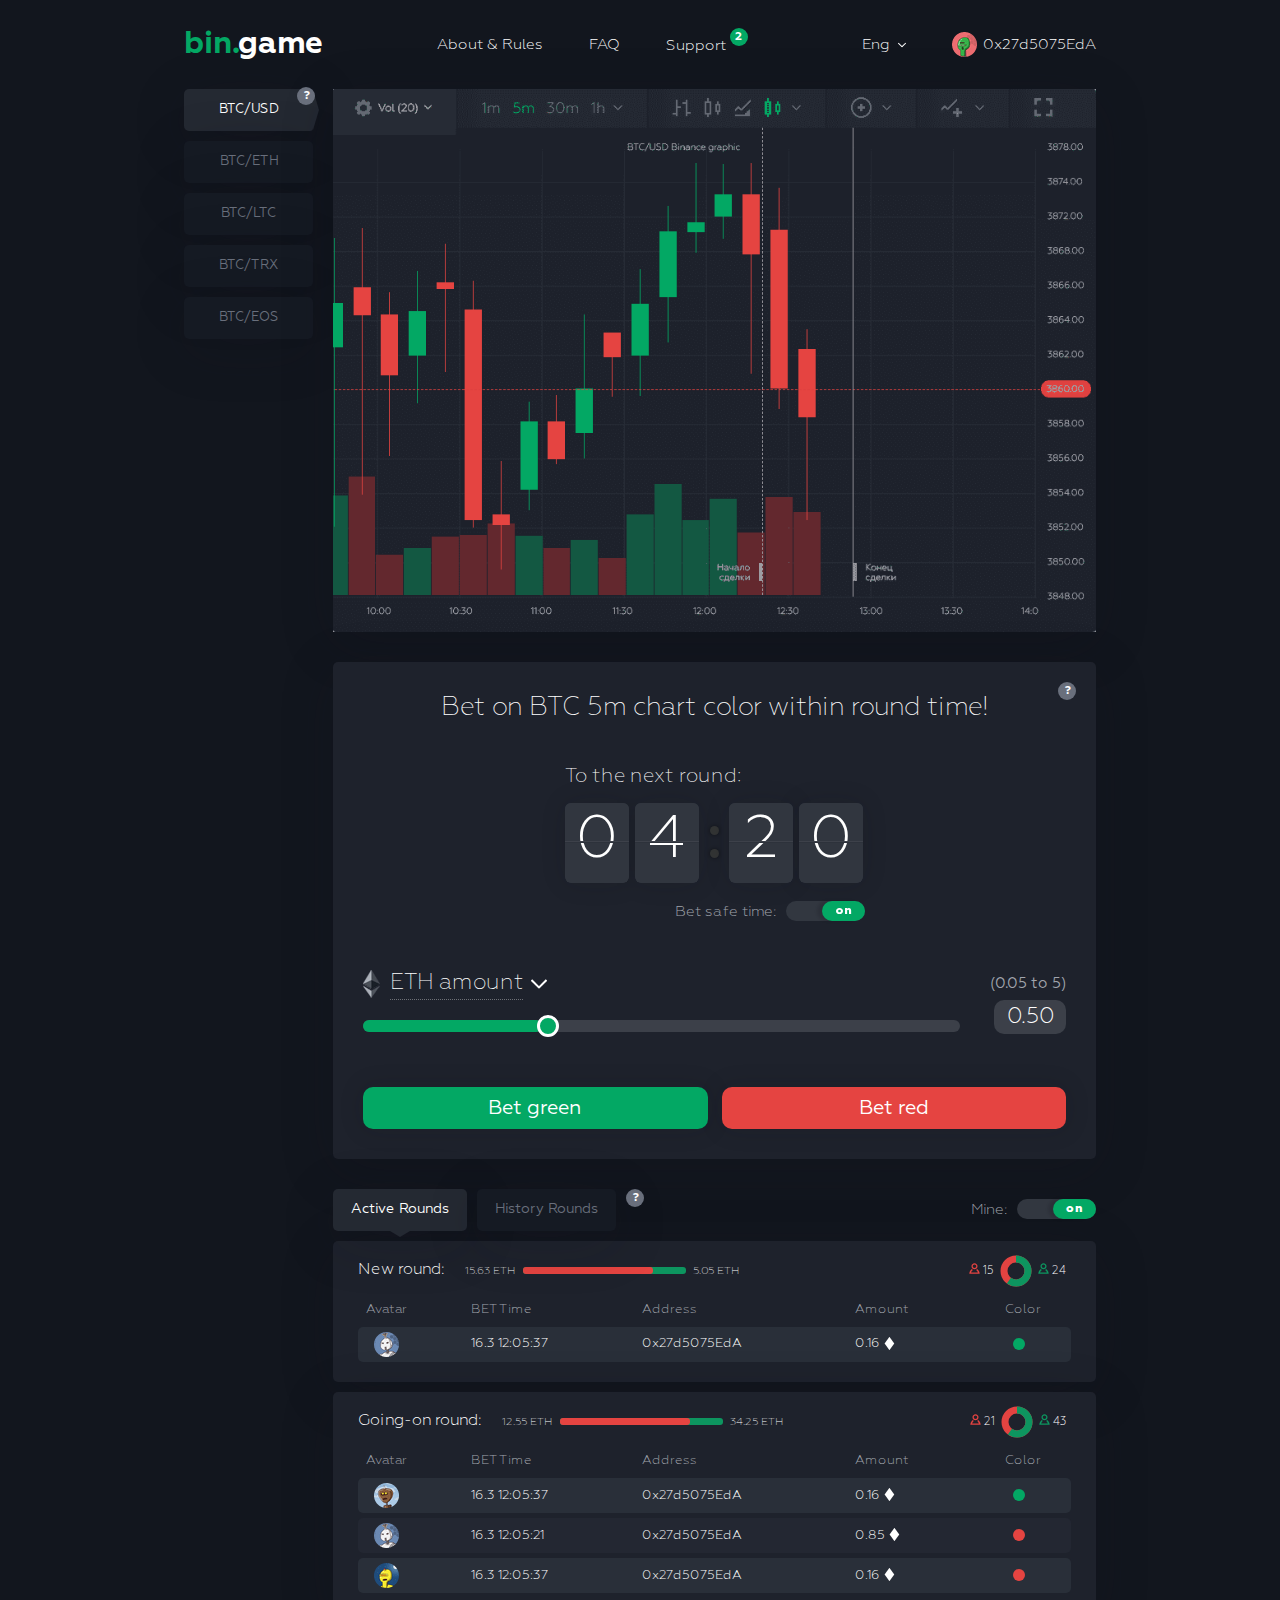
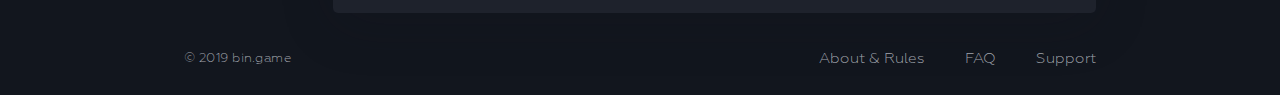
==== index.html @ 0aca0ee6 "Add files via upload" ====
<!DOCTYPE html>
<html lang="ru">
<head>
	<meta http-equiv="Content-Type" content="text/html; charset=utf-8" />
	<meta name="format-detection" content="telephone=no">
	<meta name="viewport" content="width=device-width, initial-scale=1, user-scalable=no, maximum-scale=1">
	<title>Название проекта - Главная</title>

	<link rel="stylesheet" type="text/css" href="css/style.css?ver1.0" />
</head>
<body class="loaded">


<!-- BEGIN BODY -->
<div class="main-wrapper">

	<!-- BEGIN HEADER -->
	<svg aria-hidden="true" style="position: absolute; width: 0; height: 0; overflow: hidden;" version="1.1" xmlns="http://www.w3.org/2000/svg" xmlns:xlink="http://www.w3.org/1999/xlink">
		<defs>
			<symbol id="icon-icon-arrow-down" viewBox="0 0 48 32">
			<title>icon-arrow-down</title>
			<path d="M-0.629 6.155l4.32-4.32 23.605 23.595-4.325 4.32z"></path>
			<path d="M48.624 6.155l-4.32-4.32-23.6 23.595 4.32 4.32z"></path>
			</symbol>
			<symbol id="icon-rub-white" viewBox="0 0 27 32">
			<title>rub-white</title>
			<path d="M13.333-0.416l11.883 16.416-11.883 16.416-11.883-16.416z"></path>
			</symbol>
			<symbol id="icon-user" viewBox="0 0 32 32">
			<title>user</title>
			<path d="M31.093 31.093h-30.187c0-2.72 1.701-9.555 7.056-13.421 0.624 0.632 2.669 2.035 3.275 2.411-2.933 1.867-4.427 5.101-5.003 7.405h19.509c-0.597-2.277-2.115-5.507-5.003-7.392 0.605-0.373 2.645-1.768 3.269-2.395 5.272 3.888 7.083 10.699 7.083 13.392zM24.805 9.712c0 4.863-3.942 8.805-8.805 8.805s-8.805-3.942-8.805-8.805v0c0-4.863 3.942-8.805 8.805-8.805s8.805 3.942 8.805 8.805v0zM10.968 9.712c0.006 2.776 2.256 5.025 5.032 5.029h0c2.776-0.005 5.026-2.253 5.032-5.029v-0.001c-0.005-2.777-2.255-5.027-5.032-5.032h-0c-2.777 0.005-5.027 2.255-5.032 5.032v0z"></path>
			</symbol>
		</defs>
	</svg>
	
	<header class="header">
		<div class="wrapper">
			<div class="header__wrap">
				<div class="logo">
					<a href="#">bin.<span>game</span></a>
				</div>
				<button class="navbar-toggle">
	                <span class="bar bar1"></span>
	                <span class="bar bar2"></span>
	                <span class="bar bar3"></span>
	                <span class="bar bar4"></span>
	                <span class="bar bar5"></span>
				</button>
				<nav class="navbar">
					
					<div class="box-lang dropdown">
						<div class="select-lang"><span>Eng</span> <svg class="icon icon-icon-arrow-down"><use xlink:href="#icon-icon-arrow-down"></use></svg></div>
						<ul class="list-lang dropdown-menu dropdown-menu--right">
							<li class="list-lang__item">
								<a class="list-lang__link" href="#">Рус</a>
							</li>
							<li class="list-lang__item">
								<a class="list-lang__link active" href="#">Eng</a>
							</li>
						</ul>
					</div>
					<div class="user">
						<a href="#" class="user__container">
							<img src="img/img.png" alt="" class="user__img">
							<span class="user__title">0x27d5075EdA</span>
						</a>
					</div>
					<ul class="navbar-menu">
						<li class="navbar-menu__item">
							<a href="#" class="navbar-menu__link">About & Rules</a>
						</li>
						<li class="navbar-menu__item">
							<a href="#" class="navbar-menu__link">FAQ</a>
						</li>
						<li class="navbar-menu__item">
							<a href="#" class="navbar-menu__link">Support <sup class="sup">2</sup></a>
						</li>
					</ul>
						
				</nav>
			</div>
			
	
		</div>
	</header>
	<!-- HEADER EOF   -->

	<!-- BEGIN CONTENT -->
	<main class="main">
		<div class="wrapper">
			<div class="wrap">
				<div class="nav-sidebar">
					<div class="nav-sidebar__title">
						Choice Value:
						<div class="info-block info-block--top info-block--center">
							<span class="info-block__symbol">?</span>
							<div class="info-block__dropdown">
								<div class="info-block__title">What the Actibe Rounds</div>
								<div class="info-block__text">Customer catches deliveryman sipping his milkshake on video: 'I felt really disgusted'</div>
							</div>
						</div>
					</div>
					<ul class="nav-sidebar-menu">
						<li class="nav-sidebar-menu__item ">
							<a href="#" class="nav-sidebar-menu__link active">BTC/USD</a>
							<div class="info-block info-block--top">
								<span class="info-block__symbol">?</span>
								<div class="info-block__dropdown">
									<div class="info-block__title">What the Actibe Rounds</div>
									<div class="info-block__text">Customer catches deliveryman sipping his milkshake on video: 'I felt really disgusted'</div>
								</div>
							</div>
						</li>
						<li class="nav-sidebar-menu__item">
							<a href="#" class="nav-sidebar-menu__link">BTC/ETH</a>
						</li>
						<li class="nav-sidebar-menu__item">
							<a href="#" class="nav-sidebar-menu__link">BTC/LTC</a>
						</li>
						<li class="nav-sidebar-menu__item">
							<a href="#" class="nav-sidebar-menu__link">BTC/TRX</a>
						</li>
						<li class="nav-sidebar-menu__item">
							<a href="#" class="nav-sidebar-menu__link">BTC/EOS</a>
						</li>
					</ul>
				</div>
				<div class="content">
					<div class="row">
						<div class="col box-graphic">
							<div class="graphic">
								<img src="img/graphic.png" alt="">
							</div>
						</div>
						<div class="col box-control">
							<div class="control">
								<div class="info-block info-block--right info-block--top">
									<span class="info-block__symbol">?</span>
									<div class="info-block__dropdown">
										<div class="info-block__title">What the Actibe Rounds</div>
										<div class="info-block__text">Customer catches deliveryman sipping his milkshake on video: 'I felt really disgusted'</div>
									</div>
								</div>
								<div class="control__title">Bet on BTC 5m chart color within round time!</div>

								<div class="timer">
									<div class="timer__title">To the next round:</div>
									<div class="clock" ></div>
									<div class="switch text-right">
										<label class="switch-block">
											<span class="switch-block__text">Bet safe time:</span>
											<input type="checkbox" checked="">
											<span class="switch-block__checkbox">
												<span class="switch-block__swiper">
													<span class="on">on</span>
													<span class="off">off</span>
												</span>
											</span>
										</label>
									</div>
								</div>

								<div class="bet">
									<div class="bet__left">
										<div class="bet-nav dropdown">
											<div class="bet-select">
												<img src="img/rub.png" class="bet-select__icon" alt="">
												<span class="bet-select__text">ETH amount</span>
												<svg class="icon icon-icon-arrow-down"><use xlink:href="#icon-icon-arrow-down"></use></svg>
											</div>
											<ul class="bet-nav__list dropdown-menu ">
												<li class="bet-nav__item active"><a href="#">ETH amount</a></li>
												<li class="bet-nav__item"><a href="#">ETH amount</a></li>
												<li class="bet-nav__item"><a href="#">ETH amount</a></li>
											</ul>
											
										</div>
										<div class="bet-slider slider">
											<div class="slider__range" style="width: 30%;"></div>
											<div class="slider__handler" style="left: 30%;"></div>
										</div>
									</div>
									<div class="bet__right">
										<div class="bet__count">(0.05 to 5)</div>
										<input type="text" class="slider-input" value="0.50" readonly="">
									</div>
								</div>

								<div class="buttons">
									<div class="buttons__item">
										<a href="#" class="btn btn--success btn--block">Bet green</a>
									</div>
									<div class="buttons__item">
										<a href="#" class="btn btn--danger btn--block">Bet red</a>
									</div>
								</div>
							</div>
						</div>
					</div>

					<div class="tab-wrap">
						<ul class="nav-tab-list tabs">
							<li class="nav-tab-list__item active">
								<a href="#tab_1" class="nav-tab-list__link">Active Rounds</a>
							</li>
							<li class="nav-tab-list__item">
								<a href="#tab_2" class="nav-tab-list__link">History Rounds</a>
							</li>
							<li class="nav-tab-list__item nav-tab-list__item--info">
								<div class="info-block ">
									<span class="info-block__symbol">?</span>
									<div class="info-block__dropdown">
										<div class="info-block__title">What the Actibe Rounds</div>
										<div class="info-block__text">Customer catches deliveryman sipping his milkshake on video: 'I felt really disgusted'</div>
									</div>
								</div>
							</li>
							<li class="nav-tab-list__item last">
								<div class="switch text-right">
									<label class="switch-block">
										<span class="switch-block__text">Mine:</span>
										<input type="checkbox" checked="">
										<span class="switch-block__checkbox">
											<span class="switch-block__swiper">
												<span class="on">on</span>
												<span class="off">off</span>
											</span>
										</span>
									</label>
								</div>
							</li>
						</ul>
						<div class="box-tab-cont">
							<div class="tab-cont" id="tab_1">
								<div class="row">
									<div class="col tabs-column">
										<div class="box box-table">
											<div class="box-table__head">
												<div class="box-table__title">New round:</div>
												<div class="box-progress">
													<div class="box-progress__text">15.63 ETH</div>
													<div class="progress">
														<div class="progress__bar" style="width:80%;"></div>
													</div>
													<div class="box-progress__text">5.05 ETH</div>
												</div>
												<div class="rate">
													<div class="rate__users"><svg class="icon icon-user text-danger"><use xlink:href="#icon-user"></use></svg> 15</div>
													<div class="circle">60%</div>
													<div class="rate__users"><svg class="icon icon-user text-success"><use xlink:href="#icon-user"></use></svg> 24</div>
												</div>
											</div>
											<div class="box-table__body">
												<table class="table">
													<thead>
														<tr>
															<th>
																<span class="hidden-xs">Avatar</span>
																<span class="visible-xs">Ava</span>
															</th>
															<th class="nowrap">BET Time</th>
															<th>
																<span class="hidden-xs">Address</span>
																<span class="visible-xs">Add</span>
															</th>
															<th>Amount</th>
															<th class="text-center hidden-xs">Color</th>
														</tr>
													</thead>
													<tbody>
														<tr class="t-success">					  
															<td><a href="#"><img src="img/avatar2.png" alt=""></a></td>
															<td><span class="nowrap">16.3 12:05:37</span></td>
															<td><div class="t-address">0x27d5075EdA</div></td>
															<td><span class="amount">0.16</span> <svg class="icon icon-rub-white"><use xlink:href="#icon-rub-white"></use></svg></td>
															<td class="text-center hidden-xs"><span class="marker-circle marker-circle--success"></span></td>
														</tr>
														
													</tbody>
												</table>
											</div>
										</div>
									</div>
									<div class="col tabs-column">
										<div class="box box-table">
											<div class="box-table__head">
												<div class="box-table__title">Going-on round:</div>
												<div class="box-progress">
													<div class="box-progress__text">12.55 ETH</div>
													<div class="progress">
														<div class="progress__bar" style="width: 80%;"></div>
													</div>
													<div class="box-progress__text">34.25 ETH</div>
												</div>
												<div class="rate">
													<div class="rate__users"><svg class="icon icon-user text-danger"><use xlink:href="#icon-user"></use></svg> 21</div>
													<div class="circle">60%</div>
													<div class="rate__users"><svg class="icon icon-user text-success"><use xlink:href="#icon-user"></use></svg> 43</div>
												</div>
											</div>
											<div class="box-table__body">
												<table class="table">
													<thead>
														<tr>
															<th>
																<span class="hidden-xs">Avatar</span>
																<span class="visible-xs">Ava</span>
															</th>
															<th class="nowrap">BET Time</th>
															<th>
																<span class="hidden-xs">Address</span>
																<span class="visible-xs">Add</span>
															</th>
															<th>Amount</th>
															<th class="text-center hidden-xs">Color</th>
														</tr>
													</thead>
													<tbody>
														<tr class="t-success">					  
															<td><a href="#"><img src="img/avatar.png" alt=""></a></td>
															<td><span class="nowrap">16.3 12:05:37</span></td>
															<td><div class="t-address">0x27d5075EdA</div></td>
															<td><span class="amount">0.16</span> <svg class="icon icon-rub-white"><use xlink:href="#icon-rub-white"></use></svg></td>
															<td class="text-center hidden-xs"><span class="marker-circle marker-circle--success"></span></td>
														</tr>
														<tr class="spacer">
															<td colspan="5" style="display: none;"></td>
														</tr>
														<tr class="t-danger">					  				  
															<td><a href="#"><img src="img/avatar2.png" alt=""></a></td>
															<td>16.3 12:05:21</td>
															<td><div class="t-address">0x27d5075EdA</div></td>
															<td><span class="amount">0.85</span> <svg class="icon icon-rub-white"><use xlink:href="#icon-rub-white"></use></svg></td>
															<td class="text-center hidden-xs"><span class="marker-circle marker-circle--danger"></span></td>
														</tr>
														<tr class="spacer">
															<td colspan="5" style="display: none;"></td>
														</tr>
														<tr class="t-danger">					  
															<td><a href="#"><img src="img/avatar3.png" alt=""></a></td>
															<td><span class="nowrap">16.3 12:05:37</span></td>
															<td><div class="t-address">0x27d5075EdA</div></td>
															<td><span class="amount">0.16</span> <svg class="icon icon-rub-white"><use xlink:href="#icon-rub-white"></use></svg></td>
															<td class="text-center hidden-xs"><span class="marker-circle marker-circle--danger"></span></td>
														</tr>
													</tbody>
												</table>
											</div>
										</div>
									</div>
								</div>
							</div>
							<div class="tab-cont hide" id="tab_2">
								<div class="row">
									<div class="col tabs-column">
										<div class="box box-table">
											<div class="box-table__head">
												<div class="box-table__title">New round:</div>
												<div class="box-progress">
													<div class="box-progress__text">15.63 ETH</div>
													<div class="progress">
														<div class="progress__bar" style="width:80%;"></div>
													</div>
													<div class="box-progress__text">5.05 ETH</div>
												</div>
												<div class="rate">
													<div class="rate__users"><svg class="icon icon-user text-danger"><use xlink:href="#icon-user"></use></svg> 15</div>
													<div class="circle">60%</div>
													<div class="rate__users"><svg class="icon icon-user text-success"><use xlink:href="#icon-user"></use></svg> 24</div>
												</div>
											</div>
											<div class="box-table__body">
												<table class="table">
													<thead>
														<tr>
															<th>
																<span class="hidden-xs">Avatar</span>
																<span class="visible-xs">Ava</span>
															</th>
															<th class="nowrap">BET Time</th>
															<th>
																<span class="hidden-xs">Address</span>
																<span class="visible-xs">Add</span>
															</th>
															<th>Amount</th>
															<th class="text-center hidden-xs">Color</th>
														</tr>
													</thead>
													<tbody>
														<tr class="t-success">					  
															<td><a href="#"><img src="img/avatar2.png" alt=""></a></td>
															<td><span class="nowrap">16.3 12:05:37</span></td>
															<td><div class="t-address">0x27d5075EdA</div></td>
															<td><span class="amount">0.16</span> <svg class="icon icon-rub-white"><use xlink:href="#icon-rub-white"></use></svg></td>
															<td class="text-center hidden-xs"><span class="marker-circle marker-circle--success"></span></td>
														</tr>
														
													</tbody>
												</table>
											</div>
										</div>
									</div>
									<div class="col tabs-column">
										<div class="box box-table">
											<div class="box-table__head">
												<div class="box-table__title">Going-on round:</div>
												<div class="box-progress">
													<div class="box-progress__text">12.55 ETH</div>
													<div class="progress">
														<div class="progress__bar" style="width: 80%;"></div>
													</div>
													<div class="box-progress__text">34.25 ETH</div>
												</div>
												<div class="rate">
													<div class="rate__users"><svg class="icon icon-user text-danger"><use xlink:href="#icon-user"></use></svg> 21</div>
													<div class="circle">60%</div>
													<div class="rate__users"><svg class="icon icon-user text-success"><use xlink:href="#icon-user"></use></svg> 43</div>
												</div>
											</div>
											<div class="box-table__body">
												<table class="table">
													<thead>
														<tr>
															<th>
																<span class="hidden-xs">Avatar</span>
																<span class="visible-xs">Ava</span>
															</th>
															<th class="nowrap">BET Time</th>
															<th>
																<span class="hidden-xs">Address</span>
																<span class="visible-xs">Add</span>
															</th>
															<th>Amount</th>
															<th class="text-center hidden-xs">Color</th>
														</tr>
													</thead>
													<tbody>
														<tr class="t-success">					  
															<td><a href="#"><img src="img/avatar.png" alt=""></a></td>
															<td><span class="nowrap">16.3 12:05:37</span></td>
															<td><div class="t-address">0x27d5075EdA</div></td>
															<td><span class="amount">0.16</span> <svg class="icon icon-rub-white"><use xlink:href="#icon-rub-white"></use></svg></td>
															<td class="text-center hidden-xs"><span class="marker-circle marker-circle--success"></span></td>
														</tr>
														
														<tr class="spacer">
															<td colspan="5" style="display: none;"></td>
														</tr>
														<tr class="t-danger">					  
															<td><a href="#"><img src="img/avatar3.png" alt=""></a></td>
															<td><span class="nowrap">16.3 12:05:37</span></td>
															<td><div class="t-address">0x27d5075EdA</div></td>
															<td><span class="amount">0.16</span> <svg class="icon icon-rub-white"><use xlink:href="#icon-rub-white"></use></svg></td>
															<td class="text-center hidden-xs"><span class="marker-circle marker-circle--danger"></span></td>
														</tr>
													</tbody>
												</table>
											</div>
										</div>
									</div>
								</div>
							</div>
						</div>
					</div>
				</div>
			</div>
		</div>
	</main>
	<!-- CONTENT EOF   -->


	<!-- BEGIN FOOTER -->
	<footer class="footer">
		<div class="wrapper">
			<div class="footer__wrap">
				<div class="copyright">&copy; 2019  bin.game</div>
				<ul class="footer-nav">
					<li class="footer-nav__item">
						<a href="#" class="footer-nav__link">About & Rules </a>
					</li>
					<li class="footer-nav__item">
						<a href="#" class="footer-nav__link">FAQ</a>
					</li>
					<li class="footer-nav__item">
						<a href="#" class="footer-nav__link">Support</a>
					</li>
				</ul>
			</div>
		</div>
	</footer>
	<!-- FOOTER EOF   -->

</div>
<!-- BODY EOF   -->



<div class="icon-load"></div>
<script src="js/all.js?ver1.0"></script>

<script type="text/javascript" async>
	var clock;
	
	$(document).ready(function() {

		clock = $('.clock').FlipClock(260, {
	        clockFace: 'MinuteCounter',
	        countdown: true,
	        callbacks: {
	        	stop: function() {
	        		// $('.message').html('The clock has stopped!');
	        	}
	        }
	    });

	});
	
</script>
</body>
</html>
---- css/style.css ----
.flip-clock-wrapper *{-webkit-box-sizing:border-box;-moz-box-sizing:border-box;-ms-box-sizing:border-box;-o-box-sizing:border-box;box-sizing:border-box;-webkit-backface-visibility:hidden;-moz-backface-visibility:hidden;-ms-backface-visibility:hidden;-o-backface-visibility:hidden;backface-visibility:hidden}.flip-clock-wrapper a{cursor:pointer;text-decoration:none;color:#ccc}.flip-clock-wrapper a:hover{color:#fff}.flip-clock-wrapper.clearfix:after,.flip-clock-wrapper.clearfix:before{content:" ";display:table}.flip-clock-wrapper.clearfix:after{clear:both}.flip-clock-wrapper{font:11px "Helvetica Neue",Helvetica,sans-serif;-webkit-user-select:none;text-align:center;position:relative;width:100%}.flip-clock-meridium{background:0 0!important;box-shadow:0 0 0!important;font-size:36px!important}.flip-clock-meridium a{color:#313333}.flip-clock-wrapper:after,.flip-clock-wrapper:before{content:" ";display:table}.flip-clock-wrapper:after{clear:both}.flip-clock-wrapper ul{list-style:none;position:relative;float:left;margin:3px;width:64px;height:80px;font-size:80px;font-weight:700;line-height:80px;border-radius:10px;background:#000}.flip-clock-wrapper ul li{z-index:1;position:absolute;left:0;top:0;width:100%;height:100%;line-height:75px;text-decoration:none!important}.flip-clock-wrapper ul li:first-child{z-index:2}.flip-clock-wrapper ul li a{display:block;height:100%;position:absolute;top:0;bottom:0;width:100%;-webkit-perspective:200px;-moz-perspective:200px;perspective:200px;margin:0!important;overflow:visible!important;cursor:default!important}.flip-clock-wrapper ul li a div{z-index:1;position:absolute;left:0;width:100%;height:50%;font-size:80px;overflow:hidden;outline:transparent solid 1px}.flip-clock-wrapper ul li a div .shadow{position:absolute;width:100%;height:100%;z-index:2}.flip-clock-wrapper ul li a div.up{-webkit-transform-origin:50% 100%;-moz-transform-origin:50% 100%;-ms-transform-origin:50% 100%;-o-transform-origin:50% 100%;transform-origin:50% 100%;top:0}.flip-clock-wrapper ul li a div.up:after{content:"";position:absolute;top:38px;display:block;left:0;z-index:5;width:100%;height:2px;box-sizing:border-box;background:#3d414a;border-bottom:1px solid #2d323b}.flip-clock-wrapper ul li a div.down{-webkit-transform-origin:50% 0;-moz-transform-origin:50% 0;-ms-transform-origin:50% 0;-o-transform-origin:50% 0;transform-origin:50% 0;bottom:0;border-bottom-left-radius:6px;border-bottom-right-radius:6px}.flip-clock-wrapper ul li a div div.inn{position:absolute;left:0;z-index:1;width:100%;height:200%;color:#fff;font-family:Geometria,sans-serif;text-align:center;background-color:#31363f;border-radius:6px;font-weight:300;font-size:60px}.flip-clock-wrapper ul li a div.up div.inn{top:0}.flip-clock-wrapper ul li a div.down div.inn{bottom:0}.flip-clock-wrapper ul.play li.flip-clock-before{z-index:3}.flip-clock-wrapper .flip{box-shadow:0 0 2.4rem rgba(18,22,30,.15)}.flip-clock-wrapper ul.play li.flip-clock-active{-webkit-animation:10ms linear .49s both asd;-moz-animation:10ms linear .49s both asd;animation:10ms linear .49s both asd;z-index:5}.flip-clock-divider{float:left;display:inline-block;position:relative;width:20px;margin:3px 2px;height:80px}.flip-clock-divider:first-child{width:0}.flip-clock-dot{display:block;background:#323434;width:9px;height:9px;position:absolute;border-radius:50%;box-shadow:0 0 5px rgba(0,0,0,.5);left:6px}.flip-clock-divider .flip-clock-label{position:absolute;top:-1.5em;right:-86px;color:#000;display:none;text-shadow:none}.minutes{display:none}.flip-clock-divider.minutes .flip-clock-label{right:-88px}.flip-clock-divider.seconds .flip-clock-label{right:-91px}.flip-clock-dot.top{top:23px}.flip-clock-dot.bottom{bottom:25px}@-webkit-keyframes asd{0%{z-index:2}100%{z-index:4}}@-moz-keyframes asd{0%{z-index:2}100%{z-index:4}}@-o-keyframes asd{0%{z-index:2}100%{z-index:4}}@keyframes asd{0%{z-index:2}100%{z-index:4}}.flip-clock-wrapper ul.play li.flip-clock-active .down{z-index:2;-webkit-animation:.5s linear .5s both turn;-moz-animation:.5s linear .5s both turn;animation:.5s linear .5s both turn}@-webkit-keyframes turn{0%{-webkit-transform:rotateX(90deg)}100%{-webkit-transform:rotateX(0)}}@-moz-keyframes turn{0%{-moz-transform:rotateX(90deg)}100%{-moz-transform:rotateX(0)}}@-o-keyframes turn{0%{-o-transform:rotateX(90deg)}100%{-o-transform:rotateX(0)}}@keyframes turn{0%{transform:rotateX(90deg)}100%{transform:rotateX(0)}}.flip-clock-wrapper ul.play li.flip-clock-before .up{z-index:2;-webkit-animation:.5s linear both turn2;-moz-animation:.5s linear both turn2;animation:.5s linear both turn2}@-webkit-keyframes turn2{0%{-webkit-transform:rotateX(0)}100%{-webkit-transform:rotateX(-90deg)}}@-moz-keyframes turn2{0%{-moz-transform:rotateX(0)}100%{-moz-transform:rotateX(-90deg)}}@-o-keyframes turn2{0%{-o-transform:rotateX(0)}100%{-o-transform:rotateX(-90deg)}}@keyframes turn2{0%{transform:rotateX(0)}100%{transform:rotateX(-90deg)}}.flip-clock-wrapper ul li.flip-clock-active{z-index:3}.flip-clock-wrapper ul.play li.flip-clock-before .up .shadow{background:-moz-linear-gradient(top,rgba(0,0,0,.1) 0,#000 100%);background:-webkit-gradient(linear,left top,left bottom,color-stop(0,rgba(0,0,0,.1)),color-stop(100%,#000));background:0 0,bottom,0,100% #000;background:-o-linear-gradient(top,rgba(0,0,0,.1) 0,#000 100%);background:-ms-linear-gradient(top,rgba(0,0,0,.1) 0,#000 100%);-webkit-animation:.5s linear both show;-moz-animation:.5s linear both show;animation:.5s linear both show}.flip-clock-wrapper ul.play li.flip-clock-active .up .shadow{background:-moz-linear-gradient(top,rgba(0,0,0,.1) 0,#000 100%);background:-webkit-gradient(linear,left top,left bottom,color-stop(0,rgba(0,0,0,.1)),color-stop(100%,#000));background:0 0,bottom,0,100% #000;background:-o-linear-gradient(top,rgba(0,0,0,.1) 0,#000 100%);background:-ms-linear-gradient(top,rgba(0,0,0,.1) 0,#000 100%);-webkit-animation:.5s linear .3s both hide;-moz-animation:.5s linear .3s both hide;animation:.5s linear .3s both hide}.flip-clock-wrapper ul.play li.flip-clock-before .down .shadow{background:-moz-linear-gradient(top,#000 0,rgba(0,0,0,.1) 100%);background:-webkit-gradient(linear,left top,left bottom,color-stop(0,#000),color-stop(100%,rgba(0,0,0,.1)));background:0 0,bottom,0,100% rgba(0,0,0,.1);background:-o-linear-gradient(top,#000 0,rgba(0,0,0,.1) 100%);background:-ms-linear-gradient(top,#000 0,rgba(0,0,0,.1) 100%);-webkit-animation:.5s linear both show;-moz-animation:.5s linear both show;animation:.5s linear both show}.flip-clock-wrapper ul.play li.flip-clock-active .down .shadow{background:-moz-linear-gradient(top,#000 0,rgba(0,0,0,.1) 100%);background:-webkit-gradient(linear,left top,left bottom,color-stop(0,#000),color-stop(100%,rgba(0,0,0,.1)));background:0 0,bottom,0,100% rgba(0,0,0,.1);background:-o-linear-gradient(top,#000 0,rgba(0,0,0,.1) 100%);background:-ms-linear-gradient(top,#000 0,rgba(0,0,0,.1) 100%);-webkit-animation:.5s linear .3s both hide;-moz-animation:.5s linear .3s both hide;animation:.5s linear .2s both hide}@-webkit-keyframes show{0%{opacity:0}100%{opacity:1}}@-moz-keyframes show{0%{opacity:0}100%{opacity:1}}@-o-keyframes show{0%{opacity:0}100%{opacity:1}}@keyframes show{0%{opacity:0}100%{opacity:1}}@-webkit-keyframes hide{0%{opacity:1}100%{opacity:0}}@-moz-keyframes hide{0%{opacity:1}100%{opacity:0}}@-o-keyframes hide{0%{opacity:1}100%{opacity:0}}@keyframes hide{0%{opacity:1}100%{opacity:0}}a,abbr,acronym,address,applet,article,aside,audio,b,big,blockquote,body,canvas,caption,center,cite,code,dd,del,details,dfn,div,dl,dt,em,embed,fieldset,figcaption,figure,footer,form,h1,h2,h3,h4,h5,h6,header,hgroup,html,i,iframe,img,ins,kbd,label,legend,li,main,mark,menu,nav,object,ol,output,p,pre,q,ruby,s,samp,section,small,span,strike,strong,sub,summary,sup,table,tbody,td,tfoot,th,thead,time,tr,tt,u,ul,var,video{margin:0;padding:0;border:0;font-size:100%}article,aside,details,figcaption,figure,footer,header,hgroup,main,menu,nav,section{display:block}blockquote,q{quotes:none}blockquote:after,blockquote:before,q:after,q:before{content:'';content:none}table{border-collapse:collapse;border-width:0;padding:0;margin:0}html{height:100%;-webkit-text-size-adjust:none;-ms-text-size-adjust:none;font-size:62.5%}input,textarea{color:#333;outline:0;border-radius:0;-moz-border-radius:0;-webkit-border-radius:0;-webkit-appearance:none}button,input[type=button],input[type=submit]{cursor:pointer;-webkit-appearance:none;outline:0}form,td{margin:0;padding:0}a{color:inherit;font-family:inherit;-webkit-transition:.3s linear;transition:.3s linear;text-decoration:none;outline:0;-webkit-tap-highlight-color:transparent;-webkit-tap-highlight-color:transparent}*,:after,:before{box-sizing:border-box}@font-face{font-family:Geometria;src:url(../fonts/Geometria-ExtraLight.eot);src:url(../fonts/Geometria-ExtraLight.eot?#iefix) format("embedded-opentype"),url(../fonts/Geometria-ExtraLight.woff2) format("woff2"),url(../fonts/Geometria-ExtraLight.woff?ver1.0) format("woff"),url(../fonts/Geometria-ExtraLight.ttf) format("truetype"),url(../fonts/Geometria-ExtraLight.svg#Geometria-ExtraLight) format("svg");font-style:normal;font-weight:200}@font-face{font-family:Geometria;src:url(../fonts/Geometria-Light.eot);src:url(../fonts/Geometria-Light.eot?#iefix) format("embedded-opentype"),url(../fonts/Geometria-Light.woff2) format("woff2"),url(../fonts/Geometria-Light.woff?ver1.0) format("woff"),url(../fonts/Geometria-Light.ttf) format("truetype"),url(../fonts/Geometria-Light.svg#Geometria-Light) format("svg");font-style:normal;font-weight:300}@font-face{font-family:Geometria;src:url(../fonts/Geometria.eot);src:url(../fonts/Geometria.eot?#iefix) format("embedded-opentype"),url(../fonts/Geometria.woff2) format("woff2"),url(../fonts/Geometria.woff?ver1.0) format("woff"),url(../fonts/Geometria.ttf) format("truetype"),url(../fonts/Geometria.svg#Geometria) format("svg");font-style:normal;font-weight:400}@font-face{font-family:Geometria;src:url(../fonts/Geometria-Medium.eot);src:url(../fonts/Geometria-Medium.eot?#iefix) format("embedded-opentype"),url(../fonts/Geometria-Medium.woff2) format("woff2"),url(../fonts/Geometria-Medium.woff?ver1.0) format("woff"),url(../fonts/Geometria-Medium.ttf) format("truetype"),url(../fonts/Geometria-Medium.svg#Geometria-Medium) format("svg");font-style:normal;font-weight:600}@font-face{font-family:Geometria;src:url(../fonts/Geometria-Bold.eot);src:url(../fonts/Geometria-Bold.eot?#iefix) format("embedded-opentype"),url(../fonts/Geometria-Bold.woff2) format("woff2"),url(../fonts/Geometria-Bold.woff?ver1.0) format("woff"),url(../fonts/Geometria-Bold.ttf) format("truetype"),url(../fonts/Geometria-Bold.svg#Geometria-Bold) format("svg");font-style:normal;font-weight:700}@font-face{font-family:Geometria;src:url(../fonts/Geometria-ExtraBold.eot);src:url(../fonts/Geometria-ExtraBold.eot?#iefix) format("embedded-opentype"),url(../fonts/Geometria-ExtraBold.woff2) format("woff2"),url(../fonts/Geometria-ExtraBold.woff?ver1.0) format("woff"),url(../fonts/Geometria-ExtraBold.ttf) format("truetype"),url(../fonts/Geometria-ExtraBold.svg#Geometria-ExtraBold) format("svg");font-style:normal;font-weight:900}html.b-fixed{overflow:hidden;position:relative;height:100%;margin-right:17px}html.b-fixed.ios{margin-right:0}body{margin:0;padding:0;position:relative;-webkit-font-smoothing:antialiased;-moz-osx-font-smoothing:grayscale;color:#fff;font:400 1.6rem/1.4 Geometria,Arial,sans-serif;background:#12161e;min-height:100%;display:-webkit-box;display:-webkit-flex;display:-ms-flexbox;display:flex}.main-wrapper{padding:0;min-width:32rem;position:relative;overflow-x:hidden;opacity:1;-webkit-box-flex:1;-webkit-flex:1 1 auto;-ms-flex:1 1 auto;flex:1 1 auto;display:-webkit-box;display:-webkit-flex;display:-ms-flexbox;display:flex;-webkit-box-orient:vertical;-webkit-box-direction:normal;-webkit-flex-flow:column nowrap;-ms-flex-flow:column nowrap;flex-flow:column nowrap;min-height:100vh;width:100%}.wrapper{width:100%;min-width:32rem;max-width:158rem;padding:0 4rem;margin:0 auto;position:relative}.text-left{text-align:left!important}.text-center{text-align:center!important}.text-right{text-align:right!important}.text-success{color:#0d955f!important}.text-danger{color:#e34341!important}.nowrap{white-space:nowrap}.word-break{word-break:break-all}h1{font-size:3rem;font-weight:700;margin-bottom:2rem;margin-top:0}h2{font-size:3rem;font-weight:700;margin-top:3rem;margin-bottom:2rem}h3{font-size:2.2rem;margin-top:3rem;margin-bottom:2rem;font-weight:700}h4{font-size:1.9rem}h5{font-size:1.6rem}p{margin-bottom:2rem}ol:not([class]) li,ul:not([class]) li{margin-bottom:1rem}img{display:block;max-width:100%}.loaded .main-wrapper{visibility:hidden;opacity:0;-webkit-transition:opacity .3s;transition:opacity .3s}.loaded .icon-load{display:-webkit-box;display:-webkit-flex;display:-ms-flexbox;display:flex}.icon-load{position:fixed;top:0;left:0;right:0;bottom:0;display:none;-webkit-box-pack:center;-webkit-justify-content:center;-ms-flex-pack:center;justify-content:center;-webkit-box-align:center;-webkit-align-items:center;-ms-flex-align:center;align-items:center;width:auto}.ball{width:3rem;height:3rem;border-radius:1.5rem;background:#fff;opacity:.3}.a{margin-right:1rem;-webkit-animation:.7s ease-out infinite alternate ball-a;animation:.7s ease-out infinite alternate ball-a}.b{margin-right:1rem;-webkit-animation:.7s ease-out .2s infinite alternate ball-b;animation:.7s ease-out .2s infinite alternate ball-b}.c{-webkit-animation:.7s ease-out .4s infinite alternate ball-c;animation:.7s ease-out .4s infinite alternate ball-c}@-webkit-keyframes ball-a{from{height:2rem;opacity:.3;background:#fff}to{height:7rem;opacity:1;background:green}}@keyframes ball-a{from{height:2rem;opacity:.3;background:#fff}to{height:7rem;opacity:1;background:green}}@-webkit-keyframes ball-b{from{height:2rem;opacity:.3;background:#fff}to{height:6.5rem;opacity:1;background:#ff0}}@keyframes ball-b{from{height:2rem;opacity:.3;background:#fff}to{height:6.5rem;opacity:1;background:#ff0}}@-webkit-keyframes ball-c{from{height:2rem;opacity:.3;background:#fff}to{height:6rem;opacity:1;background:red}}@keyframes ball-c{from{height:2rem;opacity:.3;background:#fff}to{height:6rem;opacity:1;background:red}}.dropdown{position:relative}.dropdown-menu{position:absolute;display:none;top:100%;left:0;margin-top:.5rem;box-shadow:1rem 1rem 1.9rem .5rem rgba(0,0,0,.05);background-color:#272c35;list-style:none;z-index:3;padding:.5rem 0;width:100%;min-width:10rem;max-width:25rem;border-radius:.5rem}.dropdown-menu--right{left:auto;right:0;text-align:right}.dropdown-menu li.active a{background:#363c46}.dropdown-menu a{display:block;color:#fff;font-size:1.3rem;font-weight:300;padding:.7rem 2.5rem}.dropdown-menu a:hover{background:#363c46}.dropdown-menu.open{display:block}.slider{height:1.2rem;border-radius:.6rem;position:relative;margin:2rem 0;background-color:#3c4049}.slider__range{height:100%;position:absolute;left:0;top:0;border-radius:.6rem;background-color:#03a864}.slider__handler{position:absolute;top:-.5rem;left:0;margin-left:-.5rem;width:2.2rem;height:2.2rem;border:.3rem solid #fff;border-radius:50%;background-color:#03a864}.slider-input{width:7.2rem;height:3.4rem;border-radius:1rem;font-size:2.2rem;display:inline-block;color:#fff;text-align:center;padding:0 .8rem;border:none;font-weight:300;font-family:Geometria;background-color:#3c4049}.row{margin-left:-1rem;margin-right:-1rem;display:-webkit-box;display:-webkit-flex;display:-ms-flexbox;display:flex;-webkit-flex-wrap:wrap;-ms-flex-wrap:wrap;flex-wrap:wrap}.row .col{padding-left:1rem;padding-right:1rem}.row .col-6{width:50%}.sup{display:inline-block;vertical-align:super;position:relative;top:-.4rem;margin-top:-.1rem;min-width:1.8rem;height:1.8rem;line-height:1.8rem;text-align:center;color:#fff;font-weight:700;border-radius:50%;font-size:1.2rem;background-color:#03a864}.info-block{display:inline-block;vertical-align:middle;position:relative;z-index:6}@media screen and (min-width:1025px){.info-block:hover .info-block__dropdown{display:block}}.info-block--right .info-block__dropdown{left:auto;right:1.4rem}.info-block--top .info-block__dropdown{bottom:auto;top:1.4rem}.info-block--center .info-block__dropdown{left:50%;-webkit-transform:translate(-50%,0);-ms-transform:translate(-50%,0);transform:translate(-50%,0);right:auto;margin-top:1rem}.info-block__symbol{width:1.8rem;height:1.8rem;position:relative;cursor:pointer;z-index:6;display:block;border-radius:50%;line-height:1.8rem;color:#fff;font-size:1.2rem;font-weight:700;text-align:center;padding-left:.1rem;background-color:#696f7c}.info-block__dropdown{position:absolute;bottom:1.4rem;left:1.4rem;box-shadow:1rem 1rem 1.9rem .5rem rgba(0,0,0,.05);border-radius:.5rem;padding:1.5rem 3rem;background-color:#363c46;min-width:30rem;display:none;z-index:5}.info-block__title{font-size:1.8rem;font-weight:300}.info-block__text{color:#b2b5bb;font-size:1.3rem;font-weight:300}.nav-tab-list{list-style:none;display:-webkit-box;display:-webkit-flex;display:-ms-flexbox;display:flex;-webkit-box-align:center;-webkit-align-items:center;-ms-flex-align:center;align-items:center}.nav-tab-list__item{margin-right:1rem;margin-bottom:1rem;position:relative}.nav-tab-list__item--info{position:relative;height:4.2rem}.nav-tab-list__item--info .info-block{position:absolute;top:0;left:0}.nav-tab-list__item.active .nav-tab-list__link{background-color:#242932;color:#fff}.nav-tab-list__item.active .nav-tab-list__link:after{content:'';display:block;top:100%;left:50%;-webkit-transform:translate(-50%,0);-ms-transform:translate(-50%,0);transform:translate(-50%,0);position:absolute;width:0;height:0;border-style:solid;border-width:.6rem 1rem 0;border-color:#242932 transparent transparent}.nav-tab-list__item.last{margin-left:auto;margin-right:0}.nav-tab-list__link{display:-webkit-box;display:-webkit-flex;display:-ms-flexbox;display:flex;-webkit-box-align:center;-webkit-align-items:center;-ms-flex-align:center;align-items:center;text-align:center;position:relative;padding:.5rem 1.8rem;font-weight:500;font-size:1.4rem;color:#696f7c;height:4.2rem;box-shadow:0 1.1rem 5.4rem rgba(18,22,30,.2);border-radius:.5rem;background-color:#151a23}.nav-tab-list__link:hover{color:#fff}.box{box-shadow:0 1.1rem 5.4rem rgba(18,22,30,.2);border-radius:.5rem;background-color:#1e222c}.marker-circle{display:inline-block;vertical-align:middle;width:1.2rem;height:1.2rem;border-radius:50%}.marker-circle--success{background-color:#03a864}.marker-circle--danger{background:#e54441}.circle{display:block;font-size:0}.svg-circle circle{fill:transparent;stroke:#e34341;stroke-width:7;stroke-dasharray:75px 75px}.svg-circle circle:nth-child(2n){fill:transparent;stroke:#0d955f;stroke-width:7;fill-rule:#1e222c}.hide{position:absolute;left:0;top:0;height:0;width:0;overflow:hidden;z-index:-1;opacity:0;visibility:hidden}.tab-cont{opacity:1;-webkit-transition:opacity .4s;transition:opacity .4s;visibility:visible}.tab-cont.hide{opacity:0}.icon{display:inline-block;width:1em;height:1em;stroke-width:0;stroke:currentColor;fill:currentColor;-webkit-transition:.3s linear;transition:.3s linear;position:relative}.btn,a.btn{position:relative;display:-webkit-inline-box;display:-webkit-inline-flex;display:-ms-inline-flexbox;display:inline-flex;-webkit-box-align:center;-webkit-align-items:center;-ms-flex-align:center;align-items:center;-webkit-box-pack:center;-webkit-justify-content:center;-ms-flex-pack:center;justify-content:center;vertical-align:middle;height:4.2rem;padding:0 2rem;color:#fff;font:2rem/1.6rem Geometria,Arial,sans-serif;text-align:center;text-decoration:none;border:none;background:0 0;border-radius:1rem;cursor:pointer;box-shadow:0 0 2.4rem rgba(18,22,30,.15);-webkit-transition:.2s linear,background .2s linear;transition:.2s linear,background .2s linear}.btn:hover,a.btn:hover{text-decoration:none;color:#fff}.btn--success,a.btn--success{background-color:#03a864}.btn--success:hover,a.btn--success:hover{background:#01854e}.btn--danger,a.btn--danger{background-color:#e54441}.btn--danger:hover,a.btn--danger:hover{background:#b43634}.btn--block,a.btn--block{display:-webkit-box;display:-webkit-flex;display:-ms-flexbox;display:flex;width:100%}button.btn,input.btn{display:inline-block}button.btn--block,input.btn--block{display:block;width:100%}.buttons{display:-webkit-box;display:-webkit-flex;display:-ms-flexbox;display:flex;-webkit-flex-wrap:wrap;-ms-flex-wrap:wrap;flex-wrap:wrap;margin:0 -.7rem}.buttons__item{min-width:12rem;-webkit-box-flex:1;-webkit-flex:1;-ms-flex:1;flex:1;padding:0 .7rem}.form-field{margin-bottom:1.5rem}.form-input{display:block;width:100%;height:4.7rem;padding:0 1.5rem;color:#fff;font:1.5rem Geometria,Arial,sans-serif;border:.1rem solid #d6d6d6;background:#fff;border-radius:.2rem}.form-input:hover{border-color:#a7a7a7}.form-input:-ms-input-placeholder{color:#7d7d7d}.form-input::-ms-input-placeholder{color:#7d7d7d}.form-input::placeholder{color:#7d7d7d}.form-input:-moz-placeholder,.form-input::-moz-placeholder{color:#7d7d7d;opacity:1}.form-input::-webkit-input-placeholder{color:#7d7d7d}input[type=search]{-webkit-appearance:none}::-ms-clear{width:0;height:0}textarea.form-input{height:auto;min-height:10rem;padding-top:1rem;resize:none;overflow:auto}label{display:block;font-weight:600;margin-bottom:.5rem}.checkbox input[type=checkbox]{display:none}.checkbox:hover .checkbox__text:before{background-image:url(../img/check.svg);background-repeat:no-repeat;background-position:center;background-size:1rem .7rem}.checkbox:active .checkbox__text:before{background:#739b41}.checkbox__text{padding-left:2.7rem;min-height:1.8rem;display:block;font-size:1.5rem;font-weight:400;line-height:1.4;position:relative}.checkbox__text:before{content:'';display:block;position:absolute;left:0;top:.2rem;width:1.8rem;height:1.8rem;border-radius:.1rem;-webkit-transition:.2s linear;transition:.2s linear}.switch-block{display:-webkit-inline-box;display:-webkit-inline-flex;display:-ms-inline-flexbox;display:inline-flex;-webkit-box-align:center;-webkit-align-items:center;-ms-flex-align:center;align-items:center;margin:0}.switch-block input{display:none}.switch-block input:checked~.switch-block__checkbox .switch-block__swiper{left:3.6rem;background-color:#03a864}.switch-block input:checked~.switch-block__checkbox .switch-block__swiper .off{display:none}.switch-block input:checked~.switch-block__checkbox .switch-block__swiper .on{display:block}.switch-block__text{color:#a1a5ad;font-size:1.5rem;margin-right:1rem;-webkit-box-flex:1;-webkit-flex:1;-ms-flex:1;flex:1;min-width:1px;font-weight:300}.switch-block__checkbox{-webkit-box-flex:0;-webkit-flex:none;-ms-flex:none;flex:none;width:7.9rem;height:2rem;border-radius:1rem;background-color:#323740;position:relative}.switch-block__swiper{position:absolute;top:0;left:0;width:4.3rem;text-align:center;color:#fff;font-size:1.2rem;font-weight:900;height:2rem;line-height:2rem;box-shadow:-.5rem 0 .3rem rgba(13,16,21,.15);border-radius:1rem;background-color:#e54441;-webkit-transition:.2s linear;transition:.2s linear}.switch-block__swiper .on{display:none}.header{width:100%;min-width:32rem;text-align:left;-webkit-flex-shrink:0;-ms-flex-negative:0;flex-shrink:0;padding:2.3rem 0}.header__wrap{display:-webkit-box;display:-webkit-flex;display:-ms-flexbox;display:flex;-webkit-box-pack:justify;-webkit-justify-content:space-between;-ms-flex-pack:justify;justify-content:space-between;-webkit-box-align:center;-webkit-align-items:center;-ms-flex-align:center;align-items:center}.navbar{display:-webkit-box;display:-webkit-flex;display:-ms-flexbox;display:flex;-webkit-box-align:center;-webkit-align-items:center;-ms-flex-align:center;align-items:center;-webkit-box-flex:1;-webkit-flex:1;-ms-flex:1;flex:1}.navbar-menu{margin:0 auto;list-style:none;display:-webkit-box;display:-webkit-flex;display:-ms-flexbox;display:flex;-webkit-box-align:center;-webkit-align-items:center;-ms-flex-align:center;align-items:center}.navbar-menu__item{margin:0 2.3rem}.navbar-menu__link{display:block;font-size:1.5rem;font-weight:300}.navbar .box-lang,.navbar .user{-webkit-box-ordinal-group:2;-webkit-order:1;-ms-flex-order:1;order:1}.navbar-toggle{display:none}.logo{-webkit-box-flex:0;-webkit-flex:none;-ms-flex:none;flex:none}.logo a{font-size:3.1rem;font-weight:700;color:#03a864}.logo a span{color:#fff}.logo a:hover{text-decoration:none}.box-lang{margin:0 2.3rem 0 0}.list-lang{display:none}.select-lang{font-size:1.5rem;font-weight:300;display:block;cursor:pointer}.select-lang .icon{font-size:.8rem;margin-left:.4rem}.user{margin:0 0 0 2.3rem}.user__container{display:-webkit-box;display:-webkit-flex;display:-ms-flexbox;display:flex;-webkit-box-align:center;-webkit-align-items:center;-ms-flex-align:center;align-items:center}.user__img{-webkit-box-flex:0;-webkit-flex:none;-ms-flex:none;flex:none;width:2.5rem}.user__title{font-size:1.5rem;font-weight:300;display:block;-webkit-box-flex:1;-webkit-flex:1;-ms-flex:1;flex:1;min-width:1px;margin-left:.6rem}.main{width:100%;min-width:32rem;text-align:left;-webkit-box-flex:1;-webkit-flex:1 1 auto;-ms-flex:1 1 auto;flex:1 1 auto}.wrap{display:-webkit-box;display:-webkit-flex;display:-ms-flexbox;display:flex;-webkit-box-align:start;-webkit-align-items:flex-start;-ms-flex-align:start;align-items:flex-start}.wrap .content{-webkit-box-flex:1;-webkit-flex:1;-ms-flex:1;flex:1;min-width:1px}.nav-sidebar{width:12.9rem;-webkit-box-flex:0;-webkit-flex:none;-ms-flex:none;flex:none;margin-right:2rem}.nav-sidebar__title{display:none}.nav-sidebar-menu{list-style:none}.nav-sidebar-menu__item{margin-bottom:1rem;position:relative}.nav-sidebar-menu__item .info-block{right:-.2rem;top:-.2rem;position:absolute}.nav-sidebar-menu__link{display:-webkit-box;display:-webkit-flex;display:-ms-flexbox;display:flex;-webkit-box-align:center;-webkit-align-items:center;-ms-flex-align:center;align-items:center;-webkit-box-pack:center;-webkit-justify-content:center;-ms-flex-pack:center;justify-content:center;text-transform:uppercase;color:#696f7c;font-size:1.3rem;box-shadow:0 1.1rem 5.4rem rgba(18,22,30,.2);border-radius:.5rem;background-color:#151a23;padding:.5rem 1.1rem;text-align:center;position:relative;height:4.2rem}.nav-sidebar-menu__link.active{background-color:#242932;color:#fff;border-radius:.5rem .3rem .3rem .5rem}.nav-sidebar-menu__link.active:after{content:'';display:block;position:absolute;left:100%;top:.1rem;width:0;height:0;border-style:solid;border-width:2rem 0 2rem .6rem;border-color:transparent transparent transparent #242932}.nav-sidebar-menu__link:hover{color:#fff}.box-graphic{-webkit-box-flex:1;-webkit-flex:1;-ms-flex:1;flex:1;min-width:1px;display:-webkit-box;display:-webkit-flex;display:-ms-flexbox;display:flex}.box-control{-webkit-box-flex:0;-webkit-flex:none;-ms-flex:none;flex:none;width:42rem;display:-webkit-box;display:-webkit-flex;display:-ms-flexbox;display:flex}.control,.graphic{box-shadow:0 1.1rem 5.4rem rgba(18,22,30,.2);border-radius:.5rem;background-color:#1e222c;width:100%;margin-bottom:3rem;position:relative}.control{padding:3rem 5rem}.control__title{font-size:3.2rem;font-weight:100;text-align:center;line-height:1.25;margin-bottom:3.7rem}.control .info-block{right:2rem;top:2rem;position:absolute}.timer{max-width:30rem;margin-left:auto;margin-right:auto}.timer__title{font-size:2.2rem;font-weight:200}.clock{width:auto;margin:1rem -.3rem 1.5rem}.bet{display:-webkit-box;display:-webkit-flex;display:-ms-flexbox;display:flex;margin:4.5rem -1.5rem 3.5rem}.bet__left{-webkit-box-flex:1;-webkit-flex:1;-ms-flex:1;flex:1;min-width:1px;padding-left:1.5rem;padding-right:1.5rem}.bet__right{-webkit-box-flex:0;-webkit-flex:none;-ms-flex:none;flex:none;padding-left:1.5rem;padding-right:1.5rem;text-align:right;padding-top:.5rem}.bet-select{display:-webkit-box;display:-webkit-flex;display:-ms-flexbox;display:flex;-webkit-box-align:center;-webkit-align-items:center;-ms-flex-align:center;align-items:center;cursor:pointer;margin-bottom:1rem}.bet-select__icon{-webkit-box-flex:0;-webkit-flex:none;-ms-flex:none;flex:none;margin-right:1rem}.bet-select .icon{margin-left:.8rem}.bet-select__text{font-size:2.2rem;font-weight:200;white-space:nowrap;line-height:1.4;border-bottom:.1rem dotted #6e7076}.bet-nav__list{display:none}.bet__count{color:#a1a5ad;font-size:1.5rem;margin-bottom:.6rem}.tabs-column{width:50%;display:-webkit-box;display:-webkit-flex;display:-ms-flexbox;display:flex;margin-bottom:1rem}.box-table{width:100%}.box-table__head{display:-webkit-box;display:-webkit-flex;display:-ms-flexbox;display:flex;-webkit-box-align:center;-webkit-align-items:center;-ms-flex-align:center;align-items:center;padding:1.3rem 3rem}.box-table__head .rate{margin-left:auto}.box-table__head+.box-table__body{padding-top:0}.box-table__title{font-size:1.8rem;font-weight:300;line-height:1.4;padding-bottom:.2rem}.box-table .box-progress{margin:0 4rem;-webkit-box-flex:1;-webkit-flex:1 0 auto;-ms-flex:1 0 auto;flex:1 0 auto}.box-table__body{padding:2rem 3rem}.box-progress{display:-webkit-box;display:-webkit-flex;display:-ms-flexbox;display:flex;-webkit-box-align:center;-webkit-align-items:center;-ms-flex-align:center;align-items:center}.box-progress__text{-webkit-box-flex:0;-webkit-flex:none;-ms-flex:none;flex:none;font-size:1.1rem;font-weight:200;text-transform:uppercase}.box-progress .progress{-webkit-box-flex:1;-webkit-flex:1;-ms-flex:1;flex:1;margin:0 .7rem}.progress{-webkit-box-flex:1;-webkit-flex:1;-ms-flex:1;flex:1;min-width:9rem;background:#0d955f;height:.7rem;max-width:16.3rem;border-radius:.3rem}.progress__bar{background-color:#e54441;height:.7rem;border-radius:.3rem}.rate{display:-webkit-box;display:-webkit-flex;display:-ms-flexbox;display:flex;-webkit-box-align:center;-webkit-align-items:center;-ms-flex-align:center;align-items:center}.rate__users{margin:0 .5rem;font-size:1.1rem;font-weight:300;white-space:nowrap}.table{width:100%}.table th{font-size:1.3rem;font-weight:300;color:#a1a5ad;padding:0 .8rem .8rem;text-align:left}.table td{font-size:1.3rem;font-weight:300;color:#fff;padding:.5rem .8rem;text-align:left;background-color:#292f39}.table td .icon{vertical-align:middle;position:relative;top:-.1rem}.table td:first-child{border-radius:.5rem 0 0 .5rem;padding-left:1.6rem}.table td:last-child{border-radius:0 .5rem .5rem 0;padding-right:1.6rem}.table tr.spacer{height:.5rem}.table tbody tr:nth-child(4n-1) td{background-color:#232732}.t-address{overflow:hidden;-ms-text-overflow:ellipsis;text-overflow:ellipsis;white-space:nowrap}.footer{width:100%;min-width:32rem;-webkit-flex-shrink:0;-ms-flex-negative:0;flex-shrink:0;padding:2.5rem 0}.footer__wrap{display:-webkit-box;display:-webkit-flex;display:-ms-flexbox;display:flex;-webkit-flex-wrap:wrap;-ms-flex-wrap:wrap;flex-wrap:wrap;-webkit-box-pack:justify;-webkit-justify-content:space-between;-ms-flex-pack:justify;justify-content:space-between;-webkit-box-align:center;-webkit-align-items:center;-ms-flex-align:center;align-items:center}.footer-nav{list-style:none;display:-webkit-box;display:-webkit-flex;display:-ms-flexbox;display:flex;-webkit-box-align:center;-webkit-align-items:center;-ms-flex-align:center;align-items:center;-webkit-flex-wrap:wrap;-ms-flex-wrap:wrap;flex-wrap:wrap}.footer-nav__item{margin-right:4rem}.footer-nav__item:last-child{margin-right:0}.footer-nav__link{color:#a1a5ad;font-weight:300;font-size:1.5rem}.footer-nav__link:hover{color:#fff}.copyright{color:#a1a5ad;font-weight:300;font-size:1.3rem}@media screen and (max-width:1599px){.wrapper{max-width:1380px}.box-table__body,.box-table__head{padding-left:2.5rem;padding-right:2.5rem}.box-table__title{font-size:1.6rem}.box-table .box-progress{margin:0 2rem}}@media screen and (max-width:1399px){.wrapper{max-width:1180px;max-width:992px}.box-control{width:38rem}.control{padding:3rem}.control__title{font-size:2.6rem}.timer__title{font-size:2rem}.tabs-column{width:100%}.wrapper .box-control,.wrapper .box-graphic{width:100%}}@media screen and (max-width:1024px){.info-block.open .info-block__dropdown{display:block}.wrapper{padding-left:2rem;padding-right:2rem}.list-lang{right:auto!important;left:0!important;text-align:left}.navbar{padding:9rem 3rem 6rem;display:none;position:fixed;top:0;left:0;width:100%;bottom:-4rem;overflow:hidden;overflow-y:auto;text-align:center;z-index:99;background-color:#141922}.navbar .box-lang,.navbar .user{display:inline-block;vertical-align:middle;margin-bottom:4rem}.navbar.open{display:block}.navbar-menu{margin-left:0;margin-right:0;width:100%;-webkit-box-ordinal-group:2;-webkit-order:1;-ms-flex-order:1;order:1;display:block}.navbar-menu__item{margin:0 0 2rem}.navbar-menu__link{font-size:2.6rem}.navbar-toggle{position:relative;display:block;height:2.1rem;width:2.7rem;background-color:transparent;border:none;padding:0;z-index:100}.navbar-toggle .bar{padding:0;width:2.7rem;height:.3rem;background-color:#fff;display:block;border-radius:.2rem;-webkit-transition:.4s ease-in-out,-webkit-transform .4s ease-in-out .4s;transition:.4s ease-in-out,transform .4s ease-in-out .4s,-webkit-transform .4s ease-in-out .4s;position:absolute}.navbar-toggle .bar1{top:.1rem}.navbar-toggle .bar4{top:.9rem}.navbar-toggle .bar5{bottom:.1rem}.navbar-toggle .bar2{width:.1rem;-webkit-transform:rotate(90deg);-ms-transform:rotate(90deg);transform:rotate(90deg);left:1.3rem}.navbar-toggle .bar2,.navbar-toggle .bar3{top:.9rem}.navbar-toggle .bar3{width:.1rem;left:1.3rem;right:0}.navbar-toggle.active .bar1{top:.13rem;background-color:transparent}.navbar-toggle.active .bar2{left:0;width:2.3rem;-webkit-transform:rotate(45deg);-ms-transform:rotate(45deg);transform:rotate(45deg)}.navbar-toggle.active .bar3{left:0;width:2.3rem;-webkit-transform:rotate(-45deg);-ms-transform:rotate(-45deg);transform:rotate(-45deg)}.navbar-toggle.active .bar4{background-color:transparent}.navbar-toggle.active .bar5{bottom:1.3rem;background-color:transparent}}@media screen and (max-width:767px){.wrap{display:block}.nav-sidebar{width:auto;margin-right:0}.nav-sidebar__title{display:-webkit-box;display:-webkit-flex;display:-ms-flexbox;display:flex;-webkit-box-align:center;-webkit-align-items:center;-ms-flex-align:center;align-items:center;-webkit-flex-wrap:wrap;-ms-flex-wrap:wrap;flex-wrap:wrap;margin-bottom:1.5rem;font-size:1.8rem;font-weight:300}.nav-sidebar__title .info-block{margin-left:1rem}.nav-sidebar-menu{display:-webkit-box;display:-webkit-flex;display:-ms-flexbox;display:flex;-webkit-flex-wrap:wrap;-ms-flex-wrap:wrap;flex-wrap:wrap}.nav-sidebar-menu__item{margin:0 .8rem .8rem 0}.nav-sidebar-menu__item .info-block{display:none}.nav-sidebar-menu__link:after{display:none!important}}@media screen and (max-width:680px){.btn,a.btn{font-size:1.6rem;height:3.5rem;padding-bottom:.2rem}.buttons__item .btn{padding-left:1rem;padding-right:1rem}.box-table__head{-webkit-flex-wrap:wrap;-ms-flex-wrap:wrap;flex-wrap:wrap}.box-table__head .box-progress{margin-left:0;margin-right:0;width:100%;-webkit-box-ordinal-group:2;-webkit-order:1;-ms-flex-order:1;order:1;margin-top:1rem}.box-table__head .box-progress .progress{max-width:100%}.control{padding:3rem 2rem}.control__title{font-size:2.4rem}.control .info-block{right:1rem;top:1rem}.info-block__dropdown{min-width:20rem;max-width:25rem;padding:1.5rem}.timer{max-width:24rem}.flip-clock-wrapper ul{width:5.2rem;height:6.5rem}.flip-clock-wrapper ul li{line-height:6.2rem}.flip-clock-divider{width:10px;margin-left:.1rem;margin-right:.1rem;height:6.5rem}.flip-clock-dot{left:.1rem}.flip-clock-dot.top{top:1.9rem}.flip-clock-dot.bottom{bottom:1.5rem}.switch-block__text{font-size:1.2rem}.bet-select__text{font-size:1.8rem}.bet{margin-left:-.8rem;margin-right:-.8rem}.bet__left,.bet__right{padding-left:.8rem;padding-right:.8rem}.bet__count{font-size:1.2rem}.slider-input{width:5.9rem;font-size:1.8rem;height:2.8rem}.slider{margin:1.2rem 0;height:1.1rem}.nav-tab-list__link{font-size:1.4rem;padding-left:1.3rem;padding-right:1.3rem}.nav-tab-list__item--info,.nav-tab-list__item.last{display:none}.box-table__body,.box-table__head{padding-left:1.7rem;padding-right:1.7rem}.footer{text-align:center}.footer .copyright{-webkit-box-ordinal-group:2;-webkit-order:1;-ms-flex-order:1;order:1;width:100%;color:#4b515c}.footer-nav{width:100%;-webkit-box-pack:center;-webkit-justify-content:center;-ms-flex-pack:center;justify-content:center}.footer-nav__item{margin-bottom:.8rem}}@media screen and (min-width:481px){.visible-xs{display:none!important}}@media screen and (max-width:480px){.hidden-xs{display:none!important}.table td,.table th{padding-left:.4rem;padding-right:.4rem;font-size:1.2rem}.table td:first-child,.table th:first-child{padding-left:.8rem}.table td:last-child,.table th:last-child{padding-right:.8rem}.t-address{max-width:6rem;width:100%}.t-success .amount{color:#04b66f}.t-danger .amount{color:#ff4845}}
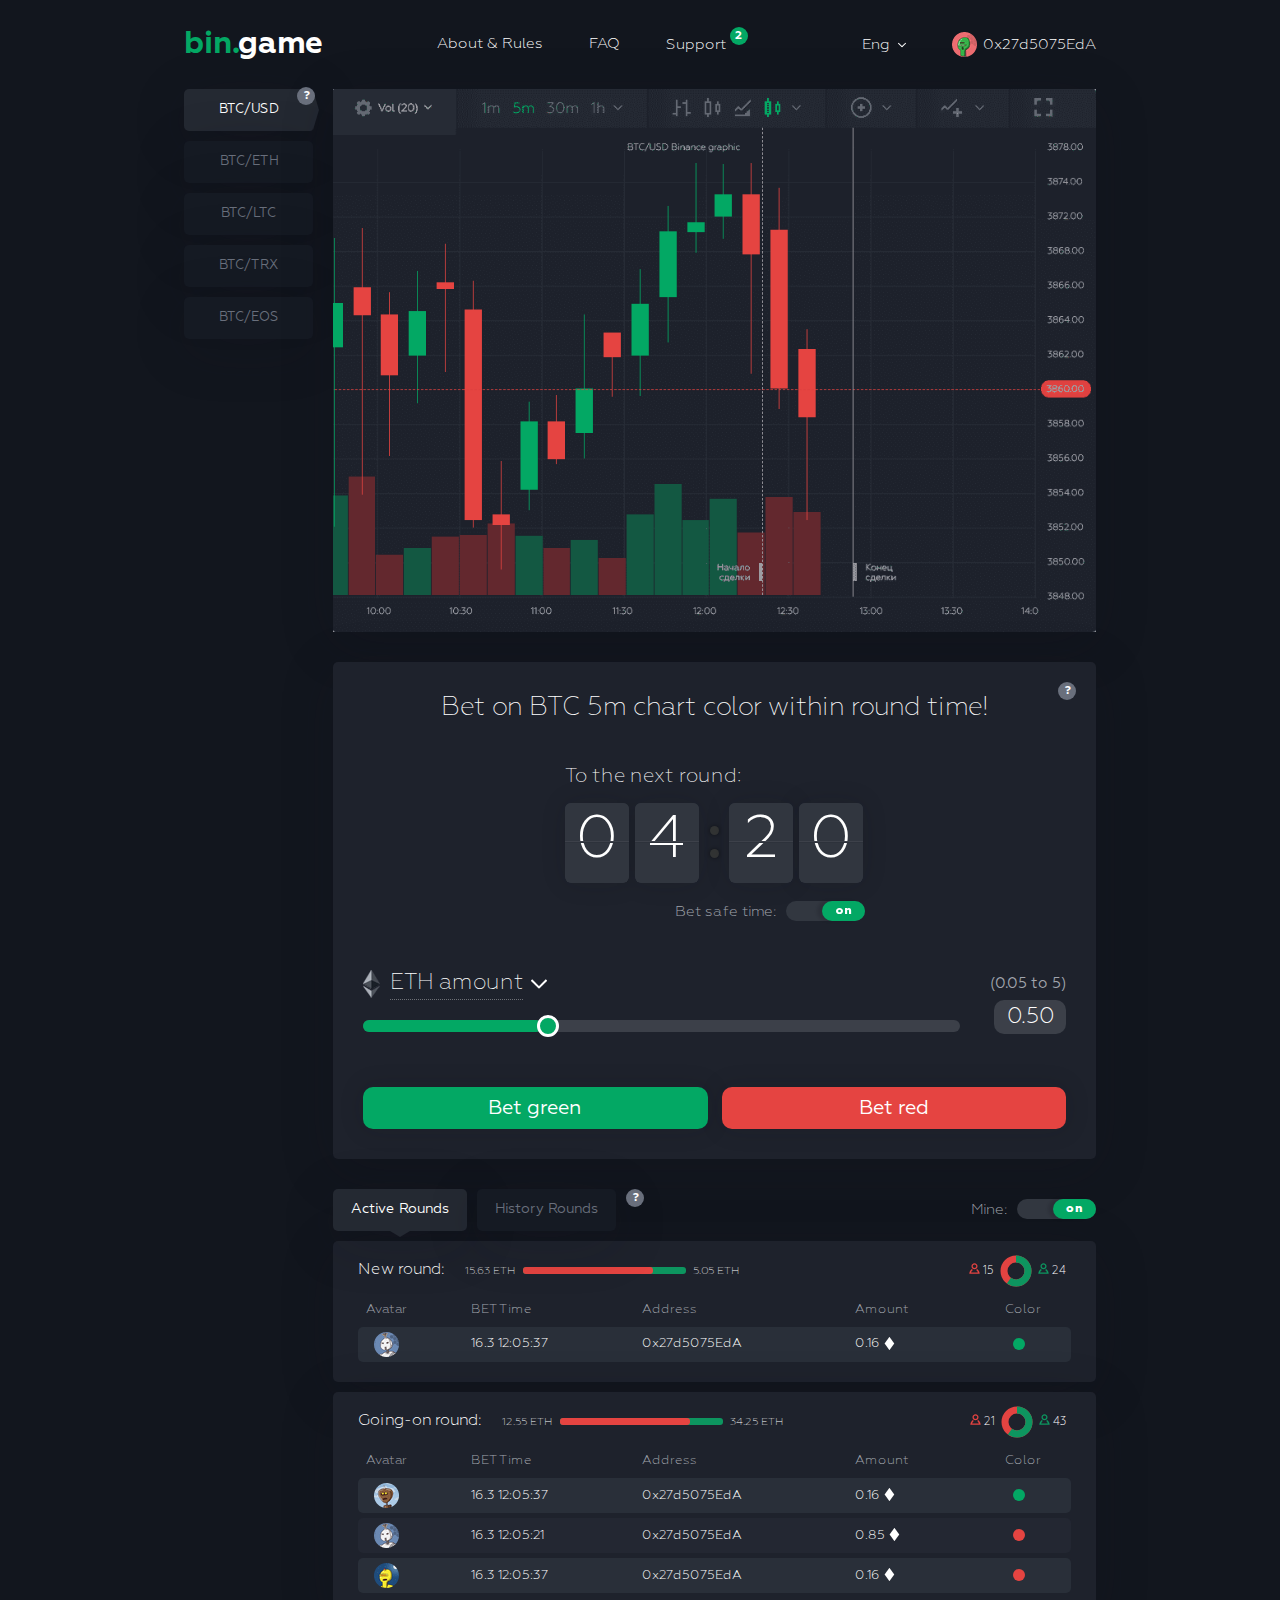
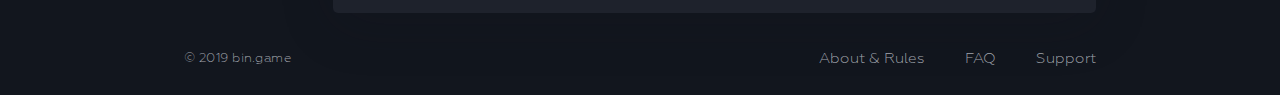
==== commit 5d4a97d4: "Add files via upload" ====
--- a/index.html
+++ b/index.html
@@ -50,7 +50,7 @@
 					
 					<div class="box-lang dropdown">
 						<div class="select-lang"><span>Eng</span> <svg class="icon icon-icon-arrow-down"><use xlink:href="#icon-icon-arrow-down"></use></svg></div>
-						<ul class="list-lang dropdown-menu dropdown-menu--right">
+						<ul class="list-lang dropdown-menu ">
 							<li class="list-lang__item">
 								<a class="list-lang__link" href="#">Рус</a>
 							</li>
@@ -67,13 +67,13 @@
 					</div>
 					<ul class="navbar-menu">
 						<li class="navbar-menu__item">
-							<a href="#" class="navbar-menu__link">About & Rules</a>
+							<a href="#" class="navbar-menu__link"><span>About & Rules</span></a>
 						</li>
 						<li class="navbar-menu__item">
-							<a href="#" class="navbar-menu__link">FAQ</a>
+							<a href="#" class="navbar-menu__link"><span>FAQ</span></a>
 						</li>
 						<li class="navbar-menu__item">
-							<a href="#" class="navbar-menu__link">Support <sup class="sup">2</sup></a>
+							<a href="#" class="navbar-menu__link"><span>Support</span> <sup class="sup">2</sup></a>
 						</li>
 					</ul>
 						
@@ -85,10 +85,12 @@
 	</header>
 	<!-- HEADER EOF   -->
 
-	<!-- BEGIN CONTENT -->
+	<!-- BEGIN MAIN -->
 	<main class="main">
 		<div class="wrapper">
+			<!-- BEGIN WRAP -->
 			<div class="wrap">
+				<!-- BEGIN NAV SIDEBAR -->
 				<div class="nav-sidebar">
 					<div class="nav-sidebar__title">
 						Choice Value:
@@ -125,13 +127,20 @@
 						</li>
 					</ul>
 				</div>
+				<!-- NAV SIDEBAR EOF   -->
+
+				<!-- BEGIN CONTENT -->
 				<div class="content">
 					<div class="row">
+						<!-- BEGIN GRAPHIC -->
 						<div class="col box-graphic">
 							<div class="graphic">
 								<img src="img/graphic.png" alt="">
 							</div>
 						</div>
+						<!-- GRAPHIC EOF -->
+
+						<!-- BEGIN CONTROL -->
 						<div class="col box-control">
 							<div class="control">
 								<div class="info-block info-block--right info-block--top">
@@ -182,7 +191,7 @@
 									</div>
 									<div class="bet__right">
 										<div class="bet__count">(0.05 to 5)</div>
-										<input type="text" class="slider-input" value="0.50" readonly="">
+										<input type="text" class="slider-input" value="0.50" >
 									</div>
 								</div>
 
@@ -196,8 +205,10 @@
 								</div>
 							</div>
 						</div>
+						<!-- CONTROL EOF -->
 					</div>
-
+					
+					<!-- BEGIN TABS -->
 					<div class="tab-wrap">
 						<ul class="nav-tab-list tabs">
 							<li class="nav-tab-list__item active">
@@ -462,11 +473,16 @@
 							</div>
 						</div>
 					</div>
+					<!-- TABS EOF -->
+
 				</div>
+				<!-- CONTENT EOF   -->
+
 			</div>
+			<!-- WRAP EOF   -->
 		</div>
 	</main>
-	<!-- CONTENT EOF   -->
+	<!-- MAIN EOF   -->
 
 
 	<!-- BEGIN FOOTER -->
@@ -498,7 +514,7 @@
 <div class="icon-load"></div>
 <script src="js/all.js?ver1.0"></script>
 
-<script type="text/javascript" async>
+<script type="text/javascript" >
 	var clock;
 	
 	$(document).ready(function() {
--- a/css/style.css
+++ b/css/style.css
@@ -1 +1 @@
-.flip-clock-wrapper *{-webkit-box-sizing:border-box;-moz-box-sizing:border-box;-ms-box-sizing:border-box;-o-box-sizing:border-box;box-sizing:border-box;-webkit-backface-visibility:hidden;-moz-backface-visibility:hidden;-ms-backface-visibility:hidden;-o-backface-visibility:hidden;backface-visibility:hidden}.flip-clock-wrapper a{cursor:pointer;text-decoration:none;color:#ccc}.flip-clock-wrapper a:hover{color:#fff}.flip-clock-wrapper.clearfix:after,.flip-clock-wrapper.clearfix:before{content:" ";display:table}.flip-clock-wrapper.clearfix:after{clear:both}.flip-clock-wrapper{font:11px "Helvetica Neue",Helvetica,sans-serif;-webkit-user-select:none;text-align:center;position:relative;width:100%}.flip-clock-meridium{background:0 0!important;box-shadow:0 0 0!important;font-size:36px!important}.flip-clock-meridium a{color:#313333}.flip-clock-wrapper:after,.flip-clock-wrapper:before{content:" ";display:table}.flip-clock-wrapper:after{clear:both}.flip-clock-wrapper ul{list-style:none;position:relative;float:left;margin:3px;width:64px;height:80px;font-size:80px;font-weight:700;line-height:80px;border-radius:10px;background:#000}.flip-clock-wrapper ul li{z-index:1;position:absolute;left:0;top:0;width:100%;height:100%;line-height:75px;text-decoration:none!important}.flip-clock-wrapper ul li:first-child{z-index:2}.flip-clock-wrapper ul li a{display:block;height:100%;position:absolute;top:0;bottom:0;width:100%;-webkit-perspective:200px;-moz-perspective:200px;perspective:200px;margin:0!important;overflow:visible!important;cursor:default!important}.flip-clock-wrapper ul li a div{z-index:1;position:absolute;left:0;width:100%;height:50%;font-size:80px;overflow:hidden;outline:transparent solid 1px}.flip-clock-wrapper ul li a div .shadow{position:absolute;width:100%;height:100%;z-index:2}.flip-clock-wrapper ul li a div.up{-webkit-transform-origin:50% 100%;-moz-transform-origin:50% 100%;-ms-transform-origin:50% 100%;-o-transform-origin:50% 100%;transform-origin:50% 100%;top:0}.flip-clock-wrapper ul li a div.up:after{content:"";position:absolute;top:38px;display:block;left:0;z-index:5;width:100%;height:2px;box-sizing:border-box;background:#3d414a;border-bottom:1px solid #2d323b}.flip-clock-wrapper ul li a div.down{-webkit-transform-origin:50% 0;-moz-transform-origin:50% 0;-ms-transform-origin:50% 0;-o-transform-origin:50% 0;transform-origin:50% 0;bottom:0;border-bottom-left-radius:6px;border-bottom-right-radius:6px}.flip-clock-wrapper ul li a div div.inn{position:absolute;left:0;z-index:1;width:100%;height:200%;color:#fff;font-family:Geometria,sans-serif;text-align:center;background-color:#31363f;border-radius:6px;font-weight:300;font-size:60px}.flip-clock-wrapper ul li a div.up div.inn{top:0}.flip-clock-wrapper ul li a div.down div.inn{bottom:0}.flip-clock-wrapper ul.play li.flip-clock-before{z-index:3}.flip-clock-wrapper .flip{box-shadow:0 0 2.4rem rgba(18,22,30,.15)}.flip-clock-wrapper ul.play li.flip-clock-active{-webkit-animation:10ms linear .49s both asd;-moz-animation:10ms linear .49s both asd;animation:10ms linear .49s both asd;z-index:5}.flip-clock-divider{float:left;display:inline-block;position:relative;width:20px;margin:3px 2px;height:80px}.flip-clock-divider:first-child{width:0}.flip-clock-dot{display:block;background:#323434;width:9px;height:9px;position:absolute;border-radius:50%;box-shadow:0 0 5px rgba(0,0,0,.5);left:6px}.flip-clock-divider .flip-clock-label{position:absolute;top:-1.5em;right:-86px;color:#000;display:none;text-shadow:none}.minutes{display:none}.flip-clock-divider.minutes .flip-clock-label{right:-88px}.flip-clock-divider.seconds .flip-clock-label{right:-91px}.flip-clock-dot.top{top:23px}.flip-clock-dot.bottom{bottom:25px}@-webkit-keyframes asd{0%{z-index:2}100%{z-index:4}}@-moz-keyframes asd{0%{z-index:2}100%{z-index:4}}@-o-keyframes asd{0%{z-index:2}100%{z-index:4}}@keyframes asd{0%{z-index:2}100%{z-index:4}}.flip-clock-wrapper ul.play li.flip-clock-active .down{z-index:2;-webkit-animation:.5s linear .5s both turn;-moz-animation:.5s linear .5s both turn;animation:.5s linear .5s both turn}@-webkit-keyframes turn{0%{-webkit-transform:rotateX(90deg)}100%{-webkit-transform:rotateX(0)}}@-moz-keyframes turn{0%{-moz-transform:rotateX(90deg)}100%{-moz-transform:rotateX(0)}}@-o-keyframes turn{0%{-o-transform:rotateX(90deg)}100%{-o-transform:rotateX(0)}}@keyframes turn{0%{transform:rotateX(90deg)}100%{transform:rotateX(0)}}.flip-clock-wrapper ul.play li.flip-clock-before .up{z-index:2;-webkit-animation:.5s linear both turn2;-moz-animation:.5s linear both turn2;animation:.5s linear both turn2}@-webkit-keyframes turn2{0%{-webkit-transform:rotateX(0)}100%{-webkit-transform:rotateX(-90deg)}}@-moz-keyframes turn2{0%{-moz-transform:rotateX(0)}100%{-moz-transform:rotateX(-90deg)}}@-o-keyframes turn2{0%{-o-transform:rotateX(0)}100%{-o-transform:rotateX(-90deg)}}@keyframes turn2{0%{transform:rotateX(0)}100%{transform:rotateX(-90deg)}}.flip-clock-wrapper ul li.flip-clock-active{z-index:3}.flip-clock-wrapper ul.play li.flip-clock-before .up .shadow{background:-moz-linear-gradient(top,rgba(0,0,0,.1) 0,#000 100%);background:-webkit-gradient(linear,left top,left bottom,color-stop(0,rgba(0,0,0,.1)),color-stop(100%,#000));background:0 0,bottom,0,100% #000;background:-o-linear-gradient(top,rgba(0,0,0,.1) 0,#000 100%);background:-ms-linear-gradient(top,rgba(0,0,0,.1) 0,#000 100%);-webkit-animation:.5s linear both show;-moz-animation:.5s linear both show;animation:.5s linear both show}.flip-clock-wrapper ul.play li.flip-clock-active .up .shadow{background:-moz-linear-gradient(top,rgba(0,0,0,.1) 0,#000 100%);background:-webkit-gradient(linear,left top,left bottom,color-stop(0,rgba(0,0,0,.1)),color-stop(100%,#000));background:0 0,bottom,0,100% #000;background:-o-linear-gradient(top,rgba(0,0,0,.1) 0,#000 100%);background:-ms-linear-gradient(top,rgba(0,0,0,.1) 0,#000 100%);-webkit-animation:.5s linear .3s both hide;-moz-animation:.5s linear .3s both hide;animation:.5s linear .3s both hide}.flip-clock-wrapper ul.play li.flip-clock-before .down .shadow{background:-moz-linear-gradient(top,#000 0,rgba(0,0,0,.1) 100%);background:-webkit-gradient(linear,left top,left bottom,color-stop(0,#000),color-stop(100%,rgba(0,0,0,.1)));background:0 0,bottom,0,100% rgba(0,0,0,.1);background:-o-linear-gradient(top,#000 0,rgba(0,0,0,.1) 100%);background:-ms-linear-gradient(top,#000 0,rgba(0,0,0,.1) 100%);-webkit-animation:.5s linear both show;-moz-animation:.5s linear both show;animation:.5s linear both show}.flip-clock-wrapper ul.play li.flip-clock-active .down .shadow{background:-moz-linear-gradient(top,#000 0,rgba(0,0,0,.1) 100%);background:-webkit-gradient(linear,left top,left bottom,color-stop(0,#000),color-stop(100%,rgba(0,0,0,.1)));background:0 0,bottom,0,100% rgba(0,0,0,.1);background:-o-linear-gradient(top,#000 0,rgba(0,0,0,.1) 100%);background:-ms-linear-gradient(top,#000 0,rgba(0,0,0,.1) 100%);-webkit-animation:.5s linear .3s both hide;-moz-animation:.5s linear .3s both hide;animation:.5s linear .2s both hide}@-webkit-keyframes show{0%{opacity:0}100%{opacity:1}}@-moz-keyframes show{0%{opacity:0}100%{opacity:1}}@-o-keyframes show{0%{opacity:0}100%{opacity:1}}@keyframes show{0%{opacity:0}100%{opacity:1}}@-webkit-keyframes hide{0%{opacity:1}100%{opacity:0}}@-moz-keyframes hide{0%{opacity:1}100%{opacity:0}}@-o-keyframes hide{0%{opacity:1}100%{opacity:0}}@keyframes hide{0%{opacity:1}100%{opacity:0}}a,abbr,acronym,address,applet,article,aside,audio,b,big,blockquote,body,canvas,caption,center,cite,code,dd,del,details,dfn,div,dl,dt,em,embed,fieldset,figcaption,figure,footer,form,h1,h2,h3,h4,h5,h6,header,hgroup,html,i,iframe,img,ins,kbd,label,legend,li,main,mark,menu,nav,object,ol,output,p,pre,q,ruby,s,samp,section,small,span,strike,strong,sub,summary,sup,table,tbody,td,tfoot,th,thead,time,tr,tt,u,ul,var,video{margin:0;padding:0;border:0;font-size:100%}article,aside,details,figcaption,figure,footer,header,hgroup,main,menu,nav,section{display:block}blockquote,q{quotes:none}blockquote:after,blockquote:before,q:after,q:before{content:'';content:none}table{border-collapse:collapse;border-width:0;padding:0;margin:0}html{height:100%;-webkit-text-size-adjust:none;-ms-text-size-adjust:none;font-size:62.5%}input,textarea{color:#333;outline:0;border-radius:0;-moz-border-radius:0;-webkit-border-radius:0;-webkit-appearance:none}button,input[type=button],input[type=submit]{cursor:pointer;-webkit-appearance:none;outline:0}form,td{margin:0;padding:0}a{color:inherit;font-family:inherit;-webkit-transition:.3s linear;transition:.3s linear;text-decoration:none;outline:0;-webkit-tap-highlight-color:transparent;-webkit-tap-highlight-color:transparent}*,:after,:before{box-sizing:border-box}@font-face{font-family:Geometria;src:url(../fonts/Geometria-ExtraLight.eot);src:url(../fonts/Geometria-ExtraLight.eot?#iefix) format("embedded-opentype"),url(../fonts/Geometria-ExtraLight.woff2) format("woff2"),url(../fonts/Geometria-ExtraLight.woff?ver1.0) format("woff"),url(../fonts/Geometria-ExtraLight.ttf) format("truetype"),url(../fonts/Geometria-ExtraLight.svg#Geometria-ExtraLight) format("svg");font-style:normal;font-weight:200}@font-face{font-family:Geometria;src:url(../fonts/Geometria-Light.eot);src:url(../fonts/Geometria-Light.eot?#iefix) format("embedded-opentype"),url(../fonts/Geometria-Light.woff2) format("woff2"),url(../fonts/Geometria-Light.woff?ver1.0) format("woff"),url(../fonts/Geometria-Light.ttf) format("truetype"),url(../fonts/Geometria-Light.svg#Geometria-Light) format("svg");font-style:normal;font-weight:300}@font-face{font-family:Geometria;src:url(../fonts/Geometria.eot);src:url(../fonts/Geometria.eot?#iefix) format("embedded-opentype"),url(../fonts/Geometria.woff2) format("woff2"),url(../fonts/Geometria.woff?ver1.0) format("woff"),url(../fonts/Geometria.ttf) format("truetype"),url(../fonts/Geometria.svg#Geometria) format("svg");font-style:normal;font-weight:400}@font-face{font-family:Geometria;src:url(../fonts/Geometria-Medium.eot);src:url(../fonts/Geometria-Medium.eot?#iefix) format("embedded-opentype"),url(../fonts/Geometria-Medium.woff2) format("woff2"),url(../fonts/Geometria-Medium.woff?ver1.0) format("woff"),url(../fonts/Geometria-Medium.ttf) format("truetype"),url(../fonts/Geometria-Medium.svg#Geometria-Medium) format("svg");font-style:normal;font-weight:600}@font-face{font-family:Geometria;src:url(../fonts/Geometria-Bold.eot);src:url(../fonts/Geometria-Bold.eot?#iefix) format("embedded-opentype"),url(../fonts/Geometria-Bold.woff2) format("woff2"),url(../fonts/Geometria-Bold.woff?ver1.0) format("woff"),url(../fonts/Geometria-Bold.ttf) format("truetype"),url(../fonts/Geometria-Bold.svg#Geometria-Bold) format("svg");font-style:normal;font-weight:700}@font-face{font-family:Geometria;src:url(../fonts/Geometria-ExtraBold.eot);src:url(../fonts/Geometria-ExtraBold.eot?#iefix) format("embedded-opentype"),url(../fonts/Geometria-ExtraBold.woff2) format("woff2"),url(../fonts/Geometria-ExtraBold.woff?ver1.0) format("woff"),url(../fonts/Geometria-ExtraBold.ttf) format("truetype"),url(../fonts/Geometria-ExtraBold.svg#Geometria-ExtraBold) format("svg");font-style:normal;font-weight:900}html.b-fixed{overflow:hidden;position:relative;height:100%;margin-right:17px}html.b-fixed.ios{margin-right:0}body{margin:0;padding:0;position:relative;-webkit-font-smoothing:antialiased;-moz-osx-font-smoothing:grayscale;color:#fff;font:400 1.6rem/1.4 Geometria,Arial,sans-serif;background:#12161e;min-height:100%;display:-webkit-box;display:-webkit-flex;display:-ms-flexbox;display:flex}.main-wrapper{padding:0;min-width:32rem;position:relative;overflow-x:hidden;opacity:1;-webkit-box-flex:1;-webkit-flex:1 1 auto;-ms-flex:1 1 auto;flex:1 1 auto;display:-webkit-box;display:-webkit-flex;display:-ms-flexbox;display:flex;-webkit-box-orient:vertical;-webkit-box-direction:normal;-webkit-flex-flow:column nowrap;-ms-flex-flow:column nowrap;flex-flow:column nowrap;min-height:100vh;width:100%}.wrapper{width:100%;min-width:32rem;max-width:158rem;padding:0 4rem;margin:0 auto;position:relative}.text-left{text-align:left!important}.text-center{text-align:center!important}.text-right{text-align:right!important}.text-success{color:#0d955f!important}.text-danger{color:#e34341!important}.nowrap{white-space:nowrap}.word-break{word-break:break-all}h1{font-size:3rem;font-weight:700;margin-bottom:2rem;margin-top:0}h2{font-size:3rem;font-weight:700;margin-top:3rem;margin-bottom:2rem}h3{font-size:2.2rem;margin-top:3rem;margin-bottom:2rem;font-weight:700}h4{font-size:1.9rem}h5{font-size:1.6rem}p{margin-bottom:2rem}ol:not([class]) li,ul:not([class]) li{margin-bottom:1rem}img{display:block;max-width:100%}.loaded .main-wrapper{visibility:hidden;opacity:0;-webkit-transition:opacity .3s;transition:opacity .3s}.loaded .icon-load{display:-webkit-box;display:-webkit-flex;display:-ms-flexbox;display:flex}.icon-load{position:fixed;top:0;left:0;right:0;bottom:0;display:none;-webkit-box-pack:center;-webkit-justify-content:center;-ms-flex-pack:center;justify-content:center;-webkit-box-align:center;-webkit-align-items:center;-ms-flex-align:center;align-items:center;width:auto}.ball{width:3rem;height:3rem;border-radius:1.5rem;background:#fff;opacity:.3}.a{margin-right:1rem;-webkit-animation:.7s ease-out infinite alternate ball-a;animation:.7s ease-out infinite alternate ball-a}.b{margin-right:1rem;-webkit-animation:.7s ease-out .2s infinite alternate ball-b;animation:.7s ease-out .2s infinite alternate ball-b}.c{-webkit-animation:.7s ease-out .4s infinite alternate ball-c;animation:.7s ease-out .4s infinite alternate ball-c}@-webkit-keyframes ball-a{from{height:2rem;opacity:.3;background:#fff}to{height:7rem;opacity:1;background:green}}@keyframes ball-a{from{height:2rem;opacity:.3;background:#fff}to{height:7rem;opacity:1;background:green}}@-webkit-keyframes ball-b{from{height:2rem;opacity:.3;background:#fff}to{height:6.5rem;opacity:1;background:#ff0}}@keyframes ball-b{from{height:2rem;opacity:.3;background:#fff}to{height:6.5rem;opacity:1;background:#ff0}}@-webkit-keyframes ball-c{from{height:2rem;opacity:.3;background:#fff}to{height:6rem;opacity:1;background:red}}@keyframes ball-c{from{height:2rem;opacity:.3;background:#fff}to{height:6rem;opacity:1;background:red}}.dropdown{position:relative}.dropdown-menu{position:absolute;display:none;top:100%;left:0;margin-top:.5rem;box-shadow:1rem 1rem 1.9rem .5rem rgba(0,0,0,.05);background-color:#272c35;list-style:none;z-index:3;padding:.5rem 0;width:100%;min-width:10rem;max-width:25rem;border-radius:.5rem}.dropdown-menu--right{left:auto;right:0;text-align:right}.dropdown-menu li.active a{background:#363c46}.dropdown-menu a{display:block;color:#fff;font-size:1.3rem;font-weight:300;padding:.7rem 2.5rem}.dropdown-menu a:hover{background:#363c46}.dropdown-menu.open{display:block}.slider{height:1.2rem;border-radius:.6rem;position:relative;margin:2rem 0;background-color:#3c4049}.slider__range{height:100%;position:absolute;left:0;top:0;border-radius:.6rem;background-color:#03a864}.slider__handler{position:absolute;top:-.5rem;left:0;margin-left:-.5rem;width:2.2rem;height:2.2rem;border:.3rem solid #fff;border-radius:50%;background-color:#03a864}.slider-input{width:7.2rem;height:3.4rem;border-radius:1rem;font-size:2.2rem;display:inline-block;color:#fff;text-align:center;padding:0 .8rem;border:none;font-weight:300;font-family:Geometria;background-color:#3c4049}.row{margin-left:-1rem;margin-right:-1rem;display:-webkit-box;display:-webkit-flex;display:-ms-flexbox;display:flex;-webkit-flex-wrap:wrap;-ms-flex-wrap:wrap;flex-wrap:wrap}.row .col{padding-left:1rem;padding-right:1rem}.row .col-6{width:50%}.sup{display:inline-block;vertical-align:super;position:relative;top:-.4rem;margin-top:-.1rem;min-width:1.8rem;height:1.8rem;line-height:1.8rem;text-align:center;color:#fff;font-weight:700;border-radius:50%;font-size:1.2rem;background-color:#03a864}.info-block{display:inline-block;vertical-align:middle;position:relative;z-index:6}@media screen and (min-width:1025px){.info-block:hover .info-block__dropdown{display:block}}.info-block--right .info-block__dropdown{left:auto;right:1.4rem}.info-block--top .info-block__dropdown{bottom:auto;top:1.4rem}.info-block--center .info-block__dropdown{left:50%;-webkit-transform:translate(-50%,0);-ms-transform:translate(-50%,0);transform:translate(-50%,0);right:auto;margin-top:1rem}.info-block__symbol{width:1.8rem;height:1.8rem;position:relative;cursor:pointer;z-index:6;display:block;border-radius:50%;line-height:1.8rem;color:#fff;font-size:1.2rem;font-weight:700;text-align:center;padding-left:.1rem;background-color:#696f7c}.info-block__dropdown{position:absolute;bottom:1.4rem;left:1.4rem;box-shadow:1rem 1rem 1.9rem .5rem rgba(0,0,0,.05);border-radius:.5rem;padding:1.5rem 3rem;background-color:#363c46;min-width:30rem;display:none;z-index:5}.info-block__title{font-size:1.8rem;font-weight:300}.info-block__text{color:#b2b5bb;font-size:1.3rem;font-weight:300}.nav-tab-list{list-style:none;display:-webkit-box;display:-webkit-flex;display:-ms-flexbox;display:flex;-webkit-box-align:center;-webkit-align-items:center;-ms-flex-align:center;align-items:center}.nav-tab-list__item{margin-right:1rem;margin-bottom:1rem;position:relative}.nav-tab-list__item--info{position:relative;height:4.2rem}.nav-tab-list__item--info .info-block{position:absolute;top:0;left:0}.nav-tab-list__item.active .nav-tab-list__link{background-color:#242932;color:#fff}.nav-tab-list__item.active .nav-tab-list__link:after{content:'';display:block;top:100%;left:50%;-webkit-transform:translate(-50%,0);-ms-transform:translate(-50%,0);transform:translate(-50%,0);position:absolute;width:0;height:0;border-style:solid;border-width:.6rem 1rem 0;border-color:#242932 transparent transparent}.nav-tab-list__item.last{margin-left:auto;margin-right:0}.nav-tab-list__link{display:-webkit-box;display:-webkit-flex;display:-ms-flexbox;display:flex;-webkit-box-align:center;-webkit-align-items:center;-ms-flex-align:center;align-items:center;text-align:center;position:relative;padding:.5rem 1.8rem;font-weight:500;font-size:1.4rem;color:#696f7c;height:4.2rem;box-shadow:0 1.1rem 5.4rem rgba(18,22,30,.2);border-radius:.5rem;background-color:#151a23}.nav-tab-list__link:hover{color:#fff}.box{box-shadow:0 1.1rem 5.4rem rgba(18,22,30,.2);border-radius:.5rem;background-color:#1e222c}.marker-circle{display:inline-block;vertical-align:middle;width:1.2rem;height:1.2rem;border-radius:50%}.marker-circle--success{background-color:#03a864}.marker-circle--danger{background:#e54441}.circle{display:block;font-size:0}.svg-circle circle{fill:transparent;stroke:#e34341;stroke-width:7;stroke-dasharray:75px 75px}.svg-circle circle:nth-child(2n){fill:transparent;stroke:#0d955f;stroke-width:7;fill-rule:#1e222c}.hide{position:absolute;left:0;top:0;height:0;width:0;overflow:hidden;z-index:-1;opacity:0;visibility:hidden}.tab-cont{opacity:1;-webkit-transition:opacity .4s;transition:opacity .4s;visibility:visible}.tab-cont.hide{opacity:0}.icon{display:inline-block;width:1em;height:1em;stroke-width:0;stroke:currentColor;fill:currentColor;-webkit-transition:.3s linear;transition:.3s linear;position:relative}.btn,a.btn{position:relative;display:-webkit-inline-box;display:-webkit-inline-flex;display:-ms-inline-flexbox;display:inline-flex;-webkit-box-align:center;-webkit-align-items:center;-ms-flex-align:center;align-items:center;-webkit-box-pack:center;-webkit-justify-content:center;-ms-flex-pack:center;justify-content:center;vertical-align:middle;height:4.2rem;padding:0 2rem;color:#fff;font:2rem/1.6rem Geometria,Arial,sans-serif;text-align:center;text-decoration:none;border:none;background:0 0;border-radius:1rem;cursor:pointer;box-shadow:0 0 2.4rem rgba(18,22,30,.15);-webkit-transition:.2s linear,background .2s linear;transition:.2s linear,background .2s linear}.btn:hover,a.btn:hover{text-decoration:none;color:#fff}.btn--success,a.btn--success{background-color:#03a864}.btn--success:hover,a.btn--success:hover{background:#01854e}.btn--danger,a.btn--danger{background-color:#e54441}.btn--danger:hover,a.btn--danger:hover{background:#b43634}.btn--block,a.btn--block{display:-webkit-box;display:-webkit-flex;display:-ms-flexbox;display:flex;width:100%}button.btn,input.btn{display:inline-block}button.btn--block,input.btn--block{display:block;width:100%}.buttons{display:-webkit-box;display:-webkit-flex;display:-ms-flexbox;display:flex;-webkit-flex-wrap:wrap;-ms-flex-wrap:wrap;flex-wrap:wrap;margin:0 -.7rem}.buttons__item{min-width:12rem;-webkit-box-flex:1;-webkit-flex:1;-ms-flex:1;flex:1;padding:0 .7rem}.form-field{margin-bottom:1.5rem}.form-input{display:block;width:100%;height:4.7rem;padding:0 1.5rem;color:#fff;font:1.5rem Geometria,Arial,sans-serif;border:.1rem solid #d6d6d6;background:#fff;border-radius:.2rem}.form-input:hover{border-color:#a7a7a7}.form-input:-ms-input-placeholder{color:#7d7d7d}.form-input::-ms-input-placeholder{color:#7d7d7d}.form-input::placeholder{color:#7d7d7d}.form-input:-moz-placeholder,.form-input::-moz-placeholder{color:#7d7d7d;opacity:1}.form-input::-webkit-input-placeholder{color:#7d7d7d}input[type=search]{-webkit-appearance:none}::-ms-clear{width:0;height:0}textarea.form-input{height:auto;min-height:10rem;padding-top:1rem;resize:none;overflow:auto}label{display:block;font-weight:600;margin-bottom:.5rem}.checkbox input[type=checkbox]{display:none}.checkbox:hover .checkbox__text:before{background-image:url(../img/check.svg);background-repeat:no-repeat;background-position:center;background-size:1rem .7rem}.checkbox:active .checkbox__text:before{background:#739b41}.checkbox__text{padding-left:2.7rem;min-height:1.8rem;display:block;font-size:1.5rem;font-weight:400;line-height:1.4;position:relative}.checkbox__text:before{content:'';display:block;position:absolute;left:0;top:.2rem;width:1.8rem;height:1.8rem;border-radius:.1rem;-webkit-transition:.2s linear;transition:.2s linear}.switch-block{display:-webkit-inline-box;display:-webkit-inline-flex;display:-ms-inline-flexbox;display:inline-flex;-webkit-box-align:center;-webkit-align-items:center;-ms-flex-align:center;align-items:center;margin:0}.switch-block input{display:none}.switch-block input:checked~.switch-block__checkbox .switch-block__swiper{left:3.6rem;background-color:#03a864}.switch-block input:checked~.switch-block__checkbox .switch-block__swiper .off{display:none}.switch-block input:checked~.switch-block__checkbox .switch-block__swiper .on{display:block}.switch-block__text{color:#a1a5ad;font-size:1.5rem;margin-right:1rem;-webkit-box-flex:1;-webkit-flex:1;-ms-flex:1;flex:1;min-width:1px;font-weight:300}.switch-block__checkbox{-webkit-box-flex:0;-webkit-flex:none;-ms-flex:none;flex:none;width:7.9rem;height:2rem;border-radius:1rem;background-color:#323740;position:relative}.switch-block__swiper{position:absolute;top:0;left:0;width:4.3rem;text-align:center;color:#fff;font-size:1.2rem;font-weight:900;height:2rem;line-height:2rem;box-shadow:-.5rem 0 .3rem rgba(13,16,21,.15);border-radius:1rem;background-color:#e54441;-webkit-transition:.2s linear;transition:.2s linear}.switch-block__swiper .on{display:none}.header{width:100%;min-width:32rem;text-align:left;-webkit-flex-shrink:0;-ms-flex-negative:0;flex-shrink:0;padding:2.3rem 0}.header__wrap{display:-webkit-box;display:-webkit-flex;display:-ms-flexbox;display:flex;-webkit-box-pack:justify;-webkit-justify-content:space-between;-ms-flex-pack:justify;justify-content:space-between;-webkit-box-align:center;-webkit-align-items:center;-ms-flex-align:center;align-items:center}.navbar{display:-webkit-box;display:-webkit-flex;display:-ms-flexbox;display:flex;-webkit-box-align:center;-webkit-align-items:center;-ms-flex-align:center;align-items:center;-webkit-box-flex:1;-webkit-flex:1;-ms-flex:1;flex:1}.navbar-menu{margin:0 auto;list-style:none;display:-webkit-box;display:-webkit-flex;display:-ms-flexbox;display:flex;-webkit-box-align:center;-webkit-align-items:center;-ms-flex-align:center;align-items:center}.navbar-menu__item{margin:0 2.3rem}.navbar-menu__link{display:block;font-size:1.5rem;font-weight:300}.navbar .box-lang,.navbar .user{-webkit-box-ordinal-group:2;-webkit-order:1;-ms-flex-order:1;order:1}.navbar-toggle{display:none}.logo{-webkit-box-flex:0;-webkit-flex:none;-ms-flex:none;flex:none}.logo a{font-size:3.1rem;font-weight:700;color:#03a864}.logo a span{color:#fff}.logo a:hover{text-decoration:none}.box-lang{margin:0 2.3rem 0 0}.list-lang{display:none}.select-lang{font-size:1.5rem;font-weight:300;display:block;cursor:pointer}.select-lang .icon{font-size:.8rem;margin-left:.4rem}.user{margin:0 0 0 2.3rem}.user__container{display:-webkit-box;display:-webkit-flex;display:-ms-flexbox;display:flex;-webkit-box-align:center;-webkit-align-items:center;-ms-flex-align:center;align-items:center}.user__img{-webkit-box-flex:0;-webkit-flex:none;-ms-flex:none;flex:none;width:2.5rem}.user__title{font-size:1.5rem;font-weight:300;display:block;-webkit-box-flex:1;-webkit-flex:1;-ms-flex:1;flex:1;min-width:1px;margin-left:.6rem}.main{width:100%;min-width:32rem;text-align:left;-webkit-box-flex:1;-webkit-flex:1 1 auto;-ms-flex:1 1 auto;flex:1 1 auto}.wrap{display:-webkit-box;display:-webkit-flex;display:-ms-flexbox;display:flex;-webkit-box-align:start;-webkit-align-items:flex-start;-ms-flex-align:start;align-items:flex-start}.wrap .content{-webkit-box-flex:1;-webkit-flex:1;-ms-flex:1;flex:1;min-width:1px}.nav-sidebar{width:12.9rem;-webkit-box-flex:0;-webkit-flex:none;-ms-flex:none;flex:none;margin-right:2rem}.nav-sidebar__title{display:none}.nav-sidebar-menu{list-style:none}.nav-sidebar-menu__item{margin-bottom:1rem;position:relative}.nav-sidebar-menu__item .info-block{right:-.2rem;top:-.2rem;position:absolute}.nav-sidebar-menu__link{display:-webkit-box;display:-webkit-flex;display:-ms-flexbox;display:flex;-webkit-box-align:center;-webkit-align-items:center;-ms-flex-align:center;align-items:center;-webkit-box-pack:center;-webkit-justify-content:center;-ms-flex-pack:center;justify-content:center;text-transform:uppercase;color:#696f7c;font-size:1.3rem;box-shadow:0 1.1rem 5.4rem rgba(18,22,30,.2);border-radius:.5rem;background-color:#151a23;padding:.5rem 1.1rem;text-align:center;position:relative;height:4.2rem}.nav-sidebar-menu__link.active{background-color:#242932;color:#fff;border-radius:.5rem .3rem .3rem .5rem}.nav-sidebar-menu__link.active:after{content:'';display:block;position:absolute;left:100%;top:.1rem;width:0;height:0;border-style:solid;border-width:2rem 0 2rem .6rem;border-color:transparent transparent transparent #242932}.nav-sidebar-menu__link:hover{color:#fff}.box-graphic{-webkit-box-flex:1;-webkit-flex:1;-ms-flex:1;flex:1;min-width:1px;display:-webkit-box;display:-webkit-flex;display:-ms-flexbox;display:flex}.box-control{-webkit-box-flex:0;-webkit-flex:none;-ms-flex:none;flex:none;width:42rem;display:-webkit-box;display:-webkit-flex;display:-ms-flexbox;display:flex}.control,.graphic{box-shadow:0 1.1rem 5.4rem rgba(18,22,30,.2);border-radius:.5rem;background-color:#1e222c;width:100%;margin-bottom:3rem;position:relative}.control{padding:3rem 5rem}.control__title{font-size:3.2rem;font-weight:100;text-align:center;line-height:1.25;margin-bottom:3.7rem}.control .info-block{right:2rem;top:2rem;position:absolute}.timer{max-width:30rem;margin-left:auto;margin-right:auto}.timer__title{font-size:2.2rem;font-weight:200}.clock{width:auto;margin:1rem -.3rem 1.5rem}.bet{display:-webkit-box;display:-webkit-flex;display:-ms-flexbox;display:flex;margin:4.5rem -1.5rem 3.5rem}.bet__left{-webkit-box-flex:1;-webkit-flex:1;-ms-flex:1;flex:1;min-width:1px;padding-left:1.5rem;padding-right:1.5rem}.bet__right{-webkit-box-flex:0;-webkit-flex:none;-ms-flex:none;flex:none;padding-left:1.5rem;padding-right:1.5rem;text-align:right;padding-top:.5rem}.bet-select{display:-webkit-box;display:-webkit-flex;display:-ms-flexbox;display:flex;-webkit-box-align:center;-webkit-align-items:center;-ms-flex-align:center;align-items:center;cursor:pointer;margin-bottom:1rem}.bet-select__icon{-webkit-box-flex:0;-webkit-flex:none;-ms-flex:none;flex:none;margin-right:1rem}.bet-select .icon{margin-left:.8rem}.bet-select__text{font-size:2.2rem;font-weight:200;white-space:nowrap;line-height:1.4;border-bottom:.1rem dotted #6e7076}.bet-nav__list{display:none}.bet__count{color:#a1a5ad;font-size:1.5rem;margin-bottom:.6rem}.tabs-column{width:50%;display:-webkit-box;display:-webkit-flex;display:-ms-flexbox;display:flex;margin-bottom:1rem}.box-table{width:100%}.box-table__head{display:-webkit-box;display:-webkit-flex;display:-ms-flexbox;display:flex;-webkit-box-align:center;-webkit-align-items:center;-ms-flex-align:center;align-items:center;padding:1.3rem 3rem}.box-table__head .rate{margin-left:auto}.box-table__head+.box-table__body{padding-top:0}.box-table__title{font-size:1.8rem;font-weight:300;line-height:1.4;padding-bottom:.2rem}.box-table .box-progress{margin:0 4rem;-webkit-box-flex:1;-webkit-flex:1 0 auto;-ms-flex:1 0 auto;flex:1 0 auto}.box-table__body{padding:2rem 3rem}.box-progress{display:-webkit-box;display:-webkit-flex;display:-ms-flexbox;display:flex;-webkit-box-align:center;-webkit-align-items:center;-ms-flex-align:center;align-items:center}.box-progress__text{-webkit-box-flex:0;-webkit-flex:none;-ms-flex:none;flex:none;font-size:1.1rem;font-weight:200;text-transform:uppercase}.box-progress .progress{-webkit-box-flex:1;-webkit-flex:1;-ms-flex:1;flex:1;margin:0 .7rem}.progress{-webkit-box-flex:1;-webkit-flex:1;-ms-flex:1;flex:1;min-width:9rem;background:#0d955f;height:.7rem;max-width:16.3rem;border-radius:.3rem}.progress__bar{background-color:#e54441;height:.7rem;border-radius:.3rem}.rate{display:-webkit-box;display:-webkit-flex;display:-ms-flexbox;display:flex;-webkit-box-align:center;-webkit-align-items:center;-ms-flex-align:center;align-items:center}.rate__users{margin:0 .5rem;font-size:1.1rem;font-weight:300;white-space:nowrap}.table{width:100%}.table th{font-size:1.3rem;font-weight:300;color:#a1a5ad;padding:0 .8rem .8rem;text-align:left}.table td{font-size:1.3rem;font-weight:300;color:#fff;padding:.5rem .8rem;text-align:left;background-color:#292f39}.table td .icon{vertical-align:middle;position:relative;top:-.1rem}.table td:first-child{border-radius:.5rem 0 0 .5rem;padding-left:1.6rem}.table td:last-child{border-radius:0 .5rem .5rem 0;padding-right:1.6rem}.table tr.spacer{height:.5rem}.table tbody tr:nth-child(4n-1) td{background-color:#232732}.t-address{overflow:hidden;-ms-text-overflow:ellipsis;text-overflow:ellipsis;white-space:nowrap}.footer{width:100%;min-width:32rem;-webkit-flex-shrink:0;-ms-flex-negative:0;flex-shrink:0;padding:2.5rem 0}.footer__wrap{display:-webkit-box;display:-webkit-flex;display:-ms-flexbox;display:flex;-webkit-flex-wrap:wrap;-ms-flex-wrap:wrap;flex-wrap:wrap;-webkit-box-pack:justify;-webkit-justify-content:space-between;-ms-flex-pack:justify;justify-content:space-between;-webkit-box-align:center;-webkit-align-items:center;-ms-flex-align:center;align-items:center}.footer-nav{list-style:none;display:-webkit-box;display:-webkit-flex;display:-ms-flexbox;display:flex;-webkit-box-align:center;-webkit-align-items:center;-ms-flex-align:center;align-items:center;-webkit-flex-wrap:wrap;-ms-flex-wrap:wrap;flex-wrap:wrap}.footer-nav__item{margin-right:4rem}.footer-nav__item:last-child{margin-right:0}.footer-nav__link{color:#a1a5ad;font-weight:300;font-size:1.5rem}.footer-nav__link:hover{color:#fff}.copyright{color:#a1a5ad;font-weight:300;font-size:1.3rem}@media screen and (max-width:1599px){.wrapper{max-width:1380px}.box-table__body,.box-table__head{padding-left:2.5rem;padding-right:2.5rem}.box-table__title{font-size:1.6rem}.box-table .box-progress{margin:0 2rem}}@media screen and (max-width:1399px){.wrapper{max-width:1180px;max-width:992px}.box-control{width:38rem}.control{padding:3rem}.control__title{font-size:2.6rem}.timer__title{font-size:2rem}.tabs-column{width:100%}.wrapper .box-control,.wrapper .box-graphic{width:100%}}@media screen and (max-width:1024px){.info-block.open .info-block__dropdown{display:block}.wrapper{padding-left:2rem;padding-right:2rem}.list-lang{right:auto!important;left:0!important;text-align:left}.navbar{padding:9rem 3rem 6rem;display:none;position:fixed;top:0;left:0;width:100%;bottom:-4rem;overflow:hidden;overflow-y:auto;text-align:center;z-index:99;background-color:#141922}.navbar .box-lang,.navbar .user{display:inline-block;vertical-align:middle;margin-bottom:4rem}.navbar.open{display:block}.navbar-menu{margin-left:0;margin-right:0;width:100%;-webkit-box-ordinal-group:2;-webkit-order:1;-ms-flex-order:1;order:1;display:block}.navbar-menu__item{margin:0 0 2rem}.navbar-menu__link{font-size:2.6rem}.navbar-toggle{position:relative;display:block;height:2.1rem;width:2.7rem;background-color:transparent;border:none;padding:0;z-index:100}.navbar-toggle .bar{padding:0;width:2.7rem;height:.3rem;background-color:#fff;display:block;border-radius:.2rem;-webkit-transition:.4s ease-in-out,-webkit-transform .4s ease-in-out .4s;transition:.4s ease-in-out,transform .4s ease-in-out .4s,-webkit-transform .4s ease-in-out .4s;position:absolute}.navbar-toggle .bar1{top:.1rem}.navbar-toggle .bar4{top:.9rem}.navbar-toggle .bar5{bottom:.1rem}.navbar-toggle .bar2{width:.1rem;-webkit-transform:rotate(90deg);-ms-transform:rotate(90deg);transform:rotate(90deg);left:1.3rem}.navbar-toggle .bar2,.navbar-toggle .bar3{top:.9rem}.navbar-toggle .bar3{width:.1rem;left:1.3rem;right:0}.navbar-toggle.active .bar1{top:.13rem;background-color:transparent}.navbar-toggle.active .bar2{left:0;width:2.3rem;-webkit-transform:rotate(45deg);-ms-transform:rotate(45deg);transform:rotate(45deg)}.navbar-toggle.active .bar3{left:0;width:2.3rem;-webkit-transform:rotate(-45deg);-ms-transform:rotate(-45deg);transform:rotate(-45deg)}.navbar-toggle.active .bar4{background-color:transparent}.navbar-toggle.active .bar5{bottom:1.3rem;background-color:transparent}}@media screen and (max-width:767px){.wrap{display:block}.nav-sidebar{width:auto;margin-right:0}.nav-sidebar__title{display:-webkit-box;display:-webkit-flex;display:-ms-flexbox;display:flex;-webkit-box-align:center;-webkit-align-items:center;-ms-flex-align:center;align-items:center;-webkit-flex-wrap:wrap;-ms-flex-wrap:wrap;flex-wrap:wrap;margin-bottom:1.5rem;font-size:1.8rem;font-weight:300}.nav-sidebar__title .info-block{margin-left:1rem}.nav-sidebar-menu{display:-webkit-box;display:-webkit-flex;display:-ms-flexbox;display:flex;-webkit-flex-wrap:wrap;-ms-flex-wrap:wrap;flex-wrap:wrap}.nav-sidebar-menu__item{margin:0 .8rem .8rem 0}.nav-sidebar-menu__item .info-block{display:none}.nav-sidebar-menu__link:after{display:none!important}}@media screen and (max-width:680px){.btn,a.btn{font-size:1.6rem;height:3.5rem;padding-bottom:.2rem}.buttons__item .btn{padding-left:1rem;padding-right:1rem}.box-table__head{-webkit-flex-wrap:wrap;-ms-flex-wrap:wrap;flex-wrap:wrap}.box-table__head .box-progress{margin-left:0;margin-right:0;width:100%;-webkit-box-ordinal-group:2;-webkit-order:1;-ms-flex-order:1;order:1;margin-top:1rem}.box-table__head .box-progress .progress{max-width:100%}.control{padding:3rem 2rem}.control__title{font-size:2.4rem}.control .info-block{right:1rem;top:1rem}.info-block__dropdown{min-width:20rem;max-width:25rem;padding:1.5rem}.timer{max-width:24rem}.flip-clock-wrapper ul{width:5.2rem;height:6.5rem}.flip-clock-wrapper ul li{line-height:6.2rem}.flip-clock-divider{width:10px;margin-left:.1rem;margin-right:.1rem;height:6.5rem}.flip-clock-dot{left:.1rem}.flip-clock-dot.top{top:1.9rem}.flip-clock-dot.bottom{bottom:1.5rem}.switch-block__text{font-size:1.2rem}.bet-select__text{font-size:1.8rem}.bet{margin-left:-.8rem;margin-right:-.8rem}.bet__left,.bet__right{padding-left:.8rem;padding-right:.8rem}.bet__count{font-size:1.2rem}.slider-input{width:5.9rem;font-size:1.8rem;height:2.8rem}.slider{margin:1.2rem 0;height:1.1rem}.nav-tab-list__link{font-size:1.4rem;padding-left:1.3rem;padding-right:1.3rem}.nav-tab-list__item--info,.nav-tab-list__item.last{display:none}.box-table__body,.box-table__head{padding-left:1.7rem;padding-right:1.7rem}.footer{text-align:center}.footer .copyright{-webkit-box-ordinal-group:2;-webkit-order:1;-ms-flex-order:1;order:1;width:100%;color:#4b515c}.footer-nav{width:100%;-webkit-box-pack:center;-webkit-justify-content:center;-ms-flex-pack:center;justify-content:center}.footer-nav__item{margin-bottom:.8rem}}@media screen and (min-width:481px){.visible-xs{display:none!important}}@media screen and (max-width:480px){.hidden-xs{display:none!important}.table td,.table th{padding-left:.4rem;padding-right:.4rem;font-size:1.2rem}.table td:first-child,.table th:first-child{padding-left:.8rem}.table td:last-child,.table th:last-child{padding-right:.8rem}.t-address{max-width:6rem;width:100%}.t-success .amount{color:#04b66f}.t-danger .amount{color:#ff4845}}+.flip-clock-wrapper *{-webkit-box-sizing:border-box;-moz-box-sizing:border-box;-ms-box-sizing:border-box;-o-box-sizing:border-box;box-sizing:border-box;-webkit-backface-visibility:hidden;-moz-backface-visibility:hidden;-ms-backface-visibility:hidden;-o-backface-visibility:hidden;backface-visibility:hidden}.flip-clock-wrapper a{cursor:pointer;text-decoration:none;color:#ccc}.flip-clock-wrapper a:hover{color:#fff}.flip-clock-wrapper.clearfix:after,.flip-clock-wrapper.clearfix:before{content:" ";display:table}.flip-clock-wrapper.clearfix:after{clear:both}.flip-clock-wrapper{font:11px "Helvetica Neue",Helvetica,sans-serif;-webkit-user-select:none;text-align:center;position:relative;width:100%}.flip-clock-meridium{background:0 0!important;box-shadow:0 0 0!important;font-size:36px!important}.flip-clock-meridium a{color:#313333}.flip-clock-wrapper:after,.flip-clock-wrapper:before{content:" ";display:table}.flip-clock-wrapper:after{clear:both}.flip-clock-wrapper ul{list-style:none;position:relative;float:left;margin:3px;width:64px;height:80px;font-size:80px;font-weight:700;line-height:80px;border-radius:10px;background:#000}.flip-clock-wrapper ul li{z-index:1;position:absolute;left:0;top:0;width:100%;height:100%;line-height:75px;text-decoration:none!important}.flip-clock-wrapper ul li:first-child{z-index:2}.flip-clock-wrapper ul li a{display:block;height:100%;position:absolute;top:0;bottom:0;width:100%;-webkit-perspective:200px;-moz-perspective:200px;perspective:200px;margin:0!important;overflow:visible!important;cursor:default!important}.flip-clock-wrapper ul li a div{z-index:1;position:absolute;left:0;width:100%;height:50%;font-size:80px;overflow:hidden;outline:transparent solid 1px}.flip-clock-wrapper ul li a div .shadow{position:absolute;width:100%;height:100%;z-index:2}.flip-clock-wrapper ul li a div.up{-webkit-transform-origin:50% 100%;-moz-transform-origin:50% 100%;-ms-transform-origin:50% 100%;-o-transform-origin:50% 100%;transform-origin:50% 100%;top:0}.flip-clock-wrapper ul li a div.up:after{content:"";position:absolute;top:38px;display:block;left:0;z-index:5;width:100%;height:2px;box-sizing:border-box;background:#3d414a;border-bottom:1px solid #2d323b}.flip-clock-wrapper ul li a div.down{-webkit-transform-origin:50% 0;-moz-transform-origin:50% 0;-ms-transform-origin:50% 0;-o-transform-origin:50% 0;transform-origin:50% 0;bottom:0;border-bottom-left-radius:6px;border-bottom-right-radius:6px}.flip-clock-wrapper ul li a div div.inn{position:absolute;left:0;z-index:1;width:100%;height:200%;color:#fff;font-family:Geometria,sans-serif;text-align:center;background-color:#31363f;border-radius:6px;font-weight:300;font-size:60px}.flip-clock-wrapper ul li a div.up div.inn{top:0}.flip-clock-wrapper ul li a div.down div.inn{bottom:0}.flip-clock-wrapper ul.play li.flip-clock-before{z-index:3}.flip-clock-wrapper .flip{box-shadow:0 0 2.4rem rgba(18,22,30,.15)}.flip-clock-wrapper ul.play li.flip-clock-active{-webkit-animation:10ms linear .49s both asd;-moz-animation:10ms linear .49s both asd;animation:10ms linear .49s both asd;z-index:5}.flip-clock-divider{float:left;display:inline-block;position:relative;width:20px;margin:3px 2px;height:80px}.flip-clock-divider:first-child{width:0}.flip-clock-dot{display:block;background:#323434;width:9px;height:9px;position:absolute;border-radius:50%;box-shadow:0 0 5px rgba(0,0,0,.5);left:6px}.flip-clock-divider .flip-clock-label{position:absolute;top:-1.5em;right:-86px;color:#000;display:none;text-shadow:none}.minutes{display:none}.flip-clock-divider.minutes .flip-clock-label{right:-88px}.flip-clock-divider.seconds .flip-clock-label{right:-91px}.flip-clock-dot.top{top:23px}.flip-clock-dot.bottom{bottom:25px}@-webkit-keyframes asd{0%{z-index:2}100%{z-index:4}}@-moz-keyframes asd{0%{z-index:2}100%{z-index:4}}@-o-keyframes asd{0%{z-index:2}100%{z-index:4}}@keyframes asd{0%{z-index:2}100%{z-index:4}}.flip-clock-wrapper ul.play li.flip-clock-active .down{z-index:2;-webkit-animation:.5s linear .5s both turn;-moz-animation:.5s linear .5s both turn;animation:.5s linear .5s both turn}@-webkit-keyframes turn{0%{-webkit-transform:rotateX(90deg)}100%{-webkit-transform:rotateX(0)}}@-moz-keyframes turn{0%{-moz-transform:rotateX(90deg)}100%{-moz-transform:rotateX(0)}}@-o-keyframes turn{0%{-o-transform:rotateX(90deg)}100%{-o-transform:rotateX(0)}}@keyframes turn{0%{transform:rotateX(90deg)}100%{transform:rotateX(0)}}.flip-clock-wrapper ul.play li.flip-clock-before .up{z-index:2;-webkit-animation:.5s linear both turn2;-moz-animation:.5s linear both turn2;animation:.5s linear both turn2}@-webkit-keyframes turn2{0%{-webkit-transform:rotateX(0)}100%{-webkit-transform:rotateX(-90deg)}}@-moz-keyframes turn2{0%{-moz-transform:rotateX(0)}100%{-moz-transform:rotateX(-90deg)}}@-o-keyframes turn2{0%{-o-transform:rotateX(0)}100%{-o-transform:rotateX(-90deg)}}@keyframes turn2{0%{transform:rotateX(0)}100%{transform:rotateX(-90deg)}}.flip-clock-wrapper ul li.flip-clock-active{z-index:3}100%{opacity:1;opacity:0}a,abbr,acronym,address,applet,article,aside,audio,b,big,blockquote,body,canvas,caption,center,cite,code,dd,del,details,dfn,div,dl,dt,em,embed,fieldset,figcaption,figure,footer,form,h1,h2,h3,h4,h5,h6,header,hgroup,html,i,iframe,img,ins,kbd,label,legend,li,main,mark,menu,nav,object,ol,output,p,pre,q,ruby,s,samp,section,small,span,strike,strong,sub,summary,sup,table,tbody,td,tfoot,th,thead,time,tr,tt,u,ul,var,video{margin:0;padding:0;border:0;font-size:100%}article,aside,details,figcaption,figure,footer,header,hgroup,main,menu,nav,section{display:block}blockquote,q{quotes:none}blockquote:after,blockquote:before,q:after,q:before{content:'';content:none}table{border-collapse:collapse;border-width:0;padding:0;margin:0}html{height:100%;-webkit-text-size-adjust:none;-ms-text-size-adjust:none;font-size:62.5%}input,textarea{color:#333;outline:0;border-radius:0;-moz-border-radius:0;-webkit-border-radius:0;-webkit-appearance:none}button,input[type=button],input[type=submit]{cursor:pointer;-webkit-appearance:none;outline:0}form,td{margin:0;padding:0}a{color:inherit;font-family:inherit;-webkit-transition:.3s linear;transition:.3s linear;text-decoration:none;outline:0;-webkit-tap-highlight-color:transparent;-webkit-tap-highlight-color:transparent}*,:after,:before{box-sizing:border-box}@font-face{font-family:Geometria;src:url(../fonts/Geometria-ExtraLight.eot);src:url(../fonts/Geometria-ExtraLight.eot?#iefix) format("embedded-opentype"),url(../fonts/Geometria-ExtraLight.woff2) format("woff2"),url(../fonts/Geometria-ExtraLight.woff?ver1.0) format("woff"),url(../fonts/Geometria-ExtraLight.ttf) format("truetype"),url(../fonts/Geometria-ExtraLight.svg#Geometria-ExtraLight) format("svg");font-style:normal;font-weight:200}@font-face{font-family:Geometria;src:url(../fonts/Geometria-Light.eot);src:url(../fonts/Geometria-Light.eot?#iefix) format("embedded-opentype"),url(../fonts/Geometria-Light.woff2) format("woff2"),url(../fonts/Geometria-Light.woff?ver1.0) format("woff"),url(../fonts/Geometria-Light.ttf) format("truetype"),url(../fonts/Geometria-Light.svg#Geometria-Light) format("svg");font-style:normal;font-weight:300}@font-face{font-family:Geometria;src:url(../fonts/Geometria.eot);src:url(../fonts/Geometria.eot?#iefix) format("embedded-opentype"),url(../fonts/Geometria.woff2) format("woff2"),url(../fonts/Geometria.woff?ver1.0) format("woff"),url(../fonts/Geometria.ttf) format("truetype"),url(../fonts/Geometria.svg#Geometria) format("svg");font-style:normal;font-weight:400}@font-face{font-family:Geometria;src:url(../fonts/Geometria-Medium.eot);src:url(../fonts/Geometria-Medium.eot?#iefix) format("embedded-opentype"),url(../fonts/Geometria-Medium.woff2) format("woff2"),url(../fonts/Geometria-Medium.woff?ver1.0) format("woff"),url(../fonts/Geometria-Medium.ttf) format("truetype"),url(../fonts/Geometria-Medium.svg#Geometria-Medium) format("svg");font-style:normal;font-weight:600}@font-face{font-family:Geometria;src:url(../fonts/Geometria-Bold.eot);src:url(../fonts/Geometria-Bold.eot?#iefix) format("embedded-opentype"),url(../fonts/Geometria-Bold.woff2) format("woff2"),url(../fonts/Geometria-Bold.woff?ver1.0) format("woff"),url(../fonts/Geometria-Bold.ttf) format("truetype"),url(../fonts/Geometria-Bold.svg#Geometria-Bold) format("svg");font-style:normal;font-weight:700}@font-face{font-family:Geometria;src:url(../fonts/Geometria-ExtraBold.eot);src:url(../fonts/Geometria-ExtraBold.eot?#iefix) format("embedded-opentype"),url(../fonts/Geometria-ExtraBold.woff2) format("woff2"),url(../fonts/Geometria-ExtraBold.woff?ver1.0) format("woff"),url(../fonts/Geometria-ExtraBold.ttf) format("truetype"),url(../fonts/Geometria-ExtraBold.svg#Geometria-ExtraBold) format("svg");font-style:normal;font-weight:900}html.b-fixed{overflow:hidden;position:relative;height:100%;margin-right:17px}html.b-fixed.ios{margin-right:0}body{margin:0;padding:0;position:relative;-webkit-font-smoothing:antialiased;-moz-osx-font-smoothing:grayscale;color:#fff;font:400 1.6rem/1.4 Geometria,Arial,sans-serif;background:#12161e;min-height:100%;display:-webkit-box;display:-webkit-flex;display:-ms-flexbox;display:flex}.main-wrapper{padding:0;min-width:32rem;position:relative;overflow-x:hidden;opacity:1;-webkit-box-flex:1;-webkit-flex:1 1 auto;-ms-flex:1 1 auto;flex:1 1 auto;display:-webkit-box;display:-webkit-flex;display:-ms-flexbox;display:flex;-webkit-box-orient:vertical;-webkit-box-direction:normal;-webkit-flex-flow:column nowrap;-ms-flex-flow:column nowrap;flex-flow:column nowrap;min-height:100vh;width:100%}.wrapper{width:100%;min-width:32rem;max-width:158rem;padding:0 4rem;margin:0 auto;position:relative}.text-left{text-align:left!important}.text-center{text-align:center!important}.text-right{text-align:right!important}.text-success{color:#0d955f!important}.text-danger{color:#e34341!important}.nowrap{white-space:nowrap}.word-break{word-break:break-all}h1{font-size:3rem;font-weight:700;margin-bottom:2rem;margin-top:0}h2{font-size:3rem;font-weight:700;margin-top:3rem;margin-bottom:2rem}h3{font-size:2.2rem;margin-top:3rem;margin-bottom:2rem;font-weight:700}h4{font-size:1.9rem}h5{font-size:1.6rem}p{margin-bottom:2rem}ol:not([class]) li,ul:not([class]) li{margin-bottom:1rem}img{display:block;max-width:100%}.loaded .main-wrapper{visibility:hidden;opacity:0;-webkit-transition:opacity .3s;transition:opacity .3s}.loaded .icon-load{display:-webkit-box;display:-webkit-flex;display:-ms-flexbox;display:flex}.icon-load{position:fixed;top:0;left:0;right:0;bottom:0;display:none;-webkit-box-pack:center;-webkit-justify-content:center;-ms-flex-pack:center;justify-content:center;-webkit-box-align:center;-webkit-align-items:center;-ms-flex-align:center;align-items:center;width:auto}.ball{width:3rem;height:3rem;border-radius:1.5rem;background:#fff;opacity:.3}.a{margin-right:1rem;-webkit-animation:.7s ease-out infinite alternate ball-a;animation:.7s ease-out infinite alternate ball-a}.b{margin-right:1rem;-webkit-animation:.7s ease-out .2s infinite alternate ball-b;animation:.7s ease-out .2s infinite alternate ball-b}.c{-webkit-animation:.7s ease-out .4s infinite alternate ball-c;animation:.7s ease-out .4s infinite alternate ball-c}@-webkit-keyframes ball-a{from{height:2rem;opacity:.3;background:#fff}to{height:7rem;opacity:1;background:green}}@keyframes ball-a{from{height:2rem;opacity:.3;background:#fff}to{height:7rem;opacity:1;background:green}}@-webkit-keyframes ball-b{from{height:2rem;opacity:.3;background:#fff}to{height:6.5rem;opacity:1;background:#ff0}}@keyframes ball-b{from{height:2rem;opacity:.3;background:#fff}to{height:6.5rem;opacity:1;background:#ff0}}@-webkit-keyframes ball-c{from{height:2rem;opacity:.3;background:#fff}to{height:6rem;opacity:1;background:red}}@keyframes ball-c{from{height:2rem;opacity:.3;background:#fff}to{height:6rem;opacity:1;background:red}}.dropdown{position:relative}.dropdown-menu{position:absolute;display:none;top:100%;left:0;margin-top:.5rem;box-shadow:1rem 1rem 1.9rem .5rem rgba(0,0,0,.05);background-color:#272c35;list-style:none;z-index:3;padding:.5rem 0;width:100%;min-width:10rem;max-width:25rem;border-radius:.5rem}.dropdown-menu--right{left:auto;right:0;text-align:right}.dropdown-menu li.active a{background:#363c46}.dropdown-menu a{display:block;color:#fff;font-size:1.3rem;font-weight:300;padding:.7rem 2.5rem}.dropdown-menu a:hover{background:#363c46}.dropdown-menu.open{display:block}.slider{height:1.2rem;border-radius:.6rem;position:relative;margin:2rem 0;background-color:#3c4049}.slider__range{height:100%;position:absolute;left:0;top:0;border-radius:.6rem;background-color:#03a864}.slider__handler{position:absolute;top:-.5rem;left:0;margin-left:-.5rem;width:2.2rem;height:2.2rem;border:.3rem solid #fff;border-radius:50%;background-color:#03a864}.slider-input{width:7.2rem;height:3.4rem;border-radius:1rem;font-size:2.2rem;display:inline-block;color:#fff;text-align:center;padding:0 .8rem;border:none;font-weight:300;font-family:Geometria;background-color:#3c4049}.row{margin-left:-1rem;margin-right:-1rem;display:-webkit-box;display:-webkit-flex;display:-ms-flexbox;display:flex;-webkit-flex-wrap:wrap;-ms-flex-wrap:wrap;flex-wrap:wrap}.row .col{padding-left:1rem;padding-right:1rem}.row .col-6{width:50%}.sup{display:inline-block;vertical-align:super;position:relative;top:-.4rem;margin-top:-.1rem;min-width:1.8rem;height:1.8rem;line-height:1.8rem;text-align:center;color:#fff;font-weight:700;border-radius:50%;font-size:1.2rem;background-color:#03a864}.info-block{display:inline-block;vertical-align:middle;position:relative;z-index:6}@media screen and (min-width:1025px){.info-block:hover .info-block__dropdown{display:block;visibility:visible;overflow:visible;height:auto;width:auto;opacity:1}}@media screen and (max-width:1024px){.info-block.open .info-block__dropdown{display:block;visibility:visible;overflow:visible;height:auto;width:auto;opacity:1}}.info-block--right .info-block__dropdown{left:auto;right:1.4rem}.info-block--top .info-block__dropdown{bottom:auto;top:1.4rem}.info-block--center .info-block__dropdown{left:50%;-webkit-transform:translate(-50%,0);-ms-transform:translate(-50%,0);transform:translate(-50%,0);right:auto;margin-top:1rem}.info-block__symbol{width:1.8rem;height:1.8rem;position:relative;cursor:pointer;z-index:6;display:block;border-radius:50%;line-height:1.8rem;color:#fff;font-size:1.2rem;font-weight:700;text-align:center;padding-left:.1rem;background-color:#696f7c;-webkit-transition:.2s linear;transition:.2s linear}.info-block__symbol:hover{background:#535761}.info-block__dropdown{position:absolute;bottom:1.4rem;left:1.4rem;box-shadow:1rem 1rem 1.9rem .5rem rgba(0,0,0,.05);border-radius:.5rem;padding:1.5rem 3rem;background-color:#363c46;min-width:30rem;opacity:0;visibility:hidden;overflow:hidden;-webkit-transition:.2s linear .1s;transition:.2s linear .1s;z-index:5}.info-block__title{font-size:1.8rem;font-weight:300}.info-block__text{color:#b2b5bb;font-size:1.3rem;font-weight:300}.nav-tab-list{list-style:none;display:-webkit-box;display:-webkit-flex;display:-ms-flexbox;display:flex;-webkit-box-align:center;-webkit-align-items:center;-ms-flex-align:center;align-items:center}.nav-tab-list__item{margin-right:1rem;margin-bottom:1rem;position:relative}.nav-tab-list__item--info{position:relative;height:4.2rem}.nav-tab-list__item--info .info-block{position:absolute;top:0;left:0}.nav-tab-list__item.active .nav-tab-list__link{background-color:#242932;color:#fff}.nav-tab-list__item.active .nav-tab-list__link:after{content:'';display:block;top:100%;left:50%;-webkit-transform:translate(-50%,0);-ms-transform:translate(-50%,0);transform:translate(-50%,0);position:absolute;width:0;height:0;border-style:solid;border-width:.6rem 1rem 0;border-color:#242932 transparent transparent}.nav-tab-list__item.last{margin-left:auto;margin-right:0}.nav-tab-list__link{display:-webkit-box;display:-webkit-flex;display:-ms-flexbox;display:flex;-webkit-box-align:center;-webkit-align-items:center;-ms-flex-align:center;align-items:center;text-align:center;position:relative;padding:.5rem 1.8rem;font-weight:500;font-size:1.4rem;color:#696f7c;height:4.2rem;box-shadow:0 1.1rem 5.4rem rgba(18,22,30,.2);border-radius:.5rem;background-color:#151a23}.nav-tab-list__link:hover{color:#fff;background:#1b212b}.box{box-shadow:0 1.1rem 5.4rem rgba(18,22,30,.2);border-radius:.5rem;background-color:#1e222c}.marker-circle{display:inline-block;vertical-align:middle;width:1.2rem;height:1.2rem;border-radius:50%}.marker-circle--success{background-color:#03a864}.marker-circle--danger{background:#e54441}.circle{display:block;font-size:0}.svg-circle circle{fill:transparent;stroke:#e34341;stroke-width:7;stroke-dasharray:75px 75px}.svg-circle circle:nth-child(2n){fill:transparent;stroke:#0d955f;stroke-width:7;fill-rule:#1e222c}.hide{position:absolute;left:0;top:0;height:0;width:0;overflow:hidden;z-index:-1;opacity:0;visibility:hidden}.tab-cont{opacity:1;-webkit-transition:opacity .4s;transition:opacity .4s;visibility:visible}.tab-cont.hide{opacity:0}.icon{display:inline-block;width:1em;height:1em;stroke-width:0;stroke:currentColor;fill:currentColor;-webkit-transition:.3s linear;transition:.3s linear;position:relative}.btn,a.btn{position:relative;display:-webkit-inline-box;display:-webkit-inline-flex;display:-ms-inline-flexbox;display:inline-flex;-webkit-box-align:center;-webkit-align-items:center;-ms-flex-align:center;align-items:center;-webkit-box-pack:center;-webkit-justify-content:center;-ms-flex-pack:center;justify-content:center;vertical-align:middle;height:4.2rem;padding:0 2rem;color:#fff;font:2rem/1.6rem Geometria,Arial,sans-serif;text-align:center;text-decoration:none;border:none;background:0 0;border-radius:1rem;cursor:pointer;box-shadow:0 0 2.4rem rgba(18,22,30,.15);-webkit-transition:.2s linear,background .2s linear;transition:.2s linear,background .2s linear}.btn:hover,a.btn:hover{text-decoration:none;color:#fff}.btn--success,a.btn--success{background-color:#03a864}.btn--success:hover,a.btn--success:hover{background:#07b86f}.btn--danger,a.btn--danger{background-color:#e54441}.btn--danger:hover,a.btn--danger:hover{background:#f1524f}.btn--block,a.btn--block{display:-webkit-box;display:-webkit-flex;display:-ms-flexbox;display:flex;width:100%}button.btn,input.btn{display:inline-block}button.btn--block,input.btn--block{display:block;width:100%}.buttons{display:-webkit-box;display:-webkit-flex;display:-ms-flexbox;display:flex;-webkit-flex-wrap:wrap;-ms-flex-wrap:wrap;flex-wrap:wrap;margin:0 -.7rem}.buttons__item{min-width:12rem;-webkit-box-flex:1;-webkit-flex:1;-ms-flex:1;flex:1;padding:0 .7rem}.form-field{margin-bottom:1.5rem}.form-input{display:block;width:100%;height:4.7rem;padding:0 1.5rem;color:#fff;font:1.5rem Geometria,Arial,sans-serif;border:.1rem solid #d6d6d6;background:#fff;border-radius:.2rem}.form-input:hover{border-color:#a7a7a7}.form-input:-ms-input-placeholder{color:#7d7d7d}.form-input::-ms-input-placeholder{color:#7d7d7d}.form-input::placeholder{color:#7d7d7d}.form-input:-moz-placeholder,.form-input::-moz-placeholder{color:#7d7d7d;opacity:1}.form-input::-webkit-input-placeholder{color:#7d7d7d}input[type=search]{-webkit-appearance:none}::-ms-clear{width:0;height:0}textarea.form-input{height:auto;min-height:10rem;padding-top:1rem;resize:none;overflow:auto}label{display:block;font-weight:600;margin-bottom:.5rem}.checkbox input[type=checkbox]{display:none}.checkbox:hover .checkbox__text:before{background-image:url(../img/check.svg);background-repeat:no-repeat;background-position:center;background-size:1rem .7rem}.checkbox:active .checkbox__text:before{background:#739b41}.checkbox__text{padding-left:2.7rem;min-height:1.8rem;display:block;font-size:1.5rem;font-weight:400;line-height:1.4;position:relative}.checkbox__text:before{content:'';display:block;position:absolute;left:0;top:.2rem;width:1.8rem;height:1.8rem;border-radius:.1rem;-webkit-transition:.2s linear;transition:.2s linear}.switch-block{display:-webkit-inline-box;display:-webkit-inline-flex;display:-ms-inline-flexbox;display:inline-flex;-webkit-box-align:center;-webkit-align-items:center;-ms-flex-align:center;align-items:center;margin:0;cursor:pointer}.switch-block input{display:none}.switch-block input:checked~.switch-block__checkbox .switch-block__swiper{left:3.6rem;background-color:#03a864}.switch-block input:checked~.switch-block__checkbox .switch-block__swiper:hover{background:#07b86f}.switch-block input:checked~.switch-block__checkbox .switch-block__swiper .off{display:none}.switch-block input:checked~.switch-block__checkbox .switch-block__swiper .on{display:block}.switch-block__text{color:#a1a5ad;font-size:1.5rem;margin-right:1rem;-webkit-box-flex:1;-webkit-flex:1;-ms-flex:1;flex:1;min-width:1px;font-weight:300}.switch-block__checkbox{-webkit-box-flex:0;-webkit-flex:none;-ms-flex:none;flex:none;width:7.9rem;height:2rem;border-radius:1rem;background-color:#323740;position:relative}.switch-block__swiper{position:absolute;top:0;left:0;width:4.3rem;text-align:center;color:#fff;font-size:1.2rem;font-weight:900;height:2rem;line-height:2rem;box-shadow:-.5rem 0 .3rem rgba(13,16,21,.15);border-radius:1rem;background-color:#e54441;-webkit-transition:.2s linear;transition:.2s linear}.switch-block__swiper:hover{background:#f1524f}.switch-block__swiper .on{display:none}.header{width:100%;min-width:32rem;text-align:left;-webkit-flex-shrink:0;-ms-flex-negative:0;flex-shrink:0;padding:2.3rem 0}.header__wrap{display:-webkit-box;display:-webkit-flex;display:-ms-flexbox;display:flex;-webkit-box-pack:justify;-webkit-justify-content:space-between;-ms-flex-pack:justify;justify-content:space-between;-webkit-box-align:center;-webkit-align-items:center;-ms-flex-align:center;align-items:center}.navbar{display:-webkit-box;display:-webkit-flex;display:-ms-flexbox;display:flex;-webkit-box-align:center;-webkit-align-items:center;-ms-flex-align:center;align-items:center;-webkit-box-flex:1;-webkit-flex:1;-ms-flex:1;flex:1}.navbar-menu{margin:0 auto;list-style:none;display:-webkit-box;display:-webkit-flex;display:-ms-flexbox;display:flex;-webkit-box-align:center;-webkit-align-items:center;-ms-flex-align:center;align-items:center}.navbar-menu__item{margin:0 2.3rem}.navbar-menu__link{display:block;font-size:1.5rem;font-weight:300}.navbar-menu__link span{display:inline-block;white-space:nowrap;padding-bottom:.2rem;border-bottom:.1rem solid transparent;-webkit-transition:.2s linear;transition:.2s linear}.navbar-menu__link:hover{text-decoration:none}.navbar-menu__link:hover span{border-color:#4b5261}.navbar .box-lang,.navbar .user{-webkit-box-ordinal-group:2;-webkit-order:1;-ms-flex-order:1;order:1}.navbar-toggle{display:none}.logo{-webkit-box-flex:0;-webkit-flex:none;-ms-flex:none;flex:none}.logo a{font-size:3.1rem;font-weight:700;color:#03a864}.logo a span{color:#fff}.logo a:hover{text-decoration:none}.box-lang{margin:0 2.3rem 0 0}.box-lang .list-lang{width:auto;min-width:1px;left:-2rem}.box-lang .list-lang__link{padding-left:2rem;padding-right:2rem;white-space:nowrap}.list-lang{display:none}.select-lang{font-size:1.5rem;font-weight:300;display:block;cursor:pointer}.select-lang .icon{font-size:.8rem;margin-left:.4rem}.user{margin:0 0 0 2.3rem}.user__container{display:-webkit-box;display:-webkit-flex;display:-ms-flexbox;display:flex;-webkit-box-align:center;-webkit-align-items:center;-ms-flex-align:center;align-items:center}.user__img{-webkit-box-flex:0;-webkit-flex:none;-ms-flex:none;flex:none;width:2.5rem}.user__title{font-size:1.5rem;font-weight:300;display:block;-webkit-box-flex:1;-webkit-flex:1;-ms-flex:1;flex:1;min-width:1px;margin-left:.6rem}.main{width:100%;min-width:32rem;text-align:left;-webkit-box-flex:1;-webkit-flex:1 1 auto;-ms-flex:1 1 auto;flex:1 1 auto}.wrap{display:-webkit-box;display:-webkit-flex;display:-ms-flexbox;display:flex;-webkit-box-align:start;-webkit-align-items:flex-start;-ms-flex-align:start;align-items:flex-start}.wrap .content{-webkit-box-flex:1;-webkit-flex:1;-ms-flex:1;flex:1;min-width:1px}.nav-sidebar{width:12.9rem;-webkit-box-flex:0;-webkit-flex:none;-ms-flex:none;flex:none;margin-right:2rem}.nav-sidebar__title{display:none}.nav-sidebar-menu{list-style:none}.nav-sidebar-menu__item{margin-bottom:1rem;position:relative}.nav-sidebar-menu__item .info-block{right:-.2rem;top:-.2rem;position:absolute}.nav-sidebar-menu__link{display:-webkit-box;display:-webkit-flex;display:-ms-flexbox;display:flex;-webkit-box-align:center;-webkit-align-items:center;-ms-flex-align:center;align-items:center;-webkit-box-pack:center;-webkit-justify-content:center;-ms-flex-pack:center;justify-content:center;text-transform:uppercase;color:#696f7c;font-size:1.3rem;box-shadow:0 1.1rem 5.4rem rgba(18,22,30,.2);border-radius:.5rem;background-color:#151a23;padding:.5rem 1.1rem;text-align:center;position:relative;height:4.2rem}.nav-sidebar-menu__link.active{background-color:#242932;color:#fff;border-radius:.5rem .3rem .3rem .5rem}.nav-sidebar-menu__link.active:after{content:'';display:block;position:absolute;left:100%;top:.1rem;width:0;height:0;border-style:solid;border-width:2rem 0 2rem .6rem;border-color:transparent transparent transparent #242932}.nav-sidebar-menu__link:hover{color:#fff;background:#1b212b}.box-graphic{-webkit-box-flex:1;-webkit-flex:1;-ms-flex:1;flex:1;min-width:1px;display:-webkit-box;display:-webkit-flex;display:-ms-flexbox;display:flex}.box-control{-webkit-box-flex:0;-webkit-flex:none;-ms-flex:none;flex:none;width:42rem;display:-webkit-box;display:-webkit-flex;display:-ms-flexbox;display:flex}.control,.graphic{box-shadow:0 1.1rem 5.4rem rgba(18,22,30,.2);border-radius:.5rem;background-color:#1e222c;width:100%;margin-bottom:3rem;position:relative}.control{padding:3rem 5rem}.control__title{font-size:3.2rem;font-weight:100;text-align:center;line-height:1.25;margin-bottom:3.7rem}.control .info-block{right:2rem;top:2rem;position:absolute}.timer{max-width:30rem;margin-left:auto;margin-right:auto}.timer__title{font-size:2.2rem;font-weight:200}.clock{width:auto;margin:1rem -.3rem 1.5rem}.bet{display:-webkit-box;display:-webkit-flex;display:-ms-flexbox;display:flex;margin:4.5rem -1.5rem 3.5rem}.bet__left{-webkit-box-flex:1;-webkit-flex:1;-ms-flex:1;flex:1;min-width:1px;padding-left:1.5rem;padding-right:1.5rem}.bet__right{-webkit-box-flex:0;-webkit-flex:none;-ms-flex:none;flex:none;padding-left:1.5rem;padding-right:1.5rem;text-align:right;padding-top:.5rem}.bet-select{display:-webkit-box;display:-webkit-flex;display:-ms-flexbox;display:flex;-webkit-box-align:center;-webkit-align-items:center;-ms-flex-align:center;align-items:center;cursor:pointer;margin-bottom:1rem}.bet-select__icon{-webkit-box-flex:0;-webkit-flex:none;-ms-flex:none;flex:none;margin-right:1rem}.bet-select .icon{margin-left:.8rem}.bet-select__text{font-size:2.2rem;font-weight:200;white-space:nowrap;line-height:1.4;border-bottom:.1rem dotted #6e7076}.bet-nav__list{display:none}.bet__count{color:#a1a5ad;font-size:1.5rem;margin-bottom:.6rem}.tabs-column{width:50%;display:-webkit-box;display:-webkit-flex;display:-ms-flexbox;display:flex;margin-bottom:1rem}.box-table{width:100%}.box-table__head{display:-webkit-box;display:-webkit-flex;display:-ms-flexbox;display:flex;-webkit-box-align:center;-webkit-align-items:center;-ms-flex-align:center;align-items:center;padding:1.3rem 3rem}.box-table__head .rate{margin-left:auto}.box-table__head+.box-table__body{padding-top:0}.box-table__title{font-size:1.8rem;font-weight:300;line-height:1.4;padding-bottom:.2rem}.box-table .box-progress{margin:0 4rem;-webkit-box-flex:1;-webkit-flex:1 0 auto;-ms-flex:1 0 auto;flex:1 0 auto}.box-table__body{padding:2rem 3rem}.box-progress{display:-webkit-box;display:-webkit-flex;display:-ms-flexbox;display:flex;-webkit-box-align:center;-webkit-align-items:center;-ms-flex-align:center;align-items:center}.box-progress__text{-webkit-box-flex:0;-webkit-flex:none;-ms-flex:none;flex:none;font-size:1.1rem;font-weight:200;text-transform:uppercase}.box-progress .progress{-webkit-box-flex:1;-webkit-flex:1;-ms-flex:1;flex:1;margin:0 .7rem}.progress{-webkit-box-flex:1;-webkit-flex:1;-ms-flex:1;flex:1;min-width:9rem;background:#0d955f;height:.7rem;max-width:16.3rem;border-radius:.3rem}.progress__bar{background-color:#e54441;height:.7rem;border-radius:.3rem}.rate{display:-webkit-box;display:-webkit-flex;display:-ms-flexbox;display:flex;-webkit-box-align:center;-webkit-align-items:center;-ms-flex-align:center;align-items:center}.rate__users{margin:0 .5rem;font-size:1.1rem;font-weight:300;white-space:nowrap}.table{width:100%}.table th{font-size:1.3rem;font-weight:300;color:#a1a5ad;padding:0 .8rem .8rem;text-align:left}.table td{font-size:1.3rem;font-weight:300;color:#fff;padding:.5rem .8rem;text-align:left;background-color:#292f39}.table td .icon{vertical-align:middle;position:relative;top:-.1rem}.table td:first-child{border-radius:.5rem 0 0 .5rem;padding-left:1.6rem}.table td:last-child{border-radius:0 .5rem .5rem 0;padding-right:1.6rem}.table tr:not(.spacer):hover td{background:#313741}.table tr.spacer{height:.5rem}.table tbody tr:nth-child(4n-1) td{background-color:#232732}.table tbody tr:nth-child(4n-1):not(.spacer):hover td{background:#2c303d}.t-address{overflow:hidden;-ms-text-overflow:ellipsis;text-overflow:ellipsis;white-space:nowrap}.footer{width:100%;min-width:32rem;-webkit-flex-shrink:0;-ms-flex-negative:0;flex-shrink:0;padding:2.5rem 0}.footer__wrap{display:-webkit-box;display:-webkit-flex;display:-ms-flexbox;display:flex;-webkit-flex-wrap:wrap;-ms-flex-wrap:wrap;flex-wrap:wrap;-webkit-box-pack:justify;-webkit-justify-content:space-between;-ms-flex-pack:justify;justify-content:space-between;-webkit-box-align:center;-webkit-align-items:center;-ms-flex-align:center;align-items:center}.footer-nav{list-style:none;display:-webkit-box;display:-webkit-flex;display:-ms-flexbox;display:flex;-webkit-box-align:center;-webkit-align-items:center;-ms-flex-align:center;align-items:center;-webkit-flex-wrap:wrap;-ms-flex-wrap:wrap;flex-wrap:wrap}.footer-nav__item{margin-right:4rem}.footer-nav__item:last-child{margin-right:0}.footer-nav__link{color:#a1a5ad;font-weight:300;font-size:1.5rem}.footer-nav__link:hover{color:#fff}.copyright{color:#a1a5ad;font-weight:300;font-size:1.3rem}@media screen and (max-width:1599px){.wrapper{max-width:1380px}.box-table__body,.box-table__head{padding-left:2.5rem;padding-right:2.5rem}.box-table__title{font-size:1.6rem}.box-table .box-progress{margin:0 2rem}}@media screen and (max-width:1399px){.wrapper{max-width:1180px;max-width:992px}.box-control{width:38rem}.control{padding:3rem}.control__title{font-size:2.6rem}.timer__title{font-size:2rem}.tabs-column{width:100%}.wrapper .box-control,.wrapper .box-graphic{width:100%}}@media screen and (max-width:1024px){.wrapper{padding-left:2rem;padding-right:2rem}.list-lang{right:auto!important;left:0!important;text-align:left}body{padding-top:8rem}.header{position:fixed;top:0;left:0;width:100%;box-shadow:.1rem .2rem 2.9rem #0c1016;background-color:#141922;z-index:98;padding:1.1rem 0}.navbar{padding:9rem 3rem 6rem;display:none;position:fixed;top:0;left:0;width:100%;bottom:-4rem;overflow:hidden;overflow-y:auto;text-align:center;z-index:99;background-color:rgba(20,25,34,.98)}.navbar .box-lang,.navbar .user{display:inline-block;vertical-align:middle;margin-bottom:4rem}.navbar.open{display:block}.navbar-menu{margin-left:0;margin-right:0;width:100%;-webkit-box-ordinal-group:2;-webkit-order:1;-ms-flex-order:1;order:1;display:block}.navbar-menu__item{margin:0 0 2rem}.navbar-menu__link{font-size:2.6rem}.navbar-toggle{position:relative;display:block;height:2.1rem;width:2.7rem;background-color:transparent;border:none;padding:0;z-index:100}.navbar-toggle .bar{padding:0;width:2.7rem;height:.3rem;background-color:#fff;display:block;border-radius:.2rem;-webkit-transition:.4s ease-in-out,-webkit-transform .4s ease-in-out .4s;transition:.4s ease-in-out,transform .4s ease-in-out .4s,-webkit-transform .4s ease-in-out .4s;position:absolute}.navbar-toggle .bar1{top:.1rem}.navbar-toggle .bar4{top:.9rem}.navbar-toggle .bar5{bottom:.1rem}.navbar-toggle .bar2{width:.1rem;-webkit-transform:rotate(90deg);-ms-transform:rotate(90deg);transform:rotate(90deg);left:1.3rem}.navbar-toggle .bar2,.navbar-toggle .bar3{top:.9rem}.navbar-toggle .bar3{width:.1rem;left:1.3rem;right:0}.navbar-toggle.active .bar1{top:.13rem;background-color:transparent}.navbar-toggle.active .bar2{left:0;width:2.3rem;-webkit-transform:rotate(45deg);-ms-transform:rotate(45deg);transform:rotate(45deg)}.navbar-toggle.active .bar3{left:0;width:2.3rem;-webkit-transform:rotate(-45deg);-ms-transform:rotate(-45deg);transform:rotate(-45deg)}.navbar-toggle.active .bar4{background-color:transparent}.navbar-toggle.active .bar5{bottom:1.3rem;background-color:transparent}}@media screen and (max-width:767px){.wrap{display:block}.nav-sidebar{width:auto;margin-right:0}.nav-sidebar__title{display:-webkit-box;display:-webkit-flex;display:-ms-flexbox;display:flex;-webkit-box-align:center;-webkit-align-items:center;-ms-flex-align:center;align-items:center;-webkit-flex-wrap:wrap;-ms-flex-wrap:wrap;flex-wrap:wrap;margin-bottom:1.5rem;font-size:1.8rem;font-weight:300}.nav-sidebar__title .info-block{margin-left:1rem}.nav-sidebar-menu{display:-webkit-box;display:-webkit-flex;display:-ms-flexbox;display:flex;-webkit-flex-wrap:wrap;-ms-flex-wrap:wrap;flex-wrap:wrap}.nav-sidebar-menu__item{margin:0 .8rem .8rem 0}.nav-sidebar-menu__item .info-block{display:none}.nav-sidebar-menu__link:after{display:none!important}}@media screen and (max-width:680px){.btn,a.btn{font-size:1.6rem;height:3.5rem;padding-bottom:.2rem}.buttons__item .btn{padding-left:1rem;padding-right:1rem}.box-table__head{-webkit-flex-wrap:wrap;-ms-flex-wrap:wrap;flex-wrap:wrap}.box-table__head .box-progress{margin-left:0;margin-right:0;width:100%;-webkit-box-ordinal-group:2;-webkit-order:1;-ms-flex-order:1;order:1;margin-top:1rem}.box-table__head .box-progress .progress{max-width:100%}.control{padding:3rem 2rem}.control__title{font-size:2.4rem}.control .info-block{right:1rem;top:1rem}.info-block__dropdown{min-width:20rem;max-width:25rem;padding:1.5rem}.timer{max-width:24rem}.flip-clock-wrapper ul{width:5.2rem;height:6.5rem}.flip-clock-wrapper ul li{line-height:6.2rem}.flip-clock-divider{width:10px;margin-left:.1rem;margin-right:.1rem;height:6.5rem}.flip-clock-dot{left:.1rem}.flip-clock-dot.top{top:1.9rem}.flip-clock-dot.bottom{bottom:1.5rem}.switch-block__text{font-size:1.2rem}.bet-select__text{font-size:1.8rem}.bet{margin-left:-.8rem;margin-right:-.8rem}.bet__left,.bet__right{padding-left:.8rem;padding-right:.8rem}.bet__count{font-size:1.2rem}.slider-input{width:5.9rem;font-size:1.8rem;height:2.8rem}.slider{margin:1.2rem 0;height:1.1rem}.nav-tab-list__link{font-size:1.4rem;padding-left:1.3rem;padding-right:1.3rem}.nav-tab-list__item--info,.nav-tab-list__item.last{display:none}.box-table__body,.box-table__head{padding-left:1.7rem;padding-right:1.7rem}.footer{text-align:center}.footer .copyright{-webkit-box-ordinal-group:2;-webkit-order:1;-ms-flex-order:1;order:1;width:100%;color:#4b515c}.footer-nav{width:100%;-webkit-box-pack:center;-webkit-justify-content:center;-ms-flex-pack:center;justify-content:center}.footer-nav__item{margin-bottom:.8rem}}@media screen and (min-width:481px){.visible-xs{display:none!important}}@media screen and (max-width:480px){.hidden-xs{display:none!important}.table td,.table th{padding-left:.4rem;padding-right:.4rem;font-size:1.2rem}.table td:first-child,.table th:first-child{padding-left:.8rem}.table td:last-child,.table th:last-child{padding-right:.8rem}.t-address{max-width:6rem;width:100%}.t-success .amount{color:#04b66f}.t-danger .amount{color:#ff4845}}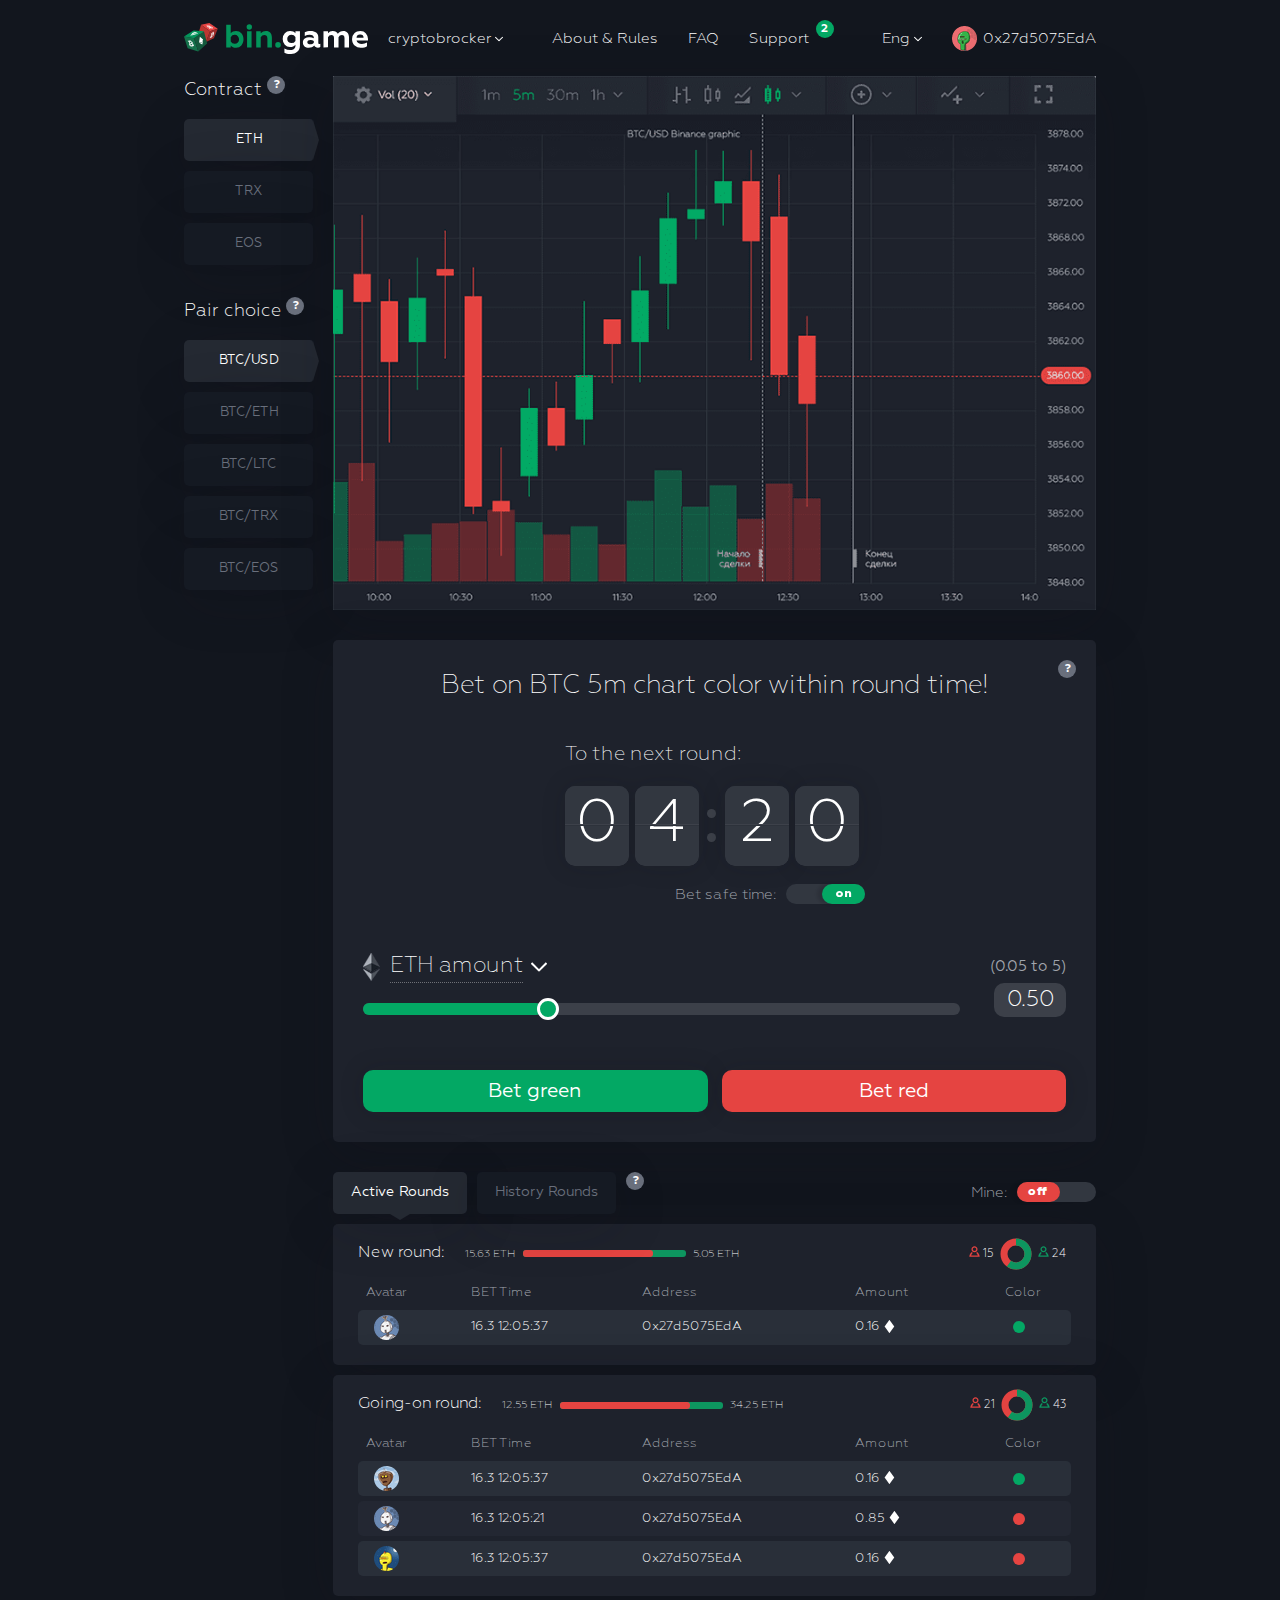
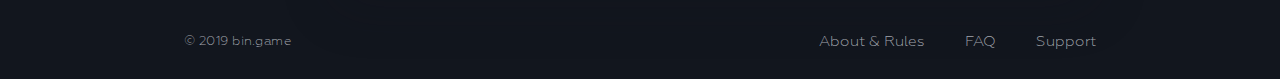
==== commit 1203fbf4: "Add files via upload" ====
--- a/index.html
+++ b/index.html
@@ -37,8 +37,9 @@
 		<div class="wrapper">
 			<div class="header__wrap">
 				<div class="logo">
-					<a href="#">bin.<span>game</span></a>
+					<a href="#"><img src="img/bingame-logo.svg" alt=""></a>
 				</div>
+				
 				<button class="navbar-toggle">
 	                <span class="bar bar1"></span>
 	                <span class="bar bar2"></span>
@@ -47,7 +48,17 @@
 	                <span class="bar bar5"></span>
 				</button>
 				<nav class="navbar">
-					
+					<div class="box-cryp dropdown">
+						<div class="select-cryp"><span>cryptobrocker</span> <svg class="icon icon-icon-arrow-down"><use xlink:href="#icon-icon-arrow-down"></use></svg></div>
+						<ul class="list-cryp dropdown-menu ">
+							<li class="list-cryp__item">
+								<a class="list-cryp__link" href="#">cryptobrocker2</a>
+							</li>
+							<li class="list-cryp__item">
+								<a class="list-cryp__link active" href="#">cryptobrocker3</a>
+							</li>
+						</ul>
+					</div>
 					<div class="box-lang dropdown">
 						<div class="select-lang"><span>Eng</span> <svg class="icon icon-icon-arrow-down"><use xlink:href="#icon-icon-arrow-down"></use></svg></div>
 						<ul class="list-lang dropdown-menu ">
@@ -92,40 +103,60 @@
 			<div class="wrap">
 				<!-- BEGIN NAV SIDEBAR -->
 				<div class="nav-sidebar">
-					<div class="nav-sidebar__title">
-						Choice Value:
-						<div class="info-block info-block--top info-block--center">
-							<span class="info-block__symbol">?</span>
-							<div class="info-block__dropdown">
-								<div class="info-block__title">What the Actibe Rounds</div>
-								<div class="info-block__text">Customer catches deliveryman sipping his milkshake on video: 'I felt really disgusted'</div>
-							</div>
-						</div>
-					</div>
-					<ul class="nav-sidebar-menu">
-						<li class="nav-sidebar-menu__item ">
-							<a href="#" class="nav-sidebar-menu__link active">BTC/USD</a>
-							<div class="info-block info-block--top">
+					<div class="nav-sidebar__inner">
+						<div class="nav-sidebar__title">
+							Contract
+							<div class="info-block info-block--top info-block--center">
 								<span class="info-block__symbol">?</span>
 								<div class="info-block__dropdown">
 									<div class="info-block__title">What the Actibe Rounds</div>
 									<div class="info-block__text">Customer catches deliveryman sipping his milkshake on video: 'I felt really disgusted'</div>
 								</div>
 							</div>
-						</li>
-						<li class="nav-sidebar-menu__item">
-							<a href="#" class="nav-sidebar-menu__link">BTC/ETH</a>
-						</li>
-						<li class="nav-sidebar-menu__item">
-							<a href="#" class="nav-sidebar-menu__link">BTC/LTC</a>
-						</li>
-						<li class="nav-sidebar-menu__item">
-							<a href="#" class="nav-sidebar-menu__link">BTC/TRX</a>
-						</li>
-						<li class="nav-sidebar-menu__item">
-							<a href="#" class="nav-sidebar-menu__link">BTC/EOS</a>
-						</li>
-					</ul>
+						</div>
+						<ul class="nav-sidebar-menu">
+							<li class="nav-sidebar-menu__item ">
+								<a href="#" class="nav-sidebar-menu__link active">ETH</a>
+							</li>
+							<li class="nav-sidebar-menu__item">
+								<a href="#" class="nav-sidebar-menu__link">TRX</a>
+							</li>
+							<li class="nav-sidebar-menu__item">
+								<a href="#" class="nav-sidebar-menu__link">EOS</a>
+							</li>
+							
+						</ul>
+					</div>
+
+					<div class="nav-sidebar__inner">
+						<div class="nav-sidebar__title">
+							Pair choice
+							<div class="info-block info-block--top info-block--center">
+								<span class="info-block__symbol">?</span>
+								<div class="info-block__dropdown">
+									<div class="info-block__title">What the Actibe Rounds</div>
+									<div class="info-block__text">Customer catches deliveryman sipping his milkshake on video: 'I felt really disgusted'</div>
+								</div>
+							</div>
+						</div>
+						<ul class="nav-sidebar-menu"> 
+							<li class="nav-sidebar-menu__item ">
+								<a href="#" class="nav-sidebar-menu__link active">BTC/USD</a>
+							</li>
+							<li class="nav-sidebar-menu__item">
+								<a href="#" class="nav-sidebar-menu__link">BTC/ETH</a>
+							</li>
+							<li class="nav-sidebar-menu__item">
+								<a href="#" class="nav-sidebar-menu__link">BTC/LTC</a>
+							</li>
+							<li class="nav-sidebar-menu__item">
+								<a href="#" class="nav-sidebar-menu__link">BTC/TRX</a>
+							</li>
+							<li class="nav-sidebar-menu__item">
+								<a href="#" class="nav-sidebar-menu__link">BTC/EOS</a>
+							</li>
+						</ul>
+					</div>
 				</div>
 				<!-- NAV SIDEBAR EOF   -->
 
@@ -135,7 +166,7 @@
 						<!-- BEGIN GRAPHIC -->
 						<div class="col box-graphic">
 							<div class="graphic">
-								<img src="img/graphic.png" alt="">
+								<img src="img/graphic.png" alt="" class="graphic-img"> 
 							</div>
 						</div>
 						<!-- GRAPHIC EOF -->
@@ -230,7 +261,7 @@
 								<div class="switch text-right">
 									<label class="switch-block">
 										<span class="switch-block__text">Mine:</span>
-										<input type="checkbox" checked="">
+										<input type="checkbox" >
 										<span class="switch-block__checkbox">
 											<span class="switch-block__swiper">
 												<span class="on">on</span>
@@ -362,114 +393,34 @@
 								</div>
 							</div>
 							<div class="tab-cont hide" id="tab_2">
-								<div class="row">
-									<div class="col tabs-column">
-										<div class="box box-table">
-											<div class="box-table__head">
-												<div class="box-table__title">New round:</div>
-												<div class="box-progress">
-													<div class="box-progress__text">15.63 ETH</div>
-													<div class="progress">
-														<div class="progress__bar" style="width:80%;"></div>
-													</div>
-													<div class="box-progress__text">5.05 ETH</div>
-												</div>
-												<div class="rate">
-													<div class="rate__users"><svg class="icon icon-user text-danger"><use xlink:href="#icon-user"></use></svg> 15</div>
-													<div class="circle">60%</div>
-													<div class="rate__users"><svg class="icon icon-user text-success"><use xlink:href="#icon-user"></use></svg> 24</div>
-												</div>
-											</div>
-											<div class="box-table__body">
-												<table class="table">
-													<thead>
-														<tr>
-															<th>
-																<span class="hidden-xs">Avatar</span>
-																<span class="visible-xs">Ava</span>
-															</th>
-															<th class="nowrap">BET Time</th>
-															<th>
-																<span class="hidden-xs">Address</span>
-																<span class="visible-xs">Add</span>
-															</th>
-															<th>Amount</th>
-															<th class="text-center hidden-xs">Color</th>
-														</tr>
-													</thead>
-													<tbody>
-														<tr class="t-success">					  
-															<td><a href="#"><img src="img/avatar2.png" alt=""></a></td>
-															<td><span class="nowrap">16.3 12:05:37</span></td>
-															<td><div class="t-address">0x27d5075EdA</div></td>
-															<td><span class="amount">0.16</span> <svg class="icon icon-rub-white"><use xlink:href="#icon-rub-white"></use></svg></td>
-															<td class="text-center hidden-xs"><span class="marker-circle marker-circle--success"></span></td>
-														</tr>
-														
-													</tbody>
-												</table>
-											</div>
-										</div>
-									</div>
-									<div class="col tabs-column">
-										<div class="box box-table">
-											<div class="box-table__head">
-												<div class="box-table__title">Going-on round:</div>
-												<div class="box-progress">
-													<div class="box-progress__text">12.55 ETH</div>
-													<div class="progress">
-														<div class="progress__bar" style="width: 80%;"></div>
-													</div>
-													<div class="box-progress__text">34.25 ETH</div>
-												</div>
-												<div class="rate">
-													<div class="rate__users"><svg class="icon icon-user text-danger"><use xlink:href="#icon-user"></use></svg> 21</div>
-													<div class="circle">60%</div>
-													<div class="rate__users"><svg class="icon icon-user text-success"><use xlink:href="#icon-user"></use></svg> 43</div>
-												</div>
-											</div>
-											<div class="box-table__body">
-												<table class="table">
-													<thead>
-														<tr>
-															<th>
-																<span class="hidden-xs">Avatar</span>
-																<span class="visible-xs">Ava</span>
-															</th>
-															<th class="nowrap">BET Time</th>
-															<th>
-																<span class="hidden-xs">Address</span>
-																<span class="visible-xs">Add</span>
-															</th>
-															<th>Amount</th>
-															<th class="text-center hidden-xs">Color</th>
-														</tr>
-													</thead>
-													<tbody>
-														<tr class="t-success">					  
-															<td><a href="#"><img src="img/avatar.png" alt=""></a></td>
-															<td><span class="nowrap">16.3 12:05:37</span></td>
-															<td><div class="t-address">0x27d5075EdA</div></td>
-															<td><span class="amount">0.16</span> <svg class="icon icon-rub-white"><use xlink:href="#icon-rub-white"></use></svg></td>
-															<td class="text-center hidden-xs"><span class="marker-circle marker-circle--success"></span></td>
-														</tr>
-														
-														<tr class="spacer">
-															<td colspan="5" style="display: none;"></td>
-														</tr>
-														<tr class="t-danger">					  
-															<td><a href="#"><img src="img/avatar3.png" alt=""></a></td>
-															<td><span class="nowrap">16.3 12:05:37</span></td>
-															<td><div class="t-address">0x27d5075EdA</div></td>
-															<td><span class="amount">0.16</span> <svg class="icon icon-rub-white"><use xlink:href="#icon-rub-white"></use></svg></td>
-															<td class="text-center hidden-xs"><span class="marker-circle marker-circle--danger"></span></td>
-														</tr>
-													</tbody>
-												</table>
-											</div>
-										</div>
-									</div>
-								</div>
+								<div class="box box-table">
+									<div class="box-table__head">
+										<div class="box-table__title">New round:</div>
+										
+									</div>
+									<div class="box-table__body">
+										<table class="table">
+											<thead>
+												<tr>
+													<th>
+														<span class="hidden-xs">Avatar</span>
+														<span class="visible-xs">Ava</span>
+													</th>
+													<th class="nowrap">BET Time</th>
+													<th>
+														<span class="hidden-xs">Address</span>
+														<span class="visible-xs">Add</span>
+													</th>
+													<th>Amount</th>
+													<th class="text-center hidden-xs">Color</th>
+												</tr>
+											</thead>
+											<tbody>
+												
+											</tbody>
+										</table>
+									</div>
+								</div>	
 							</div>
 						</div>
 					</div>
--- a/css/style.css
+++ b/css/style.css
@@ -1 +1 @@
-.flip-clock-wrapper *{-webkit-box-sizing:border-box;-moz-box-sizing:border-box;-ms-box-sizing:border-box;-o-box-sizing:border-box;box-sizing:border-box;-webkit-backface-visibility:hidden;-moz-backface-visibility:hidden;-ms-backface-visibility:hidden;-o-backface-visibility:hidden;backface-visibility:hidden}.flip-clock-wrapper a{cursor:pointer;text-decoration:none;color:#ccc}.flip-clock-wrapper a:hover{color:#fff}.flip-clock-wrapper.clearfix:after,.flip-clock-wrapper.clearfix:before{content:" ";display:table}.flip-clock-wrapper.clearfix:after{clear:both}.flip-clock-wrapper{font:11px "Helvetica Neue",Helvetica,sans-serif;-webkit-user-select:none;text-align:center;position:relative;width:100%}.flip-clock-meridium{background:0 0!important;box-shadow:0 0 0!important;font-size:36px!important}.flip-clock-meridium a{color:#313333}.flip-clock-wrapper:after,.flip-clock-wrapper:before{content:" ";display:table}.flip-clock-wrapper:after{clear:both}.flip-clock-wrapper ul{list-style:none;position:relative;float:left;margin:3px;width:64px;height:80px;font-size:80px;font-weight:700;line-height:80px;border-radius:10px;background:#000}.flip-clock-wrapper ul li{z-index:1;position:absolute;left:0;top:0;width:100%;height:100%;line-height:75px;text-decoration:none!important}.flip-clock-wrapper ul li:first-child{z-index:2}.flip-clock-wrapper ul li a{display:block;height:100%;position:absolute;top:0;bottom:0;width:100%;-webkit-perspective:200px;-moz-perspective:200px;perspective:200px;margin:0!important;overflow:visible!important;cursor:default!important}.flip-clock-wrapper ul li a div{z-index:1;position:absolute;left:0;width:100%;height:50%;font-size:80px;overflow:hidden;outline:transparent solid 1px}.flip-clock-wrapper ul li a div .shadow{position:absolute;width:100%;height:100%;z-index:2}.flip-clock-wrapper ul li a div.up{-webkit-transform-origin:50% 100%;-moz-transform-origin:50% 100%;-ms-transform-origin:50% 100%;-o-transform-origin:50% 100%;transform-origin:50% 100%;top:0}.flip-clock-wrapper ul li a div.up:after{content:"";position:absolute;top:38px;display:block;left:0;z-index:5;width:100%;height:2px;box-sizing:border-box;background:#3d414a;border-bottom:1px solid #2d323b}.flip-clock-wrapper ul li a div.down{-webkit-transform-origin:50% 0;-moz-transform-origin:50% 0;-ms-transform-origin:50% 0;-o-transform-origin:50% 0;transform-origin:50% 0;bottom:0;border-bottom-left-radius:6px;border-bottom-right-radius:6px}.flip-clock-wrapper ul li a div div.inn{position:absolute;left:0;z-index:1;width:100%;height:200%;color:#fff;font-family:Geometria,sans-serif;text-align:center;background-color:#31363f;border-radius:6px;font-weight:300;font-size:60px}.flip-clock-wrapper ul li a div.up div.inn{top:0}.flip-clock-wrapper ul li a div.down div.inn{bottom:0}.flip-clock-wrapper ul.play li.flip-clock-before{z-index:3}.flip-clock-wrapper .flip{box-shadow:0 0 2.4rem rgba(18,22,30,.15)}.flip-clock-wrapper ul.play li.flip-clock-active{-webkit-animation:10ms linear .49s both asd;-moz-animation:10ms linear .49s both asd;animation:10ms linear .49s both asd;z-index:5}.flip-clock-divider{float:left;display:inline-block;position:relative;width:20px;margin:3px 2px;height:80px}.flip-clock-divider:first-child{width:0}.flip-clock-dot{display:block;background:#323434;width:9px;height:9px;position:absolute;border-radius:50%;box-shadow:0 0 5px rgba(0,0,0,.5);left:6px}.flip-clock-divider .flip-clock-label{position:absolute;top:-1.5em;right:-86px;color:#000;display:none;text-shadow:none}.minutes{display:none}.flip-clock-divider.minutes .flip-clock-label{right:-88px}.flip-clock-divider.seconds .flip-clock-label{right:-91px}.flip-clock-dot.top{top:23px}.flip-clock-dot.bottom{bottom:25px}@-webkit-keyframes asd{0%{z-index:2}100%{z-index:4}}@-moz-keyframes asd{0%{z-index:2}100%{z-index:4}}@-o-keyframes asd{0%{z-index:2}100%{z-index:4}}@keyframes asd{0%{z-index:2}100%{z-index:4}}.flip-clock-wrapper ul.play li.flip-clock-active .down{z-index:2;-webkit-animation:.5s linear .5s both turn;-moz-animation:.5s linear .5s both turn;animation:.5s linear .5s both turn}@-webkit-keyframes turn{0%{-webkit-transform:rotateX(90deg)}100%{-webkit-transform:rotateX(0)}}@-moz-keyframes turn{0%{-moz-transform:rotateX(90deg)}100%{-moz-transform:rotateX(0)}}@-o-keyframes turn{0%{-o-transform:rotateX(90deg)}100%{-o-transform:rotateX(0)}}@keyframes turn{0%{transform:rotateX(90deg)}100%{transform:rotateX(0)}}.flip-clock-wrapper ul.play li.flip-clock-before .up{z-index:2;-webkit-animation:.5s linear both turn2;-moz-animation:.5s linear both turn2;animation:.5s linear both turn2}@-webkit-keyframes turn2{0%{-webkit-transform:rotateX(0)}100%{-webkit-transform:rotateX(-90deg)}}@-moz-keyframes turn2{0%{-moz-transform:rotateX(0)}100%{-moz-transform:rotateX(-90deg)}}@-o-keyframes turn2{0%{-o-transform:rotateX(0)}100%{-o-transform:rotateX(-90deg)}}@keyframes turn2{0%{transform:rotateX(0)}100%{transform:rotateX(-90deg)}}.flip-clock-wrapper ul li.flip-clock-active{z-index:3}100%{opacity:1;opacity:0}a,abbr,acronym,address,applet,article,aside,audio,b,big,blockquote,body,canvas,caption,center,cite,code,dd,del,details,dfn,div,dl,dt,em,embed,fieldset,figcaption,figure,footer,form,h1,h2,h3,h4,h5,h6,header,hgroup,html,i,iframe,img,ins,kbd,label,legend,li,main,mark,menu,nav,object,ol,output,p,pre,q,ruby,s,samp,section,small,span,strike,strong,sub,summary,sup,table,tbody,td,tfoot,th,thead,time,tr,tt,u,ul,var,video{margin:0;padding:0;border:0;font-size:100%}article,aside,details,figcaption,figure,footer,header,hgroup,main,menu,nav,section{display:block}blockquote,q{quotes:none}blockquote:after,blockquote:before,q:after,q:before{content:'';content:none}table{border-collapse:collapse;border-width:0;padding:0;margin:0}html{height:100%;-webkit-text-size-adjust:none;-ms-text-size-adjust:none;font-size:62.5%}input,textarea{color:#333;outline:0;border-radius:0;-moz-border-radius:0;-webkit-border-radius:0;-webkit-appearance:none}button,input[type=button],input[type=submit]{cursor:pointer;-webkit-appearance:none;outline:0}form,td{margin:0;padding:0}a{color:inherit;font-family:inherit;-webkit-transition:.3s linear;transition:.3s linear;text-decoration:none;outline:0;-webkit-tap-highlight-color:transparent;-webkit-tap-highlight-color:transparent}*,:after,:before{box-sizing:border-box}@font-face{font-family:Geometria;src:url(../fonts/Geometria-ExtraLight.eot);src:url(../fonts/Geometria-ExtraLight.eot?#iefix) format("embedded-opentype"),url(../fonts/Geometria-ExtraLight.woff2) format("woff2"),url(../fonts/Geometria-ExtraLight.woff?ver1.0) format("woff"),url(../fonts/Geometria-ExtraLight.ttf) format("truetype"),url(../fonts/Geometria-ExtraLight.svg#Geometria-ExtraLight) format("svg");font-style:normal;font-weight:200}@font-face{font-family:Geometria;src:url(../fonts/Geometria-Light.eot);src:url(../fonts/Geometria-Light.eot?#iefix) format("embedded-opentype"),url(../fonts/Geometria-Light.woff2) format("woff2"),url(../fonts/Geometria-Light.woff?ver1.0) format("woff"),url(../fonts/Geometria-Light.ttf) format("truetype"),url(../fonts/Geometria-Light.svg#Geometria-Light) format("svg");font-style:normal;font-weight:300}@font-face{font-family:Geometria;src:url(../fonts/Geometria.eot);src:url(../fonts/Geometria.eot?#iefix) format("embedded-opentype"),url(../fonts/Geometria.woff2) format("woff2"),url(../fonts/Geometria.woff?ver1.0) format("woff"),url(../fonts/Geometria.ttf) format("truetype"),url(../fonts/Geometria.svg#Geometria) format("svg");font-style:normal;font-weight:400}@font-face{font-family:Geometria;src:url(../fonts/Geometria-Medium.eot);src:url(../fonts/Geometria-Medium.eot?#iefix) format("embedded-opentype"),url(../fonts/Geometria-Medium.woff2) format("woff2"),url(../fonts/Geometria-Medium.woff?ver1.0) format("woff"),url(../fonts/Geometria-Medium.ttf) format("truetype"),url(../fonts/Geometria-Medium.svg#Geometria-Medium) format("svg");font-style:normal;font-weight:600}@font-face{font-family:Geometria;src:url(../fonts/Geometria-Bold.eot);src:url(../fonts/Geometria-Bold.eot?#iefix) format("embedded-opentype"),url(../fonts/Geometria-Bold.woff2) format("woff2"),url(../fonts/Geometria-Bold.woff?ver1.0) format("woff"),url(../fonts/Geometria-Bold.ttf) format("truetype"),url(../fonts/Geometria-Bold.svg#Geometria-Bold) format("svg");font-style:normal;font-weight:700}@font-face{font-family:Geometria;src:url(../fonts/Geometria-ExtraBold.eot);src:url(../fonts/Geometria-ExtraBold.eot?#iefix) format("embedded-opentype"),url(../fonts/Geometria-ExtraBold.woff2) format("woff2"),url(../fonts/Geometria-ExtraBold.woff?ver1.0) format("woff"),url(../fonts/Geometria-ExtraBold.ttf) format("truetype"),url(../fonts/Geometria-ExtraBold.svg#Geometria-ExtraBold) format("svg");font-style:normal;font-weight:900}html.b-fixed{overflow:hidden;position:relative;height:100%;margin-right:17px}html.b-fixed.ios{margin-right:0}body{margin:0;padding:0;position:relative;-webkit-font-smoothing:antialiased;-moz-osx-font-smoothing:grayscale;color:#fff;font:400 1.6rem/1.4 Geometria,Arial,sans-serif;background:#12161e;min-height:100%;display:-webkit-box;display:-webkit-flex;display:-ms-flexbox;display:flex}.main-wrapper{padding:0;min-width:32rem;position:relative;overflow-x:hidden;opacity:1;-webkit-box-flex:1;-webkit-flex:1 1 auto;-ms-flex:1 1 auto;flex:1 1 auto;display:-webkit-box;display:-webkit-flex;display:-ms-flexbox;display:flex;-webkit-box-orient:vertical;-webkit-box-direction:normal;-webkit-flex-flow:column nowrap;-ms-flex-flow:column nowrap;flex-flow:column nowrap;min-height:100vh;width:100%}.wrapper{width:100%;min-width:32rem;max-width:158rem;padding:0 4rem;margin:0 auto;position:relative}.text-left{text-align:left!important}.text-center{text-align:center!important}.text-right{text-align:right!important}.text-success{color:#0d955f!important}.text-danger{color:#e34341!important}.nowrap{white-space:nowrap}.word-break{word-break:break-all}h1{font-size:3rem;font-weight:700;margin-bottom:2rem;margin-top:0}h2{font-size:3rem;font-weight:700;margin-top:3rem;margin-bottom:2rem}h3{font-size:2.2rem;margin-top:3rem;margin-bottom:2rem;font-weight:700}h4{font-size:1.9rem}h5{font-size:1.6rem}p{margin-bottom:2rem}ol:not([class]) li,ul:not([class]) li{margin-bottom:1rem}img{display:block;max-width:100%}.loaded .main-wrapper{visibility:hidden;opacity:0;-webkit-transition:opacity .3s;transition:opacity .3s}.loaded .icon-load{display:-webkit-box;display:-webkit-flex;display:-ms-flexbox;display:flex}.icon-load{position:fixed;top:0;left:0;right:0;bottom:0;display:none;-webkit-box-pack:center;-webkit-justify-content:center;-ms-flex-pack:center;justify-content:center;-webkit-box-align:center;-webkit-align-items:center;-ms-flex-align:center;align-items:center;width:auto}.ball{width:3rem;height:3rem;border-radius:1.5rem;background:#fff;opacity:.3}.a{margin-right:1rem;-webkit-animation:.7s ease-out infinite alternate ball-a;animation:.7s ease-out infinite alternate ball-a}.b{margin-right:1rem;-webkit-animation:.7s ease-out .2s infinite alternate ball-b;animation:.7s ease-out .2s infinite alternate ball-b}.c{-webkit-animation:.7s ease-out .4s infinite alternate ball-c;animation:.7s ease-out .4s infinite alternate ball-c}@-webkit-keyframes ball-a{from{height:2rem;opacity:.3;background:#fff}to{height:7rem;opacity:1;background:green}}@keyframes ball-a{from{height:2rem;opacity:.3;background:#fff}to{height:7rem;opacity:1;background:green}}@-webkit-keyframes ball-b{from{height:2rem;opacity:.3;background:#fff}to{height:6.5rem;opacity:1;background:#ff0}}@keyframes ball-b{from{height:2rem;opacity:.3;background:#fff}to{height:6.5rem;opacity:1;background:#ff0}}@-webkit-keyframes ball-c{from{height:2rem;opacity:.3;background:#fff}to{height:6rem;opacity:1;background:red}}@keyframes ball-c{from{height:2rem;opacity:.3;background:#fff}to{height:6rem;opacity:1;background:red}}.dropdown{position:relative}.dropdown-menu{position:absolute;display:none;top:100%;left:0;margin-top:.5rem;box-shadow:1rem 1rem 1.9rem .5rem rgba(0,0,0,.05);background-color:#272c35;list-style:none;z-index:3;padding:.5rem 0;width:100%;min-width:10rem;max-width:25rem;border-radius:.5rem}.dropdown-menu--right{left:auto;right:0;text-align:right}.dropdown-menu li.active a{background:#363c46}.dropdown-menu a{display:block;color:#fff;font-size:1.3rem;font-weight:300;padding:.7rem 2.5rem}.dropdown-menu a:hover{background:#363c46}.dropdown-menu.open{display:block}.slider{height:1.2rem;border-radius:.6rem;position:relative;margin:2rem 0;background-color:#3c4049}.slider__range{height:100%;position:absolute;left:0;top:0;border-radius:.6rem;background-color:#03a864}.slider__handler{position:absolute;top:-.5rem;left:0;margin-left:-.5rem;width:2.2rem;height:2.2rem;border:.3rem solid #fff;border-radius:50%;background-color:#03a864}.slider-input{width:7.2rem;height:3.4rem;border-radius:1rem;font-size:2.2rem;display:inline-block;color:#fff;text-align:center;padding:0 .8rem;border:none;font-weight:300;font-family:Geometria;background-color:#3c4049}.row{margin-left:-1rem;margin-right:-1rem;display:-webkit-box;display:-webkit-flex;display:-ms-flexbox;display:flex;-webkit-flex-wrap:wrap;-ms-flex-wrap:wrap;flex-wrap:wrap}.row .col{padding-left:1rem;padding-right:1rem}.row .col-6{width:50%}.sup{display:inline-block;vertical-align:super;position:relative;top:-.4rem;margin-top:-.1rem;min-width:1.8rem;height:1.8rem;line-height:1.8rem;text-align:center;color:#fff;font-weight:700;border-radius:50%;font-size:1.2rem;background-color:#03a864}.info-block{display:inline-block;vertical-align:middle;position:relative;z-index:6}@media screen and (min-width:1025px){.info-block:hover .info-block__dropdown{display:block;visibility:visible;overflow:visible;height:auto;width:auto;opacity:1}}@media screen and (max-width:1024px){.info-block.open .info-block__dropdown{display:block;visibility:visible;overflow:visible;height:auto;width:auto;opacity:1}}.info-block--right .info-block__dropdown{left:auto;right:1.4rem}.info-block--top .info-block__dropdown{bottom:auto;top:1.4rem}.info-block--center .info-block__dropdown{left:50%;-webkit-transform:translate(-50%,0);-ms-transform:translate(-50%,0);transform:translate(-50%,0);right:auto;margin-top:1rem}.info-block__symbol{width:1.8rem;height:1.8rem;position:relative;cursor:pointer;z-index:6;display:block;border-radius:50%;line-height:1.8rem;color:#fff;font-size:1.2rem;font-weight:700;text-align:center;padding-left:.1rem;background-color:#696f7c;-webkit-transition:.2s linear;transition:.2s linear}.info-block__symbol:hover{background:#535761}.info-block__dropdown{position:absolute;bottom:1.4rem;left:1.4rem;box-shadow:1rem 1rem 1.9rem .5rem rgba(0,0,0,.05);border-radius:.5rem;padding:1.5rem 3rem;background-color:#363c46;min-width:30rem;opacity:0;visibility:hidden;overflow:hidden;-webkit-transition:.2s linear .1s;transition:.2s linear .1s;z-index:5}.info-block__title{font-size:1.8rem;font-weight:300}.info-block__text{color:#b2b5bb;font-size:1.3rem;font-weight:300}.nav-tab-list{list-style:none;display:-webkit-box;display:-webkit-flex;display:-ms-flexbox;display:flex;-webkit-box-align:center;-webkit-align-items:center;-ms-flex-align:center;align-items:center}.nav-tab-list__item{margin-right:1rem;margin-bottom:1rem;position:relative}.nav-tab-list__item--info{position:relative;height:4.2rem}.nav-tab-list__item--info .info-block{position:absolute;top:0;left:0}.nav-tab-list__item.active .nav-tab-list__link{background-color:#242932;color:#fff}.nav-tab-list__item.active .nav-tab-list__link:after{content:'';display:block;top:100%;left:50%;-webkit-transform:translate(-50%,0);-ms-transform:translate(-50%,0);transform:translate(-50%,0);position:absolute;width:0;height:0;border-style:solid;border-width:.6rem 1rem 0;border-color:#242932 transparent transparent}.nav-tab-list__item.last{margin-left:auto;margin-right:0}.nav-tab-list__link{display:-webkit-box;display:-webkit-flex;display:-ms-flexbox;display:flex;-webkit-box-align:center;-webkit-align-items:center;-ms-flex-align:center;align-items:center;text-align:center;position:relative;padding:.5rem 1.8rem;font-weight:500;font-size:1.4rem;color:#696f7c;height:4.2rem;box-shadow:0 1.1rem 5.4rem rgba(18,22,30,.2);border-radius:.5rem;background-color:#151a23}.nav-tab-list__link:hover{color:#fff;background:#1b212b}.box{box-shadow:0 1.1rem 5.4rem rgba(18,22,30,.2);border-radius:.5rem;background-color:#1e222c}.marker-circle{display:inline-block;vertical-align:middle;width:1.2rem;height:1.2rem;border-radius:50%}.marker-circle--success{background-color:#03a864}.marker-circle--danger{background:#e54441}.circle{display:block;font-size:0}.svg-circle circle{fill:transparent;stroke:#e34341;stroke-width:7;stroke-dasharray:75px 75px}.svg-circle circle:nth-child(2n){fill:transparent;stroke:#0d955f;stroke-width:7;fill-rule:#1e222c}.hide{position:absolute;left:0;top:0;height:0;width:0;overflow:hidden;z-index:-1;opacity:0;visibility:hidden}.tab-cont{opacity:1;-webkit-transition:opacity .4s;transition:opacity .4s;visibility:visible}.tab-cont.hide{opacity:0}.icon{display:inline-block;width:1em;height:1em;stroke-width:0;stroke:currentColor;fill:currentColor;-webkit-transition:.3s linear;transition:.3s linear;position:relative}.btn,a.btn{position:relative;display:-webkit-inline-box;display:-webkit-inline-flex;display:-ms-inline-flexbox;display:inline-flex;-webkit-box-align:center;-webkit-align-items:center;-ms-flex-align:center;align-items:center;-webkit-box-pack:center;-webkit-justify-content:center;-ms-flex-pack:center;justify-content:center;vertical-align:middle;height:4.2rem;padding:0 2rem;color:#fff;font:2rem/1.6rem Geometria,Arial,sans-serif;text-align:center;text-decoration:none;border:none;background:0 0;border-radius:1rem;cursor:pointer;box-shadow:0 0 2.4rem rgba(18,22,30,.15);-webkit-transition:.2s linear,background .2s linear;transition:.2s linear,background .2s linear}.btn:hover,a.btn:hover{text-decoration:none;color:#fff}.btn--success,a.btn--success{background-color:#03a864}.btn--success:hover,a.btn--success:hover{background:#07b86f}.btn--danger,a.btn--danger{background-color:#e54441}.btn--danger:hover,a.btn--danger:hover{background:#f1524f}.btn--block,a.btn--block{display:-webkit-box;display:-webkit-flex;display:-ms-flexbox;display:flex;width:100%}button.btn,input.btn{display:inline-block}button.btn--block,input.btn--block{display:block;width:100%}.buttons{display:-webkit-box;display:-webkit-flex;display:-ms-flexbox;display:flex;-webkit-flex-wrap:wrap;-ms-flex-wrap:wrap;flex-wrap:wrap;margin:0 -.7rem}.buttons__item{min-width:12rem;-webkit-box-flex:1;-webkit-flex:1;-ms-flex:1;flex:1;padding:0 .7rem}.form-field{margin-bottom:1.5rem}.form-input{display:block;width:100%;height:4.7rem;padding:0 1.5rem;color:#fff;font:1.5rem Geometria,Arial,sans-serif;border:.1rem solid #d6d6d6;background:#fff;border-radius:.2rem}.form-input:hover{border-color:#a7a7a7}.form-input:-ms-input-placeholder{color:#7d7d7d}.form-input::-ms-input-placeholder{color:#7d7d7d}.form-input::placeholder{color:#7d7d7d}.form-input:-moz-placeholder,.form-input::-moz-placeholder{color:#7d7d7d;opacity:1}.form-input::-webkit-input-placeholder{color:#7d7d7d}input[type=search]{-webkit-appearance:none}::-ms-clear{width:0;height:0}textarea.form-input{height:auto;min-height:10rem;padding-top:1rem;resize:none;overflow:auto}label{display:block;font-weight:600;margin-bottom:.5rem}.checkbox input[type=checkbox]{display:none}.checkbox:hover .checkbox__text:before{background-image:url(../img/check.svg);background-repeat:no-repeat;background-position:center;background-size:1rem .7rem}.checkbox:active .checkbox__text:before{background:#739b41}.checkbox__text{padding-left:2.7rem;min-height:1.8rem;display:block;font-size:1.5rem;font-weight:400;line-height:1.4;position:relative}.checkbox__text:before{content:'';display:block;position:absolute;left:0;top:.2rem;width:1.8rem;height:1.8rem;border-radius:.1rem;-webkit-transition:.2s linear;transition:.2s linear}.switch-block{display:-webkit-inline-box;display:-webkit-inline-flex;display:-ms-inline-flexbox;display:inline-flex;-webkit-box-align:center;-webkit-align-items:center;-ms-flex-align:center;align-items:center;margin:0;cursor:pointer}.switch-block input{display:none}.switch-block input:checked~.switch-block__checkbox .switch-block__swiper{left:3.6rem;background-color:#03a864}.switch-block input:checked~.switch-block__checkbox .switch-block__swiper:hover{background:#07b86f}.switch-block input:checked~.switch-block__checkbox .switch-block__swiper .off{display:none}.switch-block input:checked~.switch-block__checkbox .switch-block__swiper .on{display:block}.switch-block__text{color:#a1a5ad;font-size:1.5rem;margin-right:1rem;-webkit-box-flex:1;-webkit-flex:1;-ms-flex:1;flex:1;min-width:1px;font-weight:300}.switch-block__checkbox{-webkit-box-flex:0;-webkit-flex:none;-ms-flex:none;flex:none;width:7.9rem;height:2rem;border-radius:1rem;background-color:#323740;position:relative}.switch-block__swiper{position:absolute;top:0;left:0;width:4.3rem;text-align:center;color:#fff;font-size:1.2rem;font-weight:900;height:2rem;line-height:2rem;box-shadow:-.5rem 0 .3rem rgba(13,16,21,.15);border-radius:1rem;background-color:#e54441;-webkit-transition:.2s linear;transition:.2s linear}.switch-block__swiper:hover{background:#f1524f}.switch-block__swiper .on{display:none}.header{width:100%;min-width:32rem;text-align:left;-webkit-flex-shrink:0;-ms-flex-negative:0;flex-shrink:0;padding:2.3rem 0}.header__wrap{display:-webkit-box;display:-webkit-flex;display:-ms-flexbox;display:flex;-webkit-box-pack:justify;-webkit-justify-content:space-between;-ms-flex-pack:justify;justify-content:space-between;-webkit-box-align:center;-webkit-align-items:center;-ms-flex-align:center;align-items:center}.navbar{display:-webkit-box;display:-webkit-flex;display:-ms-flexbox;display:flex;-webkit-box-align:center;-webkit-align-items:center;-ms-flex-align:center;align-items:center;-webkit-box-flex:1;-webkit-flex:1;-ms-flex:1;flex:1}.navbar-menu{margin:0 auto;list-style:none;display:-webkit-box;display:-webkit-flex;display:-ms-flexbox;display:flex;-webkit-box-align:center;-webkit-align-items:center;-ms-flex-align:center;align-items:center}.navbar-menu__item{margin:0 2.3rem}.navbar-menu__link{display:block;font-size:1.5rem;font-weight:300}.navbar-menu__link span{display:inline-block;white-space:nowrap;padding-bottom:.2rem;border-bottom:.1rem solid transparent;-webkit-transition:.2s linear;transition:.2s linear}.navbar-menu__link:hover{text-decoration:none}.navbar-menu__link:hover span{border-color:#4b5261}.navbar .box-lang,.navbar .user{-webkit-box-ordinal-group:2;-webkit-order:1;-ms-flex-order:1;order:1}.navbar-toggle{display:none}.logo{-webkit-box-flex:0;-webkit-flex:none;-ms-flex:none;flex:none}.logo a{font-size:3.1rem;font-weight:700;color:#03a864}.logo a span{color:#fff}.logo a:hover{text-decoration:none}.box-lang{margin:0 2.3rem 0 0}.box-lang .list-lang{width:auto;min-width:1px;left:-2rem}.box-lang .list-lang__link{padding-left:2rem;padding-right:2rem;white-space:nowrap}.list-lang{display:none}.select-lang{font-size:1.5rem;font-weight:300;display:block;cursor:pointer}.select-lang .icon{font-size:.8rem;margin-left:.4rem}.user{margin:0 0 0 2.3rem}.user__container{display:-webkit-box;display:-webkit-flex;display:-ms-flexbox;display:flex;-webkit-box-align:center;-webkit-align-items:center;-ms-flex-align:center;align-items:center}.user__img{-webkit-box-flex:0;-webkit-flex:none;-ms-flex:none;flex:none;width:2.5rem}.user__title{font-size:1.5rem;font-weight:300;display:block;-webkit-box-flex:1;-webkit-flex:1;-ms-flex:1;flex:1;min-width:1px;margin-left:.6rem}.main{width:100%;min-width:32rem;text-align:left;-webkit-box-flex:1;-webkit-flex:1 1 auto;-ms-flex:1 1 auto;flex:1 1 auto}.wrap{display:-webkit-box;display:-webkit-flex;display:-ms-flexbox;display:flex;-webkit-box-align:start;-webkit-align-items:flex-start;-ms-flex-align:start;align-items:flex-start}.wrap .content{-webkit-box-flex:1;-webkit-flex:1;-ms-flex:1;flex:1;min-width:1px}.nav-sidebar{width:12.9rem;-webkit-box-flex:0;-webkit-flex:none;-ms-flex:none;flex:none;margin-right:2rem}.nav-sidebar__title{display:none}.nav-sidebar-menu{list-style:none}.nav-sidebar-menu__item{margin-bottom:1rem;position:relative}.nav-sidebar-menu__item .info-block{right:-.2rem;top:-.2rem;position:absolute}.nav-sidebar-menu__link{display:-webkit-box;display:-webkit-flex;display:-ms-flexbox;display:flex;-webkit-box-align:center;-webkit-align-items:center;-ms-flex-align:center;align-items:center;-webkit-box-pack:center;-webkit-justify-content:center;-ms-flex-pack:center;justify-content:center;text-transform:uppercase;color:#696f7c;font-size:1.3rem;box-shadow:0 1.1rem 5.4rem rgba(18,22,30,.2);border-radius:.5rem;background-color:#151a23;padding:.5rem 1.1rem;text-align:center;position:relative;height:4.2rem}.nav-sidebar-menu__link.active{background-color:#242932;color:#fff;border-radius:.5rem .3rem .3rem .5rem}.nav-sidebar-menu__link.active:after{content:'';display:block;position:absolute;left:100%;top:.1rem;width:0;height:0;border-style:solid;border-width:2rem 0 2rem .6rem;border-color:transparent transparent transparent #242932}.nav-sidebar-menu__link:hover{color:#fff;background:#1b212b}.box-graphic{-webkit-box-flex:1;-webkit-flex:1;-ms-flex:1;flex:1;min-width:1px;display:-webkit-box;display:-webkit-flex;display:-ms-flexbox;display:flex}.box-control{-webkit-box-flex:0;-webkit-flex:none;-ms-flex:none;flex:none;width:42rem;display:-webkit-box;display:-webkit-flex;display:-ms-flexbox;display:flex}.control,.graphic{box-shadow:0 1.1rem 5.4rem rgba(18,22,30,.2);border-radius:.5rem;background-color:#1e222c;width:100%;margin-bottom:3rem;position:relative}.control{padding:3rem 5rem}.control__title{font-size:3.2rem;font-weight:100;text-align:center;line-height:1.25;margin-bottom:3.7rem}.control .info-block{right:2rem;top:2rem;position:absolute}.timer{max-width:30rem;margin-left:auto;margin-right:auto}.timer__title{font-size:2.2rem;font-weight:200}.clock{width:auto;margin:1rem -.3rem 1.5rem}.bet{display:-webkit-box;display:-webkit-flex;display:-ms-flexbox;display:flex;margin:4.5rem -1.5rem 3.5rem}.bet__left{-webkit-box-flex:1;-webkit-flex:1;-ms-flex:1;flex:1;min-width:1px;padding-left:1.5rem;padding-right:1.5rem}.bet__right{-webkit-box-flex:0;-webkit-flex:none;-ms-flex:none;flex:none;padding-left:1.5rem;padding-right:1.5rem;text-align:right;padding-top:.5rem}.bet-select{display:-webkit-box;display:-webkit-flex;display:-ms-flexbox;display:flex;-webkit-box-align:center;-webkit-align-items:center;-ms-flex-align:center;align-items:center;cursor:pointer;margin-bottom:1rem}.bet-select__icon{-webkit-box-flex:0;-webkit-flex:none;-ms-flex:none;flex:none;margin-right:1rem}.bet-select .icon{margin-left:.8rem}.bet-select__text{font-size:2.2rem;font-weight:200;white-space:nowrap;line-height:1.4;border-bottom:.1rem dotted #6e7076}.bet-nav__list{display:none}.bet__count{color:#a1a5ad;font-size:1.5rem;margin-bottom:.6rem}.tabs-column{width:50%;display:-webkit-box;display:-webkit-flex;display:-ms-flexbox;display:flex;margin-bottom:1rem}.box-table{width:100%}.box-table__head{display:-webkit-box;display:-webkit-flex;display:-ms-flexbox;display:flex;-webkit-box-align:center;-webkit-align-items:center;-ms-flex-align:center;align-items:center;padding:1.3rem 3rem}.box-table__head .rate{margin-left:auto}.box-table__head+.box-table__body{padding-top:0}.box-table__title{font-size:1.8rem;font-weight:300;line-height:1.4;padding-bottom:.2rem}.box-table .box-progress{margin:0 4rem;-webkit-box-flex:1;-webkit-flex:1 0 auto;-ms-flex:1 0 auto;flex:1 0 auto}.box-table__body{padding:2rem 3rem}.box-progress{display:-webkit-box;display:-webkit-flex;display:-ms-flexbox;display:flex;-webkit-box-align:center;-webkit-align-items:center;-ms-flex-align:center;align-items:center}.box-progress__text{-webkit-box-flex:0;-webkit-flex:none;-ms-flex:none;flex:none;font-size:1.1rem;font-weight:200;text-transform:uppercase}.box-progress .progress{-webkit-box-flex:1;-webkit-flex:1;-ms-flex:1;flex:1;margin:0 .7rem}.progress{-webkit-box-flex:1;-webkit-flex:1;-ms-flex:1;flex:1;min-width:9rem;background:#0d955f;height:.7rem;max-width:16.3rem;border-radius:.3rem}.progress__bar{background-color:#e54441;height:.7rem;border-radius:.3rem}.rate{display:-webkit-box;display:-webkit-flex;display:-ms-flexbox;display:flex;-webkit-box-align:center;-webkit-align-items:center;-ms-flex-align:center;align-items:center}.rate__users{margin:0 .5rem;font-size:1.1rem;font-weight:300;white-space:nowrap}.table{width:100%}.table th{font-size:1.3rem;font-weight:300;color:#a1a5ad;padding:0 .8rem .8rem;text-align:left}.table td{font-size:1.3rem;font-weight:300;color:#fff;padding:.5rem .8rem;text-align:left;background-color:#292f39}.table td .icon{vertical-align:middle;position:relative;top:-.1rem}.table td:first-child{border-radius:.5rem 0 0 .5rem;padding-left:1.6rem}.table td:last-child{border-radius:0 .5rem .5rem 0;padding-right:1.6rem}.table tr:not(.spacer):hover td{background:#313741}.table tr.spacer{height:.5rem}.table tbody tr:nth-child(4n-1) td{background-color:#232732}.table tbody tr:nth-child(4n-1):not(.spacer):hover td{background:#2c303d}.t-address{overflow:hidden;-ms-text-overflow:ellipsis;text-overflow:ellipsis;white-space:nowrap}.footer{width:100%;min-width:32rem;-webkit-flex-shrink:0;-ms-flex-negative:0;flex-shrink:0;padding:2.5rem 0}.footer__wrap{display:-webkit-box;display:-webkit-flex;display:-ms-flexbox;display:flex;-webkit-flex-wrap:wrap;-ms-flex-wrap:wrap;flex-wrap:wrap;-webkit-box-pack:justify;-webkit-justify-content:space-between;-ms-flex-pack:justify;justify-content:space-between;-webkit-box-align:center;-webkit-align-items:center;-ms-flex-align:center;align-items:center}.footer-nav{list-style:none;display:-webkit-box;display:-webkit-flex;display:-ms-flexbox;display:flex;-webkit-box-align:center;-webkit-align-items:center;-ms-flex-align:center;align-items:center;-webkit-flex-wrap:wrap;-ms-flex-wrap:wrap;flex-wrap:wrap}.footer-nav__item{margin-right:4rem}.footer-nav__item:last-child{margin-right:0}.footer-nav__link{color:#a1a5ad;font-weight:300;font-size:1.5rem}.footer-nav__link:hover{color:#fff}.copyright{color:#a1a5ad;font-weight:300;font-size:1.3rem}@media screen and (max-width:1599px){.wrapper{max-width:1380px}.box-table__body,.box-table__head{padding-left:2.5rem;padding-right:2.5rem}.box-table__title{font-size:1.6rem}.box-table .box-progress{margin:0 2rem}}@media screen and (max-width:1399px){.wrapper{max-width:1180px;max-width:992px}.box-control{width:38rem}.control{padding:3rem}.control__title{font-size:2.6rem}.timer__title{font-size:2rem}.tabs-column{width:100%}.wrapper .box-control,.wrapper .box-graphic{width:100%}}@media screen and (max-width:1024px){.wrapper{padding-left:2rem;padding-right:2rem}.list-lang{right:auto!important;left:0!important;text-align:left}body{padding-top:8rem}.header{position:fixed;top:0;left:0;width:100%;box-shadow:.1rem .2rem 2.9rem #0c1016;background-color:#141922;z-index:98;padding:1.1rem 0}.navbar{padding:9rem 3rem 6rem;display:none;position:fixed;top:0;left:0;width:100%;bottom:-4rem;overflow:hidden;overflow-y:auto;text-align:center;z-index:99;background-color:rgba(20,25,34,.98)}.navbar .box-lang,.navbar .user{display:inline-block;vertical-align:middle;margin-bottom:4rem}.navbar.open{display:block}.navbar-menu{margin-left:0;margin-right:0;width:100%;-webkit-box-ordinal-group:2;-webkit-order:1;-ms-flex-order:1;order:1;display:block}.navbar-menu__item{margin:0 0 2rem}.navbar-menu__link{font-size:2.6rem}.navbar-toggle{position:relative;display:block;height:2.1rem;width:2.7rem;background-color:transparent;border:none;padding:0;z-index:100}.navbar-toggle .bar{padding:0;width:2.7rem;height:.3rem;background-color:#fff;display:block;border-radius:.2rem;-webkit-transition:.4s ease-in-out,-webkit-transform .4s ease-in-out .4s;transition:.4s ease-in-out,transform .4s ease-in-out .4s,-webkit-transform .4s ease-in-out .4s;position:absolute}.navbar-toggle .bar1{top:.1rem}.navbar-toggle .bar4{top:.9rem}.navbar-toggle .bar5{bottom:.1rem}.navbar-toggle .bar2{width:.1rem;-webkit-transform:rotate(90deg);-ms-transform:rotate(90deg);transform:rotate(90deg);left:1.3rem}.navbar-toggle .bar2,.navbar-toggle .bar3{top:.9rem}.navbar-toggle .bar3{width:.1rem;left:1.3rem;right:0}.navbar-toggle.active .bar1{top:.13rem;background-color:transparent}.navbar-toggle.active .bar2{left:0;width:2.3rem;-webkit-transform:rotate(45deg);-ms-transform:rotate(45deg);transform:rotate(45deg)}.navbar-toggle.active .bar3{left:0;width:2.3rem;-webkit-transform:rotate(-45deg);-ms-transform:rotate(-45deg);transform:rotate(-45deg)}.navbar-toggle.active .bar4{background-color:transparent}.navbar-toggle.active .bar5{bottom:1.3rem;background-color:transparent}}@media screen and (max-width:767px){.wrap{display:block}.nav-sidebar{width:auto;margin-right:0}.nav-sidebar__title{display:-webkit-box;display:-webkit-flex;display:-ms-flexbox;display:flex;-webkit-box-align:center;-webkit-align-items:center;-ms-flex-align:center;align-items:center;-webkit-flex-wrap:wrap;-ms-flex-wrap:wrap;flex-wrap:wrap;margin-bottom:1.5rem;font-size:1.8rem;font-weight:300}.nav-sidebar__title .info-block{margin-left:1rem}.nav-sidebar-menu{display:-webkit-box;display:-webkit-flex;display:-ms-flexbox;display:flex;-webkit-flex-wrap:wrap;-ms-flex-wrap:wrap;flex-wrap:wrap}.nav-sidebar-menu__item{margin:0 .8rem .8rem 0}.nav-sidebar-menu__item .info-block{display:none}.nav-sidebar-menu__link:after{display:none!important}}@media screen and (max-width:680px){.btn,a.btn{font-size:1.6rem;height:3.5rem;padding-bottom:.2rem}.buttons__item .btn{padding-left:1rem;padding-right:1rem}.box-table__head{-webkit-flex-wrap:wrap;-ms-flex-wrap:wrap;flex-wrap:wrap}.box-table__head .box-progress{margin-left:0;margin-right:0;width:100%;-webkit-box-ordinal-group:2;-webkit-order:1;-ms-flex-order:1;order:1;margin-top:1rem}.box-table__head .box-progress .progress{max-width:100%}.control{padding:3rem 2rem}.control__title{font-size:2.4rem}.control .info-block{right:1rem;top:1rem}.info-block__dropdown{min-width:20rem;max-width:25rem;padding:1.5rem}.timer{max-width:24rem}.flip-clock-wrapper ul{width:5.2rem;height:6.5rem}.flip-clock-wrapper ul li{line-height:6.2rem}.flip-clock-divider{width:10px;margin-left:.1rem;margin-right:.1rem;height:6.5rem}.flip-clock-dot{left:.1rem}.flip-clock-dot.top{top:1.9rem}.flip-clock-dot.bottom{bottom:1.5rem}.switch-block__text{font-size:1.2rem}.bet-select__text{font-size:1.8rem}.bet{margin-left:-.8rem;margin-right:-.8rem}.bet__left,.bet__right{padding-left:.8rem;padding-right:.8rem}.bet__count{font-size:1.2rem}.slider-input{width:5.9rem;font-size:1.8rem;height:2.8rem}.slider{margin:1.2rem 0;height:1.1rem}.nav-tab-list__link{font-size:1.4rem;padding-left:1.3rem;padding-right:1.3rem}.nav-tab-list__item--info,.nav-tab-list__item.last{display:none}.box-table__body,.box-table__head{padding-left:1.7rem;padding-right:1.7rem}.footer{text-align:center}.footer .copyright{-webkit-box-ordinal-group:2;-webkit-order:1;-ms-flex-order:1;order:1;width:100%;color:#4b515c}.footer-nav{width:100%;-webkit-box-pack:center;-webkit-justify-content:center;-ms-flex-pack:center;justify-content:center}.footer-nav__item{margin-bottom:.8rem}}@media screen and (min-width:481px){.visible-xs{display:none!important}}@media screen and (max-width:480px){.hidden-xs{display:none!important}.table td,.table th{padding-left:.4rem;padding-right:.4rem;font-size:1.2rem}.table td:first-child,.table th:first-child{padding-left:.8rem}.table td:last-child,.table th:last-child{padding-right:.8rem}.t-address{max-width:6rem;width:100%}.t-success .amount{color:#04b66f}.t-danger .amount{color:#ff4845}}+.flip-clock-wrapper *{-webkit-box-sizing:border-box;-moz-box-sizing:border-box;-ms-box-sizing:border-box;-o-box-sizing:border-box;box-sizing:border-box;-webkit-backface-visibility:hidden;-moz-backface-visibility:hidden;-ms-backface-visibility:hidden;-o-backface-visibility:hidden;backface-visibility:hidden}.flip-clock-wrapper a{cursor:pointer;text-decoration:none;color:#ccc}.flip-clock-wrapper a:hover{color:#fff}.flip-clock-wrapper.clearfix:after,.flip-clock-wrapper.clearfix:before{content:" ";display:table}.flip-clock-wrapper.clearfix:after{clear:both}.flip-clock-wrapper{font:300 11px Geometria,sans-serif;-webkit-user-select:none;text-align:center;position:relative;width:100%;margin:1em}.flip-clock-meridium{background:0 0!important;box-shadow:0 0 0!important;font-size:36px!important}.flip-clock-meridium a{color:#313333}.flip-clock-wrapper:after,.flip-clock-wrapper:before{content:" ";display:table}.flip-clock-wrapper:after{clear:both}.flip-clock-wrapper ul{list-style:none;position:relative;float:left;margin:3px;width:64px;height:80px;font-size:60px;line-height:77px;border-radius:10px}.flip-clock-wrapper ul li{z-index:1;position:absolute;left:0;top:0;width:100%;height:100%;line-height:77px;text-decoration:none!important}.flip-clock-wrapper ul li:first-child{z-index:2}.flip-clock-wrapper ul li a{display:block;height:100%;-webkit-perspective:200px;-moz-perspective:200px;perspective:200px;margin:0!important;overflow:visible!important;cursor:default!important}.flip-clock-wrapper ul li a div{z-index:1;position:absolute;left:0;width:100%;height:50%;font-size:60px;overflow:hidden}.flip-clock-wrapper ul li a div .shadow{position:absolute;width:100%;height:100%;z-index:2}.flip-clock-wrapper ul li a div.up{-webkit-transform-origin:50% 100%;-moz-transform-origin:50% 100%;-ms-transform-origin:50% 100%;-o-transform-origin:50% 100%;transform-origin:50% 100%;top:0}.flip-clock-wrapper ul li a div.up:after{content:"";position:absolute;top:38px;left:0;z-index:5;width:100%;height:2px;background:#3d414a;border-bottom:1px solid #2d323b}.flip-clock-wrapper ul li a div.down{-webkit-transform-origin:50% 0;-moz-transform-origin:50% 0;-ms-transform-origin:50% 0;-o-transform-origin:50% 0;transform-origin:50% 0;bottom:0;border-bottom-left-radius:10px;border-bottom-right-radius:10px}.flip-clock-wrapper ul li a div div.inn{position:absolute;left:0;z-index:1;width:100%;height:200%;color:#fff;text-align:center;background-color:#323740;border-radius:10px;font-size:60px}.flip-clock-wrapper ul li a div.up div.inn{top:0}.flip-clock-wrapper ul li a div.down div.inn{bottom:0}.flip-clock-wrapper ul.play li.flip-clock-before{z-index:3}.flip-clock-wrapper .flip{box-shadow:0 0 24px rgba(18,22,30,.15)}.flip-clock-wrapper ul.play li.flip-clock-active{-webkit-animation:10ms linear .49s both asd;-moz-animation:10ms linear .49s both asd;animation:10ms linear .49s both asd;z-index:5}.flip-clock-divider{float:left;display:inline-block;position:relative;width:20px;margin:3px 0;height:80px}.flip-clock-divider:first-child{width:0}.flip-clock-dot{display:block;background:#3c4049;width:9px;height:9px;position:absolute;border-radius:50%;left:5px}.minutes{display:none}.flip-clock-divider .flip-clock-label{position:absolute;top:-1.5em;right:-86px;color:#000;display:none;text-shadow:none}.flip-clock-divider.minutes .flip-clock-label{right:-88px}.flip-clock-divider.seconds .flip-clock-label{right:-91px}.flip-clock-dot.top{top:23px}.flip-clock-dot.bottom{bottom:24px}@-webkit-keyframes asd{0%{z-index:2}100%{z-index:4}}@-moz-keyframes asd{0%{z-index:2}100%{z-index:4}}@-o-keyframes asd{0%{z-index:2}100%{z-index:4}}@keyframes asd{0%{z-index:2}100%{z-index:4}}.flip-clock-wrapper ul.play li.flip-clock-active .down{z-index:2;-webkit-animation:.5s linear .5s both turn;-moz-animation:.5s linear .5s both turn;animation:.5s linear .5s both turn}@-webkit-keyframes turn{0%{-webkit-transform:rotateX(90deg)}100%{-webkit-transform:rotateX(0)}}@-moz-keyframes turn{0%{-moz-transform:rotateX(90deg)}100%{-moz-transform:rotateX(0)}}@-o-keyframes turn{0%{-o-transform:rotateX(90deg)}100%{-o-transform:rotateX(0)}}@keyframes turn{0%{transform:rotateX(90deg)}100%{transform:rotateX(0)}}.flip-clock-wrapper ul.play li.flip-clock-before .up{z-index:2;-webkit-animation:.5s linear both turn2;-moz-animation:.5s linear both turn2;animation:.5s linear both turn2}@-webkit-keyframes turn2{0%{-webkit-transform:rotateX(0)}100%{-webkit-transform:rotateX(-90deg)}}@-moz-keyframes turn2{0%{-moz-transform:rotateX(0)}100%{-moz-transform:rotateX(-90deg)}}@-o-keyframes turn2{0%{-o-transform:rotateX(0)}100%{-o-transform:rotateX(-90deg)}}@keyframes turn2{0%{transform:rotateX(0)}100%{transform:rotateX(-90deg)}}.flip-clock-wrapper ul li.flip-clock-active{z-index:3}.flip-clock-wrapper ul.play li.flip-clock-before .up .shadow{-webkit-animation:.5s linear both show;-moz-animation:.5s linear both show;animation:.5s linear both show}.flip-clock-wrapper ul.play li.flip-clock-active .up .shadow{-webkit-animation:.5s linear .3s both hide;-moz-animation:.5s linear .3s both hide;animation:.5s linear .3s both hide}.flip-clock-wrapper ul.play li.flip-clock-before .down .shadow{-webkit-animation:.5s linear both show;-moz-animation:.5s linear both show;animation:.5s linear both show}.flip-clock-wrapper ul.play li.flip-clock-active .down .shadow{-webkit-animation:.5s linear .3s both hide;-moz-animation:.5s linear .3s both hide;animation:.5s linear .2s both hide}@-webkit-keyframes show{0%{opacity:0}100%{opacity:1}}@-moz-keyframes show{0%{opacity:0}100%{opacity:1}}@-o-keyframes show{0%{opacity:0}100%{opacity:1}}@keyframes show{0%{opacity:0}100%{opacity:1}}@-webkit-keyframes hide{0%{opacity:1}100%{opacity:0}}@-moz-keyframes hide{0%{opacity:1}100%{opacity:0}}@-o-keyframes hide{0%{opacity:1}100%{opacity:0}}@keyframes hide{0%{opacity:1}100%{opacity:0}}a,abbr,acronym,address,applet,article,aside,audio,b,big,blockquote,body,canvas,caption,center,cite,code,dd,del,details,dfn,div,dl,dt,em,embed,fieldset,figcaption,figure,footer,form,h1,h2,h3,h4,h5,h6,header,hgroup,html,i,iframe,img,ins,kbd,label,legend,li,main,mark,menu,nav,object,ol,output,p,pre,q,ruby,s,samp,section,small,span,strike,strong,sub,summary,sup,table,tbody,td,tfoot,th,thead,time,tr,tt,u,ul,var,video{margin:0;padding:0;border:0;font-size:100%}article,aside,details,figcaption,figure,footer,header,hgroup,main,menu,nav,section{display:block}blockquote,q{quotes:none}blockquote:after,blockquote:before,q:after,q:before{content:'';content:none}table{border-collapse:collapse;border-width:0;padding:0;margin:0}html{height:100%;-webkit-text-size-adjust:none;-ms-text-size-adjust:none;font-size:62.5%}input,textarea{color:#333;outline:0;border-radius:0;-moz-border-radius:0;-webkit-border-radius:0;-webkit-appearance:none}button,input[type=button],input[type=submit]{cursor:pointer;-webkit-appearance:none;outline:0}form,td{margin:0;padding:0}a{color:inherit;font-family:inherit;-webkit-transition:.3s linear;transition:.3s linear;text-decoration:none;outline:0;-webkit-tap-highlight-color:transparent;-webkit-tap-highlight-color:transparent}*,:after,:before{box-sizing:border-box}@font-face{font-family:Geometria;src:url(../fonts/Geometria-ExtraLight.eot);src:url(../fonts/Geometria-ExtraLight.eot?#iefix) format("embedded-opentype"),url(../fonts/Geometria-ExtraLight.woff2) format("woff2"),url(../fonts/Geometria-ExtraLight.woff?ver1.0) format("woff"),url(../fonts/Geometria-ExtraLight.ttf) format("truetype"),url(../fonts/Geometria-ExtraLight.svg#Geometria-ExtraLight) format("svg");font-style:normal;font-weight:200}@font-face{font-family:Geometria;src:url(../fonts/Geometria-Light.eot);src:url(../fonts/Geometria-Light.eot?#iefix) format("embedded-opentype"),url(../fonts/Geometria-Light.woff2) format("woff2"),url(../fonts/Geometria-Light.woff?ver1.0) format("woff"),url(../fonts/Geometria-Light.ttf) format("truetype"),url(../fonts/Geometria-Light.svg#Geometria-Light) format("svg");font-style:normal;font-weight:300}@font-face{font-family:Geometria;src:url(../fonts/Geometria.eot);src:url(../fonts/Geometria.eot?#iefix) format("embedded-opentype"),url(../fonts/Geometria.woff2) format("woff2"),url(../fonts/Geometria.woff?ver1.0) format("woff"),url(../fonts/Geometria.ttf) format("truetype"),url(../fonts/Geometria.svg#Geometria) format("svg");font-style:normal;font-weight:400}@font-face{font-family:Geometria;src:url(../fonts/Geometria-Medium.eot);src:url(../fonts/Geometria-Medium.eot?#iefix) format("embedded-opentype"),url(../fonts/Geometria-Medium.woff2) format("woff2"),url(../fonts/Geometria-Medium.woff?ver1.0) format("woff"),url(../fonts/Geometria-Medium.ttf) format("truetype"),url(../fonts/Geometria-Medium.svg#Geometria-Medium) format("svg");font-style:normal;font-weight:600}@font-face{font-family:Geometria;src:url(../fonts/Geometria-Bold.eot);src:url(../fonts/Geometria-Bold.eot?#iefix) format("embedded-opentype"),url(../fonts/Geometria-Bold.woff2) format("woff2"),url(../fonts/Geometria-Bold.woff?ver1.0) format("woff"),url(../fonts/Geometria-Bold.ttf) format("truetype"),url(../fonts/Geometria-Bold.svg#Geometria-Bold) format("svg");font-style:normal;font-weight:700}@font-face{font-family:Geometria;src:url(../fonts/Geometria-ExtraBold.eot);src:url(../fonts/Geometria-ExtraBold.eot?#iefix) format("embedded-opentype"),url(../fonts/Geometria-ExtraBold.woff2) format("woff2"),url(../fonts/Geometria-ExtraBold.woff?ver1.0) format("woff"),url(../fonts/Geometria-ExtraBold.ttf) format("truetype"),url(../fonts/Geometria-ExtraBold.svg#Geometria-ExtraBold) format("svg");font-style:normal;font-weight:900}html.b-fixed{overflow:hidden;position:relative;height:100%;margin-right:17px}html.b-fixed.ios{margin-right:0}body{margin:0;padding:0;position:relative;-webkit-font-smoothing:antialiased;-moz-osx-font-smoothing:grayscale;color:#fff;font:400 1.6rem/1.4 Geometria,Arial,sans-serif;background:#12161e;min-height:100%;display:-webkit-box;display:-webkit-flex;display:-ms-flexbox;display:flex}.main-wrapper{padding:0;min-width:32rem;position:relative;overflow-x:hidden;opacity:1;-webkit-box-flex:1;-webkit-flex:1 1 auto;-ms-flex:1 1 auto;flex:1 1 auto;display:-webkit-box;display:-webkit-flex;display:-ms-flexbox;display:flex;-webkit-box-orient:vertical;-webkit-box-direction:normal;-webkit-flex-flow:column nowrap;-ms-flex-flow:column nowrap;flex-flow:column nowrap;min-height:100vh;width:100%}.wrapper{width:100%;min-width:32rem;max-width:158rem;padding:0 4rem;margin:0 auto;position:relative}.text-left{text-align:left!important}.text-center{text-align:center!important}.text-right{text-align:right!important}.text-success{color:#0d955f!important}.text-danger{color:#e34341!important}.nowrap{white-space:nowrap}.word-break{word-break:break-all}h1{font-size:3rem;font-weight:700;margin-bottom:2rem;margin-top:0}h2{font-size:3rem;font-weight:700;margin-top:3rem;margin-bottom:2rem}h3{font-size:2.2rem;margin-top:3rem;margin-bottom:2rem;font-weight:700}h4{font-size:1.9rem}h5{font-size:1.6rem}p{margin-bottom:2rem}ol:not([class]) li,ul:not([class]) li{margin-bottom:1rem}img{display:block;max-width:100%}.loaded .main-wrapper{visibility:hidden;opacity:0;-webkit-transition:opacity .3s;transition:opacity .3s}.loaded .icon-load{display:-webkit-box;display:-webkit-flex;display:-ms-flexbox;display:flex}.icon-load{position:fixed;top:0;left:0;right:0;bottom:0;display:none;-webkit-box-pack:center;-webkit-justify-content:center;-ms-flex-pack:center;justify-content:center;-webkit-box-align:center;-webkit-align-items:center;-ms-flex-align:center;align-items:center;width:auto}.ball{width:3rem;height:3rem;border-radius:1.5rem;background:#fff;opacity:.3}.a{margin-right:1rem;-webkit-animation:.7s ease-out infinite alternate ball-a;animation:.7s ease-out infinite alternate ball-a}.b{margin-right:1rem;-webkit-animation:.7s ease-out .2s infinite alternate ball-b;animation:.7s ease-out .2s infinite alternate ball-b}.c{-webkit-animation:.7s ease-out .4s infinite alternate ball-c;animation:.7s ease-out .4s infinite alternate ball-c}@-webkit-keyframes ball-a{from{height:2rem;opacity:.3;background:#fff}to{height:7rem;opacity:1;background:green}}@keyframes ball-a{from{height:2rem;opacity:.3;background:#fff}to{height:7rem;opacity:1;background:green}}@-webkit-keyframes ball-b{from{height:2rem;opacity:.3;background:#fff}to{height:6.5rem;opacity:1;background:#ff0}}@keyframes ball-b{from{height:2rem;opacity:.3;background:#fff}to{height:6.5rem;opacity:1;background:#ff0}}@-webkit-keyframes ball-c{from{height:2rem;opacity:.3;background:#fff}to{height:6rem;opacity:1;background:red}}@keyframes ball-c{from{height:2rem;opacity:.3;background:#fff}to{height:6rem;opacity:1;background:red}}.dropdown{position:relative}.dropdown-menu{position:absolute;display:none;top:100%;left:0;margin-top:.5rem;box-shadow:1rem 1rem 1.9rem .5rem rgba(0,0,0,.05);background-color:#272c35;list-style:none;z-index:3;width:100%;min-width:10rem;max-width:25rem;border-radius:.5rem}.dropdown-menu--right{left:auto;right:0;text-align:right}.dropdown-menu li.active a{background:#363c46}.dropdown-menu li:first-child{border-radius:.5rem .5rem 0 0;overflow:hidden}.dropdown-menu li:last-child{border-radius:0 0 .5rem .5rem;overflow:hidden}.dropdown-menu a{display:block;color:#fff;font-size:1.3rem;font-weight:300;padding:.7rem 2.5rem}.dropdown-menu a:hover{background:#363c46}.dropdown-menu.open{display:block}.slider{height:1.2rem;border-radius:.6rem;position:relative;margin:2rem 0;background-color:#3c4049}.slider__range{height:100%;position:absolute;left:0;top:0;border-radius:.6rem;background-color:#03a864}.slider__handler{position:absolute;top:-.5rem;left:0;margin-left:-.5rem;width:2.2rem;height:2.2rem;border:.3rem solid #fff;border-radius:50%;background-color:#03a864}.slider-input{width:7.2rem;height:3.4rem;border-radius:1rem;font-size:2.2rem;display:inline-block;color:#fff;text-align:center;padding:0 .8rem;border:none;font-weight:300;font-family:Geometria;background-color:#3c4049}.row{margin-left:-1rem;margin-right:-1rem;display:-webkit-box;display:-webkit-flex;display:-ms-flexbox;display:flex;-webkit-flex-wrap:wrap;-ms-flex-wrap:wrap;flex-wrap:wrap}.row .col{padding-left:1rem;padding-right:1rem}.row .col-6{width:50%}.sup{display:inline-block;vertical-align:super;position:relative;top:-.4rem;margin-top:-.1rem;min-width:1.8rem;height:1.8rem;line-height:1.8rem;text-align:center;color:#fff;font-weight:700;border-radius:50%;font-size:1.2rem;background-color:#03a864}.info-block{display:inline-block;vertical-align:super;position:relative;z-index:6}@media screen and (min-width:1025px){.info-block:hover .info-block__dropdown{display:block;visibility:visible;overflow:visible;height:auto;width:auto;opacity:1}}@media screen and (max-width:1024px){.info-block.open .info-block__dropdown{display:block;visibility:visible;overflow:visible;height:auto;width:auto;opacity:1}}.info-block--right .info-block__dropdown{left:auto;right:1.4rem}.info-block--top .info-block__dropdown{bottom:auto;top:1.4rem}.info-block--center .info-block__dropdown{left:50%;-webkit-transform:translate(-50%,0);-ms-transform:translate(-50%,0);transform:translate(-50%,0);right:auto;margin-top:1rem}.info-block__symbol{width:1.8rem;height:1.8rem;position:relative;cursor:pointer;z-index:6;display:block;border-radius:50%;line-height:1.8rem;color:#fff;font-size:1.2rem;font-weight:700;text-align:center;padding-left:.1rem;background-color:#696f7c;-webkit-transition:.2s linear;transition:.2s linear}.info-block__symbol:hover{background:#535761}.info-block__dropdown{position:absolute;bottom:1.4rem;left:1.4rem;box-shadow:1rem 1rem 1.9rem .5rem rgba(0,0,0,.05);border-radius:.5rem;padding:1.5rem 3rem;background-color:#363c46;min-width:30rem;opacity:0;visibility:hidden;overflow:hidden;-webkit-transition:.2s linear .1s;transition:.2s linear .1s;z-index:5}.info-block__title{font-size:1.8rem;font-weight:300}.info-block__text{color:#b2b5bb;font-size:1.3rem;font-weight:300}.nav-tab-list{list-style:none;display:-webkit-box;display:-webkit-flex;display:-ms-flexbox;display:flex;-webkit-box-align:center;-webkit-align-items:center;-ms-flex-align:center;align-items:center}.nav-tab-list__item{margin-right:1rem;margin-bottom:1rem;position:relative}.nav-tab-list__item--info{position:relative;height:4.2rem}.nav-tab-list__item--info .info-block{position:absolute;top:0;left:0}.nav-tab-list__item.active .nav-tab-list__link{background-color:#242932;color:#fff}.nav-tab-list__item.active .nav-tab-list__link:after{content:'';display:block;top:100%;left:50%;-webkit-transform:translate(-50%,0);-ms-transform:translate(-50%,0);transform:translate(-50%,0);position:absolute;width:0;height:0;border-style:solid;border-width:.6rem 1rem 0;border-color:#242932 transparent transparent}.nav-tab-list__item.last{margin-left:auto;margin-right:0}.nav-tab-list__link{display:-webkit-box;display:-webkit-flex;display:-ms-flexbox;display:flex;-webkit-box-align:center;-webkit-align-items:center;-ms-flex-align:center;align-items:center;text-align:center;position:relative;padding:.5rem 1.8rem;font-weight:500;font-size:1.4rem;color:#696f7c;height:4.2rem;box-shadow:0 1.1rem 5.4rem rgba(18,22,30,.2);border-radius:.5rem;background-color:#151a23}.nav-tab-list__link:hover{color:#fff;background:#1b212b}.box{box-shadow:0 1.1rem 5.4rem rgba(18,22,30,.2);border-radius:.5rem;background-color:#1e222c}.marker-circle{display:inline-block;vertical-align:middle;width:1.2rem;height:1.2rem;border-radius:50%}.marker-circle--success{background-color:#03a864}.marker-circle--danger{background:#e54441}.circle{display:block;font-size:0}.svg-circle circle{fill:transparent;stroke:#e34341;stroke-width:7;stroke-dasharray:75px 75px}.svg-circle circle:nth-child(2n){fill:transparent;stroke:#0d955f;stroke-width:7;fill-rule:#1e222c}.hide{position:absolute;left:0;top:0;height:0;width:0;overflow:hidden;z-index:-1;opacity:0;visibility:hidden}.tab-cont{opacity:1;-webkit-transition:opacity .4s;transition:opacity .4s;visibility:visible}.tab-cont.hide{opacity:0}.icon{display:inline-block;width:1em;height:1em;stroke-width:0;stroke:currentColor;fill:currentColor;-webkit-transition:.3s linear;transition:.3s linear;position:relative}.btn,a.btn{position:relative;top:0;display:-webkit-inline-box;display:-webkit-inline-flex;display:-ms-inline-flexbox;display:inline-flex;-webkit-box-align:center;-webkit-align-items:center;-ms-flex-align:center;align-items:center;-webkit-box-pack:center;-webkit-justify-content:center;-ms-flex-pack:center;justify-content:center;vertical-align:middle;height:4.2rem;padding:0 2rem;color:#fff;font:2rem/1.6rem Geometria,Arial,sans-serif;text-align:center;text-decoration:none;border:none;background:0 0;border-radius:1rem;cursor:pointer;box-shadow:0 0 2.4rem rgba(18,22,30,.15);-webkit-transition:.2s linear,background .2s linear;transition:.2s linear,background .2s linear}.btn:hover,a.btn:hover{top:-.4rem;text-decoration:none;color:#fff}.btn--success,a.btn--success{background-color:#03a864}.btn--success:hover,a.btn--success:hover{background:#07b86f}.btn--danger,a.btn--danger{background-color:#e54441}.btn--danger:hover,a.btn--danger:hover{background:#f1524f}.btn--block,a.btn--block{display:-webkit-box;display:-webkit-flex;display:-ms-flexbox;display:flex;width:100%}button.btn,input.btn{display:inline-block}button.btn--block,input.btn--block{display:block;width:100%}.buttons{display:-webkit-box;display:-webkit-flex;display:-ms-flexbox;display:flex;-webkit-flex-wrap:wrap;-ms-flex-wrap:wrap;flex-wrap:wrap;margin:0 -.7rem}.buttons__item{min-width:12rem;-webkit-box-flex:1;-webkit-flex:1;-ms-flex:1;flex:1;padding:0 .7rem}.form-field{margin-bottom:1.5rem}.form-input{display:block;width:100%;height:4.7rem;padding:0 1.5rem;color:#fff;font:1.5rem Geometria,Arial,sans-serif;border:.1rem solid #d6d6d6;background:#fff;border-radius:.2rem}.form-input:hover{border-color:#a7a7a7}.form-input:-ms-input-placeholder{color:#7d7d7d}.form-input::-ms-input-placeholder{color:#7d7d7d}.form-input::placeholder{color:#7d7d7d}.form-input:-moz-placeholder,.form-input::-moz-placeholder{color:#7d7d7d;opacity:1}.form-input::-webkit-input-placeholder{color:#7d7d7d}input[type=search]{-webkit-appearance:none}::-ms-clear{width:0;height:0}textarea.form-input{height:auto;min-height:10rem;padding-top:1rem;resize:none;overflow:auto}label{display:block;font-weight:600;margin-bottom:.5rem}.checkbox input[type=checkbox]{display:none}.checkbox:hover .checkbox__text:before{background-image:url(../img/check.svg);background-repeat:no-repeat;background-position:center;background-size:1rem .7rem}.checkbox:active .checkbox__text:before{background:#739b41}.checkbox__text{padding-left:2.7rem;min-height:1.8rem;display:block;font-size:1.5rem;font-weight:400;line-height:1.4;position:relative}.checkbox__text:before{content:'';display:block;position:absolute;left:0;top:.2rem;width:1.8rem;height:1.8rem;border-radius:.1rem;-webkit-transition:.2s linear;transition:.2s linear}.switch-block{display:-webkit-inline-box;display:-webkit-inline-flex;display:-ms-inline-flexbox;display:inline-flex;-webkit-box-align:center;-webkit-align-items:center;-ms-flex-align:center;align-items:center;margin:0;cursor:pointer}.switch-block input{display:none}.switch-block input:checked~.switch-block__checkbox .switch-block__swiper{left:3.6rem;background-color:#03a864}.switch-block input:checked~.switch-block__checkbox .switch-block__swiper:hover{background:#07b86f}.switch-block input:checked~.switch-block__checkbox .switch-block__swiper .off{display:none}.switch-block input:checked~.switch-block__checkbox .switch-block__swiper .on{display:block}.switch-block__text{color:#a1a5ad;font-size:1.5rem;margin-right:1rem;-webkit-box-flex:1;-webkit-flex:1;-ms-flex:1;flex:1;min-width:1px;font-weight:300}.switch-block__checkbox{-webkit-box-flex:0;-webkit-flex:none;-ms-flex:none;flex:none;width:7.9rem;height:2rem;border-radius:1rem;background-color:#323740;position:relative}.switch-block__swiper{position:absolute;top:0;left:0;width:4.3rem;text-align:center;color:#fff;font-size:1.2rem;font-weight:900;height:2rem;line-height:2rem;box-shadow:-.5rem 0 .3rem rgba(13,16,21,.15);border-radius:1rem;background-color:#e54441;-webkit-transition:.2s linear;transition:.2s linear}.switch-block__swiper:hover{background:#f1524f}.switch-block__swiper .on{display:none}.header{width:100%;min-width:32rem;text-align:left;-webkit-flex-shrink:0;-ms-flex-negative:0;flex-shrink:0;padding:2.3rem 0}.header__wrap{display:-webkit-box;display:-webkit-flex;display:-ms-flexbox;display:flex;-webkit-box-pack:justify;-webkit-justify-content:space-between;-ms-flex-pack:justify;justify-content:space-between;-webkit-box-align:center;-webkit-align-items:center;-ms-flex-align:center;align-items:center}.navbar{display:-webkit-box;display:-webkit-flex;display:-ms-flexbox;display:flex;-webkit-box-align:center;-webkit-align-items:center;-ms-flex-align:center;align-items:center;-webkit-box-flex:1;-webkit-flex:1;-ms-flex:1;flex:1}.navbar-menu{margin:0 auto;list-style:none;display:-webkit-box;display:-webkit-flex;display:-ms-flexbox;display:flex;-webkit-box-align:center;-webkit-align-items:center;-ms-flex-align:center;align-items:center}.navbar-menu__item{margin:0 2.3rem}.navbar-menu__link{display:block;font-size:1.5rem;font-weight:300;white-space:nowrap}.navbar-menu__link span{display:inline-block;white-space:nowrap;vertical-align:top;padding-bottom:.2rem;padding-top:.3rem;border-bottom:.1rem solid transparent;-webkit-transition:.2s linear;transition:.2s linear}.navbar-menu__link .sup{margin-left:.3rem}.navbar-menu__link:hover{text-decoration:none}.navbar-menu__link:hover span{border-color:#4b5261}.navbar .box-lang,.navbar .user{-webkit-box-ordinal-group:2;-webkit-order:1;-ms-flex-order:1;order:1}.navbar-toggle{display:none}.logo{-webkit-box-flex:0;-webkit-flex:none;-ms-flex:none;flex:none;width:18.4rem;height:3rem}.logo a{font-size:3.1rem;font-weight:700;color:#03a864}.logo a span{color:#fff}.logo a:hover{text-decoration:none}.box-lang{margin:0 2.3rem 0 0}.box-cryp{margin-left:2rem}.box-lang .list-lang{width:auto;min-width:1px;left:-2rem}.box-lang .list-lang__link{padding-left:2rem;padding-right:2rem;white-space:nowrap}.box-cryp .list-cryp{width:auto;min-width:100%}.box-cryp .list-cryp__link{padding-left:2rem;padding-right:2rem;white-space:nowrap}.select-cryp,.select-lang{font-size:0;font-weight:300;display:block;cursor:pointer;white-space:nowrap}.select-cryp span,.select-lang span{display:inline-block;font-size:2.3rem}.select-cryp .icon,.select-lang .icon{font-size:.8rem;margin-left:.4rem}.select-lang span{font-size:1.5rem}.user{margin:0 0 0 2.3rem}.user__container{display:-webkit-box;display:-webkit-flex;display:-ms-flexbox;display:flex;-webkit-box-align:center;-webkit-align-items:center;-ms-flex-align:center;align-items:center}.user__img{-webkit-box-flex:0;-webkit-flex:none;-ms-flex:none;flex:none;width:2.5rem}.user__title{font-size:1.5rem;font-weight:300;display:block;-webkit-box-flex:1;-webkit-flex:1;-ms-flex:1;flex:1;min-width:1px;margin-left:.6rem}.main{width:100%;min-width:32rem;text-align:left;-webkit-box-flex:1;-webkit-flex:1 1 auto;-ms-flex:1 1 auto;flex:1 1 auto}.wrap{display:-webkit-box;display:-webkit-flex;display:-ms-flexbox;display:flex;-webkit-box-align:start;-webkit-align-items:flex-start;-ms-flex-align:start;align-items:flex-start}.wrap .content{-webkit-box-flex:1;-webkit-flex:1;-ms-flex:1;flex:1;min-width:1px}.nav-sidebar{width:12.9rem;-webkit-box-flex:0;-webkit-flex:none;-ms-flex:none;flex:none;margin-right:2rem}.nav-sidebar__inner{margin-bottom:3.2rem}.nav-sidebar__title{font-size:1.8rem;font-weight:300;margin-bottom:1.6rem}.nav-sidebar-menu{list-style:none}.nav-sidebar-menu__item{margin-bottom:1rem;position:relative}.nav-sidebar-menu__item:last-child{margin-bottom:0}.nav-sidebar-menu__item .info-block{right:-.2rem;top:-.2rem;position:absolute}.nav-sidebar-menu__link{display:-webkit-box;display:-webkit-flex;display:-ms-flexbox;display:flex;-webkit-box-align:center;-webkit-align-items:center;-ms-flex-align:center;align-items:center;-webkit-box-pack:center;-webkit-justify-content:center;-ms-flex-pack:center;justify-content:center;text-transform:uppercase;color:#696f7c;font-size:1.3rem;box-shadow:0 1.1rem 5.4rem rgba(18,22,30,.2);border-radius:.5rem;background-color:#151a23;padding:.5rem 1.1rem;text-align:center;position:relative;height:4.2rem}.nav-sidebar-menu__link.active{background-color:#242932;color:#fff;border-radius:.5rem .3rem .3rem .5rem}.nav-sidebar-menu__link.active:after{content:'';display:block;position:absolute;left:100%;top:.1rem;width:0;height:0;border-style:solid;border-width:2rem 0 2rem .6rem;border-color:transparent transparent transparent #242932}.nav-sidebar-menu__link:hover{color:#fff;background:#1b212b}.box-graphic{-webkit-box-flex:1;-webkit-flex:1;-ms-flex:1;flex:1;min-width:1px;display:-webkit-box;display:-webkit-flex;display:-ms-flexbox;display:flex}.graphic-img{width:100%;max-height:560px}.box-control{-webkit-box-flex:0;-webkit-flex:none;-ms-flex:none;flex:none;width:42rem;display:-webkit-box;display:-webkit-flex;display:-ms-flexbox;display:flex}.control,.graphic{box-shadow:0 1.1rem 5.4rem rgba(18,22,30,.2);border-radius:.5rem;background-color:#1e222c;width:100%;margin-bottom:3rem;position:relative}.control{padding:3.2rem 4.1rem}.control__title{font-size:2.8rem;font-weight:100;text-align:center;line-height:1.25;margin-bottom:3.7rem}.control .info-block{right:2rem;top:2rem;position:absolute}.timer{max-width:30rem;margin-left:auto;margin-right:auto}.timer__title{font-size:2.2rem;font-weight:200}.clock{width:auto;margin:1.5rem -.3rem}.bet{display:-webkit-box;display:-webkit-flex;display:-ms-flexbox;display:flex;margin:4.5rem -1.5rem 3.5rem}.bet__left{-webkit-box-flex:1;-webkit-flex:1;-ms-flex:1;flex:1;min-width:1px;padding-left:1.5rem;padding-right:1.5rem}.bet__right{-webkit-box-flex:0;-webkit-flex:none;-ms-flex:none;flex:none;padding-left:1.5rem;padding-right:1.5rem;text-align:right;padding-top:.5rem}.bet-select{display:-webkit-box;display:-webkit-flex;display:-ms-flexbox;display:flex;-webkit-box-align:center;-webkit-align-items:center;-ms-flex-align:center;align-items:center;cursor:pointer;margin-bottom:1rem}.bet-select__icon{-webkit-box-flex:0;-webkit-flex:none;-ms-flex:none;flex:none;margin-right:1rem}.bet-select .icon{margin-left:.8rem}.bet-select__text{font-size:2.2rem;font-weight:200;white-space:nowrap;line-height:1.4;border-bottom:.1rem dotted #6e7076}.bet-nav__list{display:none}.bet__count{color:#a1a5ad;font-size:1.5rem;margin-bottom:.6rem}.tabs-column{width:50%;display:-webkit-box;display:-webkit-flex;display:-ms-flexbox;display:flex;margin-bottom:1rem}.box-table{width:100%}.box-table__head{display:-webkit-box;display:-webkit-flex;display:-ms-flexbox;display:flex;-webkit-box-align:center;-webkit-align-items:center;-ms-flex-align:center;align-items:center;padding:1.3rem 3rem}.box-table__head .rate{margin-left:auto}.box-table__head+.box-table__body{padding-top:0}.box-table__title{font-size:1.8rem;font-weight:300;line-height:1.4;padding-bottom:.2rem}.box-table .box-progress{margin:0 4rem;-webkit-box-flex:1;-webkit-flex:1 0 auto;-ms-flex:1 0 auto;flex:1 0 auto}.box-table__body{padding:2rem 3rem}.box-progress{display:-webkit-box;display:-webkit-flex;display:-ms-flexbox;display:flex;-webkit-box-align:center;-webkit-align-items:center;-ms-flex-align:center;align-items:center}.box-progress__text{-webkit-box-flex:0;-webkit-flex:none;-ms-flex:none;flex:none;font-size:1.1rem;font-weight:200;text-transform:uppercase}.box-progress .progress{-webkit-box-flex:1;-webkit-flex:1;-ms-flex:1;flex:1;margin:0 .7rem}.progress{-webkit-box-flex:1;-webkit-flex:1;-ms-flex:1;flex:1;min-width:9rem;background:#0d955f;height:.7rem;max-width:16.3rem;border-radius:.3rem}.progress__bar{background-color:#e54441;height:.7rem;border-radius:.3rem}.rate{display:-webkit-box;display:-webkit-flex;display:-ms-flexbox;display:flex;-webkit-box-align:center;-webkit-align-items:center;-ms-flex-align:center;align-items:center}.rate__users{margin:0 .5rem;font-size:1.1rem;font-weight:300;white-space:nowrap}.table{width:100%}.table th{font-size:1.3rem;font-weight:300;color:#a1a5ad;padding:0 .8rem .8rem;text-align:left}.table td{font-size:1.3rem;font-weight:300;color:#fff;padding:.5rem .8rem;text-align:left;background-color:#292f39}.table td .icon{vertical-align:middle;position:relative;top:-.1rem}.table td:first-child{border-radius:.5rem 0 0 .5rem;padding-left:1.6rem}.table td:last-child{border-radius:0 .5rem .5rem 0;padding-right:1.6rem}.table tr:not(.spacer):hover td{background:#313741}.table tr.spacer{height:.5rem}.table tbody tr:nth-child(4n-1) td{background-color:#232732}.table tbody tr:nth-child(4n-1):not(.spacer):hover td{background:#2c303d}.t-address{overflow:hidden;-ms-text-overflow:ellipsis;text-overflow:ellipsis;white-space:nowrap}.footer{width:100%;min-width:32rem;-webkit-flex-shrink:0;-ms-flex-negative:0;flex-shrink:0;padding:2.5rem 0}.footer__wrap{display:-webkit-box;display:-webkit-flex;display:-ms-flexbox;display:flex;-webkit-flex-wrap:wrap;-ms-flex-wrap:wrap;flex-wrap:wrap;-webkit-box-pack:justify;-webkit-justify-content:space-between;-ms-flex-pack:justify;justify-content:space-between;-webkit-box-align:center;-webkit-align-items:center;-ms-flex-align:center;align-items:center}.footer-nav{list-style:none;display:-webkit-box;display:-webkit-flex;display:-ms-flexbox;display:flex;-webkit-box-align:center;-webkit-align-items:center;-ms-flex-align:center;align-items:center;-webkit-flex-wrap:wrap;-ms-flex-wrap:wrap;flex-wrap:wrap}.footer-nav__item{margin-right:4rem}.footer-nav__item:last-child{margin-right:0}.footer-nav__link{color:#a1a5ad;font-weight:300;font-size:1.5rem}.footer-nav__link:hover{color:#fff}.copyright{color:#a1a5ad;font-weight:300;font-size:1.3rem}@media screen and (max-width:1599px){.wrapper{max-width:1380px}.box-table__body,.box-table__head{padding-left:2.5rem;padding-right:2.5rem}.box-table__title{font-size:1.6rem}.box-table .box-progress{margin:0 2rem}}@media screen and (max-width:1399px){.wrapper{max-width:1180px;max-width:992px}.box-control{width:38rem}.control{padding:3rem}.control__title{font-size:2.6rem}.timer__title{font-size:2rem}.tabs-column{width:100%}.wrapper .box-control,.wrapper .box-graphic{width:100%}.wrapper .box-lang{margin-right:1.5rem}.wrapper .user{margin-left:1.5rem}.wrapper .navbar-menu__item{margin-left:1.5rem;margin-right:1.5rem}.select-cryp span,.select-lang span{font-size:1.5rem}}@media screen and (max-width:1024px){.wrapper{padding-left:2rem;padding-right:2rem}.list-lang{right:auto!important;left:0!important;text-align:left}body{padding-top:8rem}.header{position:fixed;top:0;left:0;width:100%;box-shadow:.1rem .2rem 2.9rem #0c1016;background-color:#141922;z-index:98;padding:1.1rem 0}.navbar{padding:9rem 3rem 6rem;display:none;position:fixed;top:0;left:0;width:100%;bottom:-4rem;overflow:hidden;overflow-y:auto;text-align:center;z-index:99;background-color:rgba(20,25,34,.98)}.navbar .box-cryp,.navbar .box-lang,.navbar .user{display:inline-block;vertical-align:middle;margin-bottom:2rem;margin-left:0;margin-right:1.5rem}.navbar .user{margin-right:0}.navbar.open{display:block}.navbar-menu{margin-left:0;margin-right:0;margin-top:2rem;width:100%;-webkit-box-ordinal-group:2;-webkit-order:1;-ms-flex-order:1;order:1;display:block}.navbar-menu__item{margin:0 0 2rem}.navbar-menu__link{font-size:2.6rem}.navbar-toggle{position:relative;display:block;height:2.1rem;width:2.7rem;background-color:transparent;border:none;padding:0;z-index:100}.navbar-toggle .bar{padding:0;width:2.7rem;height:.3rem;background-color:#fff;display:block;border-radius:.2rem;-webkit-transition:.4s ease-in-out,-webkit-transform .4s ease-in-out .4s;transition:.4s ease-in-out,transform .4s ease-in-out .4s,-webkit-transform .4s ease-in-out .4s;position:absolute}.navbar-toggle .bar1{top:.1rem}.navbar-toggle .bar4{top:.9rem}.navbar-toggle .bar5{bottom:.1rem}.navbar-toggle .bar2{width:.1rem;-webkit-transform:rotate(90deg);-ms-transform:rotate(90deg);transform:rotate(90deg);left:1.3rem}.navbar-toggle .bar2,.navbar-toggle .bar3{top:.9rem}.navbar-toggle .bar3{width:.1rem;left:1.3rem;right:0}.navbar-toggle.active .bar1{top:.13rem;background-color:transparent}.navbar-toggle.active .bar2{left:0;width:2.3rem;-webkit-transform:rotate(45deg);-ms-transform:rotate(45deg);transform:rotate(45deg)}.navbar-toggle.active .bar3{left:0;width:2.3rem;-webkit-transform:rotate(-45deg);-ms-transform:rotate(-45deg);transform:rotate(-45deg)}.navbar-toggle.active .bar4{background-color:transparent}.navbar-toggle.active .bar5{bottom:1.3rem;background-color:transparent}}@media screen and (max-width:767px){.wrap{display:block}.nav-sidebar{width:auto;margin-right:0}.nav-sidebar__title{display:-webkit-box;display:-webkit-flex;display:-ms-flexbox;display:flex;-webkit-box-align:center;-webkit-align-items:center;-ms-flex-align:center;align-items:center;-webkit-flex-wrap:wrap;-ms-flex-wrap:wrap;flex-wrap:wrap;margin-bottom:1.5rem;font-size:1.8rem;font-weight:300}.nav-sidebar__title .info-block{margin-left:1rem}.nav-sidebar-menu{display:-webkit-box;display:-webkit-flex;display:-ms-flexbox;display:flex;-webkit-flex-wrap:wrap;-ms-flex-wrap:wrap;flex-wrap:wrap}.nav-sidebar-menu__item{margin:0 .8rem .8rem 0}.nav-sidebar-menu__item .info-block{display:none}.nav-sidebar-menu__link:after{display:none!important}}@media screen and (max-width:680px){.btn,a.btn{font-size:1.6rem;height:3.5rem;padding-bottom:.2rem}.buttons__item .btn{padding-left:1rem;padding-right:1rem}.box-table__head{-webkit-flex-wrap:wrap;-ms-flex-wrap:wrap;flex-wrap:wrap}.box-table__head .box-progress{margin-left:0;margin-right:0;width:100%;-webkit-box-ordinal-group:2;-webkit-order:1;-ms-flex-order:1;order:1;margin-top:1rem}.box-table__head .box-progress .progress{max-width:100%}.control{padding:3rem 2rem}.control__title{font-size:2.4rem}.control .info-block{right:1rem;top:1rem}.info-block__dropdown{min-width:20rem;max-width:25rem;padding:1.5rem}.timer{max-width:24rem}.flip-clock-wrapper ul{width:5.2rem;height:6.5rem}.flip-clock-wrapper ul li{line-height:65px}.ios .flip-clock-wrapper ul li{line-height:73px}.flip-clock-divider{width:10px;margin-left:.1rem;margin-right:.1rem;height:6.5rem}.flip-clock-dot{left:.1rem}.flip-clock-dot.top{top:1.9rem}.flip-clock-dot.bottom{bottom:1.5rem}.flip-clock-wrapper ul li a div.up:after{top:30px}.switch-block__text{font-size:1.2rem}.bet-select__text{font-size:1.8rem}.bet{margin-left:-.8rem;margin-right:-.8rem}.bet__left,.bet__right{padding-left:.8rem;padding-right:.8rem}.bet__count{font-size:1.2rem}.slider-input{width:5.9rem;font-size:1.8rem;height:2.8rem}.slider{margin:1.2rem 0;height:1.1rem}.nav-tab-list__link{font-size:1.4rem;padding-left:1.3rem;padding-right:1.3rem}.nav-tab-list__item--info,.nav-tab-list__item.last{display:none}.box-table__body,.box-table__head{padding-left:1.7rem;padding-right:1.7rem}.footer{text-align:center}.footer .copyright{-webkit-box-ordinal-group:2;-webkit-order:1;-ms-flex-order:1;order:1;width:100%;color:#4b515c}.footer-nav{width:100%;-webkit-box-pack:center;-webkit-justify-content:center;-ms-flex-pack:center;justify-content:center}.footer-nav__item{margin-bottom:.8rem}}@media screen and (min-width:481px){.visible-xs{display:none!important}}@media screen and (max-width:480px){.hidden-xs{display:none!important}.table td,.table th{padding-left:.4rem;padding-right:.4rem;font-size:1.2rem}.table td:first-child,.table th:first-child{padding-left:.8rem}.table td:last-child,.table th:last-child{padding-right:.8rem}.t-address{max-width:6rem;width:100%}.t-success .amount{color:#04b66f}.t-danger .amount{color:#ff4845}}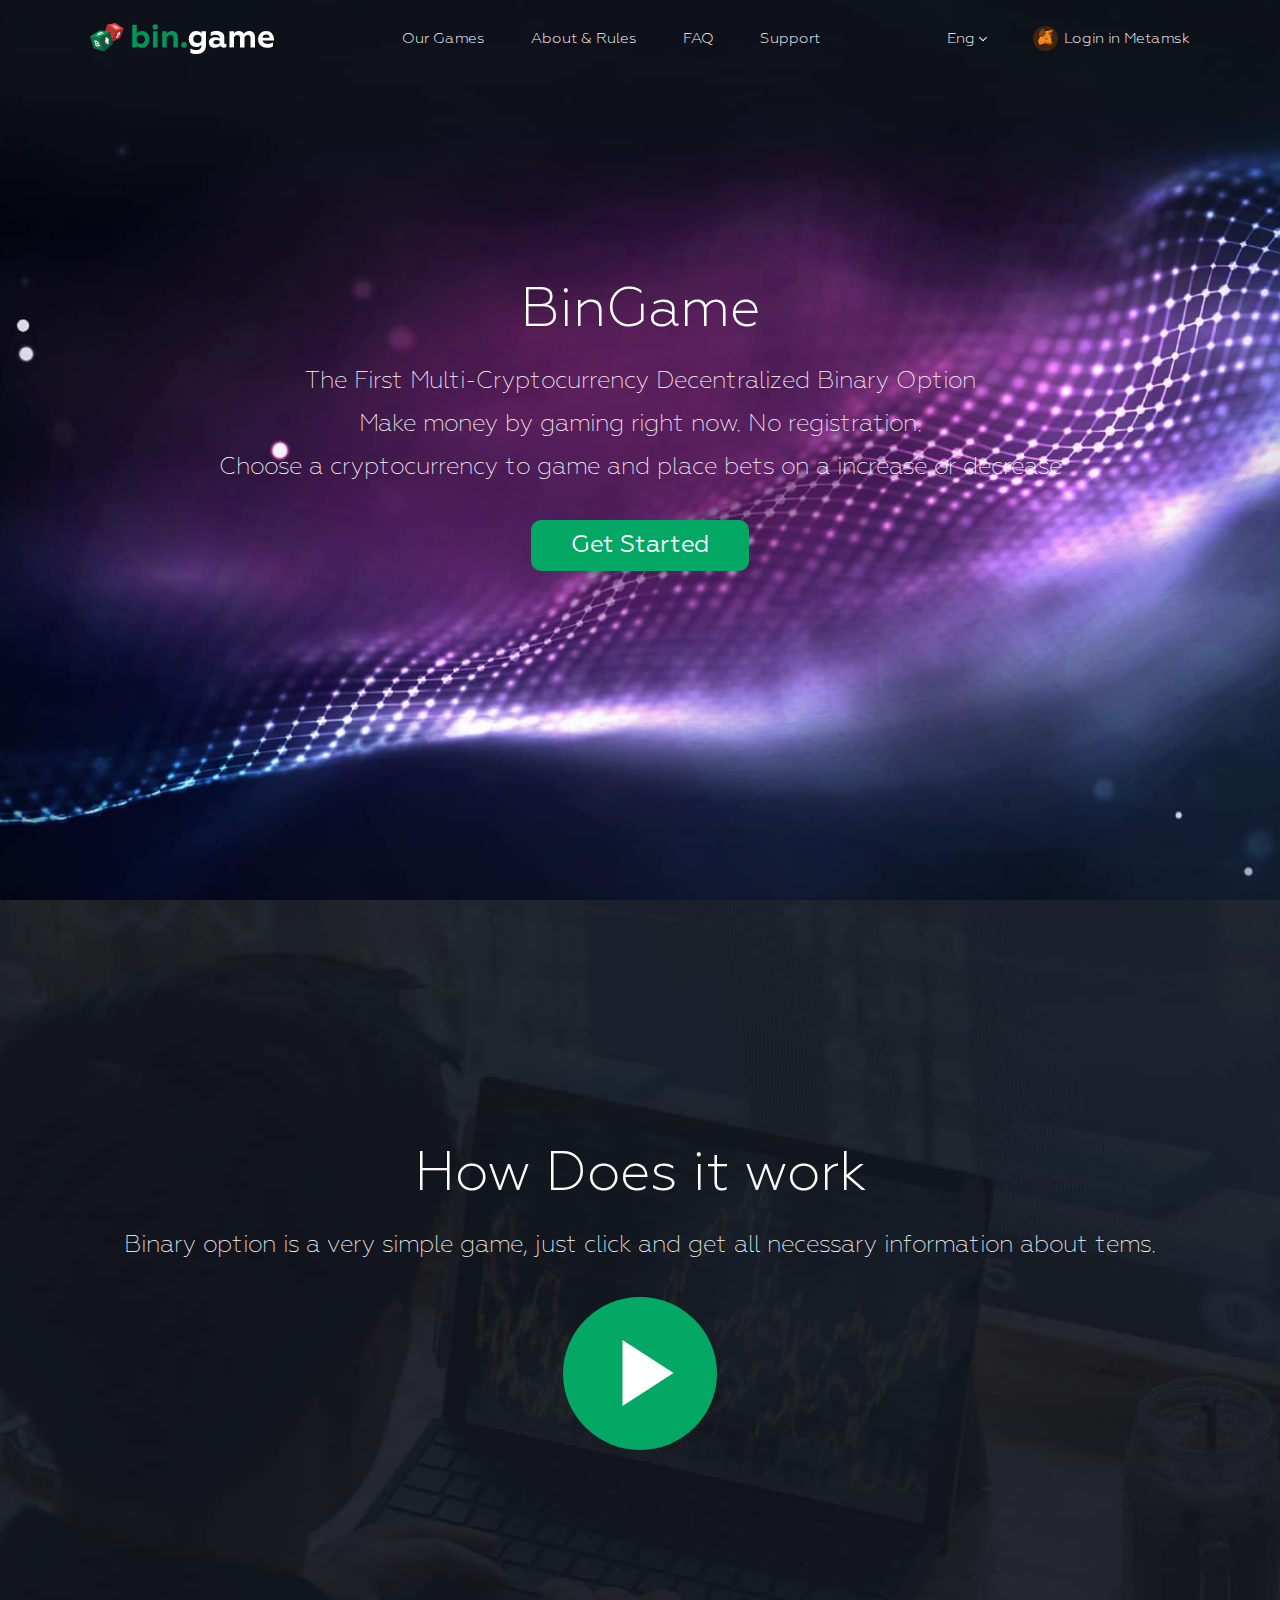
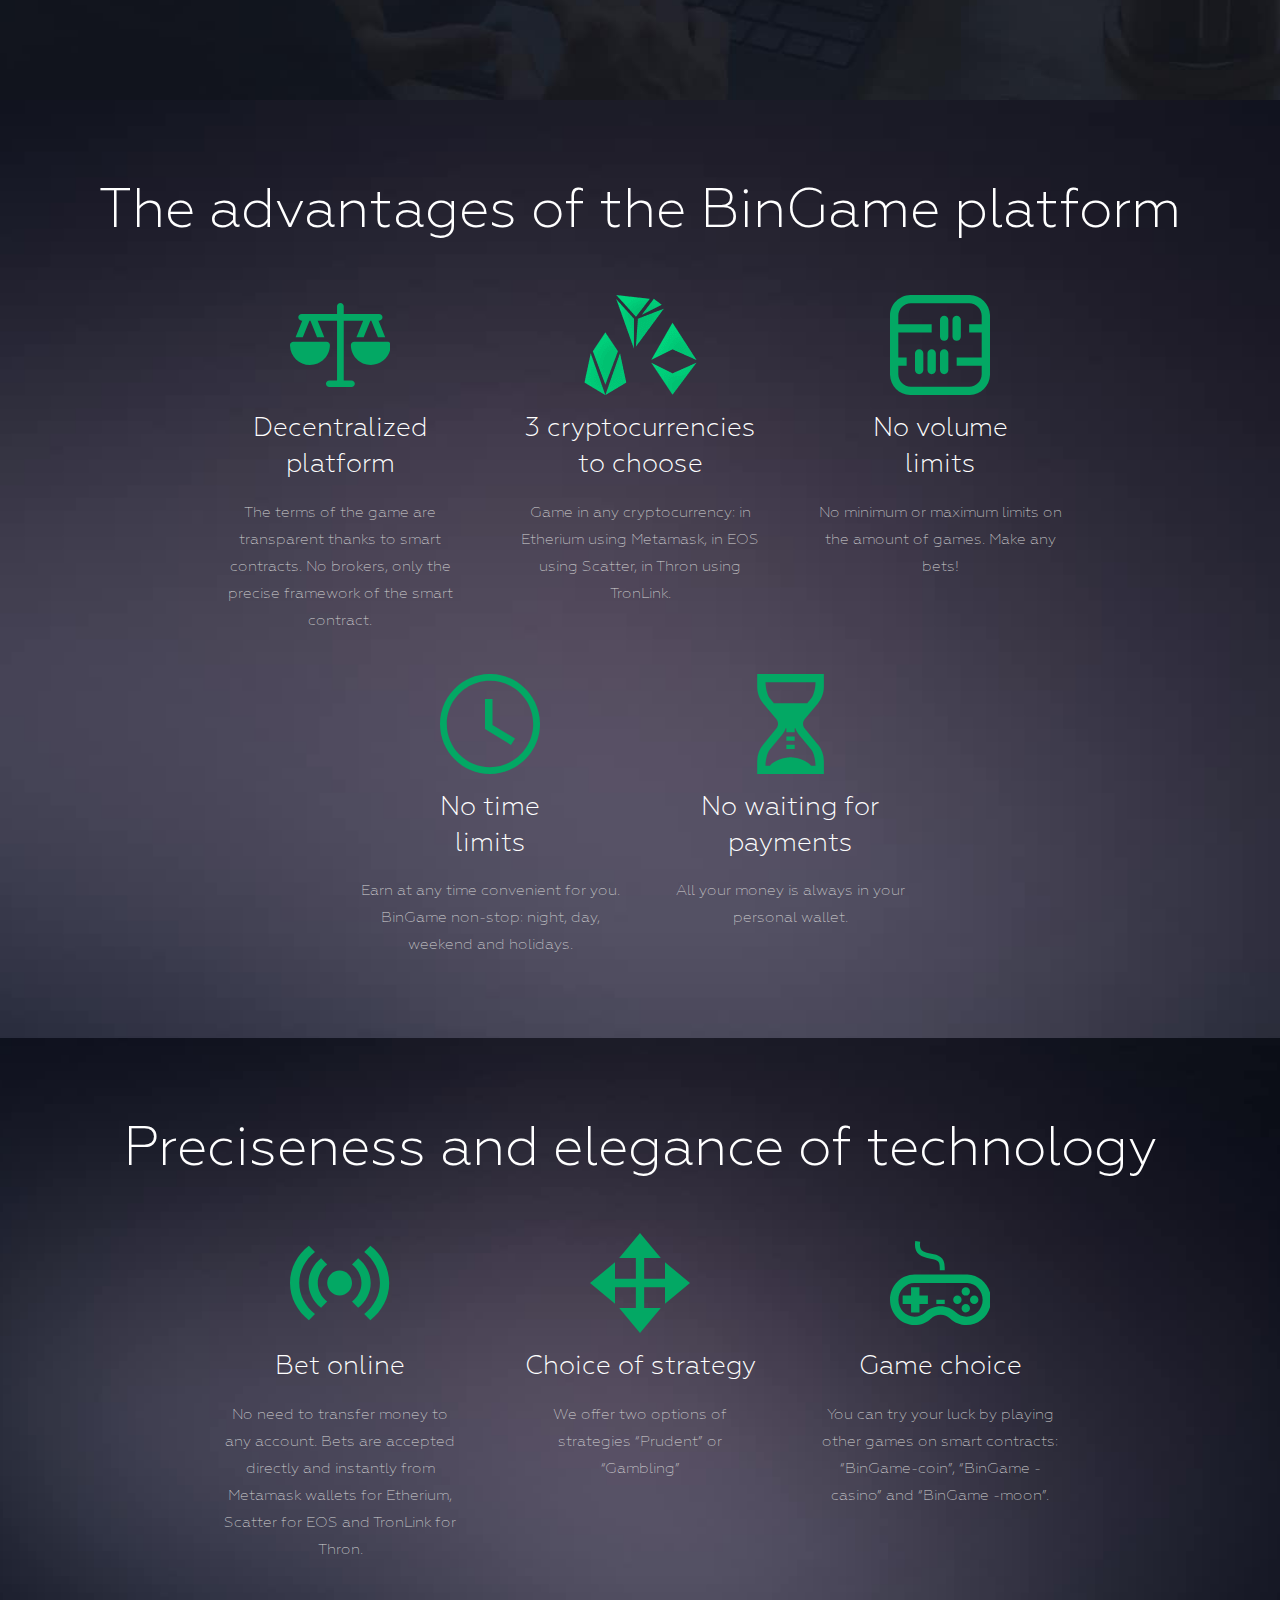
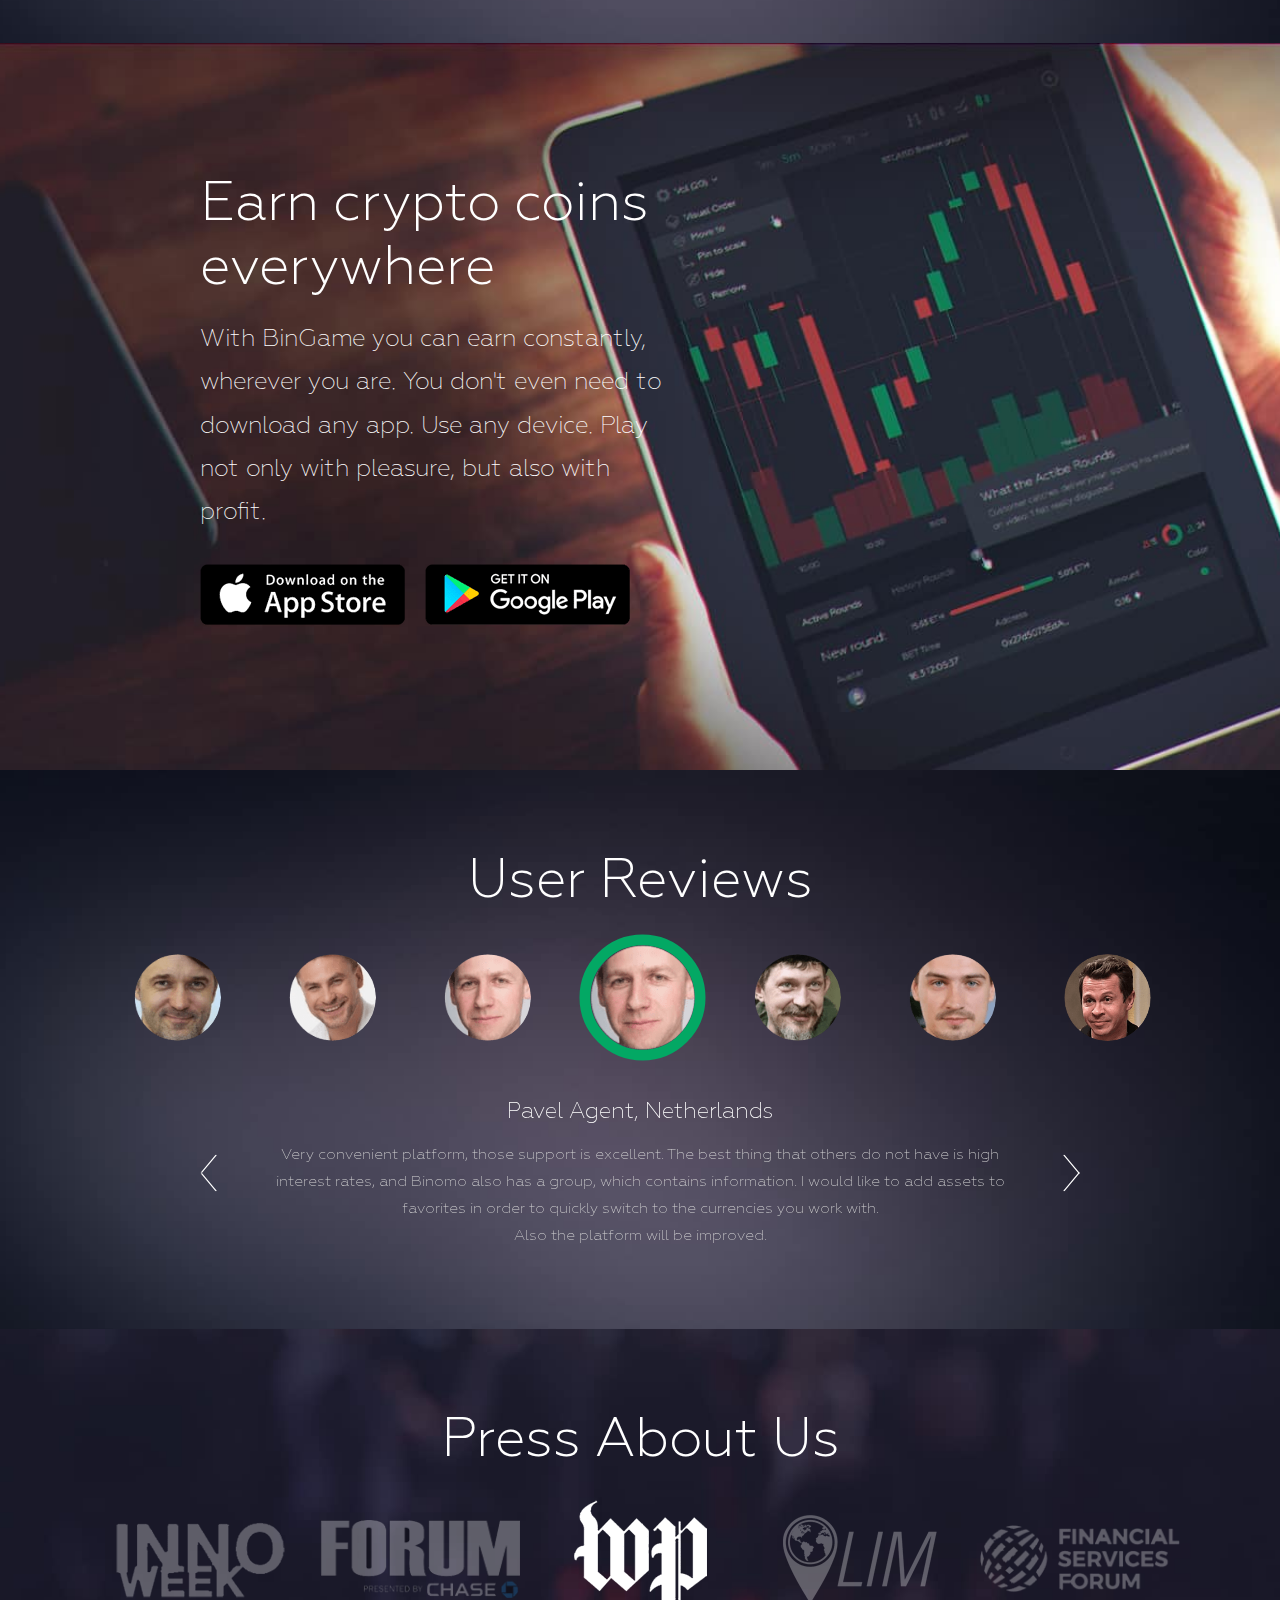
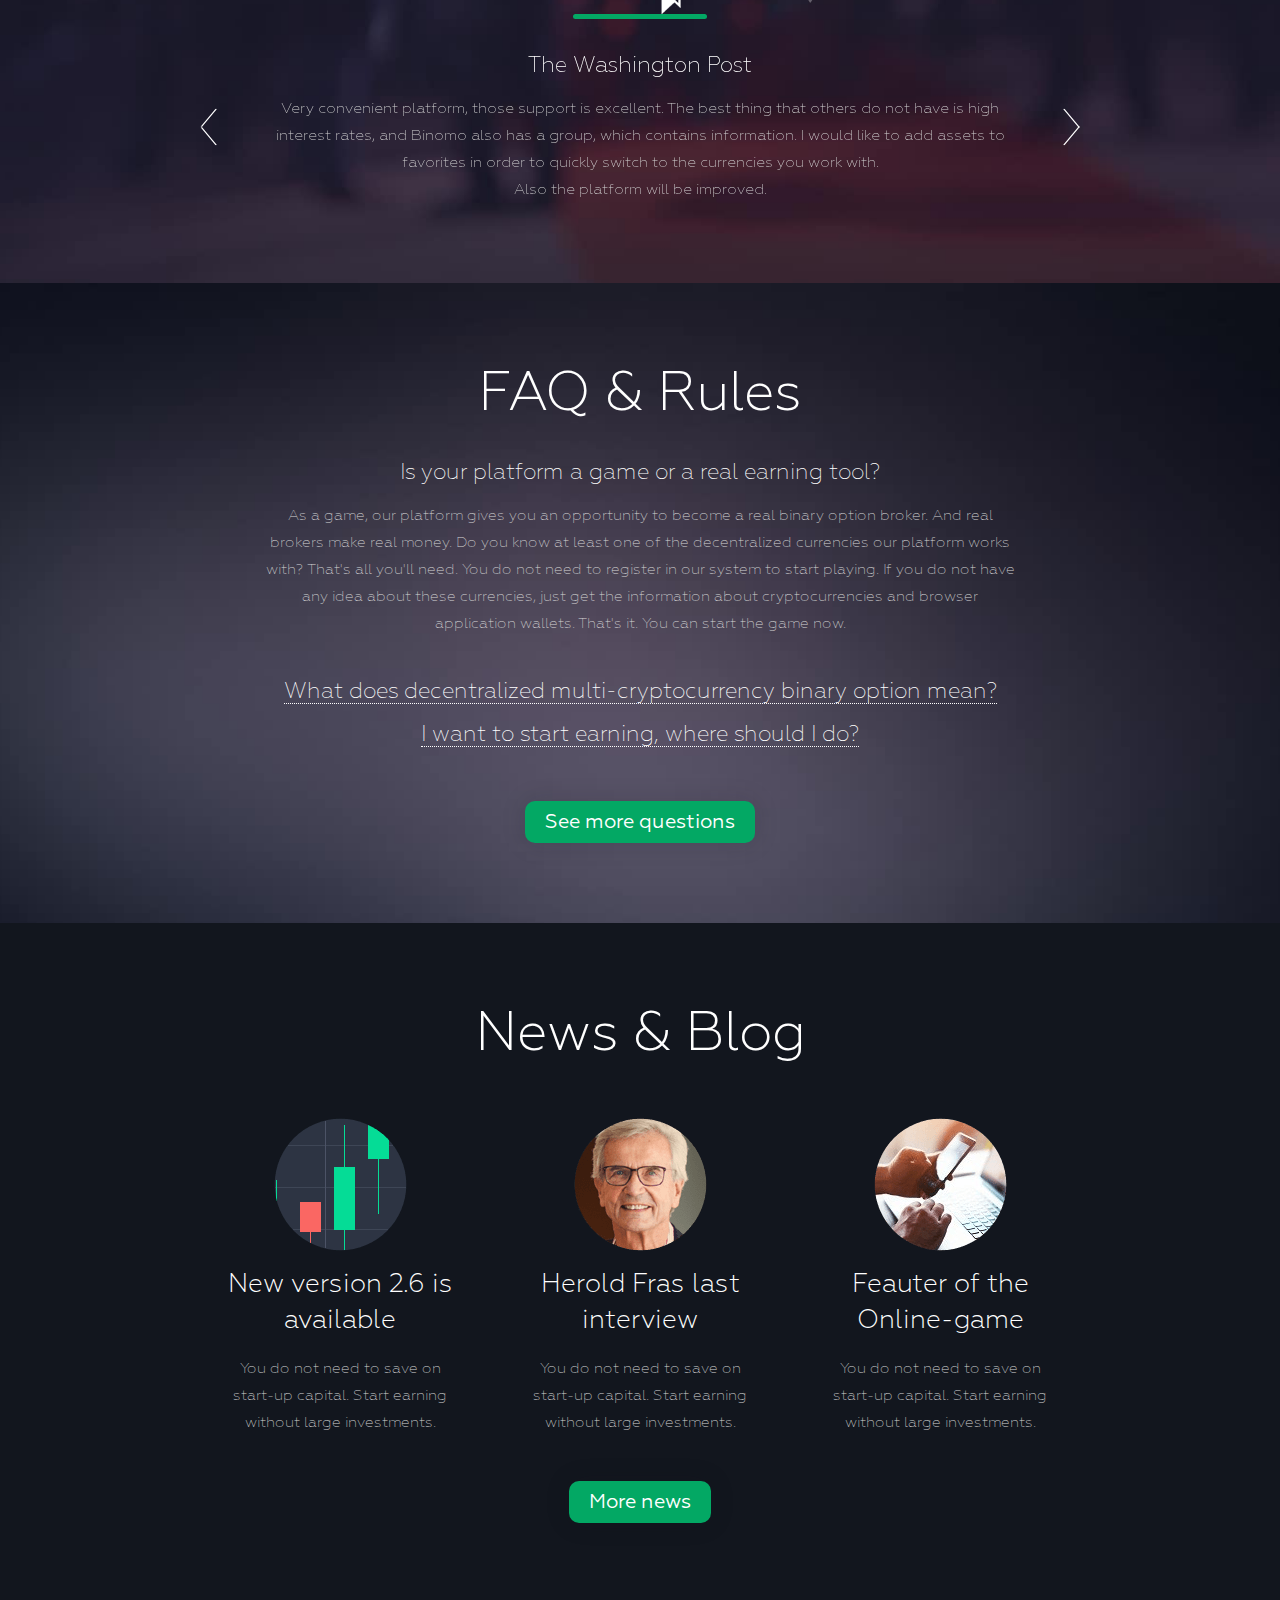
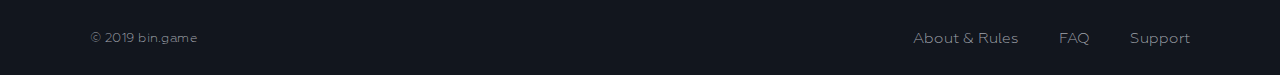
==== commit cf375322: "Add files via upload" ====
--- a/index.html
+++ b/index.html
@@ -8,30 +8,68 @@
 
 	<link rel="stylesheet" type="text/css" href="css/style.css?ver1.0" />
 </head>
-<body class="loaded">
-
+<body class="loaded page-home">
+
+<svg aria-hidden="true" style="position: absolute; width: 0; height: 0; overflow: hidden;" version="1.1" xmlns="http://www.w3.org/2000/svg" xmlns:xlink="http://www.w3.org/1999/xlink">
+	<defs>
+	<symbol id="icon-icon-arrow-down" viewBox="0 0 48 32">
+	<title>icon-arrow-down</title>
+	<path d="M-0.629 6.155l4.32-4.32 23.605 23.595-4.325 4.32z"></path>
+	<path d="M48.624 6.155l-4.32-4.32-23.6 23.595 4.32 4.32z"></path>
+	</symbol>
+	<symbol id="icon-rub-white" viewBox="0 0 27 32">
+	<title>rub-white</title>
+	<path d="M13.333-0.416l11.883 16.416-11.883 16.416-11.883-16.416z"></path>
+	</symbol>
+	<symbol id="icon-user" viewBox="0 0 32 32">
+	<title>user</title>
+	<path d="M31.093 31.093h-30.187c0-2.72 1.701-9.555 7.056-13.421 0.624 0.632 2.669 2.035 3.275 2.411-2.933 1.867-4.427 5.101-5.003 7.405h19.509c-0.597-2.277-2.115-5.507-5.003-7.392 0.605-0.373 2.645-1.768 3.269-2.395 5.272 3.888 7.083 10.699 7.083 13.392zM24.805 9.712c0 4.863-3.942 8.805-8.805 8.805s-8.805-3.942-8.805-8.805v0c0-4.863 3.942-8.805 8.805-8.805s8.805 3.942 8.805 8.805v0zM10.968 9.712c0.006 2.776 2.256 5.025 5.032 5.029h0c2.776-0.005 5.026-2.253 5.032-5.029v-0.001c-0.005-2.777-2.255-5.027-5.032-5.032h-0c-2.777 0.005-5.027 2.255-5.032 5.032v0z"></path>
+	</symbol>
+	<symbol id="icon-arrow-left" viewBox="0 0 14 32">
+	<title>arrow-left</title>
+	<path  d="M13.867 0.144c-0.092-0.078-0.212-0.126-0.343-0.126-0.163 0-0.308 0.073-0.405 0.188l-12.991 15.478c-0.062 0.086-0.099 0.193-0.099 0.309 0 0.294 0.238 0.533 0.533 0.533 0.147 0 0.281-0.060 0.377-0.157v0l12.99-15.477c0.078-0.092 0.126-0.212 0.126-0.343 0-0.162-0.073-0.307-0.187-0.404l-0.001-0.001zM13.867 31.856c-0.092 0.078-0.212 0.126-0.343 0.126-0.163 0-0.308-0.073-0.405-0.188l-12.991-15.478c-0.062-0.086-0.099-0.193-0.099-0.309 0-0.294 0.238-0.533 0.533-0.533 0.147 0 0.281 0.060 0.377 0.157v0l12.99 15.477c0.078 0.092 0.126 0.212 0.126 0.343 0 0.162-0.073 0.307-0.187 0.405l-0.001 0.001z"></path>
+	</symbol>
+	<symbol id="icon-arrow-right" viewBox="0 0 14 32">
+	<title>arrow-right</title>
+	<path  d="M0.18 0.144c0.093-0.078 0.214-0.126 0.347-0.126 0.164 0 0.311 0.073 0.41 0.188l0.001 0.001 12.989 15.477c0.072 0.090 0.116 0.206 0.116 0.332 0 0.295-0.239 0.535-0.535 0.535-0.16 0-0.303-0.070-0.401-0.181l-0.001-0.001-12.989-15.477c-0.076-0.092-0.121-0.211-0.121-0.341 0-0.162 0.071-0.307 0.184-0.406l0.001-0.001z"></path>
+	<path  d="M0.18 31.856c0.093 0.078 0.214 0.126 0.347 0.126 0.164 0 0.311-0.073 0.41-0.188l0.001-0.001 12.989-15.477c0.072-0.090 0.116-0.206 0.116-0.332 0-0.295-0.239-0.535-0.535-0.535-0.16 0-0.303 0.070-0.401 0.181l-0.001 0.001-12.989 15.477c-0.076 0.092-0.121 0.211-0.121 0.341 0 0.162 0.071 0.307 0.184 0.406l0.001 0.001z"></path>
+	</symbol>
+	<symbol id="icon-cursor" viewBox="0 0 32 32">
+	<title>cursor</title>
+	<path d="M31.999 16l-8.001-6.667v5.332h-6.665v-6.664h5.333l-6.666-8.001-6.666 8.001h5.333v6.664h-6.666v-5.332l-7.999 6.667 7.999 6.667v-5.332h6.666v6.664h-5.333l6.666 8.001 6.666-8.001h-5.333v-6.664h6.666v5.332z"></path>
+	</symbol>
+	<symbol id="icon-gamepad" viewBox="0 0 38 32">
+	<title>gamepad</title>
+	<path d="M33.603 22.395c0-0 0-0.001 0-0.002 0-0.884-0.717-1.601-1.601-1.601s-1.601 0.717-1.601 1.601c0 0.884 0.717 1.601 1.601 1.601 0.001 0 0.001 0 0.002 0h-0c0.883-0 1.599-0.716 1.599-1.599v-0zM30.401 25.593c-0.002-0.882-0.717-1.596-1.599-1.596-0.883 0-1.599 0.716-1.599 1.599s0.716 1.599 1.599 1.599v0c0 0 0.001 0 0.002 0 0.882 0 1.597-0.715 1.597-1.597 0-0.002 0-0.004 0-0.005v0zM27.203 22.395c0-0 0-0.001 0-0.002 0-0.884-0.717-1.601-1.601-1.601s-1.601 0.717-1.601 1.601c0 0.884 0.717 1.601 1.601 1.601 0.001 0 0.001 0 0.002 0h-0c0.883-0 1.599-0.716 1.599-1.599v-0zM27.203 19.193c0 0.883 0.716 1.599 1.599 1.599s1.599-0.716 1.599-1.599c0-0.883-0.716-1.599-1.599-1.599v0c-0.883 0.001-1.598 0.716-1.599 1.599v0zM20.803 22.395h-3.202v1.599h3.202v-1.599zM14.403 20.796h-3.202v-3.202h-3.198v3.202h-3.202v3.198h3.202v3.202h3.198v-3.202h3.202v-3.198zM9.323 12.793l20.1 0.014c4.988 0.187 8.977 4.407 8.977 9.588 0 5.3-4.169 9.598-9.32 9.598-2.431-0.004-4.639-0.956-6.275-2.506l0.004 0.004c-0.923-0.873-2.171-1.409-3.545-1.409-0.004 0-0.007 0-0.011 0h0.001c-1.441 0.005-2.75 0.564-3.728 1.473l0.003-0.003c-1.624 1.509-3.806 2.437-6.206 2.441h-0.001c-5.151 0-9.32-4.298-9.32-9.598s4.169-9.602 9.32-9.602zM9.32 15.995c-3.371 0-6.118 2.872-6.118 6.4s2.747 6.4 6.122 6.4c1.563-0.006 2.982-0.613 4.040-1.602l-0.003 0.003c1.543-1.432 3.615-2.312 5.893-2.316h0.001c0.003 0 0.006 0 0.010 0 2.221 0 4.24 0.867 5.735 2.282l-0.004-0.004c1.063 1.007 2.501 1.629 4.083 1.637h0.002c3.375 0 6.122-2.872 6.122-6.4 0-3.443-2.563-6.251-5.843-6.4h-20.039zM9.602-0.003l1.874 0.323c-0.567 3.592 1.266 4.030 4.315 4.597 2.353 0.438 5.011 0.998 5.011 5.256v1.022h-1.891v-1.022c0-2.489-0.767-2.893-3.463-3.395-4.132-0.767-6.556-2.224-5.847-6.78z"></path>
+	</symbol>
+	<symbol id="icon-hourglass" viewBox="0 0 21 32">
+	<title>hourglass</title>
+	<path d="M9.336 19.998h2.666v1.333h-2.666v-1.333zM9.336 22.664h2.666v1.333h-2.666v-1.333zM17.341 24.227c0.868 1.054 1.327 3.631 1.327 5.1h-1.413c-2.587-2.666-6.586-2.666-6.586-2.666s-4 0-6.586 2.666h-1.413c0-1.473 0.459-4.046 1.327-5.1l4.172-5.057c0.423-0.517 0.748-1.132 0.939-1.803l0.009-0.036h0.219v1.333h2.666v-1.333h0.216c0.2 0.706 0.526 1.319 0.955 1.844l-0.007-0.009zM18.668 2.67c0 1.466-0.485 4.063-1.36 5.11l-1.303 1.553h-10.672l-1.303-1.556c-0.881-1.044-1.36-3.644-1.36-5.107h15.998zM19.353 9.492c1.224-1.443 1.971-3.323 1.982-5.377v-4.115h-21.331v4.113c0.010 2.057 0.758 3.937 1.992 5.391l-0.010-0.012 4.116 4.904c0.354 0.413 0.57 0.954 0.57 1.546 0 0.584-0.21 1.119-0.56 1.533l-4.17 5.057c-1.198 1.433-1.928 3.291-1.938 5.321v4.145h21.331v-4.143c-0.010-2.031-0.741-3.89-1.949-5.336l0.011 0.013-4.172-5.060c-0.346-0.411-0.557-0.946-0.557-1.53 0-0.591 0.216-1.132 0.573-1.549l-0.003 0.003z"></path>
+	</symbol>
+	<symbol id="icon-libra" viewBox="0 0 38 32">
+	<title>libra</title>
+	<path d="M23.355 29.45h-2.932v-22.691h7.359l-2.524 6.308h2.745l2.524-6.308h0.377l2.524 6.308h2.746l-2.524-6.308h0.221c0.704 0 1.275-0.571 1.275-1.275s-0.571-1.275-1.275-1.275h-13.448v-2.933c0-0.704-0.571-1.275-1.275-1.275s-1.275 0.571-1.275 1.275v2.933h-13.449c-0.704 0-1.275 0.571-1.275 1.275s0.571 1.275 1.275 1.275h0.221l-2.524 6.308h2.746l2.524-6.308h0.377l2.525 6.308h2.746l-2.524-6.308h7.359v22.691h-2.932c-0.704 0-1.275 0.571-1.275 1.275s0.571 1.275 1.275 1.275h8.413c0.704-0 1.274-0.571 1.274-1.275s-0.571-1.275-1.275-1.275c-0 0-0.001 0-0.001 0h0zM13.889 14.725h-12.619c-0 0-0 0-0 0-0.704 0-1.274 0.571-1.274 1.274 0 0 0 0 0 0.001v-0c0 4.189 3.396 7.585 7.585 7.585s7.585-3.396 7.585-7.585v0c0-0 0-0 0-0.001 0-0.704-0.571-1.274-1.274-1.274-0 0-0 0-0 0h0zM37.026 14.725h-12.618c-0 0-0 0-0.001 0-0.704 0-1.274 0.57-1.274 1.274 0 0 0 0.001 0 0.001v-0c0 4.189 3.396 7.585 7.585 7.585s7.585-3.396 7.585-7.585v0c0-0 0-0 0-0.001 0-0.704-0.571-1.274-1.274-1.274-0 0-0 0-0.001 0h0z"></path>
+	</symbol>
+	<symbol id="icon-online" viewBox="0 0 43 32">
+	<title>online</title>
+	<path d="M21.333 10.671c-2.945 0-5.332 2.387-5.332 5.332s2.387 5.332 5.332 5.332c2.945 0 5.332-2.387 5.332-5.332v0c0-2.945-2.387-5.332-5.332-5.332v0zM26.665 23.996l2.633 2.671c3.307-2.607 5.403-6.413 5.403-10.664s-2.097-8.057-5.403-10.664l-2.633 2.668c2.481 1.958 4.057 4.811 4.057 7.996s-1.576 6.038-4.057 7.993zM38.682 16.004c0-5.304-2.626-10.062-6.761-13.325l2.635-2.671c4.961 3.909 8.106 9.619 8.106 15.996s-3.145 12.084-8.106 15.996l-2.635-2.675c4.134-3.26 6.761-8.018 6.761-13.321zM11.944 16.004c0-3.185 1.576-6.038 4.056-7.996l-2.633-2.668c-3.307 2.607-5.403 6.413-5.403 10.664s2.097 8.057 5.403 10.664l2.633-2.671c-2.478-1.955-4.056-4.811-4.056-7.993zM10.745 29.325l-2.635 2.675c-4.961-3.913-8.106-9.619-8.106-15.996s3.145-12.087 8.106-15.996l2.635 2.671c-4.134 3.264-6.761 8.021-6.761 13.325s2.626 10.062 6.761 13.321z"></path>
+	</symbol>
+	<symbol id="icon-time" viewBox="0 0 32 32">
+	<title>time</title>
+	<path d="M16.002 29.821c-7.636 0-13.826-6.19-13.826-13.826s6.19-13.826 13.826-13.826c7.636 0 13.826 6.19 13.826 13.826v0c-0.023 7.626-6.199 13.803-13.824 13.826h-0.002zM16.002-0.006c-8.837 0-16.002 7.164-16.002 16.002s7.164 16.002 16.002 16.002c8.837 0 16.002-7.164 16.002-16.002v0c-0.028-8.826-7.175-15.974-15.999-16.002h-0.003zM16.801 7.996h-2.4v9.599l8.32 5.12 1.279-2.079-7.199-4.32v-8.32z"></path>
+	</symbol>
+	<symbol id="icon-volume" viewBox="0 0 32 32">
+	<title>volume</title>
+	<path d="M18.669 24.002c0 0.737-0.597 1.334-1.334 1.334s-1.334-0.597-1.334-1.334v0-5.334c0-0.737 0.597-1.334 1.334-1.334s1.334 0.597 1.334 1.334v0 5.334zM14.668 24.002c0 0.737-0.597 1.334-1.334 1.334s-1.334-0.597-1.334-1.334v0-5.334c0-0.737 0.597-1.334 1.334-1.334s1.334 0.597 1.334 1.334v0 5.334zM10.667 24.002c0 0.737-0.597 1.334-1.334 1.334s-1.334-0.597-1.334-1.334v0-5.334c0-0.737 0.597-1.334 1.334-1.334s1.334 0.597 1.334 1.334v0 5.334zM22.669 13.333c0 0.737-0.597 1.334-1.334 1.334s-1.334-0.597-1.334-1.334v-5.334c0-0.737 0.597-1.334 1.334-1.334s1.334 0.597 1.334 1.334v0 5.334zM18.669 13.333c0 0.737-0.597 1.334-1.334 1.334s-1.334-0.597-1.334-1.334v0-5.334c0-0.737 0.597-1.334 1.334-1.334s1.334 0.597 1.334 1.334v0 5.334zM29.337 9.332h-4.001v2.667h4.001v8.002h-8.002v2.667h8.002v2.667c-0.002 2.209-1.792 3.998-4.001 4.001h-18.671c-2.209-0.002-3.998-1.792-4.001-4.001v-2.667h2.667v-2.667h-2.667v-8.002h10.669v-2.667h-10.669v-2.667c0.002-2.209 1.792-3.998 4.001-4.001h18.671c2.209 0.002 3.998 1.792 4.001 4.001v2.667zM25.337-0.003h-18.671c-3.683 0-6.668 2.986-6.668 6.668v18.671c0 3.683 2.986 6.668 6.668 6.668h18.671c3.682-0.001 6.667-2.986 6.668-6.668v-18.671c-0.001-3.682-2.986-6.667-6.668-6.668h-0z"></path>
+	</symbol>
+	</defs>
+</svg>
 
 <!-- BEGIN BODY -->
 <div class="main-wrapper">
 
 	<!-- BEGIN HEADER -->
-	<svg aria-hidden="true" style="position: absolute; width: 0; height: 0; overflow: hidden;" version="1.1" xmlns="http://www.w3.org/2000/svg" xmlns:xlink="http://www.w3.org/1999/xlink">
-		<defs>
-			<symbol id="icon-icon-arrow-down" viewBox="0 0 48 32">
-			<title>icon-arrow-down</title>
-			<path d="M-0.629 6.155l4.32-4.32 23.605 23.595-4.325 4.32z"></path>
-			<path d="M48.624 6.155l-4.32-4.32-23.6 23.595 4.32 4.32z"></path>
-			</symbol>
-			<symbol id="icon-rub-white" viewBox="0 0 27 32">
-			<title>rub-white</title>
-			<path d="M13.333-0.416l11.883 16.416-11.883 16.416-11.883-16.416z"></path>
-			</symbol>
-			<symbol id="icon-user" viewBox="0 0 32 32">
-			<title>user</title>
-			<path d="M31.093 31.093h-30.187c0-2.72 1.701-9.555 7.056-13.421 0.624 0.632 2.669 2.035 3.275 2.411-2.933 1.867-4.427 5.101-5.003 7.405h19.509c-0.597-2.277-2.115-5.507-5.003-7.392 0.605-0.373 2.645-1.768 3.269-2.395 5.272 3.888 7.083 10.699 7.083 13.392zM24.805 9.712c0 4.863-3.942 8.805-8.805 8.805s-8.805-3.942-8.805-8.805v0c0-4.863 3.942-8.805 8.805-8.805s8.805 3.942 8.805 8.805v0zM10.968 9.712c0.006 2.776 2.256 5.025 5.032 5.029h0c2.776-0.005 5.026-2.253 5.032-5.029v-0.001c-0.005-2.777-2.255-5.027-5.032-5.032h-0c-2.777 0.005-5.027 2.255-5.032 5.032v0z"></path>
-			</symbol>
-		</defs>
-	</svg>
+	
 	
 	<header class="header">
 		<div class="wrapper">
@@ -48,17 +86,7 @@
 	                <span class="bar bar5"></span>
 				</button>
 				<nav class="navbar">
-					<div class="box-cryp dropdown">
-						<div class="select-cryp"><span>cryptobrocker</span> <svg class="icon icon-icon-arrow-down"><use xlink:href="#icon-icon-arrow-down"></use></svg></div>
-						<ul class="list-cryp dropdown-menu ">
-							<li class="list-cryp__item">
-								<a class="list-cryp__link" href="#">cryptobrocker2</a>
-							</li>
-							<li class="list-cryp__item">
-								<a class="list-cryp__link active" href="#">cryptobrocker3</a>
-							</li>
-						</ul>
-					</div>
+					
 					<div class="box-lang dropdown">
 						<div class="select-lang"><span>Eng</span> <svg class="icon icon-icon-arrow-down"><use xlink:href="#icon-icon-arrow-down"></use></svg></div>
 						<ul class="list-lang dropdown-menu ">
@@ -72,11 +100,14 @@
 					</div>
 					<div class="user">
 						<a href="#" class="user__container">
-							<img src="img/img.png" alt="" class="user__img">
-							<span class="user__title">0x27d5075EdA</span>
+							<img src="img/user-img.png" alt="" class="user__img">
+							<span class="user__title">Login in Metamsk</span>
 						</a>
 					</div>
 					<ul class="navbar-menu">
+						<li class="navbar-menu__item">
+							<a href="#" class="navbar-menu__link"><span>Our Games</span></a>
+						</li>
 						<li class="navbar-menu__item">
 							<a href="#" class="navbar-menu__link"><span>About & Rules</span></a>
 						</li>
@@ -84,7 +115,7 @@
 							<a href="#" class="navbar-menu__link"><span>FAQ</span></a>
 						</li>
 						<li class="navbar-menu__item">
-							<a href="#" class="navbar-menu__link"><span>Support</span> <sup class="sup">2</sup></a>
+							<a href="#" class="navbar-menu__link"><span>Support</span></a>
 						</li>
 					</ul>
 						
@@ -98,340 +129,303 @@
 
 	<!-- BEGIN MAIN -->
 	<main class="main">
-		<div class="wrapper">
-			<!-- BEGIN WRAP -->
-			<div class="wrap">
-				<!-- BEGIN NAV SIDEBAR -->
-				<div class="nav-sidebar">
-					<div class="nav-sidebar__inner">
-						<div class="nav-sidebar__title">
-							Contract
-							<div class="info-block info-block--top info-block--center">
-								<span class="info-block__symbol">?</span>
-								<div class="info-block__dropdown">
-									<div class="info-block__title">What the Actibe Rounds</div>
-									<div class="info-block__text">Customer catches deliveryman sipping his milkshake on video: 'I felt really disgusted'</div>
-								</div>
-							</div>
+		<section class="home">
+			<div class="wrapper">
+				<div class="section__head">
+					<h1 class="section__title  no-gutters">BinGame</h1>
+					<p class="section__description">
+						The First Multi-Cryptocurrency Decentralized Binary Option  <br class="hidden-ipad">
+						Make money by gaming right now. No registration. <br class="hidden-ipad">
+						Choose a cryptocurrency to game and place bets on a increase or decrease
+					</p>
+					<a href="#" class="btn btn--success btn--lg">Get Started</a>
+				</div>
+			</div>
+		</section>
+		<section class="section sec-video">
+			<div class="wrapper">
+				<div class="section__head no-gutters">
+					<h1 class="section__title">How Does it work</h1>
+					<p class="section__description">Binary option is a very simple game, just click and get all necessary information about tems.</p>
+					<a href="#video" class="btn-play fancybox"><span>play</span></a>
+				</div>	
+			</div>
+		</section>
+		<section class="section sec-advantages">
+			<div class="wrapper">
+				<div class="section__head">
+					<h1 class="section__title">The advantages of the BinGame platform</h1>
+				</div>	
+
+				<div class="bl-columns">
+					<div class="bl-columns__item">
+						<div class="bl-columns__icon"><svg class="icon icon-libra"><use xlink:href="#icon-libra"></use></svg></div>
+						<h5 class="bl-columns__title">Decentralized platform</h5>
+						<p class="bl-columns__description">The terms of the game are transparent thanks to smart contracts. No brokers, only the precise framework of the smart contract.</p>
+					</div>
+					<div class="bl-columns__item">
+						<div class="bl-columns__icon"><img src="img/crypto.png" alt=""></div>
+						<h5 class="bl-columns__title">3 cryptocurrencies to choose </h5>
+						<p class="bl-columns__description">Game in any cryptocurrency: in Etherium using Metamask, in EOS using Scatter, in Thron using TronLink. </p>
+					</div>
+					<div class="bl-columns__item">
+						<div class="bl-columns__icon"><svg class="icon icon-volume"><use xlink:href="#icon-volume"></use></svg></div>
+						<h5 class="bl-columns__title">No volume <br>limits</h5>
+						<p class="bl-columns__description">No minimum or maximum limits on the amount of games. Make any bets!</p>
+					</div>
+					<div class="bl-columns__item">
+						<div class="bl-columns__icon"><svg class="icon icon-time"><use xlink:href="#icon-time"></use></svg></div>
+						<h5 class="bl-columns__title">No time <br>limits </h5>
+						<p class="bl-columns__description">Earn at any time convenient for you. BinGame non-stop: night, day, weekend and holidays.
+						</p>
+					</div>
+					<div class="bl-columns__item">
+						<div class="bl-columns__icon"><svg class="icon icon-hourglass"><use xlink:href="#icon-hourglass"></use></svg></div>
+						<h5 class="bl-columns__title">No waiting for payments </h5>
+						<p class="bl-columns__description">All your money is always in your personal wallet.</p>
+					</div>
+				</div>
+			</div>
+		</section>
+		<section class="section sec-technology">
+			<div class="wrapper">
+				<div class="section__head">
+					<h1 class="section__title">Preciseness and elegance of technology</h1>
+				</div>	
+				<div class="bl-columns bl-columns--three">
+					<div class="bl-columns__item">
+						<div class="bl-columns__icon"><svg class="icon icon-online"><use xlink:href="#icon-online"></use></svg></div>
+						<h5 class="bl-columns__title">Bet online</h5>
+						<p class="bl-columns__description">No need to transfer money to any account. Bets are accepted directly and instantly from Metamask wallets for Etherium, Scatter for EOS and TronLink for Thron.</p>
+					</div>
+					<div class="bl-columns__item">
+						<div class="bl-columns__icon"><svg class="icon icon-cursor"><use xlink:href="#icon-cursor"></use></svg></div>
+						<h5 class="bl-columns__title">Choice of strategy </h5>
+						<p class="bl-columns__description">We offer two options of strategies “Prudent” or “Gambling”</p>
+					</div>
+					<div class="bl-columns__item">
+						<div class="bl-columns__icon"><svg class="icon icon-gamepad"><use xlink:href="#icon-gamepad"></use></svg></div>
+						<h5 class="bl-columns__title">Game choice</h5>
+						<p class="bl-columns__description">You can try your luck by playing other games on smart contracts: “BinGame-coin”, “BinGame -casino” and “BinGame -moon”.</p>
+					</div>
+				</div>
+			</div>
+		</section>
+		<section class="section sec-earn">
+			<div class="wrapper">
+				<div class="earn-left">
+					<div class="section__head no-gutters">
+						<h1 class="section__title">Earn crypto coins everywhere</h1>
+						<p class="section__description">With BinGame you can earn constantly, wherever you are. You don't even need to download any app. Use any device. Play not only with pleasure, but also with profit.</p>
+						<div class="app-buttons">
+							<a href="#" class="app-btn">
+								<img src="img/appStore.png" alt="">
+							</a>
+							<a href="#" class="app-btn">
+								<img src="img/googlePlay.png" alt="">
+							</a>
 						</div>
-						<ul class="nav-sidebar-menu">
-							<li class="nav-sidebar-menu__item ">
-								<a href="#" class="nav-sidebar-menu__link active">ETH</a>
-							</li>
-							<li class="nav-sidebar-menu__item">
-								<a href="#" class="nav-sidebar-menu__link">TRX</a>
-							</li>
-							<li class="nav-sidebar-menu__item">
-								<a href="#" class="nav-sidebar-menu__link">EOS</a>
-							</li>
-							
-						</ul>
-					</div>
-
-					<div class="nav-sidebar__inner">
-						<div class="nav-sidebar__title">
-							Pair choice
-							<div class="info-block info-block--top info-block--center">
-								<span class="info-block__symbol">?</span>
-								<div class="info-block__dropdown">
-									<div class="info-block__title">What the Actibe Rounds</div>
-									<div class="info-block__text">Customer catches deliveryman sipping his milkshake on video: 'I felt really disgusted'</div>
-								</div>
-							</div>
+					</div>	
+				</div>
+			</div>
+		</section>
+		<section class="section sec-reviews">
+			<div class="wrapper">
+				<div class="section__head no-gutters">
+					<h1 class="section__title">User Reviews</h1>
+				</div>	
+
+				<div class="slider-reviews-nav">
+					<div class="slider-reviews-nav__item">
+						<img src="img/rwi1.png" alt="">
+					</div>
+					<div class="slider-reviews-nav__item">
+						<img src="img/rwi2.png" alt="">
+					</div>
+					<div class="slider-reviews-nav__item">
+						<img src="img/rwi3.png" alt="">
+					</div>
+					<div class="slider-reviews-nav__item">
+						<img src="img/rwi4.png" alt="">
+					</div>
+					<div class="slider-reviews-nav__item">
+						<img src="img/rwi5.png" alt="">
+					</div>
+					<div class="slider-reviews-nav__item">
+						<img src="img/rwi6.png" alt="">
+					</div>
+					<div class="slider-reviews-nav__item">
+						<img src="img/rwi7.png" alt="">
+					</div>
+					<div class="slider-reviews-nav__item">
+						<img src="img/rwi1.png" alt="">
+					</div>
+				</div>
+
+				<div class="slider-reviews">
+					<div class="slider-reviews__item">
+						<div class="title-sm">Pavel Agent, Netherlands</div>
+						<div class="description-sm">Very convenient platform, those support is excellent. The best thing that others do not have is high interest rates, and Binomo also has a group, which contains information. I would like to add assets to favorites in order to quickly switch to the currencies you work with. <br>Also the platform will be improved.</div>
+					</div>
+					<div class="slider-reviews__item">
+						<div class="title-sm">Pavel Agent, Netherlands</div>
+						<div class="description-sm">Very convenient platform, those support is excellent. The best thing that others do not have is high interest rates, and Binomo also has a group, which contains information. I would like to add assets to favorites in order to quickly switch to the currencies you work with.</div>
+					</div>
+					<div class="slider-reviews__item">
+						<div class="title-sm">Pavel Agent, Netherlands</div>
+						<div class="description-sm">have is high interest rates, and Binomo also has a group, which contains information. I would like to add assets to favorites in order to quickly switch to the currencies you work with. <br>Also the platform will be improved.</div>
+					</div>
+					<div class="slider-reviews__item">
+						<div class="title-sm">Pavel Agent, Netherlands</div>
+						<div class="description-sm">Very convenient platform, those support is excellent. The best thing that others do not have is high interest rates, and Binomo also has a group, which contains information. <br>Also the platform will be improved.</div>
+					</div>
+					<div class="slider-reviews__item">
+						<div class="title-sm">Pavel Agent, Netherlands</div>
+						<div class="description-sm">Very convenient platform, those support is excellent. The best thing that others do not have is high interest rates, and Binomo also has a group, which contains information. I would like to add assets to favorites in order to quickly switch to the currencies you work with. <br>Also the platform will be improved.</div>
+					</div>
+					<div class="slider-reviews__item">
+						<div class="title-sm">Pavel Agent, Netherlands</div>
+						<div class="description-sm">Very convenient platform, those support is excellent. The best thing that others do not have is high interest rates, and Binomo also has a group, which contains information. I would like to add assets to favorites in order to quickly switch to the currencies you work with. <br>Also the platform will be improved.</div>
+					</div>
+					<div class="slider-reviews__item">
+						<div class="title-sm">Pavel Agent, Netherlands</div>
+						<div class="description-sm">Very convenient platform, those support is excellent. The best thing that others do not have is high interest rates, and Binomo also has a group, which contains information. I would like to add assets to favorites in order to quickly switch to the currencies you work with. <br>Also the platform will be improved.</div>
+					</div>
+					<div class="slider-reviews__item">
+						<div class="title-sm">Pavel Agent, Netherlands</div>
+						<div class="description-sm">Very convenient platform, those support is excellent. The best thing that others do not have is high interest rates, and Binomo also has a group, which contains information. I would like to add assets to favorites in order to quickly switch to the currencies you work with. <br>Also the platform will be improved.</div>
+					</div>
+				</div>
+				
+			</div>
+		</section>
+		<section class="section sec-about">
+			<div class="wrapper">
+				<div class="section__head no-gutters">
+					<h1 class="section__title">Press About Us</h1>
+				</div>	
+
+				<div class="slider-about-nav">
+					<div class="slider-about-nav__item">
+						<div class="slider-about-nav__img"><img src="img/mp.png" alt=""></div>
+					</div>
+					<div class="slider-about-nav__item">
+						<div class="slider-about-nav__img"><img src="img/lim.png" alt=""></div>
+					</div>
+					<div class="slider-about-nav__item">
+						<div class="slider-about-nav__img"><img src="img/financial.png" alt=""></div>
+					</div>
+					<div class="slider-about-nav__item">
+						<div class="slider-about-nav__img"><img src="img/mp.png" alt=""></div>
+					</div>
+					<div class="slider-about-nav__item">
+						<div class="slider-about-nav__img"><img src="img/forum.png" alt=""></div>
+					</div>
+					<div class="slider-about-nav__item">
+						<div class="slider-about-nav__img"><img src="img/innoweek.png" alt=""></div>
+					</div>
+					<div class="slider-about-nav__item">
+						<div class="slider-about-nav__img"><img src="img/innoweek.png" alt=""></div>
+					</div>
+					<div class="slider-about-nav__item">
+						<div class="slider-about-nav__img"><img src="img/forum.png" alt=""></div>
+					</div>
+				</div>
+
+				<div class="slider-about">
+					<div class="slider-about__item">
+						<div class="title-sm">The Washington Post</div>
+						<div class="description-sm">Very convenient platform, those support is excellent. The best thing that others do not have is high interest rates, and Binomo also has a group, which contains information. I would like to add assets to favorites in order to quickly switch to the currencies you work with. <br>Also the platform will be improved.</div>
+					</div>
+					<div class="slider-about__item">
+						<div class="title-sm">The Washington Post</div>
+						<div class="description-sm">Very convenient platform, those support is excellent. The best thing that others do not have is high interest rates, and Binomo also has a group, which contains information. I would like to add assets to favorites in order to quickly switch to the currencies you work with. <br>Also the platform will be improved.</div>
+					</div>
+					<div class="slider-about__item">
+						<div class="title-sm">Pavel Agent, Netherlands</div>
+						<div class="description-sm">have is high interest rates, and Binomo also has a group, which contains information. I would like to add assets to favorites in order to quickly switch to the currencies you work with. <br>Also the platform will be improved.</div>
+					</div>
+					<div class="slider-about__item">
+						<div class="title-sm">Pavel Agent, Netherlands</div>
+						<div class="description-sm">Very convenient platform, those support is excellent. The best thing that others do not have is high interest rates, and Binomo also has a group, which contains information. <br>Also the platform will be improved.</div>
+					</div>
+					<div class="slider-about__item">
+						<div class="title-sm">Pavel Agent, Netherlands</div>
+						<div class="description-sm">Very convenient platform, those support is excellent. The best thing that others do not have is high interest rates, and Binomo also has a group, which contains information. I would like to add assets to favorites in order to quickly switch to the currencies you work with. <br>Also the platform will be improved.</div>
+					</div>
+					<div class="slider-about__item">
+						<div class="title-sm">Pavel Agent, Netherlands</div>
+						<div class="description-sm">Very convenient platform, those support is excellent. The best thing that others do not have is high interest rates, and Binomo also has a group, which contains information. I would like to add assets to favorites in order to quickly switch to the currencies you work with. <br>Also the platform will be improved.</div>
+					</div>
+					<div class="slider-about__item">
+						<div class="title-sm">Pavel Agent, Netherlands</div>
+						<div class="description-sm">Very convenient platform, those support is excellent. The best thing that others do not have is high interest rates, and Binomo also has a group, which contains information. I would like to add assets to favorites in order to quickly switch to the currencies you work with. <br>Also the platform will be improved.</div>
+					</div>
+					<div class="slider-about__item">
+						<div class="title-sm">Pavel Agent, Netherlands</div>
+						<div class="description-sm">Very convenient platform, those support is excellent. The best thing that others do not have is high interest rates, and Binomo also has a group, which contains information. I would like to add assets to favorites in order to quickly switch to the currencies you work with. <br>Also the platform will be improved.</div>
+					</div>
+				</div>
+				
+			</div>
+		</section>
+		<section class="section sec-faq">
+			<div class="wrapper">
+				<div class="section__head no-gutters">
+					<h1 class="section__title">FAQ & Rules</h1>
+					
+				</div>	
+				<div class="mx-wrap">
+					<div class="title-sm">Is your platform a game or a real earning tool?</div>
+					<div class="description-sm">As a game, our platform gives you an opportunity to become a real binary option broker. And real brokers make real money.  Do you know at least one of the decentralized currencies our platform works with? That's all you'll need.  You do not need to register in our system to start playing. If you do not have any idea about these currencies, just get the information about cryptocurrencies and browser application wallets. That's it. You can start the game now.</div>
+					
+
+					
+					<div class="block-links">
+						<div class="title-sm"><a href="#" class="link-dotted">What does decentralized multi-cryptocurrency binary option mean?</a></div>
+						<div class="title-sm"><a href="#" class="link-dotted">I want to start earning, where should I do?</a></div>
+					</div>
+
+					<a href="#" class="btn btn--success">See more questions</a>
+				</div>
+				
+			</div>
+		</section>
+		<section class="section sec-news">
+			<div class="wrapper">
+				<div class="section__head">
+					<h1 class="section__title">News & Blog</h1>
+				</div>	
+
+				<div class="bl-columns bl-columns--three">
+					<div class="bl-columns__item">
+						<div class="bl-columns__icon">
+							<img src="img/news-img.png" alt="">
 						</div>
-						<ul class="nav-sidebar-menu"> 
-							<li class="nav-sidebar-menu__item ">
-								<a href="#" class="nav-sidebar-menu__link active">BTC/USD</a>
-							</li>
-							<li class="nav-sidebar-menu__item">
-								<a href="#" class="nav-sidebar-menu__link">BTC/ETH</a>
-							</li>
-							<li class="nav-sidebar-menu__item">
-								<a href="#" class="nav-sidebar-menu__link">BTC/LTC</a>
-							</li>
-							<li class="nav-sidebar-menu__item">
-								<a href="#" class="nav-sidebar-menu__link">BTC/TRX</a>
-							</li>
-							<li class="nav-sidebar-menu__item">
-								<a href="#" class="nav-sidebar-menu__link">BTC/EOS</a>
-							</li>
-						</ul>
-					</div>
-				</div>
-				<!-- NAV SIDEBAR EOF   -->
-
-				<!-- BEGIN CONTENT -->
-				<div class="content">
-					<div class="row">
-						<!-- BEGIN GRAPHIC -->
-						<div class="col box-graphic">
-							<div class="graphic">
-								<img src="img/graphic.png" alt="" class="graphic-img"> 
-							</div>
+						<h5 class="bl-columns__title">New version 2.6 is available</h5>
+						<p class="bl-columns__description">You do not need to save on start-up capital. Start earning without large investments.</p>
+					</div>
+					<div class="bl-columns__item">
+						<div class="bl-columns__icon">
+							<img src="img/news-img1.png" alt="">
 						</div>
-						<!-- GRAPHIC EOF -->
-
-						<!-- BEGIN CONTROL -->
-						<div class="col box-control">
-							<div class="control">
-								<div class="info-block info-block--right info-block--top">
-									<span class="info-block__symbol">?</span>
-									<div class="info-block__dropdown">
-										<div class="info-block__title">What the Actibe Rounds</div>
-										<div class="info-block__text">Customer catches deliveryman sipping his milkshake on video: 'I felt really disgusted'</div>
-									</div>
-								</div>
-								<div class="control__title">Bet on BTC 5m chart color within round time!</div>
-
-								<div class="timer">
-									<div class="timer__title">To the next round:</div>
-									<div class="clock" ></div>
-									<div class="switch text-right">
-										<label class="switch-block">
-											<span class="switch-block__text">Bet safe time:</span>
-											<input type="checkbox" checked="">
-											<span class="switch-block__checkbox">
-												<span class="switch-block__swiper">
-													<span class="on">on</span>
-													<span class="off">off</span>
-												</span>
-											</span>
-										</label>
-									</div>
-								</div>
-
-								<div class="bet">
-									<div class="bet__left">
-										<div class="bet-nav dropdown">
-											<div class="bet-select">
-												<img src="img/rub.png" class="bet-select__icon" alt="">
-												<span class="bet-select__text">ETH amount</span>
-												<svg class="icon icon-icon-arrow-down"><use xlink:href="#icon-icon-arrow-down"></use></svg>
-											</div>
-											<ul class="bet-nav__list dropdown-menu ">
-												<li class="bet-nav__item active"><a href="#">ETH amount</a></li>
-												<li class="bet-nav__item"><a href="#">ETH amount</a></li>
-												<li class="bet-nav__item"><a href="#">ETH amount</a></li>
-											</ul>
-											
-										</div>
-										<div class="bet-slider slider">
-											<div class="slider__range" style="width: 30%;"></div>
-											<div class="slider__handler" style="left: 30%;"></div>
-										</div>
-									</div>
-									<div class="bet__right">
-										<div class="bet__count">(0.05 to 5)</div>
-										<input type="text" class="slider-input" value="0.50" >
-									</div>
-								</div>
-
-								<div class="buttons">
-									<div class="buttons__item">
-										<a href="#" class="btn btn--success btn--block">Bet green</a>
-									</div>
-									<div class="buttons__item">
-										<a href="#" class="btn btn--danger btn--block">Bet red</a>
-									</div>
-								</div>
-							</div>
+						<h5 class="bl-columns__title">Herold Fras last interview</h5>
+						<p class="bl-columns__description">You do not need to save on start-up capital. Start earning without large investments.</p>
+					</div>
+					<div class="bl-columns__item">
+						<div class="bl-columns__icon">
+							<img src="img/news-img2.png" alt="">
 						</div>
-						<!-- CONTROL EOF -->
-					</div>
-					
-					<!-- BEGIN TABS -->
-					<div class="tab-wrap">
-						<ul class="nav-tab-list tabs">
-							<li class="nav-tab-list__item active">
-								<a href="#tab_1" class="nav-tab-list__link">Active Rounds</a>
-							</li>
-							<li class="nav-tab-list__item">
-								<a href="#tab_2" class="nav-tab-list__link">History Rounds</a>
-							</li>
-							<li class="nav-tab-list__item nav-tab-list__item--info">
-								<div class="info-block ">
-									<span class="info-block__symbol">?</span>
-									<div class="info-block__dropdown">
-										<div class="info-block__title">What the Actibe Rounds</div>
-										<div class="info-block__text">Customer catches deliveryman sipping his milkshake on video: 'I felt really disgusted'</div>
-									</div>
-								</div>
-							</li>
-							<li class="nav-tab-list__item last">
-								<div class="switch text-right">
-									<label class="switch-block">
-										<span class="switch-block__text">Mine:</span>
-										<input type="checkbox" >
-										<span class="switch-block__checkbox">
-											<span class="switch-block__swiper">
-												<span class="on">on</span>
-												<span class="off">off</span>
-											</span>
-										</span>
-									</label>
-								</div>
-							</li>
-						</ul>
-						<div class="box-tab-cont">
-							<div class="tab-cont" id="tab_1">
-								<div class="row">
-									<div class="col tabs-column">
-										<div class="box box-table">
-											<div class="box-table__head">
-												<div class="box-table__title">New round:</div>
-												<div class="box-progress">
-													<div class="box-progress__text">15.63 ETH</div>
-													<div class="progress">
-														<div class="progress__bar" style="width:80%;"></div>
-													</div>
-													<div class="box-progress__text">5.05 ETH</div>
-												</div>
-												<div class="rate">
-													<div class="rate__users"><svg class="icon icon-user text-danger"><use xlink:href="#icon-user"></use></svg> 15</div>
-													<div class="circle">60%</div>
-													<div class="rate__users"><svg class="icon icon-user text-success"><use xlink:href="#icon-user"></use></svg> 24</div>
-												</div>
-											</div>
-											<div class="box-table__body">
-												<table class="table">
-													<thead>
-														<tr>
-															<th>
-																<span class="hidden-xs">Avatar</span>
-																<span class="visible-xs">Ava</span>
-															</th>
-															<th class="nowrap">BET Time</th>
-															<th>
-																<span class="hidden-xs">Address</span>
-																<span class="visible-xs">Add</span>
-															</th>
-															<th>Amount</th>
-															<th class="text-center hidden-xs">Color</th>
-														</tr>
-													</thead>
-													<tbody>
-														<tr class="t-success">					  
-															<td><a href="#"><img src="img/avatar2.png" alt=""></a></td>
-															<td><span class="nowrap">16.3 12:05:37</span></td>
-															<td><div class="t-address">0x27d5075EdA</div></td>
-															<td><span class="amount">0.16</span> <svg class="icon icon-rub-white"><use xlink:href="#icon-rub-white"></use></svg></td>
-															<td class="text-center hidden-xs"><span class="marker-circle marker-circle--success"></span></td>
-														</tr>
-														
-													</tbody>
-												</table>
-											</div>
-										</div>
-									</div>
-									<div class="col tabs-column">
-										<div class="box box-table">
-											<div class="box-table__head">
-												<div class="box-table__title">Going-on round:</div>
-												<div class="box-progress">
-													<div class="box-progress__text">12.55 ETH</div>
-													<div class="progress">
-														<div class="progress__bar" style="width: 80%;"></div>
-													</div>
-													<div class="box-progress__text">34.25 ETH</div>
-												</div>
-												<div class="rate">
-													<div class="rate__users"><svg class="icon icon-user text-danger"><use xlink:href="#icon-user"></use></svg> 21</div>
-													<div class="circle">60%</div>
-													<div class="rate__users"><svg class="icon icon-user text-success"><use xlink:href="#icon-user"></use></svg> 43</div>
-												</div>
-											</div>
-											<div class="box-table__body">
-												<table class="table">
-													<thead>
-														<tr>
-															<th>
-																<span class="hidden-xs">Avatar</span>
-																<span class="visible-xs">Ava</span>
-															</th>
-															<th class="nowrap">BET Time</th>
-															<th>
-																<span class="hidden-xs">Address</span>
-																<span class="visible-xs">Add</span>
-															</th>
-															<th>Amount</th>
-															<th class="text-center hidden-xs">Color</th>
-														</tr>
-													</thead>
-													<tbody>
-														<tr class="t-success">					  
-															<td><a href="#"><img src="img/avatar.png" alt=""></a></td>
-															<td><span class="nowrap">16.3 12:05:37</span></td>
-															<td><div class="t-address">0x27d5075EdA</div></td>
-															<td><span class="amount">0.16</span> <svg class="icon icon-rub-white"><use xlink:href="#icon-rub-white"></use></svg></td>
-															<td class="text-center hidden-xs"><span class="marker-circle marker-circle--success"></span></td>
-														</tr>
-														<tr class="spacer">
-															<td colspan="5" style="display: none;"></td>
-														</tr>
-														<tr class="t-danger">					  				  
-															<td><a href="#"><img src="img/avatar2.png" alt=""></a></td>
-															<td>16.3 12:05:21</td>
-															<td><div class="t-address">0x27d5075EdA</div></td>
-															<td><span class="amount">0.85</span> <svg class="icon icon-rub-white"><use xlink:href="#icon-rub-white"></use></svg></td>
-															<td class="text-center hidden-xs"><span class="marker-circle marker-circle--danger"></span></td>
-														</tr>
-														<tr class="spacer">
-															<td colspan="5" style="display: none;"></td>
-														</tr>
-														<tr class="t-danger">					  
-															<td><a href="#"><img src="img/avatar3.png" alt=""></a></td>
-															<td><span class="nowrap">16.3 12:05:37</span></td>
-															<td><div class="t-address">0x27d5075EdA</div></td>
-															<td><span class="amount">0.16</span> <svg class="icon icon-rub-white"><use xlink:href="#icon-rub-white"></use></svg></td>
-															<td class="text-center hidden-xs"><span class="marker-circle marker-circle--danger"></span></td>
-														</tr>
-													</tbody>
-												</table>
-											</div>
-										</div>
-									</div>
-								</div>
-							</div>
-							<div class="tab-cont hide" id="tab_2">
-								<div class="box box-table">
-									<div class="box-table__head">
-										<div class="box-table__title">New round:</div>
-										
-									</div>
-									<div class="box-table__body">
-										<table class="table">
-											<thead>
-												<tr>
-													<th>
-														<span class="hidden-xs">Avatar</span>
-														<span class="visible-xs">Ava</span>
-													</th>
-													<th class="nowrap">BET Time</th>
-													<th>
-														<span class="hidden-xs">Address</span>
-														<span class="visible-xs">Add</span>
-													</th>
-													<th>Amount</th>
-													<th class="text-center hidden-xs">Color</th>
-												</tr>
-											</thead>
-											<tbody>
-												
-											</tbody>
-										</table>
-									</div>
-								</div>	
-							</div>
-						</div>
-					</div>
-					<!-- TABS EOF -->
-
-				</div>
-				<!-- CONTENT EOF   -->
-
-			</div>
-			<!-- WRAP EOF   -->
-		</div>
+						<h5 class="bl-columns__title">Feauter of the <span class="nowrap">Online-game</span></h5>
+						<p class="bl-columns__description">You do not need to save on start-up capital. Start earning without large investments.</p>
+					</div>
+				</div>
+
+				<div class="button text-center">
+					<a href="#" class="btn btn--success">More news</a>
+				</div>
+			</div>
+		</section>
 	</main>
 	<!-- MAIN EOF   -->
 
@@ -461,6 +455,16 @@
 <!-- BODY EOF   -->
 
 
+<div class="popup">
+	<div class="window-open" id="video">
+		<div class="window-open-cont">
+			<div class="video-block">
+				<iframe width="560" height="315" src="https://www.youtube.com/embed/7maEpTpBYrY" frameborder="0" allow="accelerometer; autoplay; encrypted-media; gyroscope; picture-in-picture" allowfullscreen></iframe>
+			</div>
+		</div>
+	</div>
+	
+</div>
 
 <div class="icon-load"></div>
 <script src="js/all.js?ver1.0"></script>
--- a/css/style.css
+++ b/css/style.css
@@ -1 +1 @@
-.flip-clock-wrapper *{-webkit-box-sizing:border-box;-moz-box-sizing:border-box;-ms-box-sizing:border-box;-o-box-sizing:border-box;box-sizing:border-box;-webkit-backface-visibility:hidden;-moz-backface-visibility:hidden;-ms-backface-visibility:hidden;-o-backface-visibility:hidden;backface-visibility:hidden}.flip-clock-wrapper a{cursor:pointer;text-decoration:none;color:#ccc}.flip-clock-wrapper a:hover{color:#fff}.flip-clock-wrapper.clearfix:after,.flip-clock-wrapper.clearfix:before{content:" ";display:table}.flip-clock-wrapper.clearfix:after{clear:both}.flip-clock-wrapper{font:300 11px Geometria,sans-serif;-webkit-user-select:none;text-align:center;position:relative;width:100%;margin:1em}.flip-clock-meridium{background:0 0!important;box-shadow:0 0 0!important;font-size:36px!important}.flip-clock-meridium a{color:#313333}.flip-clock-wrapper:after,.flip-clock-wrapper:before{content:" ";display:table}.flip-clock-wrapper:after{clear:both}.flip-clock-wrapper ul{list-style:none;position:relative;float:left;margin:3px;width:64px;height:80px;font-size:60px;line-height:77px;border-radius:10px}.flip-clock-wrapper ul li{z-index:1;position:absolute;left:0;top:0;width:100%;height:100%;line-height:77px;text-decoration:none!important}.flip-clock-wrapper ul li:first-child{z-index:2}.flip-clock-wrapper ul li a{display:block;height:100%;-webkit-perspective:200px;-moz-perspective:200px;perspective:200px;margin:0!important;overflow:visible!important;cursor:default!important}.flip-clock-wrapper ul li a div{z-index:1;position:absolute;left:0;width:100%;height:50%;font-size:60px;overflow:hidden}.flip-clock-wrapper ul li a div .shadow{position:absolute;width:100%;height:100%;z-index:2}.flip-clock-wrapper ul li a div.up{-webkit-transform-origin:50% 100%;-moz-transform-origin:50% 100%;-ms-transform-origin:50% 100%;-o-transform-origin:50% 100%;transform-origin:50% 100%;top:0}.flip-clock-wrapper ul li a div.up:after{content:"";position:absolute;top:38px;left:0;z-index:5;width:100%;height:2px;background:#3d414a;border-bottom:1px solid #2d323b}.flip-clock-wrapper ul li a div.down{-webkit-transform-origin:50% 0;-moz-transform-origin:50% 0;-ms-transform-origin:50% 0;-o-transform-origin:50% 0;transform-origin:50% 0;bottom:0;border-bottom-left-radius:10px;border-bottom-right-radius:10px}.flip-clock-wrapper ul li a div div.inn{position:absolute;left:0;z-index:1;width:100%;height:200%;color:#fff;text-align:center;background-color:#323740;border-radius:10px;font-size:60px}.flip-clock-wrapper ul li a div.up div.inn{top:0}.flip-clock-wrapper ul li a div.down div.inn{bottom:0}.flip-clock-wrapper ul.play li.flip-clock-before{z-index:3}.flip-clock-wrapper .flip{box-shadow:0 0 24px rgba(18,22,30,.15)}.flip-clock-wrapper ul.play li.flip-clock-active{-webkit-animation:10ms linear .49s both asd;-moz-animation:10ms linear .49s both asd;animation:10ms linear .49s both asd;z-index:5}.flip-clock-divider{float:left;display:inline-block;position:relative;width:20px;margin:3px 0;height:80px}.flip-clock-divider:first-child{width:0}.flip-clock-dot{display:block;background:#3c4049;width:9px;height:9px;position:absolute;border-radius:50%;left:5px}.minutes{display:none}.flip-clock-divider .flip-clock-label{position:absolute;top:-1.5em;right:-86px;color:#000;display:none;text-shadow:none}.flip-clock-divider.minutes .flip-clock-label{right:-88px}.flip-clock-divider.seconds .flip-clock-label{right:-91px}.flip-clock-dot.top{top:23px}.flip-clock-dot.bottom{bottom:24px}@-webkit-keyframes asd{0%{z-index:2}100%{z-index:4}}@-moz-keyframes asd{0%{z-index:2}100%{z-index:4}}@-o-keyframes asd{0%{z-index:2}100%{z-index:4}}@keyframes asd{0%{z-index:2}100%{z-index:4}}.flip-clock-wrapper ul.play li.flip-clock-active .down{z-index:2;-webkit-animation:.5s linear .5s both turn;-moz-animation:.5s linear .5s both turn;animation:.5s linear .5s both turn}@-webkit-keyframes turn{0%{-webkit-transform:rotateX(90deg)}100%{-webkit-transform:rotateX(0)}}@-moz-keyframes turn{0%{-moz-transform:rotateX(90deg)}100%{-moz-transform:rotateX(0)}}@-o-keyframes turn{0%{-o-transform:rotateX(90deg)}100%{-o-transform:rotateX(0)}}@keyframes turn{0%{transform:rotateX(90deg)}100%{transform:rotateX(0)}}.flip-clock-wrapper ul.play li.flip-clock-before .up{z-index:2;-webkit-animation:.5s linear both turn2;-moz-animation:.5s linear both turn2;animation:.5s linear both turn2}@-webkit-keyframes turn2{0%{-webkit-transform:rotateX(0)}100%{-webkit-transform:rotateX(-90deg)}}@-moz-keyframes turn2{0%{-moz-transform:rotateX(0)}100%{-moz-transform:rotateX(-90deg)}}@-o-keyframes turn2{0%{-o-transform:rotateX(0)}100%{-o-transform:rotateX(-90deg)}}@keyframes turn2{0%{transform:rotateX(0)}100%{transform:rotateX(-90deg)}}.flip-clock-wrapper ul li.flip-clock-active{z-index:3}.flip-clock-wrapper ul.play li.flip-clock-before .up .shadow{-webkit-animation:.5s linear both show;-moz-animation:.5s linear both show;animation:.5s linear both show}.flip-clock-wrapper ul.play li.flip-clock-active .up .shadow{-webkit-animation:.5s linear .3s both hide;-moz-animation:.5s linear .3s both hide;animation:.5s linear .3s both hide}.flip-clock-wrapper ul.play li.flip-clock-before .down .shadow{-webkit-animation:.5s linear both show;-moz-animation:.5s linear both show;animation:.5s linear both show}.flip-clock-wrapper ul.play li.flip-clock-active .down .shadow{-webkit-animation:.5s linear .3s both hide;-moz-animation:.5s linear .3s both hide;animation:.5s linear .2s both hide}@-webkit-keyframes show{0%{opacity:0}100%{opacity:1}}@-moz-keyframes show{0%{opacity:0}100%{opacity:1}}@-o-keyframes show{0%{opacity:0}100%{opacity:1}}@keyframes show{0%{opacity:0}100%{opacity:1}}@-webkit-keyframes hide{0%{opacity:1}100%{opacity:0}}@-moz-keyframes hide{0%{opacity:1}100%{opacity:0}}@-o-keyframes hide{0%{opacity:1}100%{opacity:0}}@keyframes hide{0%{opacity:1}100%{opacity:0}}a,abbr,acronym,address,applet,article,aside,audio,b,big,blockquote,body,canvas,caption,center,cite,code,dd,del,details,dfn,div,dl,dt,em,embed,fieldset,figcaption,figure,footer,form,h1,h2,h3,h4,h5,h6,header,hgroup,html,i,iframe,img,ins,kbd,label,legend,li,main,mark,menu,nav,object,ol,output,p,pre,q,ruby,s,samp,section,small,span,strike,strong,sub,summary,sup,table,tbody,td,tfoot,th,thead,time,tr,tt,u,ul,var,video{margin:0;padding:0;border:0;font-size:100%}article,aside,details,figcaption,figure,footer,header,hgroup,main,menu,nav,section{display:block}blockquote,q{quotes:none}blockquote:after,blockquote:before,q:after,q:before{content:'';content:none}table{border-collapse:collapse;border-width:0;padding:0;margin:0}html{height:100%;-webkit-text-size-adjust:none;-ms-text-size-adjust:none;font-size:62.5%}input,textarea{color:#333;outline:0;border-radius:0;-moz-border-radius:0;-webkit-border-radius:0;-webkit-appearance:none}button,input[type=button],input[type=submit]{cursor:pointer;-webkit-appearance:none;outline:0}form,td{margin:0;padding:0}a{color:inherit;font-family:inherit;-webkit-transition:.3s linear;transition:.3s linear;text-decoration:none;outline:0;-webkit-tap-highlight-color:transparent;-webkit-tap-highlight-color:transparent}*,:after,:before{box-sizing:border-box}@font-face{font-family:Geometria;src:url(../fonts/Geometria-ExtraLight.eot);src:url(../fonts/Geometria-ExtraLight.eot?#iefix) format("embedded-opentype"),url(../fonts/Geometria-ExtraLight.woff2) format("woff2"),url(../fonts/Geometria-ExtraLight.woff?ver1.0) format("woff"),url(../fonts/Geometria-ExtraLight.ttf) format("truetype"),url(../fonts/Geometria-ExtraLight.svg#Geometria-ExtraLight) format("svg");font-style:normal;font-weight:200}@font-face{font-family:Geometria;src:url(../fonts/Geometria-Light.eot);src:url(../fonts/Geometria-Light.eot?#iefix) format("embedded-opentype"),url(../fonts/Geometria-Light.woff2) format("woff2"),url(../fonts/Geometria-Light.woff?ver1.0) format("woff"),url(../fonts/Geometria-Light.ttf) format("truetype"),url(../fonts/Geometria-Light.svg#Geometria-Light) format("svg");font-style:normal;font-weight:300}@font-face{font-family:Geometria;src:url(../fonts/Geometria.eot);src:url(../fonts/Geometria.eot?#iefix) format("embedded-opentype"),url(../fonts/Geometria.woff2) format("woff2"),url(../fonts/Geometria.woff?ver1.0) format("woff"),url(../fonts/Geometria.ttf) format("truetype"),url(../fonts/Geometria.svg#Geometria) format("svg");font-style:normal;font-weight:400}@font-face{font-family:Geometria;src:url(../fonts/Geometria-Medium.eot);src:url(../fonts/Geometria-Medium.eot?#iefix) format("embedded-opentype"),url(../fonts/Geometria-Medium.woff2) format("woff2"),url(../fonts/Geometria-Medium.woff?ver1.0) format("woff"),url(../fonts/Geometria-Medium.ttf) format("truetype"),url(../fonts/Geometria-Medium.svg#Geometria-Medium) format("svg");font-style:normal;font-weight:600}@font-face{font-family:Geometria;src:url(../fonts/Geometria-Bold.eot);src:url(../fonts/Geometria-Bold.eot?#iefix) format("embedded-opentype"),url(../fonts/Geometria-Bold.woff2) format("woff2"),url(../fonts/Geometria-Bold.woff?ver1.0) format("woff"),url(../fonts/Geometria-Bold.ttf) format("truetype"),url(../fonts/Geometria-Bold.svg#Geometria-Bold) format("svg");font-style:normal;font-weight:700}@font-face{font-family:Geometria;src:url(../fonts/Geometria-ExtraBold.eot);src:url(../fonts/Geometria-ExtraBold.eot?#iefix) format("embedded-opentype"),url(../fonts/Geometria-ExtraBold.woff2) format("woff2"),url(../fonts/Geometria-ExtraBold.woff?ver1.0) format("woff"),url(../fonts/Geometria-ExtraBold.ttf) format("truetype"),url(../fonts/Geometria-ExtraBold.svg#Geometria-ExtraBold) format("svg");font-style:normal;font-weight:900}html.b-fixed{overflow:hidden;position:relative;height:100%;margin-right:17px}html.b-fixed.ios{margin-right:0}body{margin:0;padding:0;position:relative;-webkit-font-smoothing:antialiased;-moz-osx-font-smoothing:grayscale;color:#fff;font:400 1.6rem/1.4 Geometria,Arial,sans-serif;background:#12161e;min-height:100%;display:-webkit-box;display:-webkit-flex;display:-ms-flexbox;display:flex}.main-wrapper{padding:0;min-width:32rem;position:relative;overflow-x:hidden;opacity:1;-webkit-box-flex:1;-webkit-flex:1 1 auto;-ms-flex:1 1 auto;flex:1 1 auto;display:-webkit-box;display:-webkit-flex;display:-ms-flexbox;display:flex;-webkit-box-orient:vertical;-webkit-box-direction:normal;-webkit-flex-flow:column nowrap;-ms-flex-flow:column nowrap;flex-flow:column nowrap;min-height:100vh;width:100%}.wrapper{width:100%;min-width:32rem;max-width:158rem;padding:0 4rem;margin:0 auto;position:relative}.text-left{text-align:left!important}.text-center{text-align:center!important}.text-right{text-align:right!important}.text-success{color:#0d955f!important}.text-danger{color:#e34341!important}.nowrap{white-space:nowrap}.word-break{word-break:break-all}h1{font-size:3rem;font-weight:700;margin-bottom:2rem;margin-top:0}h2{font-size:3rem;font-weight:700;margin-top:3rem;margin-bottom:2rem}h3{font-size:2.2rem;margin-top:3rem;margin-bottom:2rem;font-weight:700}h4{font-size:1.9rem}h5{font-size:1.6rem}p{margin-bottom:2rem}ol:not([class]) li,ul:not([class]) li{margin-bottom:1rem}img{display:block;max-width:100%}.loaded .main-wrapper{visibility:hidden;opacity:0;-webkit-transition:opacity .3s;transition:opacity .3s}.loaded .icon-load{display:-webkit-box;display:-webkit-flex;display:-ms-flexbox;display:flex}.icon-load{position:fixed;top:0;left:0;right:0;bottom:0;display:none;-webkit-box-pack:center;-webkit-justify-content:center;-ms-flex-pack:center;justify-content:center;-webkit-box-align:center;-webkit-align-items:center;-ms-flex-align:center;align-items:center;width:auto}.ball{width:3rem;height:3rem;border-radius:1.5rem;background:#fff;opacity:.3}.a{margin-right:1rem;-webkit-animation:.7s ease-out infinite alternate ball-a;animation:.7s ease-out infinite alternate ball-a}.b{margin-right:1rem;-webkit-animation:.7s ease-out .2s infinite alternate ball-b;animation:.7s ease-out .2s infinite alternate ball-b}.c{-webkit-animation:.7s ease-out .4s infinite alternate ball-c;animation:.7s ease-out .4s infinite alternate ball-c}@-webkit-keyframes ball-a{from{height:2rem;opacity:.3;background:#fff}to{height:7rem;opacity:1;background:green}}@keyframes ball-a{from{height:2rem;opacity:.3;background:#fff}to{height:7rem;opacity:1;background:green}}@-webkit-keyframes ball-b{from{height:2rem;opacity:.3;background:#fff}to{height:6.5rem;opacity:1;background:#ff0}}@keyframes ball-b{from{height:2rem;opacity:.3;background:#fff}to{height:6.5rem;opacity:1;background:#ff0}}@-webkit-keyframes ball-c{from{height:2rem;opacity:.3;background:#fff}to{height:6rem;opacity:1;background:red}}@keyframes ball-c{from{height:2rem;opacity:.3;background:#fff}to{height:6rem;opacity:1;background:red}}.dropdown{position:relative}.dropdown-menu{position:absolute;display:none;top:100%;left:0;margin-top:.5rem;box-shadow:1rem 1rem 1.9rem .5rem rgba(0,0,0,.05);background-color:#272c35;list-style:none;z-index:3;width:100%;min-width:10rem;max-width:25rem;border-radius:.5rem}.dropdown-menu--right{left:auto;right:0;text-align:right}.dropdown-menu li.active a{background:#363c46}.dropdown-menu li:first-child{border-radius:.5rem .5rem 0 0;overflow:hidden}.dropdown-menu li:last-child{border-radius:0 0 .5rem .5rem;overflow:hidden}.dropdown-menu a{display:block;color:#fff;font-size:1.3rem;font-weight:300;padding:.7rem 2.5rem}.dropdown-menu a:hover{background:#363c46}.dropdown-menu.open{display:block}.slider{height:1.2rem;border-radius:.6rem;position:relative;margin:2rem 0;background-color:#3c4049}.slider__range{height:100%;position:absolute;left:0;top:0;border-radius:.6rem;background-color:#03a864}.slider__handler{position:absolute;top:-.5rem;left:0;margin-left:-.5rem;width:2.2rem;height:2.2rem;border:.3rem solid #fff;border-radius:50%;background-color:#03a864}.slider-input{width:7.2rem;height:3.4rem;border-radius:1rem;font-size:2.2rem;display:inline-block;color:#fff;text-align:center;padding:0 .8rem;border:none;font-weight:300;font-family:Geometria;background-color:#3c4049}.row{margin-left:-1rem;margin-right:-1rem;display:-webkit-box;display:-webkit-flex;display:-ms-flexbox;display:flex;-webkit-flex-wrap:wrap;-ms-flex-wrap:wrap;flex-wrap:wrap}.row .col{padding-left:1rem;padding-right:1rem}.row .col-6{width:50%}.sup{display:inline-block;vertical-align:super;position:relative;top:-.4rem;margin-top:-.1rem;min-width:1.8rem;height:1.8rem;line-height:1.8rem;text-align:center;color:#fff;font-weight:700;border-radius:50%;font-size:1.2rem;background-color:#03a864}.info-block{display:inline-block;vertical-align:super;position:relative;z-index:6}@media screen and (min-width:1025px){.info-block:hover .info-block__dropdown{display:block;visibility:visible;overflow:visible;height:auto;width:auto;opacity:1}}@media screen and (max-width:1024px){.info-block.open .info-block__dropdown{display:block;visibility:visible;overflow:visible;height:auto;width:auto;opacity:1}}.info-block--right .info-block__dropdown{left:auto;right:1.4rem}.info-block--top .info-block__dropdown{bottom:auto;top:1.4rem}.info-block--center .info-block__dropdown{left:50%;-webkit-transform:translate(-50%,0);-ms-transform:translate(-50%,0);transform:translate(-50%,0);right:auto;margin-top:1rem}.info-block__symbol{width:1.8rem;height:1.8rem;position:relative;cursor:pointer;z-index:6;display:block;border-radius:50%;line-height:1.8rem;color:#fff;font-size:1.2rem;font-weight:700;text-align:center;padding-left:.1rem;background-color:#696f7c;-webkit-transition:.2s linear;transition:.2s linear}.info-block__symbol:hover{background:#535761}.info-block__dropdown{position:absolute;bottom:1.4rem;left:1.4rem;box-shadow:1rem 1rem 1.9rem .5rem rgba(0,0,0,.05);border-radius:.5rem;padding:1.5rem 3rem;background-color:#363c46;min-width:30rem;opacity:0;visibility:hidden;overflow:hidden;-webkit-transition:.2s linear .1s;transition:.2s linear .1s;z-index:5}.info-block__title{font-size:1.8rem;font-weight:300}.info-block__text{color:#b2b5bb;font-size:1.3rem;font-weight:300}.nav-tab-list{list-style:none;display:-webkit-box;display:-webkit-flex;display:-ms-flexbox;display:flex;-webkit-box-align:center;-webkit-align-items:center;-ms-flex-align:center;align-items:center}.nav-tab-list__item{margin-right:1rem;margin-bottom:1rem;position:relative}.nav-tab-list__item--info{position:relative;height:4.2rem}.nav-tab-list__item--info .info-block{position:absolute;top:0;left:0}.nav-tab-list__item.active .nav-tab-list__link{background-color:#242932;color:#fff}.nav-tab-list__item.active .nav-tab-list__link:after{content:'';display:block;top:100%;left:50%;-webkit-transform:translate(-50%,0);-ms-transform:translate(-50%,0);transform:translate(-50%,0);position:absolute;width:0;height:0;border-style:solid;border-width:.6rem 1rem 0;border-color:#242932 transparent transparent}.nav-tab-list__item.last{margin-left:auto;margin-right:0}.nav-tab-list__link{display:-webkit-box;display:-webkit-flex;display:-ms-flexbox;display:flex;-webkit-box-align:center;-webkit-align-items:center;-ms-flex-align:center;align-items:center;text-align:center;position:relative;padding:.5rem 1.8rem;font-weight:500;font-size:1.4rem;color:#696f7c;height:4.2rem;box-shadow:0 1.1rem 5.4rem rgba(18,22,30,.2);border-radius:.5rem;background-color:#151a23}.nav-tab-list__link:hover{color:#fff;background:#1b212b}.box{box-shadow:0 1.1rem 5.4rem rgba(18,22,30,.2);border-radius:.5rem;background-color:#1e222c}.marker-circle{display:inline-block;vertical-align:middle;width:1.2rem;height:1.2rem;border-radius:50%}.marker-circle--success{background-color:#03a864}.marker-circle--danger{background:#e54441}.circle{display:block;font-size:0}.svg-circle circle{fill:transparent;stroke:#e34341;stroke-width:7;stroke-dasharray:75px 75px}.svg-circle circle:nth-child(2n){fill:transparent;stroke:#0d955f;stroke-width:7;fill-rule:#1e222c}.hide{position:absolute;left:0;top:0;height:0;width:0;overflow:hidden;z-index:-1;opacity:0;visibility:hidden}.tab-cont{opacity:1;-webkit-transition:opacity .4s;transition:opacity .4s;visibility:visible}.tab-cont.hide{opacity:0}.icon{display:inline-block;width:1em;height:1em;stroke-width:0;stroke:currentColor;fill:currentColor;-webkit-transition:.3s linear;transition:.3s linear;position:relative}.btn,a.btn{position:relative;top:0;display:-webkit-inline-box;display:-webkit-inline-flex;display:-ms-inline-flexbox;display:inline-flex;-webkit-box-align:center;-webkit-align-items:center;-ms-flex-align:center;align-items:center;-webkit-box-pack:center;-webkit-justify-content:center;-ms-flex-pack:center;justify-content:center;vertical-align:middle;height:4.2rem;padding:0 2rem;color:#fff;font:2rem/1.6rem Geometria,Arial,sans-serif;text-align:center;text-decoration:none;border:none;background:0 0;border-radius:1rem;cursor:pointer;box-shadow:0 0 2.4rem rgba(18,22,30,.15);-webkit-transition:.2s linear,background .2s linear;transition:.2s linear,background .2s linear}.btn:hover,a.btn:hover{top:-.4rem;text-decoration:none;color:#fff}.btn--success,a.btn--success{background-color:#03a864}.btn--success:hover,a.btn--success:hover{background:#07b86f}.btn--danger,a.btn--danger{background-color:#e54441}.btn--danger:hover,a.btn--danger:hover{background:#f1524f}.btn--block,a.btn--block{display:-webkit-box;display:-webkit-flex;display:-ms-flexbox;display:flex;width:100%}button.btn,input.btn{display:inline-block}button.btn--block,input.btn--block{display:block;width:100%}.buttons{display:-webkit-box;display:-webkit-flex;display:-ms-flexbox;display:flex;-webkit-flex-wrap:wrap;-ms-flex-wrap:wrap;flex-wrap:wrap;margin:0 -.7rem}.buttons__item{min-width:12rem;-webkit-box-flex:1;-webkit-flex:1;-ms-flex:1;flex:1;padding:0 .7rem}.form-field{margin-bottom:1.5rem}.form-input{display:block;width:100%;height:4.7rem;padding:0 1.5rem;color:#fff;font:1.5rem Geometria,Arial,sans-serif;border:.1rem solid #d6d6d6;background:#fff;border-radius:.2rem}.form-input:hover{border-color:#a7a7a7}.form-input:-ms-input-placeholder{color:#7d7d7d}.form-input::-ms-input-placeholder{color:#7d7d7d}.form-input::placeholder{color:#7d7d7d}.form-input:-moz-placeholder,.form-input::-moz-placeholder{color:#7d7d7d;opacity:1}.form-input::-webkit-input-placeholder{color:#7d7d7d}input[type=search]{-webkit-appearance:none}::-ms-clear{width:0;height:0}textarea.form-input{height:auto;min-height:10rem;padding-top:1rem;resize:none;overflow:auto}label{display:block;font-weight:600;margin-bottom:.5rem}.checkbox input[type=checkbox]{display:none}.checkbox:hover .checkbox__text:before{background-image:url(../img/check.svg);background-repeat:no-repeat;background-position:center;background-size:1rem .7rem}.checkbox:active .checkbox__text:before{background:#739b41}.checkbox__text{padding-left:2.7rem;min-height:1.8rem;display:block;font-size:1.5rem;font-weight:400;line-height:1.4;position:relative}.checkbox__text:before{content:'';display:block;position:absolute;left:0;top:.2rem;width:1.8rem;height:1.8rem;border-radius:.1rem;-webkit-transition:.2s linear;transition:.2s linear}.switch-block{display:-webkit-inline-box;display:-webkit-inline-flex;display:-ms-inline-flexbox;display:inline-flex;-webkit-box-align:center;-webkit-align-items:center;-ms-flex-align:center;align-items:center;margin:0;cursor:pointer}.switch-block input{display:none}.switch-block input:checked~.switch-block__checkbox .switch-block__swiper{left:3.6rem;background-color:#03a864}.switch-block input:checked~.switch-block__checkbox .switch-block__swiper:hover{background:#07b86f}.switch-block input:checked~.switch-block__checkbox .switch-block__swiper .off{display:none}.switch-block input:checked~.switch-block__checkbox .switch-block__swiper .on{display:block}.switch-block__text{color:#a1a5ad;font-size:1.5rem;margin-right:1rem;-webkit-box-flex:1;-webkit-flex:1;-ms-flex:1;flex:1;min-width:1px;font-weight:300}.switch-block__checkbox{-webkit-box-flex:0;-webkit-flex:none;-ms-flex:none;flex:none;width:7.9rem;height:2rem;border-radius:1rem;background-color:#323740;position:relative}.switch-block__swiper{position:absolute;top:0;left:0;width:4.3rem;text-align:center;color:#fff;font-size:1.2rem;font-weight:900;height:2rem;line-height:2rem;box-shadow:-.5rem 0 .3rem rgba(13,16,21,.15);border-radius:1rem;background-color:#e54441;-webkit-transition:.2s linear;transition:.2s linear}.switch-block__swiper:hover{background:#f1524f}.switch-block__swiper .on{display:none}.header{width:100%;min-width:32rem;text-align:left;-webkit-flex-shrink:0;-ms-flex-negative:0;flex-shrink:0;padding:2.3rem 0}.header__wrap{display:-webkit-box;display:-webkit-flex;display:-ms-flexbox;display:flex;-webkit-box-pack:justify;-webkit-justify-content:space-between;-ms-flex-pack:justify;justify-content:space-between;-webkit-box-align:center;-webkit-align-items:center;-ms-flex-align:center;align-items:center}.navbar{display:-webkit-box;display:-webkit-flex;display:-ms-flexbox;display:flex;-webkit-box-align:center;-webkit-align-items:center;-ms-flex-align:center;align-items:center;-webkit-box-flex:1;-webkit-flex:1;-ms-flex:1;flex:1}.navbar-menu{margin:0 auto;list-style:none;display:-webkit-box;display:-webkit-flex;display:-ms-flexbox;display:flex;-webkit-box-align:center;-webkit-align-items:center;-ms-flex-align:center;align-items:center}.navbar-menu__item{margin:0 2.3rem}.navbar-menu__link{display:block;font-size:1.5rem;font-weight:300;white-space:nowrap}.navbar-menu__link span{display:inline-block;white-space:nowrap;vertical-align:top;padding-bottom:.2rem;padding-top:.3rem;border-bottom:.1rem solid transparent;-webkit-transition:.2s linear;transition:.2s linear}.navbar-menu__link .sup{margin-left:.3rem}.navbar-menu__link:hover{text-decoration:none}.navbar-menu__link:hover span{border-color:#4b5261}.navbar .box-lang,.navbar .user{-webkit-box-ordinal-group:2;-webkit-order:1;-ms-flex-order:1;order:1}.navbar-toggle{display:none}.logo{-webkit-box-flex:0;-webkit-flex:none;-ms-flex:none;flex:none;width:18.4rem;height:3rem}.logo a{font-size:3.1rem;font-weight:700;color:#03a864}.logo a span{color:#fff}.logo a:hover{text-decoration:none}.box-lang{margin:0 2.3rem 0 0}.box-cryp{margin-left:2rem}.box-lang .list-lang{width:auto;min-width:1px;left:-2rem}.box-lang .list-lang__link{padding-left:2rem;padding-right:2rem;white-space:nowrap}.box-cryp .list-cryp{width:auto;min-width:100%}.box-cryp .list-cryp__link{padding-left:2rem;padding-right:2rem;white-space:nowrap}.select-cryp,.select-lang{font-size:0;font-weight:300;display:block;cursor:pointer;white-space:nowrap}.select-cryp span,.select-lang span{display:inline-block;font-size:2.3rem}.select-cryp .icon,.select-lang .icon{font-size:.8rem;margin-left:.4rem}.select-lang span{font-size:1.5rem}.user{margin:0 0 0 2.3rem}.user__container{display:-webkit-box;display:-webkit-flex;display:-ms-flexbox;display:flex;-webkit-box-align:center;-webkit-align-items:center;-ms-flex-align:center;align-items:center}.user__img{-webkit-box-flex:0;-webkit-flex:none;-ms-flex:none;flex:none;width:2.5rem}.user__title{font-size:1.5rem;font-weight:300;display:block;-webkit-box-flex:1;-webkit-flex:1;-ms-flex:1;flex:1;min-width:1px;margin-left:.6rem}.main{width:100%;min-width:32rem;text-align:left;-webkit-box-flex:1;-webkit-flex:1 1 auto;-ms-flex:1 1 auto;flex:1 1 auto}.wrap{display:-webkit-box;display:-webkit-flex;display:-ms-flexbox;display:flex;-webkit-box-align:start;-webkit-align-items:flex-start;-ms-flex-align:start;align-items:flex-start}.wrap .content{-webkit-box-flex:1;-webkit-flex:1;-ms-flex:1;flex:1;min-width:1px}.nav-sidebar{width:12.9rem;-webkit-box-flex:0;-webkit-flex:none;-ms-flex:none;flex:none;margin-right:2rem}.nav-sidebar__inner{margin-bottom:3.2rem}.nav-sidebar__title{font-size:1.8rem;font-weight:300;margin-bottom:1.6rem}.nav-sidebar-menu{list-style:none}.nav-sidebar-menu__item{margin-bottom:1rem;position:relative}.nav-sidebar-menu__item:last-child{margin-bottom:0}.nav-sidebar-menu__item .info-block{right:-.2rem;top:-.2rem;position:absolute}.nav-sidebar-menu__link{display:-webkit-box;display:-webkit-flex;display:-ms-flexbox;display:flex;-webkit-box-align:center;-webkit-align-items:center;-ms-flex-align:center;align-items:center;-webkit-box-pack:center;-webkit-justify-content:center;-ms-flex-pack:center;justify-content:center;text-transform:uppercase;color:#696f7c;font-size:1.3rem;box-shadow:0 1.1rem 5.4rem rgba(18,22,30,.2);border-radius:.5rem;background-color:#151a23;padding:.5rem 1.1rem;text-align:center;position:relative;height:4.2rem}.nav-sidebar-menu__link.active{background-color:#242932;color:#fff;border-radius:.5rem .3rem .3rem .5rem}.nav-sidebar-menu__link.active:after{content:'';display:block;position:absolute;left:100%;top:.1rem;width:0;height:0;border-style:solid;border-width:2rem 0 2rem .6rem;border-color:transparent transparent transparent #242932}.nav-sidebar-menu__link:hover{color:#fff;background:#1b212b}.box-graphic{-webkit-box-flex:1;-webkit-flex:1;-ms-flex:1;flex:1;min-width:1px;display:-webkit-box;display:-webkit-flex;display:-ms-flexbox;display:flex}.graphic-img{width:100%;max-height:560px}.box-control{-webkit-box-flex:0;-webkit-flex:none;-ms-flex:none;flex:none;width:42rem;display:-webkit-box;display:-webkit-flex;display:-ms-flexbox;display:flex}.control,.graphic{box-shadow:0 1.1rem 5.4rem rgba(18,22,30,.2);border-radius:.5rem;background-color:#1e222c;width:100%;margin-bottom:3rem;position:relative}.control{padding:3.2rem 4.1rem}.control__title{font-size:2.8rem;font-weight:100;text-align:center;line-height:1.25;margin-bottom:3.7rem}.control .info-block{right:2rem;top:2rem;position:absolute}.timer{max-width:30rem;margin-left:auto;margin-right:auto}.timer__title{font-size:2.2rem;font-weight:200}.clock{width:auto;margin:1.5rem -.3rem}.bet{display:-webkit-box;display:-webkit-flex;display:-ms-flexbox;display:flex;margin:4.5rem -1.5rem 3.5rem}.bet__left{-webkit-box-flex:1;-webkit-flex:1;-ms-flex:1;flex:1;min-width:1px;padding-left:1.5rem;padding-right:1.5rem}.bet__right{-webkit-box-flex:0;-webkit-flex:none;-ms-flex:none;flex:none;padding-left:1.5rem;padding-right:1.5rem;text-align:right;padding-top:.5rem}.bet-select{display:-webkit-box;display:-webkit-flex;display:-ms-flexbox;display:flex;-webkit-box-align:center;-webkit-align-items:center;-ms-flex-align:center;align-items:center;cursor:pointer;margin-bottom:1rem}.bet-select__icon{-webkit-box-flex:0;-webkit-flex:none;-ms-flex:none;flex:none;margin-right:1rem}.bet-select .icon{margin-left:.8rem}.bet-select__text{font-size:2.2rem;font-weight:200;white-space:nowrap;line-height:1.4;border-bottom:.1rem dotted #6e7076}.bet-nav__list{display:none}.bet__count{color:#a1a5ad;font-size:1.5rem;margin-bottom:.6rem}.tabs-column{width:50%;display:-webkit-box;display:-webkit-flex;display:-ms-flexbox;display:flex;margin-bottom:1rem}.box-table{width:100%}.box-table__head{display:-webkit-box;display:-webkit-flex;display:-ms-flexbox;display:flex;-webkit-box-align:center;-webkit-align-items:center;-ms-flex-align:center;align-items:center;padding:1.3rem 3rem}.box-table__head .rate{margin-left:auto}.box-table__head+.box-table__body{padding-top:0}.box-table__title{font-size:1.8rem;font-weight:300;line-height:1.4;padding-bottom:.2rem}.box-table .box-progress{margin:0 4rem;-webkit-box-flex:1;-webkit-flex:1 0 auto;-ms-flex:1 0 auto;flex:1 0 auto}.box-table__body{padding:2rem 3rem}.box-progress{display:-webkit-box;display:-webkit-flex;display:-ms-flexbox;display:flex;-webkit-box-align:center;-webkit-align-items:center;-ms-flex-align:center;align-items:center}.box-progress__text{-webkit-box-flex:0;-webkit-flex:none;-ms-flex:none;flex:none;font-size:1.1rem;font-weight:200;text-transform:uppercase}.box-progress .progress{-webkit-box-flex:1;-webkit-flex:1;-ms-flex:1;flex:1;margin:0 .7rem}.progress{-webkit-box-flex:1;-webkit-flex:1;-ms-flex:1;flex:1;min-width:9rem;background:#0d955f;height:.7rem;max-width:16.3rem;border-radius:.3rem}.progress__bar{background-color:#e54441;height:.7rem;border-radius:.3rem}.rate{display:-webkit-box;display:-webkit-flex;display:-ms-flexbox;display:flex;-webkit-box-align:center;-webkit-align-items:center;-ms-flex-align:center;align-items:center}.rate__users{margin:0 .5rem;font-size:1.1rem;font-weight:300;white-space:nowrap}.table{width:100%}.table th{font-size:1.3rem;font-weight:300;color:#a1a5ad;padding:0 .8rem .8rem;text-align:left}.table td{font-size:1.3rem;font-weight:300;color:#fff;padding:.5rem .8rem;text-align:left;background-color:#292f39}.table td .icon{vertical-align:middle;position:relative;top:-.1rem}.table td:first-child{border-radius:.5rem 0 0 .5rem;padding-left:1.6rem}.table td:last-child{border-radius:0 .5rem .5rem 0;padding-right:1.6rem}.table tr:not(.spacer):hover td{background:#313741}.table tr.spacer{height:.5rem}.table tbody tr:nth-child(4n-1) td{background-color:#232732}.table tbody tr:nth-child(4n-1):not(.spacer):hover td{background:#2c303d}.t-address{overflow:hidden;-ms-text-overflow:ellipsis;text-overflow:ellipsis;white-space:nowrap}.footer{width:100%;min-width:32rem;-webkit-flex-shrink:0;-ms-flex-negative:0;flex-shrink:0;padding:2.5rem 0}.footer__wrap{display:-webkit-box;display:-webkit-flex;display:-ms-flexbox;display:flex;-webkit-flex-wrap:wrap;-ms-flex-wrap:wrap;flex-wrap:wrap;-webkit-box-pack:justify;-webkit-justify-content:space-between;-ms-flex-pack:justify;justify-content:space-between;-webkit-box-align:center;-webkit-align-items:center;-ms-flex-align:center;align-items:center}.footer-nav{list-style:none;display:-webkit-box;display:-webkit-flex;display:-ms-flexbox;display:flex;-webkit-box-align:center;-webkit-align-items:center;-ms-flex-align:center;align-items:center;-webkit-flex-wrap:wrap;-ms-flex-wrap:wrap;flex-wrap:wrap}.footer-nav__item{margin-right:4rem}.footer-nav__item:last-child{margin-right:0}.footer-nav__link{color:#a1a5ad;font-weight:300;font-size:1.5rem}.footer-nav__link:hover{color:#fff}.copyright{color:#a1a5ad;font-weight:300;font-size:1.3rem}@media screen and (max-width:1599px){.wrapper{max-width:1380px}.box-table__body,.box-table__head{padding-left:2.5rem;padding-right:2.5rem}.box-table__title{font-size:1.6rem}.box-table .box-progress{margin:0 2rem}}@media screen and (max-width:1399px){.wrapper{max-width:1180px;max-width:992px}.box-control{width:38rem}.control{padding:3rem}.control__title{font-size:2.6rem}.timer__title{font-size:2rem}.tabs-column{width:100%}.wrapper .box-control,.wrapper .box-graphic{width:100%}.wrapper .box-lang{margin-right:1.5rem}.wrapper .user{margin-left:1.5rem}.wrapper .navbar-menu__item{margin-left:1.5rem;margin-right:1.5rem}.select-cryp span,.select-lang span{font-size:1.5rem}}@media screen and (max-width:1024px){.wrapper{padding-left:2rem;padding-right:2rem}.list-lang{right:auto!important;left:0!important;text-align:left}body{padding-top:8rem}.header{position:fixed;top:0;left:0;width:100%;box-shadow:.1rem .2rem 2.9rem #0c1016;background-color:#141922;z-index:98;padding:1.1rem 0}.navbar{padding:9rem 3rem 6rem;display:none;position:fixed;top:0;left:0;width:100%;bottom:-4rem;overflow:hidden;overflow-y:auto;text-align:center;z-index:99;background-color:rgba(20,25,34,.98)}.navbar .box-cryp,.navbar .box-lang,.navbar .user{display:inline-block;vertical-align:middle;margin-bottom:2rem;margin-left:0;margin-right:1.5rem}.navbar .user{margin-right:0}.navbar.open{display:block}.navbar-menu{margin-left:0;margin-right:0;margin-top:2rem;width:100%;-webkit-box-ordinal-group:2;-webkit-order:1;-ms-flex-order:1;order:1;display:block}.navbar-menu__item{margin:0 0 2rem}.navbar-menu__link{font-size:2.6rem}.navbar-toggle{position:relative;display:block;height:2.1rem;width:2.7rem;background-color:transparent;border:none;padding:0;z-index:100}.navbar-toggle .bar{padding:0;width:2.7rem;height:.3rem;background-color:#fff;display:block;border-radius:.2rem;-webkit-transition:.4s ease-in-out,-webkit-transform .4s ease-in-out .4s;transition:.4s ease-in-out,transform .4s ease-in-out .4s,-webkit-transform .4s ease-in-out .4s;position:absolute}.navbar-toggle .bar1{top:.1rem}.navbar-toggle .bar4{top:.9rem}.navbar-toggle .bar5{bottom:.1rem}.navbar-toggle .bar2{width:.1rem;-webkit-transform:rotate(90deg);-ms-transform:rotate(90deg);transform:rotate(90deg);left:1.3rem}.navbar-toggle .bar2,.navbar-toggle .bar3{top:.9rem}.navbar-toggle .bar3{width:.1rem;left:1.3rem;right:0}.navbar-toggle.active .bar1{top:.13rem;background-color:transparent}.navbar-toggle.active .bar2{left:0;width:2.3rem;-webkit-transform:rotate(45deg);-ms-transform:rotate(45deg);transform:rotate(45deg)}.navbar-toggle.active .bar3{left:0;width:2.3rem;-webkit-transform:rotate(-45deg);-ms-transform:rotate(-45deg);transform:rotate(-45deg)}.navbar-toggle.active .bar4{background-color:transparent}.navbar-toggle.active .bar5{bottom:1.3rem;background-color:transparent}}@media screen and (max-width:767px){.wrap{display:block}.nav-sidebar{width:auto;margin-right:0}.nav-sidebar__title{display:-webkit-box;display:-webkit-flex;display:-ms-flexbox;display:flex;-webkit-box-align:center;-webkit-align-items:center;-ms-flex-align:center;align-items:center;-webkit-flex-wrap:wrap;-ms-flex-wrap:wrap;flex-wrap:wrap;margin-bottom:1.5rem;font-size:1.8rem;font-weight:300}.nav-sidebar__title .info-block{margin-left:1rem}.nav-sidebar-menu{display:-webkit-box;display:-webkit-flex;display:-ms-flexbox;display:flex;-webkit-flex-wrap:wrap;-ms-flex-wrap:wrap;flex-wrap:wrap}.nav-sidebar-menu__item{margin:0 .8rem .8rem 0}.nav-sidebar-menu__item .info-block{display:none}.nav-sidebar-menu__link:after{display:none!important}}@media screen and (max-width:680px){.btn,a.btn{font-size:1.6rem;height:3.5rem;padding-bottom:.2rem}.buttons__item .btn{padding-left:1rem;padding-right:1rem}.box-table__head{-webkit-flex-wrap:wrap;-ms-flex-wrap:wrap;flex-wrap:wrap}.box-table__head .box-progress{margin-left:0;margin-right:0;width:100%;-webkit-box-ordinal-group:2;-webkit-order:1;-ms-flex-order:1;order:1;margin-top:1rem}.box-table__head .box-progress .progress{max-width:100%}.control{padding:3rem 2rem}.control__title{font-size:2.4rem}.control .info-block{right:1rem;top:1rem}.info-block__dropdown{min-width:20rem;max-width:25rem;padding:1.5rem}.timer{max-width:24rem}.flip-clock-wrapper ul{width:5.2rem;height:6.5rem}.flip-clock-wrapper ul li{line-height:65px}.ios .flip-clock-wrapper ul li{line-height:73px}.flip-clock-divider{width:10px;margin-left:.1rem;margin-right:.1rem;height:6.5rem}.flip-clock-dot{left:.1rem}.flip-clock-dot.top{top:1.9rem}.flip-clock-dot.bottom{bottom:1.5rem}.flip-clock-wrapper ul li a div.up:after{top:30px}.switch-block__text{font-size:1.2rem}.bet-select__text{font-size:1.8rem}.bet{margin-left:-.8rem;margin-right:-.8rem}.bet__left,.bet__right{padding-left:.8rem;padding-right:.8rem}.bet__count{font-size:1.2rem}.slider-input{width:5.9rem;font-size:1.8rem;height:2.8rem}.slider{margin:1.2rem 0;height:1.1rem}.nav-tab-list__link{font-size:1.4rem;padding-left:1.3rem;padding-right:1.3rem}.nav-tab-list__item--info,.nav-tab-list__item.last{display:none}.box-table__body,.box-table__head{padding-left:1.7rem;padding-right:1.7rem}.footer{text-align:center}.footer .copyright{-webkit-box-ordinal-group:2;-webkit-order:1;-ms-flex-order:1;order:1;width:100%;color:#4b515c}.footer-nav{width:100%;-webkit-box-pack:center;-webkit-justify-content:center;-ms-flex-pack:center;justify-content:center}.footer-nav__item{margin-bottom:.8rem}}@media screen and (min-width:481px){.visible-xs{display:none!important}}@media screen and (max-width:480px){.hidden-xs{display:none!important}.table td,.table th{padding-left:.4rem;padding-right:.4rem;font-size:1.2rem}.table td:first-child,.table th:first-child{padding-left:.8rem}.table td:last-child,.table th:last-child{padding-right:.8rem}.t-address{max-width:6rem;width:100%}.t-success .amount{color:#04b66f}.t-danger .amount{color:#ff4845}}+@charset "UTF-8";.flip-clock-wrapper *{-webkit-box-sizing:border-box;-moz-box-sizing:border-box;-ms-box-sizing:border-box;-o-box-sizing:border-box;box-sizing:border-box;-webkit-backface-visibility:hidden;-moz-backface-visibility:hidden;-ms-backface-visibility:hidden;-o-backface-visibility:hidden;backface-visibility:hidden}.flip-clock-wrapper a{cursor:pointer;text-decoration:none;color:#ccc}.flip-clock-wrapper a:hover{color:#fff}.flip-clock-wrapper.clearfix:after,.flip-clock-wrapper.clearfix:before{content:" ";display:table}.flip-clock-wrapper.clearfix:after{clear:both}.flip-clock-wrapper{font:300 11px Geometria,sans-serif;-webkit-user-select:none;text-align:center;position:relative;width:100%;margin:1em}.flip-clock-meridium{background:0 0!important;box-shadow:0 0 0!important;font-size:36px!important}.flip-clock-meridium a{color:#313333}.flip-clock-wrapper:after,.flip-clock-wrapper:before{content:" ";display:table}.flip-clock-wrapper:after{clear:both}.flip-clock-wrapper ul{list-style:none;position:relative;float:left;margin:3px;width:64px;height:80px;font-size:60px;line-height:77px;border-radius:10px}.flip-clock-wrapper ul li{z-index:1;position:absolute;left:0;top:0;width:100%;height:100%;line-height:77px;text-decoration:none!important}.flip-clock-wrapper ul li:first-child{z-index:2}.flip-clock-wrapper ul li a{display:block;height:100%;-webkit-perspective:200px;-moz-perspective:200px;perspective:200px;margin:0!important;overflow:visible!important;cursor:default!important}.flip-clock-wrapper ul li a div{z-index:1;position:absolute;left:0;width:100%;height:50%;font-size:60px;overflow:hidden}.flip-clock-wrapper ul li a div .shadow{position:absolute;width:100%;height:100%;z-index:2}.flip-clock-wrapper ul li a div.up{-webkit-transform-origin:50% 100%;-moz-transform-origin:50% 100%;-ms-transform-origin:50% 100%;-o-transform-origin:50% 100%;transform-origin:50% 100%;top:0}.flip-clock-wrapper ul li a div.up:after{content:"";position:absolute;top:38px;left:0;z-index:5;width:100%;height:2px;background:#3d414a;border-bottom:1px solid #2d323b}.flip-clock-wrapper ul li a div.down{-webkit-transform-origin:50% 0;-moz-transform-origin:50% 0;-ms-transform-origin:50% 0;-o-transform-origin:50% 0;transform-origin:50% 0;bottom:0;border-bottom-left-radius:10px;border-bottom-right-radius:10px}.flip-clock-wrapper ul li a div div.inn{position:absolute;left:0;z-index:1;width:100%;height:200%;color:#fff;text-align:center;background-color:#323740;border-radius:10px;font-size:60px}.flip-clock-wrapper ul li a div.up div.inn{top:0}.flip-clock-wrapper ul li a div.down div.inn{bottom:0}.flip-clock-wrapper ul.play li.flip-clock-before{z-index:3}.flip-clock-wrapper .flip{box-shadow:0 0 24px rgba(18,22,30,.15)}.flip-clock-wrapper ul.play li.flip-clock-active{-webkit-animation:10ms linear .49s both asd;-moz-animation:10ms linear .49s both asd;animation:10ms linear .49s both asd;z-index:5}.flip-clock-divider{float:left;display:inline-block;position:relative;width:20px;margin:3px 0;height:80px}.flip-clock-divider:first-child{width:0}.flip-clock-dot{display:block;background:#3c4049;width:9px;height:9px;position:absolute;border-radius:50%;left:5px}.minutes{display:none}.flip-clock-divider .flip-clock-label{position:absolute;top:-1.5em;right:-86px;color:#000;display:none;text-shadow:none}.flip-clock-divider.minutes .flip-clock-label{right:-88px}.flip-clock-divider.seconds .flip-clock-label{right:-91px}.flip-clock-dot.top{top:23px}.flip-clock-dot.bottom{bottom:24px}@-webkit-keyframes asd{0%{z-index:2}100%{z-index:4}}@-moz-keyframes asd{0%{z-index:2}100%{z-index:4}}@-o-keyframes asd{0%{z-index:2}100%{z-index:4}}@keyframes asd{0%{z-index:2}100%{z-index:4}}.flip-clock-wrapper ul.play li.flip-clock-active .down{z-index:2;-webkit-animation:.5s linear .5s both turn;-moz-animation:.5s linear .5s both turn;animation:.5s linear .5s both turn}@-webkit-keyframes turn{0%{-webkit-transform:rotateX(90deg)}100%{-webkit-transform:rotateX(0)}}@-moz-keyframes turn{0%{-moz-transform:rotateX(90deg)}100%{-moz-transform:rotateX(0)}}@-o-keyframes turn{0%{-o-transform:rotateX(90deg)}100%{-o-transform:rotateX(0)}}@keyframes turn{0%{transform:rotateX(90deg)}100%{transform:rotateX(0)}}.flip-clock-wrapper ul.play li.flip-clock-before .up{z-index:2;-webkit-animation:.5s linear both turn2;-moz-animation:.5s linear both turn2;animation:.5s linear both turn2}@-webkit-keyframes turn2{0%{-webkit-transform:rotateX(0)}100%{-webkit-transform:rotateX(-90deg)}}@-moz-keyframes turn2{0%{-moz-transform:rotateX(0)}100%{-moz-transform:rotateX(-90deg)}}@-o-keyframes turn2{0%{-o-transform:rotateX(0)}100%{-o-transform:rotateX(-90deg)}}@keyframes turn2{0%{transform:rotateX(0)}100%{transform:rotateX(-90deg)}}.flip-clock-wrapper ul li.flip-clock-active{z-index:3}.flip-clock-wrapper ul.play li.flip-clock-before .up .shadow{-webkit-animation:.5s linear both show;-moz-animation:.5s linear both show;animation:.5s linear both show}.flip-clock-wrapper ul.play li.flip-clock-active .up .shadow{-webkit-animation:.5s linear .3s both hide;-moz-animation:.5s linear .3s both hide;animation:.5s linear .3s both hide}.flip-clock-wrapper ul.play li.flip-clock-before .down .shadow{-webkit-animation:.5s linear both show;-moz-animation:.5s linear both show;animation:.5s linear both show}.flip-clock-wrapper ul.play li.flip-clock-active .down .shadow{-webkit-animation:.5s linear .3s both hide;-moz-animation:.5s linear .3s both hide;animation:.5s linear .2s both hide}@-webkit-keyframes show{0%{opacity:0}100%{opacity:1}}@-moz-keyframes show{0%{opacity:0}100%{opacity:1}}@-o-keyframes show{0%{opacity:0}100%{opacity:1}}@keyframes show{0%{opacity:0}100%{opacity:1}}@-webkit-keyframes hide{0%{opacity:1}100%{opacity:0}}@-moz-keyframes hide{0%{opacity:1}100%{opacity:0}}@-o-keyframes hide{0%{opacity:1}100%{opacity:0}}@keyframes hide{0%{opacity:1}100%{opacity:0}}a,abbr,acronym,address,applet,article,aside,audio,b,big,blockquote,body,canvas,caption,center,cite,code,dd,del,details,dfn,div,dl,dt,em,embed,fieldset,figcaption,figure,footer,form,h1,h2,h3,h4,h5,h6,header,hgroup,html,i,iframe,img,ins,kbd,label,legend,li,main,mark,menu,nav,object,ol,output,p,pre,q,ruby,s,samp,section,small,span,strike,strong,sub,summary,sup,table,tbody,td,tfoot,th,thead,time,tr,tt,u,ul,var,video{margin:0;padding:0;border:0;font-size:100%}article,aside,details,figcaption,figure,footer,header,hgroup,main,menu,nav,section{display:block}blockquote,q{quotes:none}blockquote:after,blockquote:before,q:after,q:before{content:'';content:none}table{border-collapse:collapse;border-width:0;padding:0;margin:0}html{height:100%;-webkit-text-size-adjust:none;-ms-text-size-adjust:none;font-size:62.5%}input,textarea{color:#333;outline:0;border-radius:0;-moz-border-radius:0;-webkit-border-radius:0;-webkit-appearance:none}button,input[type=button],input[type=submit]{cursor:pointer;-webkit-appearance:none;outline:0}form,td{margin:0;padding:0}a{color:inherit;font-family:inherit;-webkit-transition:.3s linear;transition:.3s linear;text-decoration:none;outline:0;-webkit-tap-highlight-color:transparent;-webkit-tap-highlight-color:transparent}*,:after,:before{box-sizing:border-box}.slick-slider{position:relative;display:block;box-sizing:border-box;-webkit-user-select:none;-moz-user-select:none;-ms-user-select:none;user-select:none;-webkit-touch-callout:none;-khtml-user-select:none;-ms-touch-action:pan-y;touch-action:pan-y;-webkit-tap-highlight-color:transparent}.slick-list{position:relative;display:block;overflow:hidden;margin:0;padding:0}.slick-list:focus{outline:0}.slick-list.dragging{cursor:pointer;cursor:hand}.slick-slider .slick-list,.slick-slider .slick-track{-webkit-transform:translate3d(0,0,0);-ms-transform:translate3d(0,0,0);transform:translate3d(0,0,0)}.slick-track{position:relative;top:0;left:0;display:block}.slick-track:before{display:table;content:''}.slick-track:after{display:table;content:'';clear:both}.slick-loading .slick-track{visibility:hidden}[dir=rtl] .slick-slide{float:right}.slick-slide{display:none;float:left;height:100%;min-height:1px}.slick-slide img{display:block}.slick-slide.slick-loading img{display:none}.slick-slide.dragging img{pointer-events:none}.slick-slide:focus{outline:0}.slick-initialized .slick-slide{display:block}.slick-loading .slick-slide{visibility:hidden}.slick-vertical .slick-slide{display:block;height:auto;border:1px solid transparent}.slick-arrow.slick-hidden{display:none}.slick-arrow{position:absolute;top:50%;z-index:1;-webkit-transform:translate(0,-50%);-ms-transform:translate(0,-50%);transform:translate(0,-50%)}.slick-prev{left:0}.slick-next{right:0}.slick-disabled{opacity:.6}.slick-dots{list-style:none;text-align:center}.slick-dots li{display:inline-block;vertical-align:middle;margin:0 .5rem}.slick-dots li.slick-active button{background:#fff}.slick-dots li button{border:none;background-color:rgba(255,255,255,.5);padding:0;height:.6rem;width:2rem;border-radius:.2rem;text-indent:-999px;overflow:hidden;-webkit-transition:.2s linear;transition:.2s linear}.fancybox-image,.fancybox-inner,.fancybox-nav,.fancybox-nav span,.fancybox-outer,.fancybox-skin,.fancybox-tmp,.fancybox-wrap,.fancybox-wrap iframe,.fancybox-wrap object{padding:0;margin:0;border:0;outline:0;vertical-align:top}.fancybox-wrap{position:absolute;top:0;left:0;z-index:8020}.fancybox-skin{position:relative}.fancybox-opened{z-index:8030}.fancybox-outer{position:relative}.fancybox-inner{position:relative;overflow:hidden}.fancybox-type-iframe .fancybox-inner{-webkit-overflow-scrolling:touch}.fancybox-error{white-space:nowrap}.fancybox-iframe,.fancybox-image{display:block;width:100%;height:100%}.fancybox-image{max-width:100%;max-height:100%}#fancybox-loading,.fancybox-next span,.fancybox-prev span{background-image:url(../img/fancybox_sprite.png?ver1.0)}#fancybox-loading{position:fixed;top:50%;left:50%;margin-top:-22px;margin-left:-22px;background-position:0 -108px;opacity:.8;cursor:pointer;z-index:8060}#fancybox-loading div{width:44px;height:44px;background:url(../img/fancybox_loading.gif?ver1.0) center center no-repeat}.fancybox-close{position:absolute;top:-1.5rem;right:1.5rem;cursor:pointer;z-index:8040;color:#818181;font-size:1.2rem;line-height:1.4rem}.fancybox-close:before{content:'Закрыть  \2716';display:block}.fancybox-close:hover{color:#fff}.fancybox-nav{position:absolute;top:0;width:6rem;height:100%;cursor:pointer;text-decoration:none;-webkit-tap-highlight-color:transparent;z-index:8040}.fancybox-prev{left:-6rem}.fancybox-next{right:-6rem}.fancybox-type-image .fancybox-skin{padding-left:6rem!important;padding-right:6rem!important}.fancybox-nav span{position:absolute;top:50%;width:36px;height:34px;margin-top:-18px;cursor:pointer;z-index:8040}.fancybox-prev span{left:10px;background-position:0 -36px}.fancybox-next span{right:10px;background-position:0 -72px}.fancybox-nav:hover span{visibility:visible}.fancybox-tmp{position:absolute;top:-99999px;left:-99999px;visibility:hidden;max-width:99999px;max-height:99999px;overflow:visible!important}.fancybox-lock{overflow:hidden!important;width:auto}.fancybox-lock body{overflow:hidden!important}.fancybox-lock-test{overflow-y:hidden!important}.fancybox-overlay{position:absolute;top:0;left:0;overflow:hidden;display:none;z-index:8010;background:rgba(0,0,0,.8)}.fancybox-overlay-fixed{position:fixed;bottom:0;right:0}.fancybox-lock .fancybox-overlay{overflow:auto;overflow-y:scroll}.fancybox-title{visibility:hidden;font:13px/20px "Helvetica Neue",Helvetica,Arial,sans-serif;position:relative;text-shadow:none;z-index:8050}.fancybox-opened .fancybox-title{visibility:visible}.fancybox-title-float-wrap{position:absolute;bottom:0;right:50%;margin-bottom:-35px;z-index:8050;text-align:center}.fancybox-title-float-wrap .child{display:inline-block;margin-right:-100%;padding:2px 20px;background:rgba(0,0,0,.8);border-radius:15px;text-shadow:0 1px 2px #222;color:#fff;font-weight:700;line-height:24px;white-space:nowrap}.fancybox-title-outside-wrap{position:relative;margin-top:10px;color:#fff}.fancybox-title-inside-wrap{padding-top:10px}.fancybox-title-over-wrap{position:absolute;bottom:0;left:0;color:#fff;padding:10px;background:rgba(0,0,0,.8)}@font-face{font-family:Geometria;src:url(../fonts/Geometria-ExtraLight.eot);src:url(../fonts/Geometria-ExtraLight.eot?#iefix) format("embedded-opentype"),url(../fonts/Geometria-ExtraLight.woff2) format("woff2"),url(../fonts/Geometria-ExtraLight.woff?ver1.0) format("woff"),url(../fonts/Geometria-ExtraLight.ttf) format("truetype"),url(../fonts/Geometria-ExtraLight.svg#Geometria-ExtraLight) format("svg");font-style:normal;font-weight:200}@font-face{font-family:Geometria;src:url(../fonts/Geometria-Light.eot);src:url(../fonts/Geometria-Light.eot?#iefix) format("embedded-opentype"),url(../fonts/Geometria-Light.woff2) format("woff2"),url(../fonts/Geometria-Light.woff?ver1.0) format("woff"),url(../fonts/Geometria-Light.ttf) format("truetype"),url(../fonts/Geometria-Light.svg#Geometria-Light) format("svg");font-style:normal;font-weight:300}@font-face{font-family:Geometria;src:url(../fonts/Geometria.eot);src:url(../fonts/Geometria.eot?#iefix) format("embedded-opentype"),url(../fonts/Geometria.woff2) format("woff2"),url(../fonts/Geometria.woff?ver1.0) format("woff"),url(../fonts/Geometria.ttf) format("truetype"),url(../fonts/Geometria.svg#Geometria) format("svg");font-style:normal;font-weight:400}@font-face{font-family:Geometria;src:url(../fonts/Geometria-Medium.eot);src:url(../fonts/Geometria-Medium.eot?#iefix) format("embedded-opentype"),url(../fonts/Geometria-Medium.woff2) format("woff2"),url(../fonts/Geometria-Medium.woff?ver1.0) format("woff"),url(../fonts/Geometria-Medium.ttf) format("truetype"),url(../fonts/Geometria-Medium.svg#Geometria-Medium) format("svg");font-style:normal;font-weight:600}@font-face{font-family:Geometria;src:url(../fonts/Geometria-Bold.eot);src:url(../fonts/Geometria-Bold.eot?#iefix) format("embedded-opentype"),url(../fonts/Geometria-Bold.woff2) format("woff2"),url(../fonts/Geometria-Bold.woff?ver1.0) format("woff"),url(../fonts/Geometria-Bold.ttf) format("truetype"),url(../fonts/Geometria-Bold.svg#Geometria-Bold) format("svg");font-style:normal;font-weight:700}@font-face{font-family:Geometria;src:url(../fonts/Geometria-ExtraBold.eot);src:url(../fonts/Geometria-ExtraBold.eot?#iefix) format("embedded-opentype"),url(../fonts/Geometria-ExtraBold.woff2) format("woff2"),url(../fonts/Geometria-ExtraBold.woff?ver1.0) format("woff"),url(../fonts/Geometria-ExtraBold.ttf) format("truetype"),url(../fonts/Geometria-ExtraBold.svg#Geometria-ExtraBold) format("svg");font-style:normal;font-weight:900}html.b-fixed{overflow:hidden;position:relative;height:100%;margin-right:17px}html.b-fixed.ios{margin-right:0}body{margin:0;padding:0;position:relative;-webkit-font-smoothing:antialiased;-moz-osx-font-smoothing:grayscale;color:#fff;font:400 1.6rem/1.4 Geometria,Arial,sans-serif;background:#12161e;min-height:100%;display:-webkit-box;display:-webkit-flex;display:-ms-flexbox;display:flex}body.page-home .box-cryp{display:none}body.page-home .header{position:absolute;top:0;left:0}.popup{position:absolute;left:-9999px;top:-9999px;opacity:0}.window-open{position:relative;width:130rem;max-width:100%}.main-wrapper{padding:0;min-width:32rem;position:relative;overflow-x:hidden;opacity:1;-webkit-box-flex:1;-webkit-flex:1 1 auto;-ms-flex:1 1 auto;flex:1 1 auto;display:-webkit-box;display:-webkit-flex;display:-ms-flexbox;display:flex;-webkit-box-orient:vertical;-webkit-box-direction:normal;-webkit-flex-flow:column nowrap;-ms-flex-flow:column nowrap;flex-flow:column nowrap;min-height:100vh;width:100%}.wrapper{width:100%;min-width:32rem;max-width:158rem;padding:0 4rem;margin:0 auto;position:relative}.text-left{text-align:left!important}.text-center{text-align:center!important}.text-right{text-align:right!important}.text-success{color:#0d955f!important}.text-danger{color:#e34341!important}.nowrap{white-space:nowrap}.word-break{word-break:break-all}h1{font-size:5.4rem;font-weight:300;margin-bottom:2rem;margin-top:0}h2{font-size:5.4rem;font-weight:300;margin-top:3rem;margin-bottom:2rem}h3{font-size:2.2rem;margin-top:3rem;margin-bottom:2rem;font-weight:700}h4{font-size:1.9rem}h5{font-size:1.6rem}p{margin-bottom:2rem}ol:not([class]) li,ul:not([class]) li{margin-bottom:1rem}img{display:block;max-width:100%}.loaded .main-wrapper{visibility:hidden;opacity:0;-webkit-transition:opacity .3s;transition:opacity .3s}.loaded .icon-load{display:-webkit-box;display:-webkit-flex;display:-ms-flexbox;display:flex}.icon-load{position:fixed;top:0;left:0;right:0;bottom:0;display:none;-webkit-box-pack:center;-webkit-justify-content:center;-ms-flex-pack:center;justify-content:center;-webkit-box-align:center;-webkit-align-items:center;-ms-flex-align:center;align-items:center;width:auto}.ball{width:3rem;height:3rem;border-radius:1.5rem;background:#fff;opacity:.3}.a{margin-right:1rem;-webkit-animation:.7s ease-out infinite alternate ball-a;animation:.7s ease-out infinite alternate ball-a}.b{margin-right:1rem;-webkit-animation:.7s ease-out .2s infinite alternate ball-b;animation:.7s ease-out .2s infinite alternate ball-b}.c{-webkit-animation:.7s ease-out .4s infinite alternate ball-c;animation:.7s ease-out .4s infinite alternate ball-c}@-webkit-keyframes ball-a{from{height:2rem;opacity:.3;background:#fff}to{height:7rem;opacity:1;background:green}}@keyframes ball-a{from{height:2rem;opacity:.3;background:#fff}to{height:7rem;opacity:1;background:green}}@-webkit-keyframes ball-b{from{height:2rem;opacity:.3;background:#fff}to{height:6.5rem;opacity:1;background:#ff0}}@keyframes ball-b{from{height:2rem;opacity:.3;background:#fff}to{height:6.5rem;opacity:1;background:#ff0}}@-webkit-keyframes ball-c{from{height:2rem;opacity:.3;background:#fff}to{height:6rem;opacity:1;background:red}}@keyframes ball-c{from{height:2rem;opacity:.3;background:#fff}to{height:6rem;opacity:1;background:red}}.dropdown{position:relative}.dropdown-menu{position:absolute;display:none;top:100%;left:0;margin-top:.5rem;box-shadow:1rem 1rem 1.9rem .5rem rgba(0,0,0,.05);background-color:#272c35;list-style:none;z-index:3;width:100%;min-width:10rem;max-width:25rem;border-radius:.5rem}.dropdown-menu--right{left:auto;right:0;text-align:right}.dropdown-menu li.active a{background:#363c46}.dropdown-menu li:first-child{border-radius:.5rem .5rem 0 0;overflow:hidden}.dropdown-menu li:last-child{border-radius:0 0 .5rem .5rem;overflow:hidden}.dropdown-menu a{display:block;color:#fff;font-size:1.3rem;font-weight:300;padding:.7rem 2.5rem}.dropdown-menu a:hover{background:#363c46}.dropdown-menu.open{display:block}.slider{height:1.2rem;border-radius:.6rem;position:relative;margin:2rem 0;background-color:#3c4049}.slider__range{height:100%;position:absolute;left:0;top:0;border-radius:.6rem;background-color:#03a864}.slider__handler{position:absolute;top:-.5rem;left:0;margin-left:-.5rem;width:2.2rem;height:2.2rem;border:.3rem solid #fff;border-radius:50%;background-color:#03a864}.slider-input{width:7.2rem;height:3.4rem;border-radius:1rem;font-size:2.2rem;display:inline-block;color:#fff;text-align:center;padding:0 .8rem;border:none;font-weight:300;font-family:Geometria;background-color:#3c4049}.row{margin-left:-1rem;margin-right:-1rem;display:-webkit-box;display:-webkit-flex;display:-ms-flexbox;display:flex;-webkit-flex-wrap:wrap;-ms-flex-wrap:wrap;flex-wrap:wrap}.row .col{padding-left:1rem;padding-right:1rem}.row .col-6{width:50%}.sup{display:inline-block;vertical-align:super;position:relative;top:-.4rem;margin-top:-.1rem;min-width:1.8rem;height:1.8rem;line-height:1.8rem;text-align:center;color:#fff;font-weight:700;border-radius:50%;font-size:1.2rem;background-color:#03a864}.info-block{display:inline-block;vertical-align:super;position:relative;z-index:6}@media screen and (min-width:1025px){.info-block:hover .info-block__dropdown{display:block;visibility:visible;overflow:visible;height:auto;width:auto;opacity:1}}@media screen and (max-width:1024px){.info-block.open .info-block__dropdown{display:block;visibility:visible;overflow:visible;height:auto;width:auto;opacity:1}}.info-block--right .info-block__dropdown{left:auto;right:1.4rem}.info-block--top .info-block__dropdown{bottom:auto;top:1.4rem}.info-block--center .info-block__dropdown{left:50%;-webkit-transform:translate(-50%,0);-ms-transform:translate(-50%,0);transform:translate(-50%,0);right:auto;margin-top:1rem}.info-block__symbol{width:1.8rem;height:1.8rem;position:relative;cursor:pointer;z-index:6;display:block;border-radius:50%;line-height:1.8rem;color:#fff;font-size:1.2rem;font-weight:700;text-align:center;padding-left:.1rem;background-color:#696f7c;-webkit-transition:.2s linear;transition:.2s linear}.info-block__symbol:hover{background:#535761}.info-block__dropdown{position:absolute;bottom:1.4rem;left:1.4rem;box-shadow:1rem 1rem 1.9rem .5rem rgba(0,0,0,.05);border-radius:.5rem;padding:1.5rem 3rem;background-color:#363c46;min-width:30rem;opacity:0;visibility:hidden;overflow:hidden;-webkit-transition:.2s linear .1s;transition:.2s linear .1s;z-index:5}.info-block__title{font-size:1.8rem;font-weight:300}.info-block__text{color:#b2b5bb;font-size:1.3rem;font-weight:300}.nav-tab-list{list-style:none;display:-webkit-box;display:-webkit-flex;display:-ms-flexbox;display:flex;-webkit-box-align:center;-webkit-align-items:center;-ms-flex-align:center;align-items:center}.nav-tab-list__item{margin-right:1rem;margin-bottom:1rem;position:relative}.nav-tab-list__item--info{position:relative;height:4.2rem}.nav-tab-list__item--info .info-block{position:absolute;top:0;left:0}.nav-tab-list__item.active .nav-tab-list__link{background-color:#242932;color:#fff}.nav-tab-list__item.active .nav-tab-list__link:after{content:'';display:block;top:100%;left:50%;-webkit-transform:translate(-50%,0);-ms-transform:translate(-50%,0);transform:translate(-50%,0);position:absolute;width:0;height:0;border-style:solid;border-width:.6rem 1rem 0;border-color:#242932 transparent transparent}.nav-tab-list__item.last{margin-left:auto;margin-right:0}.nav-tab-list__link{display:-webkit-box;display:-webkit-flex;display:-ms-flexbox;display:flex;-webkit-box-align:center;-webkit-align-items:center;-ms-flex-align:center;align-items:center;text-align:center;position:relative;padding:.5rem 1.8rem;font-weight:500;font-size:1.4rem;color:#696f7c;height:4.2rem;box-shadow:0 1.1rem 5.4rem rgba(18,22,30,.2);border-radius:.5rem;background-color:#151a23}.nav-tab-list__link:hover{color:#fff;background:#1b212b}.box{box-shadow:0 1.1rem 5.4rem rgba(18,22,30,.2);border-radius:.5rem;background-color:#1e222c}.marker-circle{display:inline-block;vertical-align:middle;width:1.2rem;height:1.2rem;border-radius:50%}.marker-circle--success{background-color:#03a864}.marker-circle--danger{background:#e54441}.circle{display:block;font-size:0}.svg-circle circle{fill:transparent;stroke:#e34341;stroke-width:7;stroke-dasharray:75px 75px}.svg-circle circle:nth-child(2n){fill:transparent;stroke:#0d955f;stroke-width:7;fill-rule:#1e222c}.hide{position:absolute;left:0;top:0;height:0;width:0;overflow:hidden;z-index:-1;opacity:0;visibility:hidden}.tab-cont{opacity:1;-webkit-transition:opacity .4s;transition:opacity .4s;visibility:visible}.tab-cont.hide{opacity:0}.icon{display:inline-block;width:1em;height:1em;stroke-width:0;stroke:currentColor;fill:currentColor;-webkit-transition:.3s linear;transition:.3s linear;position:relative}.btn,a.btn{position:relative;top:0;display:-webkit-inline-box;display:-webkit-inline-flex;display:-ms-inline-flexbox;display:inline-flex;-webkit-box-align:center;-webkit-align-items:center;-ms-flex-align:center;align-items:center;-webkit-box-pack:center;-webkit-justify-content:center;-ms-flex-pack:center;justify-content:center;vertical-align:middle;height:4.2rem;padding:0 2rem;color:#fff;font:2rem/1.6rem Geometria,Arial,sans-serif;text-align:center;text-decoration:none;border:none;background:0 0;border-radius:1rem;cursor:pointer;box-shadow:0 0 2.4rem rgba(18,22,30,.15);-webkit-transition:.2s linear,background .2s linear;transition:.2s linear,background .2s linear}.btn:hover,a.btn:hover{top:-.4rem;text-decoration:none;color:#fff}.btn--success,a.btn--success{background-color:#03a864}.btn--success:hover,a.btn--success:hover{background:#07b86f}.btn--danger,a.btn--danger{background-color:#e54441}.btn--danger:hover,a.btn--danger:hover{background:#f1524f}.btn--block,a.btn--block{display:-webkit-box;display:-webkit-flex;display:-ms-flexbox;display:flex;width:100%}.btn--lg,a.btn--lg{font-size:2.4rem;height:5.1rem;padding:0 4rem}button.btn,input.btn{display:inline-block}button.btn--block,input.btn--block{display:block;width:100%}.buttons{display:-webkit-box;display:-webkit-flex;display:-ms-flexbox;display:flex;-webkit-flex-wrap:wrap;-ms-flex-wrap:wrap;flex-wrap:wrap;margin:0 -.7rem}.buttons__item{min-width:12rem;-webkit-box-flex:1;-webkit-flex:1;-ms-flex:1;flex:1;padding:0 .7rem}.form-field{margin-bottom:1.5rem}.form-input{display:block;width:100%;height:4.7rem;padding:0 1.5rem;color:#fff;font:1.5rem Geometria,Arial,sans-serif;border:.1rem solid #d6d6d6;background:#fff;border-radius:.2rem}.form-input:hover{border-color:#a7a7a7}.form-input:-ms-input-placeholder{color:#7d7d7d}.form-input::-ms-input-placeholder{color:#7d7d7d}.form-input::placeholder{color:#7d7d7d}.form-input:-moz-placeholder,.form-input::-moz-placeholder{color:#7d7d7d;opacity:1}.form-input::-webkit-input-placeholder{color:#7d7d7d}input[type=search]{-webkit-appearance:none}::-ms-clear{width:0;height:0}textarea.form-input{height:auto;min-height:10rem;padding-top:1rem;resize:none;overflow:auto}label{display:block;font-weight:600;margin-bottom:.5rem}.checkbox input[type=checkbox]{display:none}.checkbox:hover .checkbox__text:before{background-image:url(../img/check.svg);background-repeat:no-repeat;background-position:center;background-size:1rem .7rem}.checkbox:active .checkbox__text:before{background:#739b41}.checkbox__text{padding-left:2.7rem;min-height:1.8rem;display:block;font-size:1.5rem;font-weight:400;line-height:1.4;position:relative}.checkbox__text:before{content:'';display:block;position:absolute;left:0;top:.2rem;width:1.8rem;height:1.8rem;border-radius:.1rem;-webkit-transition:.2s linear;transition:.2s linear}.switch-block{display:-webkit-inline-box;display:-webkit-inline-flex;display:-ms-inline-flexbox;display:inline-flex;-webkit-box-align:center;-webkit-align-items:center;-ms-flex-align:center;align-items:center;margin:0;cursor:pointer}.switch-block input{display:none}.switch-block input:checked~.switch-block__checkbox .switch-block__swiper{left:3.6rem;background-color:#03a864}.switch-block input:checked~.switch-block__checkbox .switch-block__swiper:hover{background:#07b86f}.switch-block input:checked~.switch-block__checkbox .switch-block__swiper .off{display:none}.switch-block input:checked~.switch-block__checkbox .switch-block__swiper .on{display:block}.switch-block__text{color:#a1a5ad;font-size:1.5rem;margin-right:1rem;-webkit-box-flex:1;-webkit-flex:1;-ms-flex:1;flex:1;min-width:1px;font-weight:300}.switch-block__checkbox{-webkit-box-flex:0;-webkit-flex:none;-ms-flex:none;flex:none;width:7.9rem;height:2rem;border-radius:1rem;background-color:#323740;position:relative}.switch-block__swiper{position:absolute;top:0;left:0;width:4.3rem;text-align:center;color:#fff;font-size:1.2rem;font-weight:700;height:2rem;line-height:2rem;box-shadow:-.5rem 0 .3rem rgba(13,16,21,.15);border-radius:1rem;background-color:#565f6d;-webkit-transition:.2s linear;transition:.2s linear;text-transform:uppercase}.switch-block__swiper:hover{background:#68717f}.switch-block__swiper .on{display:none}.header{width:100%;min-width:32rem;text-align:left;-webkit-flex-shrink:0;-ms-flex-negative:0;flex-shrink:0;padding:2.3rem 0}.header__wrap{display:-webkit-box;display:-webkit-flex;display:-ms-flexbox;display:flex;-webkit-box-align:center;-webkit-align-items:center;-ms-flex-align:center;align-items:center}.navbar{display:-webkit-box;display:-webkit-flex;display:-ms-flexbox;display:flex;-webkit-box-align:center;-webkit-align-items:center;-ms-flex-align:center;align-items:center;-webkit-box-flex:1;-webkit-flex:1;-ms-flex:1;flex:1;min-width:1px}.navbar-menu{list-style:none;display:-webkit-box;display:-webkit-flex;display:-ms-flexbox;display:flex;margin:0 auto;-webkit-box-flex:0;-webkit-flex:none;-ms-flex:none;flex:none;min-width:1px;preferred-size:0;-webkit-flex-shrink:0;-ms-flex-negative:0;flex-shrink:0;-webkit-box-pack:center;-webkit-justify-content:center;-ms-flex-pack:center;justify-content:center;-webkit-box-align:center;-webkit-align-items:center;-ms-flex-align:center;align-items:center}.navbar-menu__item{margin:0 2.3rem}.navbar-menu__link{display:block;font-size:1.5rem;font-weight:300;white-space:nowrap}.navbar-menu__link span{display:inline-block;white-space:nowrap;vertical-align:top;padding-bottom:.2rem;padding-top:.3rem;border-bottom:.1rem solid transparent;-webkit-transition:.2s linear;transition:.2s linear}.navbar-menu__link .sup{margin-left:.3rem}.navbar-menu__link:hover{text-decoration:none}.navbar-menu__link:hover span{border-color:#4b5261}.navbar .box-lang,.navbar .user{-webkit-box-ordinal-group:2;-webkit-order:1;-ms-flex-order:1;order:1}.navbar-toggle{display:none}.logo{-webkit-box-flex:0;-webkit-flex:none;-ms-flex:none;flex:none;width:18.4rem;height:3rem}.logo a{font-size:3.1rem;font-weight:700;color:#03a864}.logo a span{color:#fff}.logo a:hover{text-decoration:none}.box-lang{margin:0 2.3rem 0 0;-webkit-box-flex:0;-webkit-flex:none;-ms-flex:none;flex:none}.box-cryp{margin-left:2rem;-webkit-box-flex:0;-webkit-flex:none;-ms-flex:none;flex:none}.box-lang .list-lang{width:auto;min-width:1px;left:-2rem}.box-lang .list-lang__link{padding-left:2rem;padding-right:2rem;white-space:nowrap}.box-cryp .list-cryp{width:auto;min-width:100%}.box-cryp .list-cryp__link{padding-left:2rem;padding-right:2rem;white-space:nowrap}.select-cryp,.select-lang{font-size:0;font-weight:300;display:block;cursor:pointer;white-space:nowrap}.select-cryp span,.select-lang span{display:inline-block;font-size:2.3rem}.select-cryp .icon,.select-lang .icon{font-size:.8rem;margin-left:.4rem}.select-lang span{font-size:1.5rem}.user{margin:0 0 0 2.3rem;-webkit-box-flex:0;-webkit-flex:none;-ms-flex:none;flex:none}.user__container{display:-webkit-box;display:-webkit-flex;display:-ms-flexbox;display:flex;-webkit-box-align:center;-webkit-align-items:center;-ms-flex-align:center;align-items:center}.user__img{-webkit-box-flex:0;-webkit-flex:none;-ms-flex:none;flex:none;width:2.5rem}.user__title{font-size:1.5rem;font-weight:300;display:block;-webkit-box-flex:1;-webkit-flex:1;-ms-flex:1;flex:1;min-width:1px;margin-left:.6rem;white-space:nowrap}.main{width:100%;min-width:32rem;text-align:left;-webkit-box-flex:1;-webkit-flex:1 1 auto;-ms-flex:1 1 auto;flex:1 1 auto}.section{padding:8rem 0}.section__head{text-align:center;margin-bottom:5rem}.section__head>:last-child{margin-bottom:0}.section__head>:first-child{margin-top:0}.section__head.no-gutters{margin-bottom:0;padding:0}.section__title{margin:0 0 1.6rem;line-height:1.2}.section__description{font-size:2.4rem;font-weight:100;line-height:1.8;margin-bottom:3rem}.home{background:url(../img/home-bg.jpg) center/cover no-repeat;height:100vh;min-height:50rem;padding:8rem 0;display:-webkit-box;display:-webkit-flex;display:-ms-flexbox;display:flex;-webkit-box-align:center;-webkit-align-items:center;-ms-flex-align:center;align-items:center;text-align:center}.sec-video{min-height:80rem;display:-webkit-box;display:-webkit-flex;display:-ms-flexbox;display:flex;-webkit-box-align:center;-webkit-align-items:center;-ms-flex-align:center;align-items:center;background:url(../img/video-bg.jpg) center/cover no-repeat}.btn-play{width:15.4rem;height:15.3rem;background-color:#03a864;border-radius:50%;position:relative;display:inline-block}.btn-play:after{position:absolute;top:50%;left:50%;-webkit-transform:translate(-50%,-50%);-ms-transform:translate(-50%,-50%);transform:translate(-50%,-50%);margin-left:.8rem;content:'';display:block;width:0;height:0;border-style:solid;border-width:3.35rem 0 3.35rem 5.1rem;border-color:transparent transparent transparent #fff}.btn-play span{display:none}.btn-play:hover{background:#03804d}.sec-advantages{background:url(../img/advantages-bg.jpg) center/cover no-repeat}.button{margin-top:4.5rem}.bl-columns{display:-webkit-box;display:-webkit-flex;display:-ms-flexbox;display:flex;-webkit-box-pack:center;-webkit-justify-content:center;-ms-flex-pack:center;justify-content:center;-webkit-flex-wrap:wrap;-ms-flex-wrap:wrap;flex-wrap:wrap;margin:-2rem}.bl-columns--three{margin:-2rem -3rem}.bl-columns--three .bl-columns__item{width:24%;padding:0 3rem}.bl-columns__item{width:20%;min-width:30rem;text-align:center;padding:0 2rem;margin-top:2rem;margin-bottom:2rem}.bl-columns__icon{margin-bottom:1.6rem;font-size:0}.bl-columns__icon .icon{font-size:10rem;color:#03a864}.bl-columns__icon img{display:inline-block}.bl-columns__title{font-size:2.6rem;font-weight:300;margin-bottom:1.5rem}.bl-columns__description{margin-bottom:0;font-size:1.5rem;font-weight:100;line-height:1.8;color:#d6d6d6}.sec-technology{background:url(../img/advantages-bg.jpg) center/cover no-repeat}.sec-earn{padding:13rem 0;background:url(../img/earn-bg.jpg) center/cover no-repeat}.earn-left{max-width:47rem;margin-left:11rem;text-align:left}.earn-left .section__head{text-align:left}.app-buttons{display:-webkit-box;display:-webkit-flex;display:-ms-flexbox;display:flex;-webkit-flex-wrap:wrap;-ms-flex-wrap:wrap;flex-wrap:wrap}.app-btn{margin-right:2rem;margin-bottom:1.5rem}.sec-reviews{text-align:center;background:url(../img/advantages-bg.jpg) center/cover no-repeat}.slider-reviews-nav{max-width:108rem;margin:1rem auto 2rem}.slider-reviews-nav__item{text-align:center;padding:2rem 1rem}.slider-reviews-nav__item img{display:inline-block;width:10.5rem;height:10.5rem;border:.9rem solid transparent;border-radius:50%;-webkit-transition:.2s linear;transition:.2s linear}.slider-reviews-nav__item.slick-center img{border-color:#03a864;-webkit-transform:scale(1.2);-ms-transform:scale(1.2);transform:scale(1.2)}.slider-reviews{text-align:center;max-width:90rem;margin:0 auto;padding:0 8rem}.slider-reviews .slick-arrow{background-color:transparent;padding:0;border:none;font-size:0;-webkit-transition:.2s linear;transition:.2s linear}.slider-reviews .slick-arrow .icon{color:#fff;font-size:3.7rem}.slider-reviews .slick-arrow:hover{-webkit-transform:scale(1.06) translate(0,-50%);-ms-transform:scale(1.06) translate(0,-50%);transform:scale(1.06) translate(0,-50%)}.slider-reviews .slick-prev{left:0}.slider-reviews .slick-next{right:0}.slider-reviews .slick-dots{margin-top:3rem}.title-sm{font-weight:200;font-size:2.2rem;margin-bottom:1.3rem}.description-sm{color:#d6d6d6;font-weight:200;font-size:1.5rem;line-height:1.8}.sec-about{text-align:center;background:url(../img/about-bg.jpg) center/cover no-repeat}.slider-about-nav{max-width:128rem;margin:2rem auto}.slider-about-nav__img{display:-webkit-inline-box;display:-webkit-inline-flex;display:-ms-inline-flexbox;display:inline-flex;position:relative;height:12rem;-webkit-box-align:center;-webkit-align-items:center;-ms-flex-align:center;align-items:center;-webkit-box-pack:center;-webkit-justify-content:center;-ms-flex-pack:center;justify-content:center}.slider-about-nav__img:after{position:absolute;content:'';display:block;height:0;width:0;left:0;bottom:0;border-radius:.3rem;background-color:transparent;-webkit-transition:.2s linear;transition:.2s linear}.slider-about-nav__item{text-align:center;padding:.5rem 1rem;position:relative}.slider-about-nav__item img{display:inline-block;opacity:.3;-webkit-transition:.2s linear;transition:.2s linear}.slider-about-nav__item.slick-center .slider-about-nav__img:after{height:.5rem;width:100%;border-radius:.3rem;background-color:#03a864}.slider-about-nav__item.slick-center img{opacity:1}.slider-about{text-align:center;max-width:90rem;margin:0 auto;padding:0 8rem}.slider-about .slick-prev{left:0}.slider-about .slick-next{right:0}.slider-about .slick-arrow{background-color:transparent;padding:0;border:none;font-size:0;-webkit-transition:.2s linear;transition:.2s linear}.slider-about .slick-arrow .icon{color:#fff;font-size:3.7rem}.slider-about .slick-arrow:hover{-webkit-transform:scale(1.06) translate(0,-50%);-ms-transform:scale(1.06) translate(0,-50%);transform:scale(1.06) translate(0,-50%)}.slider-about .slick-dots{margin-top:3rem}.sec-faq{text-align:center;background:url(../img/advantages-bg.jpg) center/cover no-repeat}.mx-wrap{max-width:75rem;margin:3rem auto 0}.block-links{margin-top:4rem;margin-bottom:5rem}.link-dotted{border-bottom:.1rem dotted}.link-dotted:hover{border-color:transparent}.video-block{height:0;padding-top:56.25%;position:relative}.video-block iframe,.video-block video{height:100%;width:100%;position:absolute;top:0;left:0;right:0;bottom:0}.wrap{display:-webkit-box;display:-webkit-flex;display:-ms-flexbox;display:flex;-webkit-box-align:start;-webkit-align-items:flex-start;-ms-flex-align:start;align-items:flex-start}.wrap .content{-webkit-box-flex:1;-webkit-flex:1;-ms-flex:1;flex:1;min-width:1px}.nav-sidebar{width:12.9rem;-webkit-box-flex:0;-webkit-flex:none;-ms-flex:none;flex:none;margin-right:2rem}.nav-sidebar__inner{margin-bottom:3.2rem}.nav-sidebar__title{font-size:1.8rem;font-weight:300;margin-bottom:1.6rem}.nav-sidebar-menu{list-style:none}.nav-sidebar-menu__item{margin-bottom:1rem;position:relative}.nav-sidebar-menu__item:last-child{margin-bottom:0}.nav-sidebar-menu__item .info-block{right:-.2rem;top:-.2rem;position:absolute}.nav-sidebar-menu__link{display:-webkit-box;display:-webkit-flex;display:-ms-flexbox;display:flex;-webkit-box-align:center;-webkit-align-items:center;-ms-flex-align:center;align-items:center;-webkit-box-pack:center;-webkit-justify-content:center;-ms-flex-pack:center;justify-content:center;text-transform:uppercase;color:#696f7c;font-size:1.3rem;box-shadow:0 1.1rem 5.4rem rgba(18,22,30,.2);border-radius:.5rem;background-color:#151a23;padding:.5rem 1.1rem;text-align:center;position:relative;height:4.2rem}.nav-sidebar-menu__link.active{background-color:#242932;color:#fff;border-radius:.5rem .3rem .3rem .5rem}.nav-sidebar-menu__link.active:after{content:'';display:block;position:absolute;left:100%;top:.1rem;width:0;height:0;border-style:solid;border-width:2rem 0 2rem .6rem;border-color:transparent transparent transparent #242932}.nav-sidebar-menu__link:hover{color:#fff;background:#1b212b}.box-graphic{-webkit-box-flex:1;-webkit-flex:1;-ms-flex:1;flex:1;min-width:1px;display:-webkit-box;display:-webkit-flex;display:-ms-flexbox;display:flex}.graphic-img{width:100%;max-height:560px}.box-control{-webkit-box-flex:0;-webkit-flex:none;-ms-flex:none;flex:none;width:42rem;display:-webkit-box;display:-webkit-flex;display:-ms-flexbox;display:flex}.control,.graphic{box-shadow:0 1.1rem 5.4rem rgba(18,22,30,.2);border-radius:.5rem;background-color:#1e222c;width:100%;margin-bottom:3rem;position:relative}.control{padding:3.2rem 4.1rem}.control__title{font-size:2.8rem;font-weight:100;text-align:center;line-height:1.25;margin-bottom:3.7rem}.control .info-block{right:2rem;top:2rem;position:absolute}.timer{max-width:30rem;margin-left:auto;margin-right:auto}.timer__title{font-size:2.2rem;font-weight:200}.clock{width:auto;margin:1.5rem -.3rem}.bet{display:-webkit-box;display:-webkit-flex;display:-ms-flexbox;display:flex;margin:4.5rem -1.5rem 3.5rem}.bet__left{-webkit-box-flex:1;-webkit-flex:1;-ms-flex:1;flex:1;min-width:1px;padding-left:1.5rem;padding-right:1.5rem}.bet__right{-webkit-box-flex:0;-webkit-flex:none;-ms-flex:none;flex:none;padding-left:1.5rem;padding-right:1.5rem;text-align:right;padding-top:.5rem}.bet-select{display:-webkit-box;display:-webkit-flex;display:-ms-flexbox;display:flex;-webkit-box-align:center;-webkit-align-items:center;-ms-flex-align:center;align-items:center;cursor:pointer;margin-bottom:1rem}.bet-select__icon{-webkit-box-flex:0;-webkit-flex:none;-ms-flex:none;flex:none;margin-right:1rem}.bet-select .icon{margin-left:.8rem}.bet-select__text{font-size:2.2rem;font-weight:200;white-space:nowrap;line-height:1.4;border-bottom:.1rem dotted #6e7076}.bet-nav__list{display:none}.bet__count{color:#a1a5ad;font-size:1.5rem;margin-bottom:.6rem}.tabs-column{width:50%;display:-webkit-box;display:-webkit-flex;display:-ms-flexbox;display:flex;margin-bottom:1rem}.box-table{width:100%}.box-table__head{display:-webkit-box;display:-webkit-flex;display:-ms-flexbox;display:flex;-webkit-box-align:center;-webkit-align-items:center;-ms-flex-align:center;align-items:center;padding:1.3rem 3rem}.box-table__head .rate{margin-left:auto}.box-table__head+.box-table__body{padding-top:0}.box-table__title{font-size:1.8rem;font-weight:300;line-height:1.4;padding-bottom:.2rem}.box-table .box-progress{margin:0 4rem;-webkit-box-flex:1;-webkit-flex:1 0 auto;-ms-flex:1 0 auto;flex:1 0 auto}.box-table__body{padding:2rem 3rem}.box-progress{display:-webkit-box;display:-webkit-flex;display:-ms-flexbox;display:flex;-webkit-box-align:center;-webkit-align-items:center;-ms-flex-align:center;align-items:center}.box-progress__text{-webkit-box-flex:0;-webkit-flex:none;-ms-flex:none;flex:none;font-size:1.1rem;font-weight:200;text-transform:uppercase}.box-progress .progress{-webkit-box-flex:1;-webkit-flex:1;-ms-flex:1;flex:1;margin:0 .7rem}.progress{-webkit-box-flex:1;-webkit-flex:1;-ms-flex:1;flex:1;min-width:9rem;background:#0d955f;height:.7rem;max-width:16.3rem;border-radius:.3rem}.progress__bar{background-color:#e54441;height:.7rem;border-radius:.3rem}.rate{display:-webkit-box;display:-webkit-flex;display:-ms-flexbox;display:flex;-webkit-box-align:center;-webkit-align-items:center;-ms-flex-align:center;align-items:center}.rate__users{margin:0 .5rem;font-size:1.1rem;font-weight:300;white-space:nowrap}.table{width:100%}.table th{font-size:1.3rem;font-weight:300;color:#a1a5ad;padding:0 .8rem .8rem;text-align:left}.table td{font-size:1.3rem;font-weight:300;color:#fff;padding:.5rem .8rem;text-align:left;background-color:#292f39}.table td .icon{vertical-align:middle;position:relative;top:-.1rem}.table td:first-child{border-radius:.5rem 0 0 .5rem;padding-left:1.6rem}.table td:last-child{border-radius:0 .5rem .5rem 0;padding-right:1.6rem}.table tr:not(.spacer):hover td{background:#313741}.table tr.spacer{height:.5rem}.table tbody tr:nth-child(4n-1) td{background-color:#232732}.table tbody tr:nth-child(4n-1):not(.spacer):hover td{background:#2c303d}.t-address{overflow:hidden;-ms-text-overflow:ellipsis;text-overflow:ellipsis;white-space:nowrap}.footer{width:100%;min-width:32rem;-webkit-flex-shrink:0;-ms-flex-negative:0;flex-shrink:0;padding:2.5rem 0}.footer__wrap{display:-webkit-box;display:-webkit-flex;display:-ms-flexbox;display:flex;-webkit-flex-wrap:wrap;-ms-flex-wrap:wrap;flex-wrap:wrap;-webkit-box-pack:justify;-webkit-justify-content:space-between;-ms-flex-pack:justify;justify-content:space-between;-webkit-box-align:center;-webkit-align-items:center;-ms-flex-align:center;align-items:center}.footer-nav{list-style:none;display:-webkit-box;display:-webkit-flex;display:-ms-flexbox;display:flex;-webkit-box-align:center;-webkit-align-items:center;-ms-flex-align:center;align-items:center;-webkit-flex-wrap:wrap;-ms-flex-wrap:wrap;flex-wrap:wrap}.footer-nav__item{margin-right:4rem}.footer-nav__item:last-child{margin-right:0}.footer-nav__link{color:#a1a5ad;font-weight:300;font-size:1.5rem}.footer-nav__link:hover{color:#fff}.copyright{color:#a1a5ad;font-weight:300;font-size:1.3rem}@media screen and (max-width:1599px){.wrapper{max-width:1380px}.box-table__body,.box-table__head{padding-left:2.5rem;padding-right:2.5rem}.box-table__title{font-size:1.6rem}.box-table .box-progress{margin:0 2rem}}@media screen and (max-width:1399px){.wrapper{max-width:1180px}.box-control{width:38rem}.control{padding:3rem}.control__title{font-size:2.6rem}.timer__title{font-size:2rem}.tabs-column{width:100%}}@media screen and (max-width:1200px){.wrapper{max-width:992px}.wrapper .box-control,.wrapper .box-graphic{width:100%}.wrapper .box-lang{margin-right:1.5rem}.wrapper .user{margin-left:1.5rem}.wrapper .navbar-menu__item{margin-left:1.5rem;margin-right:1.5rem}.select-cryp span,.select-lang span{font-size:1.5rem}.sec-video{min-height:1px;padding:12rem 0}.earn-left{margin-left:0}}@media screen and (max-width:1024px){h1{font-size:4.2rem}.section__description{font-size:2rem}.hidden-ipad{display:none!important}.wrapper{padding-left:2rem;padding-right:2rem}.list-lang{right:auto!important;left:0!important;text-align:left}body{padding-top:8rem}body.page-home{padding-top:5.2rem}.header{position:fixed!important;top:0;left:0;width:100%;box-shadow:.1rem .2rem 2.9rem #0c1016;background-color:#141922;z-index:98;padding:1.1rem 0}.navbar{padding:9rem 3rem 6rem;display:none;position:fixed;top:0;left:0;width:100%;bottom:-4rem;overflow:hidden;overflow-y:auto;text-align:center;z-index:99;background-color:rgba(20,25,34,.98)}.navbar .box-cryp,.navbar .box-lang,.navbar .user{display:inline-block;vertical-align:middle;margin-bottom:2rem;margin-left:0;margin-right:1.5rem}.navbar .user{margin-right:0}.navbar.open{display:block}.navbar-menu{margin-left:0;margin-right:0;margin-top:2rem;width:100%;-webkit-box-ordinal-group:2;-webkit-order:1;-ms-flex-order:1;order:1;display:block}.navbar-menu__item{margin:0 0 2rem}.navbar-menu__link{font-size:2.6rem}.navbar-toggle{position:relative;display:block;height:2.1rem;width:2.7rem;background-color:transparent;border:none;padding:0;z-index:100}.navbar-toggle .bar{padding:0;width:2.7rem;height:.3rem;background-color:#fff;display:block;border-radius:.2rem;-webkit-transition:.4s ease-in-out,-webkit-transform .4s ease-in-out .4s;transition:.4s ease-in-out,transform .4s ease-in-out .4s,-webkit-transform .4s ease-in-out .4s;position:absolute}.navbar-toggle .bar1{top:.1rem}.navbar-toggle .bar4{top:.9rem}.navbar-toggle .bar5{bottom:.1rem}.navbar-toggle .bar2{width:.1rem;-webkit-transform:rotate(90deg);-ms-transform:rotate(90deg);transform:rotate(90deg);left:1.3rem}.navbar-toggle .bar2,.navbar-toggle .bar3{top:.9rem}.navbar-toggle .bar3{width:.1rem;left:1.3rem;right:0}.navbar-toggle.active .bar1{top:.13rem;background-color:transparent}.navbar-toggle.active .bar2{left:0;width:2.3rem;-webkit-transform:rotate(45deg);-ms-transform:rotate(45deg);transform:rotate(45deg)}.navbar-toggle.active .bar3{left:0;width:2.3rem;-webkit-transform:rotate(-45deg);-ms-transform:rotate(-45deg);transform:rotate(-45deg)}.navbar-toggle.active .bar4{background-color:transparent}.navbar-toggle.active .bar5{bottom:1.3rem;background-color:transparent}.btn-play{width:12rem;height:12rem}.sec-earn,.sec-video{padding:9rem 0}.sec-advantages,.sec-faq,.sec-reviews,.sec-technology{background-image:-webkit-linear-gradient(top,#151826 20%,#2a2c3a 80%,#151826 100%);background-image:linear-gradient(to bottom,#151826 20%,#2a2c3a 80%,#151826 100%)}.bl-columns__title{font-size:2.2rem}.title-sm{font-size:2rem}}@media screen and (max-width:767px){h1{font-size:3.8rem}.home{height:auto}.wrap{display:block}.nav-sidebar{width:auto;margin-right:0}.nav-sidebar__title{display:-webkit-box;display:-webkit-flex;display:-ms-flexbox;display:flex;-webkit-box-align:center;-webkit-align-items:center;-ms-flex-align:center;align-items:center;-webkit-flex-wrap:wrap;-ms-flex-wrap:wrap;flex-wrap:wrap;margin-bottom:1.5rem;font-size:1.8rem;font-weight:300}.nav-sidebar__title .info-block{margin-left:1rem}.nav-sidebar-menu{display:-webkit-box;display:-webkit-flex;display:-ms-flexbox;display:flex;-webkit-flex-wrap:wrap;-ms-flex-wrap:wrap;flex-wrap:wrap}.nav-sidebar-menu__item{margin:0 .8rem .8rem 0}.nav-sidebar-menu__item .info-block{display:none}.nav-sidebar-menu__link:after{display:none!important}.slider-about,.slider-reviews{padding:0}}@media screen and (max-width:680px){h1{font-size:3rem}.section__description{font-size:1.8rem;line-height:1.6}.section{padding:8rem 0!important}.title-sm{font-size:1.8rem}.btn,a.btn{font-size:1.6rem;height:3.5rem;padding-bottom:.2rem}.bl-columns--three{margin-left:-2rem;margin-right:-2rem}.bl-columns--three .bl-columns__item{padding-left:2rem;padding-right:2rem}.buttons__item .btn{padding-left:1rem;padding-right:1rem}.box-table__head{-webkit-flex-wrap:wrap;-ms-flex-wrap:wrap;flex-wrap:wrap}.box-table__head .box-progress{margin-left:0;margin-right:0;width:100%;-webkit-box-ordinal-group:2;-webkit-order:1;-ms-flex-order:1;order:1;margin-top:1rem}.box-table__head .box-progress .progress{max-width:100%}.control{padding:3rem 2rem}.control__title{font-size:2.4rem}.control .info-block{right:1rem;top:1rem}.info-block__dropdown{min-width:20rem;max-width:25rem;padding:1.5rem}.timer{max-width:24rem}.flip-clock-wrapper ul{width:5.2rem;height:6.5rem}.flip-clock-wrapper ul li{line-height:65px}.ios .flip-clock-wrapper ul li{line-height:73px}.flip-clock-divider{width:10px;margin-left:.1rem;margin-right:.1rem;height:6.5rem}.flip-clock-dot{left:.1rem}.flip-clock-dot.top{top:1.9rem}.flip-clock-dot.bottom{bottom:1.5rem}.flip-clock-wrapper ul li a div.up:after{top:30px}.switch-block__text{font-size:1.2rem}.bet-select__text{font-size:1.8rem}.bet{margin-left:-.8rem;margin-right:-.8rem}.bet__left,.bet__right{padding-left:.8rem;padding-right:.8rem}.bet__count{font-size:1.2rem}.slider-input{width:5.9rem;font-size:1.8rem;height:2.8rem}.slider{margin:1.2rem 0;height:1.1rem}.nav-tab-list__link{font-size:1.4rem;padding-left:1.3rem;padding-right:1.3rem}.nav-tab-list__item--info,.nav-tab-list__item.last{display:none}.box-table__body,.box-table__head{padding-left:1.7rem;padding-right:1.7rem}.footer{text-align:center}.footer .copyright{-webkit-box-ordinal-group:2;-webkit-order:1;-ms-flex-order:1;order:1;width:100%;color:#4b515c}.footer-nav{width:100%;-webkit-box-pack:center;-webkit-justify-content:center;-ms-flex-pack:center;justify-content:center}.footer-nav__item{margin-bottom:.8rem}}@media screen and (min-width:481px){.visible-xs{display:none!important}}@media screen and (max-width:480px){h1{font-size:3rem}.bl-columns__title,.section__description{font-size:1.6rem}.hidden-xs{display:none!important}.table td,.table th{padding-left:.4rem;padding-right:.4rem;font-size:1.2rem}.table td:first-child,.table th:first-child{padding-left:.8rem}.table td:last-child,.table th:last-child{padding-right:.8rem}.t-address{max-width:6rem;width:100%}.t-success .amount{color:#04b66f}.t-danger .amount{color:#ff4845}}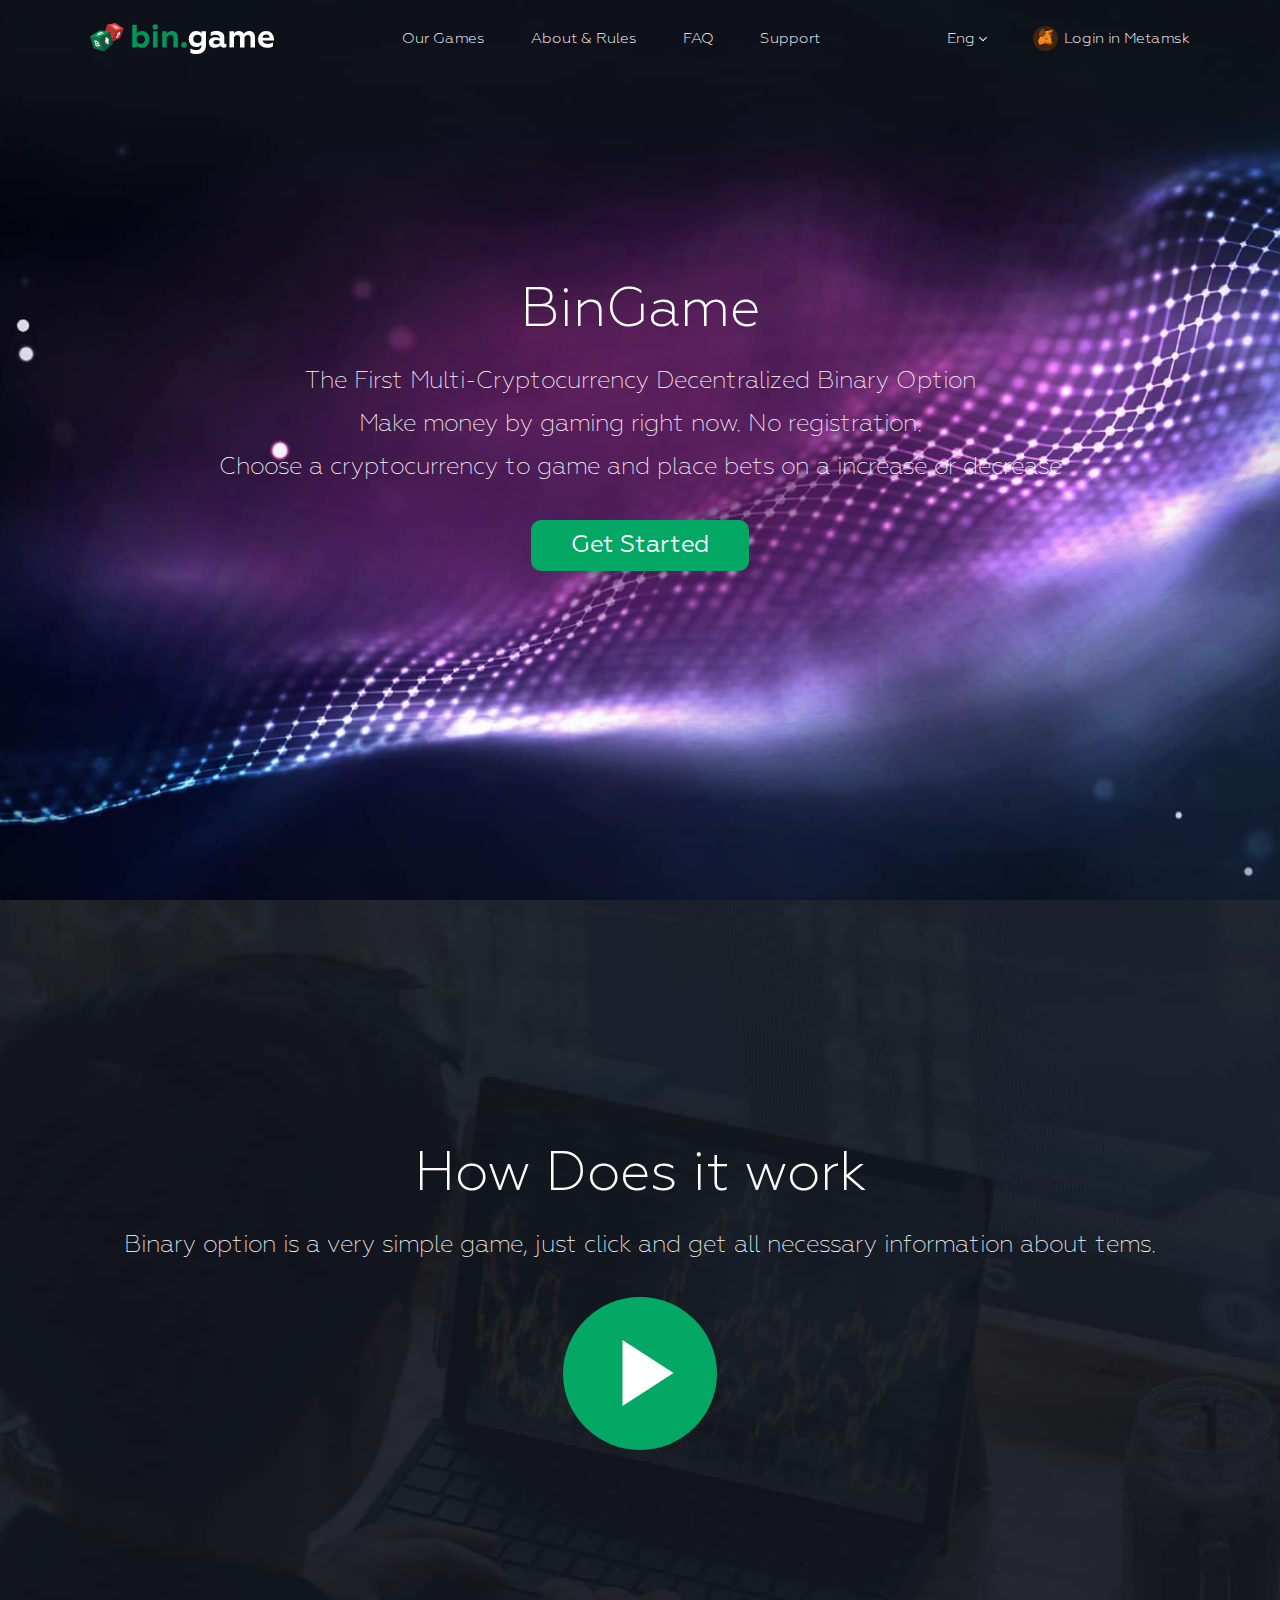
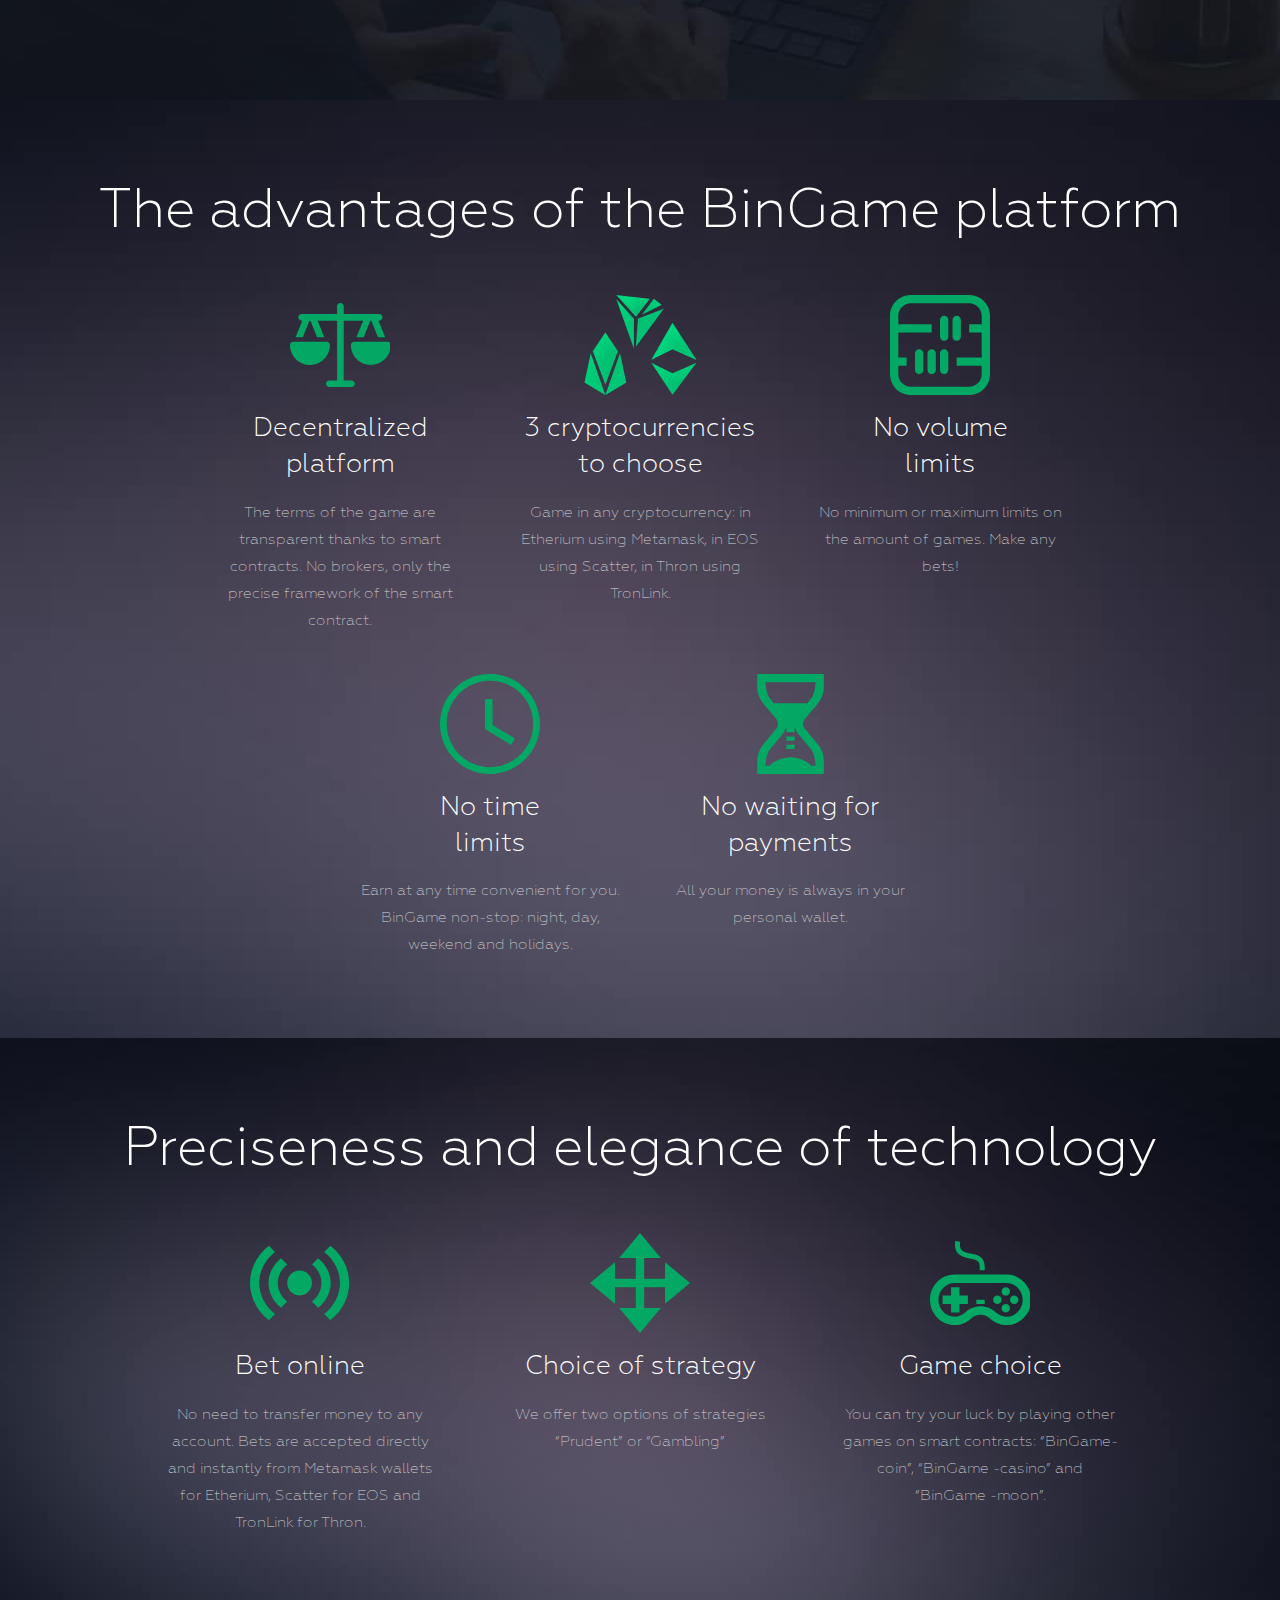
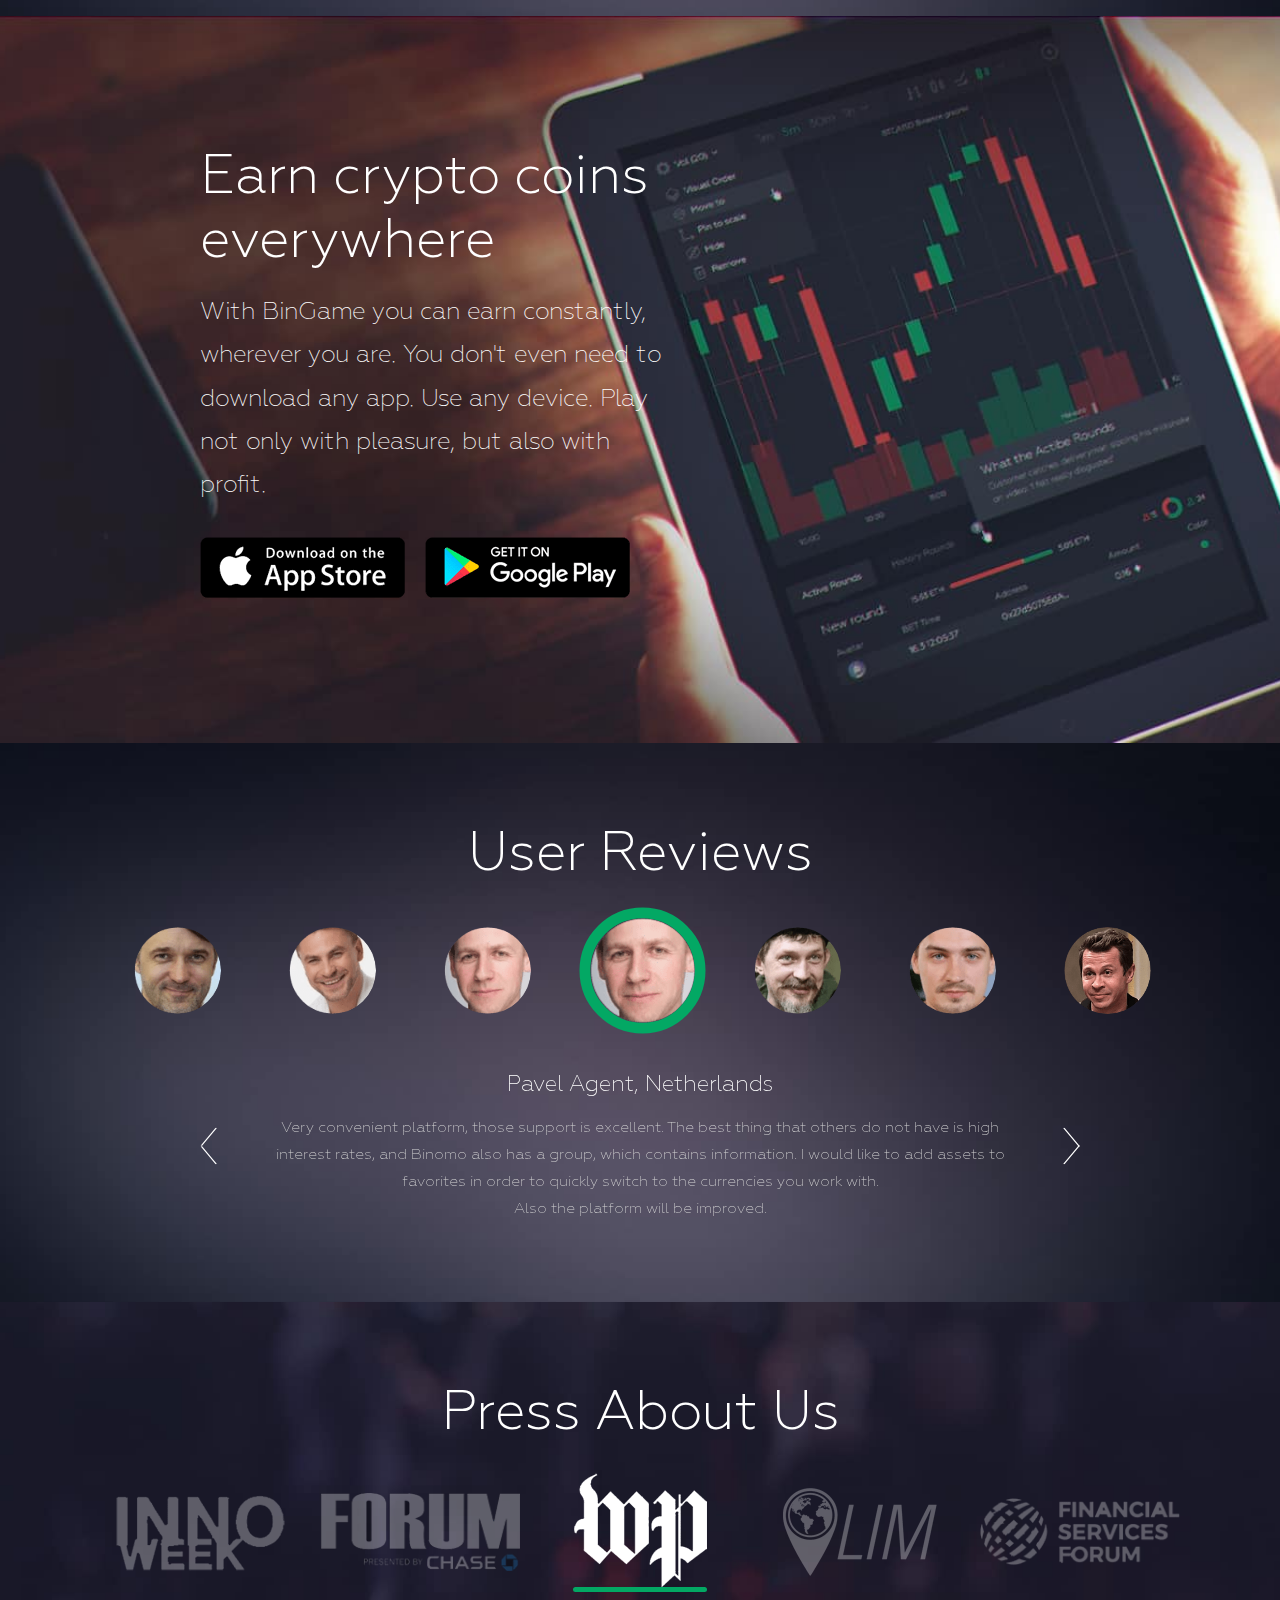
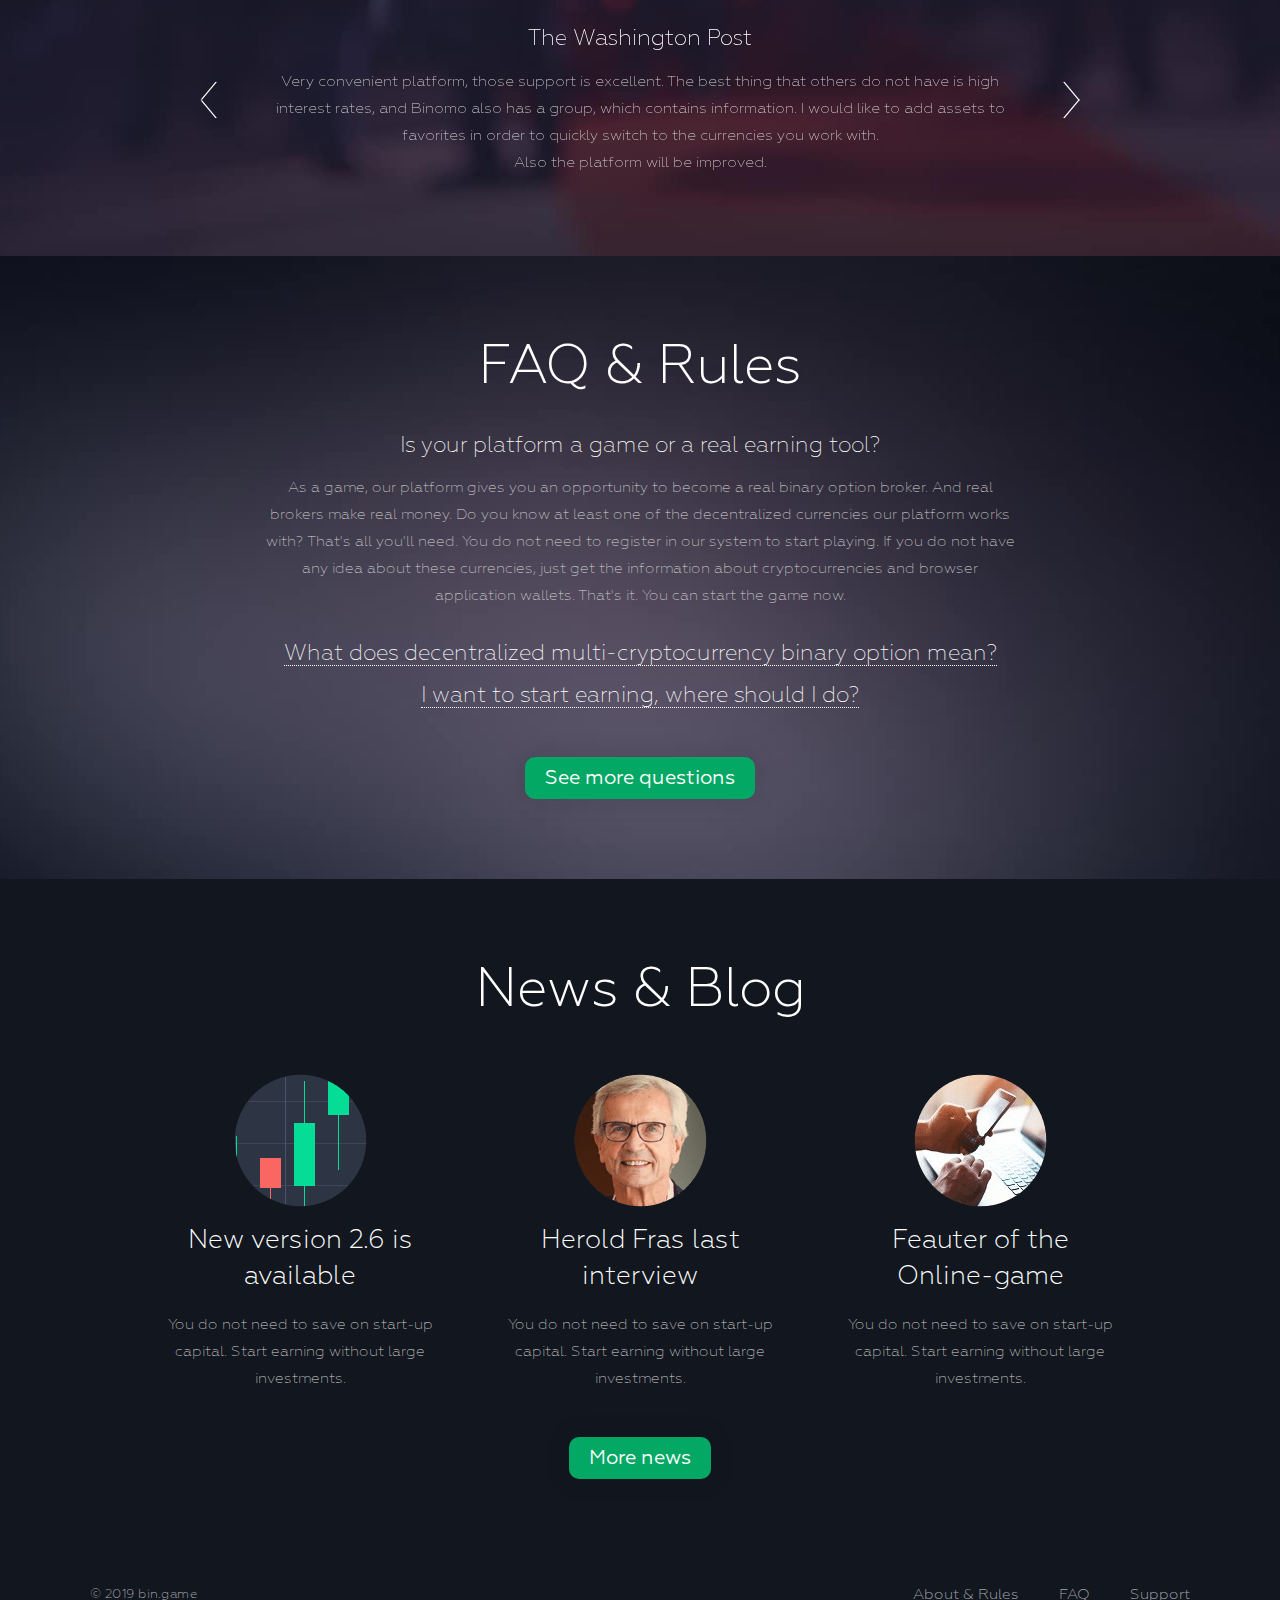
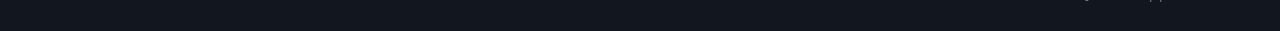
==== commit e09203dd: "Add files via upload" ====
--- a/index.html
+++ b/index.html
@@ -376,20 +376,29 @@
 					
 				</div>	
 				<div class="mx-wrap">
-					<div class="title-sm">Is your platform a game or a real earning tool?</div>
-					<div class="description-sm">As a game, our platform gives you an opportunity to become a real binary option broker. And real brokers make real money.  Do you know at least one of the decentralized currencies our platform works with? That's all you'll need.  You do not need to register in our system to start playing. If you do not have any idea about these currencies, just get the information about cryptocurrencies and browser application wallets. That's it. You can start the game now.</div>
+					<div class="accordion">
+						<div class="accordion__head open"><span class="link-dotted">Is your platform a game or a real earning tool?</span></div>
+						<div class="accordion__body">
+							<div class="description-sm">As a game, our platform gives you an opportunity to become a real binary option broker. And real brokers make real money.  Do you know at least one of the decentralized currencies our platform works with? That's all you'll need.  You do not need to register in our system to start playing. If you do not have any idea about these currencies, just get the information about cryptocurrencies and browser application wallets. That's it. You can start the game now.</div>
+						</div>
+						<div class="accordion__head "><span class="link-dotted">What does decentralized multi-cryptocurrency binary option mean?</span></div>
+						<div class="accordion__body" style="display: none;">
+							<div class="description-sm">As a game, our platform gives you an opportunity to become a real binary option broker. And real brokers make real money.  Do you know at least one of the decentralized currencies our platform works with? That's all you'll need.  You do not need to register in our system to start playing. If you do not have any idea about these currencies, just get the information about cryptocurrencies and browser application wallets. That's it. You can start the game now.</div>
+						</div>
+						<div class="accordion__head "><span class="link-dotted">I want to start earning, where should I do?</span></div>
+						<div class="accordion__body" style="display: none;">
+							<div class="description-sm">As a game, our platform gives you an opportunity to become a real binary option broker. And real brokers make real money.  Do you know at least one of the decentralized currencies our platform works with? That's all you'll need.  You do not need to register in our system to start playing. If you do not have any idea about these currencies, just get the information about cryptocurrencies and browser application wallets. That's it. You can start the game now.</div>
+						</div>
+					</div>	
 					
-
-					
-					<div class="block-links">
-						<div class="title-sm"><a href="#" class="link-dotted">What does decentralized multi-cryptocurrency binary option mean?</a></div>
-						<div class="title-sm"><a href="#" class="link-dotted">I want to start earning, where should I do?</a></div>
-					</div>
-
-					<a href="#" class="btn btn--success">See more questions</a>
+					<div class="button text-center">
+						<a href="#" class="btn btn--success">See more questions</a>
+					</div>
 				</div>
 				
 			</div>
+
+
 		</section>
 		<section class="section sec-news">
 			<div class="wrapper">
--- a/css/style.css
+++ b/css/style.css
@@ -1 +1 @@
-@charset "UTF-8";.flip-clock-wrapper *{-webkit-box-sizing:border-box;-moz-box-sizing:border-box;-ms-box-sizing:border-box;-o-box-sizing:border-box;box-sizing:border-box;-webkit-backface-visibility:hidden;-moz-backface-visibility:hidden;-ms-backface-visibility:hidden;-o-backface-visibility:hidden;backface-visibility:hidden}.flip-clock-wrapper a{cursor:pointer;text-decoration:none;color:#ccc}.flip-clock-wrapper a:hover{color:#fff}.flip-clock-wrapper.clearfix:after,.flip-clock-wrapper.clearfix:before{content:" ";display:table}.flip-clock-wrapper.clearfix:after{clear:both}.flip-clock-wrapper{font:300 11px Geometria,sans-serif;-webkit-user-select:none;text-align:center;position:relative;width:100%;margin:1em}.flip-clock-meridium{background:0 0!important;box-shadow:0 0 0!important;font-size:36px!important}.flip-clock-meridium a{color:#313333}.flip-clock-wrapper:after,.flip-clock-wrapper:before{content:" ";display:table}.flip-clock-wrapper:after{clear:both}.flip-clock-wrapper ul{list-style:none;position:relative;float:left;margin:3px;width:64px;height:80px;font-size:60px;line-height:77px;border-radius:10px}.flip-clock-wrapper ul li{z-index:1;position:absolute;left:0;top:0;width:100%;height:100%;line-height:77px;text-decoration:none!important}.flip-clock-wrapper ul li:first-child{z-index:2}.flip-clock-wrapper ul li a{display:block;height:100%;-webkit-perspective:200px;-moz-perspective:200px;perspective:200px;margin:0!important;overflow:visible!important;cursor:default!important}.flip-clock-wrapper ul li a div{z-index:1;position:absolute;left:0;width:100%;height:50%;font-size:60px;overflow:hidden}.flip-clock-wrapper ul li a div .shadow{position:absolute;width:100%;height:100%;z-index:2}.flip-clock-wrapper ul li a div.up{-webkit-transform-origin:50% 100%;-moz-transform-origin:50% 100%;-ms-transform-origin:50% 100%;-o-transform-origin:50% 100%;transform-origin:50% 100%;top:0}.flip-clock-wrapper ul li a div.up:after{content:"";position:absolute;top:38px;left:0;z-index:5;width:100%;height:2px;background:#3d414a;border-bottom:1px solid #2d323b}.flip-clock-wrapper ul li a div.down{-webkit-transform-origin:50% 0;-moz-transform-origin:50% 0;-ms-transform-origin:50% 0;-o-transform-origin:50% 0;transform-origin:50% 0;bottom:0;border-bottom-left-radius:10px;border-bottom-right-radius:10px}.flip-clock-wrapper ul li a div div.inn{position:absolute;left:0;z-index:1;width:100%;height:200%;color:#fff;text-align:center;background-color:#323740;border-radius:10px;font-size:60px}.flip-clock-wrapper ul li a div.up div.inn{top:0}.flip-clock-wrapper ul li a div.down div.inn{bottom:0}.flip-clock-wrapper ul.play li.flip-clock-before{z-index:3}.flip-clock-wrapper .flip{box-shadow:0 0 24px rgba(18,22,30,.15)}.flip-clock-wrapper ul.play li.flip-clock-active{-webkit-animation:10ms linear .49s both asd;-moz-animation:10ms linear .49s both asd;animation:10ms linear .49s both asd;z-index:5}.flip-clock-divider{float:left;display:inline-block;position:relative;width:20px;margin:3px 0;height:80px}.flip-clock-divider:first-child{width:0}.flip-clock-dot{display:block;background:#3c4049;width:9px;height:9px;position:absolute;border-radius:50%;left:5px}.minutes{display:none}.flip-clock-divider .flip-clock-label{position:absolute;top:-1.5em;right:-86px;color:#000;display:none;text-shadow:none}.flip-clock-divider.minutes .flip-clock-label{right:-88px}.flip-clock-divider.seconds .flip-clock-label{right:-91px}.flip-clock-dot.top{top:23px}.flip-clock-dot.bottom{bottom:24px}@-webkit-keyframes asd{0%{z-index:2}100%{z-index:4}}@-moz-keyframes asd{0%{z-index:2}100%{z-index:4}}@-o-keyframes asd{0%{z-index:2}100%{z-index:4}}@keyframes asd{0%{z-index:2}100%{z-index:4}}.flip-clock-wrapper ul.play li.flip-clock-active .down{z-index:2;-webkit-animation:.5s linear .5s both turn;-moz-animation:.5s linear .5s both turn;animation:.5s linear .5s both turn}@-webkit-keyframes turn{0%{-webkit-transform:rotateX(90deg)}100%{-webkit-transform:rotateX(0)}}@-moz-keyframes turn{0%{-moz-transform:rotateX(90deg)}100%{-moz-transform:rotateX(0)}}@-o-keyframes turn{0%{-o-transform:rotateX(90deg)}100%{-o-transform:rotateX(0)}}@keyframes turn{0%{transform:rotateX(90deg)}100%{transform:rotateX(0)}}.flip-clock-wrapper ul.play li.flip-clock-before .up{z-index:2;-webkit-animation:.5s linear both turn2;-moz-animation:.5s linear both turn2;animation:.5s linear both turn2}@-webkit-keyframes turn2{0%{-webkit-transform:rotateX(0)}100%{-webkit-transform:rotateX(-90deg)}}@-moz-keyframes turn2{0%{-moz-transform:rotateX(0)}100%{-moz-transform:rotateX(-90deg)}}@-o-keyframes turn2{0%{-o-transform:rotateX(0)}100%{-o-transform:rotateX(-90deg)}}@keyframes turn2{0%{transform:rotateX(0)}100%{transform:rotateX(-90deg)}}.flip-clock-wrapper ul li.flip-clock-active{z-index:3}.flip-clock-wrapper ul.play li.flip-clock-before .up .shadow{-webkit-animation:.5s linear both show;-moz-animation:.5s linear both show;animation:.5s linear both show}.flip-clock-wrapper ul.play li.flip-clock-active .up .shadow{-webkit-animation:.5s linear .3s both hide;-moz-animation:.5s linear .3s both hide;animation:.5s linear .3s both hide}.flip-clock-wrapper ul.play li.flip-clock-before .down .shadow{-webkit-animation:.5s linear both show;-moz-animation:.5s linear both show;animation:.5s linear both show}.flip-clock-wrapper ul.play li.flip-clock-active .down .shadow{-webkit-animation:.5s linear .3s both hide;-moz-animation:.5s linear .3s both hide;animation:.5s linear .2s both hide}@-webkit-keyframes show{0%{opacity:0}100%{opacity:1}}@-moz-keyframes show{0%{opacity:0}100%{opacity:1}}@-o-keyframes show{0%{opacity:0}100%{opacity:1}}@keyframes show{0%{opacity:0}100%{opacity:1}}@-webkit-keyframes hide{0%{opacity:1}100%{opacity:0}}@-moz-keyframes hide{0%{opacity:1}100%{opacity:0}}@-o-keyframes hide{0%{opacity:1}100%{opacity:0}}@keyframes hide{0%{opacity:1}100%{opacity:0}}a,abbr,acronym,address,applet,article,aside,audio,b,big,blockquote,body,canvas,caption,center,cite,code,dd,del,details,dfn,div,dl,dt,em,embed,fieldset,figcaption,figure,footer,form,h1,h2,h3,h4,h5,h6,header,hgroup,html,i,iframe,img,ins,kbd,label,legend,li,main,mark,menu,nav,object,ol,output,p,pre,q,ruby,s,samp,section,small,span,strike,strong,sub,summary,sup,table,tbody,td,tfoot,th,thead,time,tr,tt,u,ul,var,video{margin:0;padding:0;border:0;font-size:100%}article,aside,details,figcaption,figure,footer,header,hgroup,main,menu,nav,section{display:block}blockquote,q{quotes:none}blockquote:after,blockquote:before,q:after,q:before{content:'';content:none}table{border-collapse:collapse;border-width:0;padding:0;margin:0}html{height:100%;-webkit-text-size-adjust:none;-ms-text-size-adjust:none;font-size:62.5%}input,textarea{color:#333;outline:0;border-radius:0;-moz-border-radius:0;-webkit-border-radius:0;-webkit-appearance:none}button,input[type=button],input[type=submit]{cursor:pointer;-webkit-appearance:none;outline:0}form,td{margin:0;padding:0}a{color:inherit;font-family:inherit;-webkit-transition:.3s linear;transition:.3s linear;text-decoration:none;outline:0;-webkit-tap-highlight-color:transparent;-webkit-tap-highlight-color:transparent}*,:after,:before{box-sizing:border-box}.slick-slider{position:relative;display:block;box-sizing:border-box;-webkit-user-select:none;-moz-user-select:none;-ms-user-select:none;user-select:none;-webkit-touch-callout:none;-khtml-user-select:none;-ms-touch-action:pan-y;touch-action:pan-y;-webkit-tap-highlight-color:transparent}.slick-list{position:relative;display:block;overflow:hidden;margin:0;padding:0}.slick-list:focus{outline:0}.slick-list.dragging{cursor:pointer;cursor:hand}.slick-slider .slick-list,.slick-slider .slick-track{-webkit-transform:translate3d(0,0,0);-ms-transform:translate3d(0,0,0);transform:translate3d(0,0,0)}.slick-track{position:relative;top:0;left:0;display:block}.slick-track:before{display:table;content:''}.slick-track:after{display:table;content:'';clear:both}.slick-loading .slick-track{visibility:hidden}[dir=rtl] .slick-slide{float:right}.slick-slide{display:none;float:left;height:100%;min-height:1px}.slick-slide img{display:block}.slick-slide.slick-loading img{display:none}.slick-slide.dragging img{pointer-events:none}.slick-slide:focus{outline:0}.slick-initialized .slick-slide{display:block}.slick-loading .slick-slide{visibility:hidden}.slick-vertical .slick-slide{display:block;height:auto;border:1px solid transparent}.slick-arrow.slick-hidden{display:none}.slick-arrow{position:absolute;top:50%;z-index:1;-webkit-transform:translate(0,-50%);-ms-transform:translate(0,-50%);transform:translate(0,-50%)}.slick-prev{left:0}.slick-next{right:0}.slick-disabled{opacity:.6}.slick-dots{list-style:none;text-align:center}.slick-dots li{display:inline-block;vertical-align:middle;margin:0 .5rem}.slick-dots li.slick-active button{background:#fff}.slick-dots li button{border:none;background-color:rgba(255,255,255,.5);padding:0;height:.6rem;width:2rem;border-radius:.2rem;text-indent:-999px;overflow:hidden;-webkit-transition:.2s linear;transition:.2s linear}.fancybox-image,.fancybox-inner,.fancybox-nav,.fancybox-nav span,.fancybox-outer,.fancybox-skin,.fancybox-tmp,.fancybox-wrap,.fancybox-wrap iframe,.fancybox-wrap object{padding:0;margin:0;border:0;outline:0;vertical-align:top}.fancybox-wrap{position:absolute;top:0;left:0;z-index:8020}.fancybox-skin{position:relative}.fancybox-opened{z-index:8030}.fancybox-outer{position:relative}.fancybox-inner{position:relative;overflow:hidden}.fancybox-type-iframe .fancybox-inner{-webkit-overflow-scrolling:touch}.fancybox-error{white-space:nowrap}.fancybox-iframe,.fancybox-image{display:block;width:100%;height:100%}.fancybox-image{max-width:100%;max-height:100%}#fancybox-loading,.fancybox-next span,.fancybox-prev span{background-image:url(../img/fancybox_sprite.png?ver1.0)}#fancybox-loading{position:fixed;top:50%;left:50%;margin-top:-22px;margin-left:-22px;background-position:0 -108px;opacity:.8;cursor:pointer;z-index:8060}#fancybox-loading div{width:44px;height:44px;background:url(../img/fancybox_loading.gif?ver1.0) center center no-repeat}.fancybox-close{position:absolute;top:-1.5rem;right:1.5rem;cursor:pointer;z-index:8040;color:#818181;font-size:1.2rem;line-height:1.4rem}.fancybox-close:before{content:'Закрыть  \2716';display:block}.fancybox-close:hover{color:#fff}.fancybox-nav{position:absolute;top:0;width:6rem;height:100%;cursor:pointer;text-decoration:none;-webkit-tap-highlight-color:transparent;z-index:8040}.fancybox-prev{left:-6rem}.fancybox-next{right:-6rem}.fancybox-type-image .fancybox-skin{padding-left:6rem!important;padding-right:6rem!important}.fancybox-nav span{position:absolute;top:50%;width:36px;height:34px;margin-top:-18px;cursor:pointer;z-index:8040}.fancybox-prev span{left:10px;background-position:0 -36px}.fancybox-next span{right:10px;background-position:0 -72px}.fancybox-nav:hover span{visibility:visible}.fancybox-tmp{position:absolute;top:-99999px;left:-99999px;visibility:hidden;max-width:99999px;max-height:99999px;overflow:visible!important}.fancybox-lock{overflow:hidden!important;width:auto}.fancybox-lock body{overflow:hidden!important}.fancybox-lock-test{overflow-y:hidden!important}.fancybox-overlay{position:absolute;top:0;left:0;overflow:hidden;display:none;z-index:8010;background:rgba(0,0,0,.8)}.fancybox-overlay-fixed{position:fixed;bottom:0;right:0}.fancybox-lock .fancybox-overlay{overflow:auto;overflow-y:scroll}.fancybox-title{visibility:hidden;font:13px/20px "Helvetica Neue",Helvetica,Arial,sans-serif;position:relative;text-shadow:none;z-index:8050}.fancybox-opened .fancybox-title{visibility:visible}.fancybox-title-float-wrap{position:absolute;bottom:0;right:50%;margin-bottom:-35px;z-index:8050;text-align:center}.fancybox-title-float-wrap .child{display:inline-block;margin-right:-100%;padding:2px 20px;background:rgba(0,0,0,.8);border-radius:15px;text-shadow:0 1px 2px #222;color:#fff;font-weight:700;line-height:24px;white-space:nowrap}.fancybox-title-outside-wrap{position:relative;margin-top:10px;color:#fff}.fancybox-title-inside-wrap{padding-top:10px}.fancybox-title-over-wrap{position:absolute;bottom:0;left:0;color:#fff;padding:10px;background:rgba(0,0,0,.8)}@font-face{font-family:Geometria;src:url(../fonts/Geometria-ExtraLight.eot);src:url(../fonts/Geometria-ExtraLight.eot?#iefix) format("embedded-opentype"),url(../fonts/Geometria-ExtraLight.woff2) format("woff2"),url(../fonts/Geometria-ExtraLight.woff?ver1.0) format("woff"),url(../fonts/Geometria-ExtraLight.ttf) format("truetype"),url(../fonts/Geometria-ExtraLight.svg#Geometria-ExtraLight) format("svg");font-style:normal;font-weight:200}@font-face{font-family:Geometria;src:url(../fonts/Geometria-Light.eot);src:url(../fonts/Geometria-Light.eot?#iefix) format("embedded-opentype"),url(../fonts/Geometria-Light.woff2) format("woff2"),url(../fonts/Geometria-Light.woff?ver1.0) format("woff"),url(../fonts/Geometria-Light.ttf) format("truetype"),url(../fonts/Geometria-Light.svg#Geometria-Light) format("svg");font-style:normal;font-weight:300}@font-face{font-family:Geometria;src:url(../fonts/Geometria.eot);src:url(../fonts/Geometria.eot?#iefix) format("embedded-opentype"),url(../fonts/Geometria.woff2) format("woff2"),url(../fonts/Geometria.woff?ver1.0) format("woff"),url(../fonts/Geometria.ttf) format("truetype"),url(../fonts/Geometria.svg#Geometria) format("svg");font-style:normal;font-weight:400}@font-face{font-family:Geometria;src:url(../fonts/Geometria-Medium.eot);src:url(../fonts/Geometria-Medium.eot?#iefix) format("embedded-opentype"),url(../fonts/Geometria-Medium.woff2) format("woff2"),url(../fonts/Geometria-Medium.woff?ver1.0) format("woff"),url(../fonts/Geometria-Medium.ttf) format("truetype"),url(../fonts/Geometria-Medium.svg#Geometria-Medium) format("svg");font-style:normal;font-weight:600}@font-face{font-family:Geometria;src:url(../fonts/Geometria-Bold.eot);src:url(../fonts/Geometria-Bold.eot?#iefix) format("embedded-opentype"),url(../fonts/Geometria-Bold.woff2) format("woff2"),url(../fonts/Geometria-Bold.woff?ver1.0) format("woff"),url(../fonts/Geometria-Bold.ttf) format("truetype"),url(../fonts/Geometria-Bold.svg#Geometria-Bold) format("svg");font-style:normal;font-weight:700}@font-face{font-family:Geometria;src:url(../fonts/Geometria-ExtraBold.eot);src:url(../fonts/Geometria-ExtraBold.eot?#iefix) format("embedded-opentype"),url(../fonts/Geometria-ExtraBold.woff2) format("woff2"),url(../fonts/Geometria-ExtraBold.woff?ver1.0) format("woff"),url(../fonts/Geometria-ExtraBold.ttf) format("truetype"),url(../fonts/Geometria-ExtraBold.svg#Geometria-ExtraBold) format("svg");font-style:normal;font-weight:900}html.b-fixed{overflow:hidden;position:relative;height:100%;margin-right:17px}html.b-fixed.ios{margin-right:0}body{margin:0;padding:0;position:relative;-webkit-font-smoothing:antialiased;-moz-osx-font-smoothing:grayscale;color:#fff;font:400 1.6rem/1.4 Geometria,Arial,sans-serif;background:#12161e;min-height:100%;display:-webkit-box;display:-webkit-flex;display:-ms-flexbox;display:flex}body.page-home .box-cryp{display:none}body.page-home .header{position:absolute;top:0;left:0}.popup{position:absolute;left:-9999px;top:-9999px;opacity:0}.window-open{position:relative;width:130rem;max-width:100%}.main-wrapper{padding:0;min-width:32rem;position:relative;overflow-x:hidden;opacity:1;-webkit-box-flex:1;-webkit-flex:1 1 auto;-ms-flex:1 1 auto;flex:1 1 auto;display:-webkit-box;display:-webkit-flex;display:-ms-flexbox;display:flex;-webkit-box-orient:vertical;-webkit-box-direction:normal;-webkit-flex-flow:column nowrap;-ms-flex-flow:column nowrap;flex-flow:column nowrap;min-height:100vh;width:100%}.wrapper{width:100%;min-width:32rem;max-width:158rem;padding:0 4rem;margin:0 auto;position:relative}.text-left{text-align:left!important}.text-center{text-align:center!important}.text-right{text-align:right!important}.text-success{color:#0d955f!important}.text-danger{color:#e34341!important}.nowrap{white-space:nowrap}.word-break{word-break:break-all}h1{font-size:5.4rem;font-weight:300;margin-bottom:2rem;margin-top:0}h2{font-size:5.4rem;font-weight:300;margin-top:3rem;margin-bottom:2rem}h3{font-size:2.2rem;margin-top:3rem;margin-bottom:2rem;font-weight:700}h4{font-size:1.9rem}h5{font-size:1.6rem}p{margin-bottom:2rem}ol:not([class]) li,ul:not([class]) li{margin-bottom:1rem}img{display:block;max-width:100%}.loaded .main-wrapper{visibility:hidden;opacity:0;-webkit-transition:opacity .3s;transition:opacity .3s}.loaded .icon-load{display:-webkit-box;display:-webkit-flex;display:-ms-flexbox;display:flex}.icon-load{position:fixed;top:0;left:0;right:0;bottom:0;display:none;-webkit-box-pack:center;-webkit-justify-content:center;-ms-flex-pack:center;justify-content:center;-webkit-box-align:center;-webkit-align-items:center;-ms-flex-align:center;align-items:center;width:auto}.ball{width:3rem;height:3rem;border-radius:1.5rem;background:#fff;opacity:.3}.a{margin-right:1rem;-webkit-animation:.7s ease-out infinite alternate ball-a;animation:.7s ease-out infinite alternate ball-a}.b{margin-right:1rem;-webkit-animation:.7s ease-out .2s infinite alternate ball-b;animation:.7s ease-out .2s infinite alternate ball-b}.c{-webkit-animation:.7s ease-out .4s infinite alternate ball-c;animation:.7s ease-out .4s infinite alternate ball-c}@-webkit-keyframes ball-a{from{height:2rem;opacity:.3;background:#fff}to{height:7rem;opacity:1;background:green}}@keyframes ball-a{from{height:2rem;opacity:.3;background:#fff}to{height:7rem;opacity:1;background:green}}@-webkit-keyframes ball-b{from{height:2rem;opacity:.3;background:#fff}to{height:6.5rem;opacity:1;background:#ff0}}@keyframes ball-b{from{height:2rem;opacity:.3;background:#fff}to{height:6.5rem;opacity:1;background:#ff0}}@-webkit-keyframes ball-c{from{height:2rem;opacity:.3;background:#fff}to{height:6rem;opacity:1;background:red}}@keyframes ball-c{from{height:2rem;opacity:.3;background:#fff}to{height:6rem;opacity:1;background:red}}.dropdown{position:relative}.dropdown-menu{position:absolute;display:none;top:100%;left:0;margin-top:.5rem;box-shadow:1rem 1rem 1.9rem .5rem rgba(0,0,0,.05);background-color:#272c35;list-style:none;z-index:3;width:100%;min-width:10rem;max-width:25rem;border-radius:.5rem}.dropdown-menu--right{left:auto;right:0;text-align:right}.dropdown-menu li.active a{background:#363c46}.dropdown-menu li:first-child{border-radius:.5rem .5rem 0 0;overflow:hidden}.dropdown-menu li:last-child{border-radius:0 0 .5rem .5rem;overflow:hidden}.dropdown-menu a{display:block;color:#fff;font-size:1.3rem;font-weight:300;padding:.7rem 2.5rem}.dropdown-menu a:hover{background:#363c46}.dropdown-menu.open{display:block}.slider{height:1.2rem;border-radius:.6rem;position:relative;margin:2rem 0;background-color:#3c4049}.slider__range{height:100%;position:absolute;left:0;top:0;border-radius:.6rem;background-color:#03a864}.slider__handler{position:absolute;top:-.5rem;left:0;margin-left:-.5rem;width:2.2rem;height:2.2rem;border:.3rem solid #fff;border-radius:50%;background-color:#03a864}.slider-input{width:7.2rem;height:3.4rem;border-radius:1rem;font-size:2.2rem;display:inline-block;color:#fff;text-align:center;padding:0 .8rem;border:none;font-weight:300;font-family:Geometria;background-color:#3c4049}.row{margin-left:-1rem;margin-right:-1rem;display:-webkit-box;display:-webkit-flex;display:-ms-flexbox;display:flex;-webkit-flex-wrap:wrap;-ms-flex-wrap:wrap;flex-wrap:wrap}.row .col{padding-left:1rem;padding-right:1rem}.row .col-6{width:50%}.sup{display:inline-block;vertical-align:super;position:relative;top:-.4rem;margin-top:-.1rem;min-width:1.8rem;height:1.8rem;line-height:1.8rem;text-align:center;color:#fff;font-weight:700;border-radius:50%;font-size:1.2rem;background-color:#03a864}.info-block{display:inline-block;vertical-align:super;position:relative;z-index:6}@media screen and (min-width:1025px){.info-block:hover .info-block__dropdown{display:block;visibility:visible;overflow:visible;height:auto;width:auto;opacity:1}}@media screen and (max-width:1024px){.info-block.open .info-block__dropdown{display:block;visibility:visible;overflow:visible;height:auto;width:auto;opacity:1}}.info-block--right .info-block__dropdown{left:auto;right:1.4rem}.info-block--top .info-block__dropdown{bottom:auto;top:1.4rem}.info-block--center .info-block__dropdown{left:50%;-webkit-transform:translate(-50%,0);-ms-transform:translate(-50%,0);transform:translate(-50%,0);right:auto;margin-top:1rem}.info-block__symbol{width:1.8rem;height:1.8rem;position:relative;cursor:pointer;z-index:6;display:block;border-radius:50%;line-height:1.8rem;color:#fff;font-size:1.2rem;font-weight:700;text-align:center;padding-left:.1rem;background-color:#696f7c;-webkit-transition:.2s linear;transition:.2s linear}.info-block__symbol:hover{background:#535761}.info-block__dropdown{position:absolute;bottom:1.4rem;left:1.4rem;box-shadow:1rem 1rem 1.9rem .5rem rgba(0,0,0,.05);border-radius:.5rem;padding:1.5rem 3rem;background-color:#363c46;min-width:30rem;opacity:0;visibility:hidden;overflow:hidden;-webkit-transition:.2s linear .1s;transition:.2s linear .1s;z-index:5}.info-block__title{font-size:1.8rem;font-weight:300}.info-block__text{color:#b2b5bb;font-size:1.3rem;font-weight:300}.nav-tab-list{list-style:none;display:-webkit-box;display:-webkit-flex;display:-ms-flexbox;display:flex;-webkit-box-align:center;-webkit-align-items:center;-ms-flex-align:center;align-items:center}.nav-tab-list__item{margin-right:1rem;margin-bottom:1rem;position:relative}.nav-tab-list__item--info{position:relative;height:4.2rem}.nav-tab-list__item--info .info-block{position:absolute;top:0;left:0}.nav-tab-list__item.active .nav-tab-list__link{background-color:#242932;color:#fff}.nav-tab-list__item.active .nav-tab-list__link:after{content:'';display:block;top:100%;left:50%;-webkit-transform:translate(-50%,0);-ms-transform:translate(-50%,0);transform:translate(-50%,0);position:absolute;width:0;height:0;border-style:solid;border-width:.6rem 1rem 0;border-color:#242932 transparent transparent}.nav-tab-list__item.last{margin-left:auto;margin-right:0}.nav-tab-list__link{display:-webkit-box;display:-webkit-flex;display:-ms-flexbox;display:flex;-webkit-box-align:center;-webkit-align-items:center;-ms-flex-align:center;align-items:center;text-align:center;position:relative;padding:.5rem 1.8rem;font-weight:500;font-size:1.4rem;color:#696f7c;height:4.2rem;box-shadow:0 1.1rem 5.4rem rgba(18,22,30,.2);border-radius:.5rem;background-color:#151a23}.nav-tab-list__link:hover{color:#fff;background:#1b212b}.box{box-shadow:0 1.1rem 5.4rem rgba(18,22,30,.2);border-radius:.5rem;background-color:#1e222c}.marker-circle{display:inline-block;vertical-align:middle;width:1.2rem;height:1.2rem;border-radius:50%}.marker-circle--success{background-color:#03a864}.marker-circle--danger{background:#e54441}.circle{display:block;font-size:0}.svg-circle circle{fill:transparent;stroke:#e34341;stroke-width:7;stroke-dasharray:75px 75px}.svg-circle circle:nth-child(2n){fill:transparent;stroke:#0d955f;stroke-width:7;fill-rule:#1e222c}.hide{position:absolute;left:0;top:0;height:0;width:0;overflow:hidden;z-index:-1;opacity:0;visibility:hidden}.tab-cont{opacity:1;-webkit-transition:opacity .4s;transition:opacity .4s;visibility:visible}.tab-cont.hide{opacity:0}.icon{display:inline-block;width:1em;height:1em;stroke-width:0;stroke:currentColor;fill:currentColor;-webkit-transition:.3s linear;transition:.3s linear;position:relative}.btn,a.btn{position:relative;top:0;display:-webkit-inline-box;display:-webkit-inline-flex;display:-ms-inline-flexbox;display:inline-flex;-webkit-box-align:center;-webkit-align-items:center;-ms-flex-align:center;align-items:center;-webkit-box-pack:center;-webkit-justify-content:center;-ms-flex-pack:center;justify-content:center;vertical-align:middle;height:4.2rem;padding:0 2rem;color:#fff;font:2rem/1.6rem Geometria,Arial,sans-serif;text-align:center;text-decoration:none;border:none;background:0 0;border-radius:1rem;cursor:pointer;box-shadow:0 0 2.4rem rgba(18,22,30,.15);-webkit-transition:.2s linear,background .2s linear;transition:.2s linear,background .2s linear}.btn:hover,a.btn:hover{top:-.4rem;text-decoration:none;color:#fff}.btn--success,a.btn--success{background-color:#03a864}.btn--success:hover,a.btn--success:hover{background:#07b86f}.btn--danger,a.btn--danger{background-color:#e54441}.btn--danger:hover,a.btn--danger:hover{background:#f1524f}.btn--block,a.btn--block{display:-webkit-box;display:-webkit-flex;display:-ms-flexbox;display:flex;width:100%}.btn--lg,a.btn--lg{font-size:2.4rem;height:5.1rem;padding:0 4rem}button.btn,input.btn{display:inline-block}button.btn--block,input.btn--block{display:block;width:100%}.buttons{display:-webkit-box;display:-webkit-flex;display:-ms-flexbox;display:flex;-webkit-flex-wrap:wrap;-ms-flex-wrap:wrap;flex-wrap:wrap;margin:0 -.7rem}.buttons__item{min-width:12rem;-webkit-box-flex:1;-webkit-flex:1;-ms-flex:1;flex:1;padding:0 .7rem}.form-field{margin-bottom:1.5rem}.form-input{display:block;width:100%;height:4.7rem;padding:0 1.5rem;color:#fff;font:1.5rem Geometria,Arial,sans-serif;border:.1rem solid #d6d6d6;background:#fff;border-radius:.2rem}.form-input:hover{border-color:#a7a7a7}.form-input:-ms-input-placeholder{color:#7d7d7d}.form-input::-ms-input-placeholder{color:#7d7d7d}.form-input::placeholder{color:#7d7d7d}.form-input:-moz-placeholder,.form-input::-moz-placeholder{color:#7d7d7d;opacity:1}.form-input::-webkit-input-placeholder{color:#7d7d7d}input[type=search]{-webkit-appearance:none}::-ms-clear{width:0;height:0}textarea.form-input{height:auto;min-height:10rem;padding-top:1rem;resize:none;overflow:auto}label{display:block;font-weight:600;margin-bottom:.5rem}.checkbox input[type=checkbox]{display:none}.checkbox:hover .checkbox__text:before{background-image:url(../img/check.svg);background-repeat:no-repeat;background-position:center;background-size:1rem .7rem}.checkbox:active .checkbox__text:before{background:#739b41}.checkbox__text{padding-left:2.7rem;min-height:1.8rem;display:block;font-size:1.5rem;font-weight:400;line-height:1.4;position:relative}.checkbox__text:before{content:'';display:block;position:absolute;left:0;top:.2rem;width:1.8rem;height:1.8rem;border-radius:.1rem;-webkit-transition:.2s linear;transition:.2s linear}.switch-block{display:-webkit-inline-box;display:-webkit-inline-flex;display:-ms-inline-flexbox;display:inline-flex;-webkit-box-align:center;-webkit-align-items:center;-ms-flex-align:center;align-items:center;margin:0;cursor:pointer}.switch-block input{display:none}.switch-block input:checked~.switch-block__checkbox .switch-block__swiper{left:3.6rem;background-color:#03a864}.switch-block input:checked~.switch-block__checkbox .switch-block__swiper:hover{background:#07b86f}.switch-block input:checked~.switch-block__checkbox .switch-block__swiper .off{display:none}.switch-block input:checked~.switch-block__checkbox .switch-block__swiper .on{display:block}.switch-block__text{color:#a1a5ad;font-size:1.5rem;margin-right:1rem;-webkit-box-flex:1;-webkit-flex:1;-ms-flex:1;flex:1;min-width:1px;font-weight:300}.switch-block__checkbox{-webkit-box-flex:0;-webkit-flex:none;-ms-flex:none;flex:none;width:7.9rem;height:2rem;border-radius:1rem;background-color:#323740;position:relative}.switch-block__swiper{position:absolute;top:0;left:0;width:4.3rem;text-align:center;color:#fff;font-size:1.2rem;font-weight:700;height:2rem;line-height:2rem;box-shadow:-.5rem 0 .3rem rgba(13,16,21,.15);border-radius:1rem;background-color:#565f6d;-webkit-transition:.2s linear;transition:.2s linear;text-transform:uppercase}.switch-block__swiper:hover{background:#68717f}.switch-block__swiper .on{display:none}.header{width:100%;min-width:32rem;text-align:left;-webkit-flex-shrink:0;-ms-flex-negative:0;flex-shrink:0;padding:2.3rem 0}.header__wrap{display:-webkit-box;display:-webkit-flex;display:-ms-flexbox;display:flex;-webkit-box-align:center;-webkit-align-items:center;-ms-flex-align:center;align-items:center}.navbar{display:-webkit-box;display:-webkit-flex;display:-ms-flexbox;display:flex;-webkit-box-align:center;-webkit-align-items:center;-ms-flex-align:center;align-items:center;-webkit-box-flex:1;-webkit-flex:1;-ms-flex:1;flex:1;min-width:1px}.navbar-menu{list-style:none;display:-webkit-box;display:-webkit-flex;display:-ms-flexbox;display:flex;margin:0 auto;-webkit-box-flex:0;-webkit-flex:none;-ms-flex:none;flex:none;min-width:1px;preferred-size:0;-webkit-flex-shrink:0;-ms-flex-negative:0;flex-shrink:0;-webkit-box-pack:center;-webkit-justify-content:center;-ms-flex-pack:center;justify-content:center;-webkit-box-align:center;-webkit-align-items:center;-ms-flex-align:center;align-items:center}.navbar-menu__item{margin:0 2.3rem}.navbar-menu__link{display:block;font-size:1.5rem;font-weight:300;white-space:nowrap}.navbar-menu__link span{display:inline-block;white-space:nowrap;vertical-align:top;padding-bottom:.2rem;padding-top:.3rem;border-bottom:.1rem solid transparent;-webkit-transition:.2s linear;transition:.2s linear}.navbar-menu__link .sup{margin-left:.3rem}.navbar-menu__link:hover{text-decoration:none}.navbar-menu__link:hover span{border-color:#4b5261}.navbar .box-lang,.navbar .user{-webkit-box-ordinal-group:2;-webkit-order:1;-ms-flex-order:1;order:1}.navbar-toggle{display:none}.logo{-webkit-box-flex:0;-webkit-flex:none;-ms-flex:none;flex:none;width:18.4rem;height:3rem}.logo a{font-size:3.1rem;font-weight:700;color:#03a864}.logo a span{color:#fff}.logo a:hover{text-decoration:none}.box-lang{margin:0 2.3rem 0 0;-webkit-box-flex:0;-webkit-flex:none;-ms-flex:none;flex:none}.box-cryp{margin-left:2rem;-webkit-box-flex:0;-webkit-flex:none;-ms-flex:none;flex:none}.box-lang .list-lang{width:auto;min-width:1px;left:-2rem}.box-lang .list-lang__link{padding-left:2rem;padding-right:2rem;white-space:nowrap}.box-cryp .list-cryp{width:auto;min-width:100%}.box-cryp .list-cryp__link{padding-left:2rem;padding-right:2rem;white-space:nowrap}.select-cryp,.select-lang{font-size:0;font-weight:300;display:block;cursor:pointer;white-space:nowrap}.select-cryp span,.select-lang span{display:inline-block;font-size:2.3rem}.select-cryp .icon,.select-lang .icon{font-size:.8rem;margin-left:.4rem}.select-lang span{font-size:1.5rem}.user{margin:0 0 0 2.3rem;-webkit-box-flex:0;-webkit-flex:none;-ms-flex:none;flex:none}.user__container{display:-webkit-box;display:-webkit-flex;display:-ms-flexbox;display:flex;-webkit-box-align:center;-webkit-align-items:center;-ms-flex-align:center;align-items:center}.user__img{-webkit-box-flex:0;-webkit-flex:none;-ms-flex:none;flex:none;width:2.5rem}.user__title{font-size:1.5rem;font-weight:300;display:block;-webkit-box-flex:1;-webkit-flex:1;-ms-flex:1;flex:1;min-width:1px;margin-left:.6rem;white-space:nowrap}.main{width:100%;min-width:32rem;text-align:left;-webkit-box-flex:1;-webkit-flex:1 1 auto;-ms-flex:1 1 auto;flex:1 1 auto}.section{padding:8rem 0}.section__head{text-align:center;margin-bottom:5rem}.section__head>:last-child{margin-bottom:0}.section__head>:first-child{margin-top:0}.section__head.no-gutters{margin-bottom:0;padding:0}.section__title{margin:0 0 1.6rem;line-height:1.2}.section__description{font-size:2.4rem;font-weight:100;line-height:1.8;margin-bottom:3rem}.home{background:url(../img/home-bg.jpg) center/cover no-repeat;height:100vh;min-height:50rem;padding:8rem 0;display:-webkit-box;display:-webkit-flex;display:-ms-flexbox;display:flex;-webkit-box-align:center;-webkit-align-items:center;-ms-flex-align:center;align-items:center;text-align:center}.sec-video{min-height:80rem;display:-webkit-box;display:-webkit-flex;display:-ms-flexbox;display:flex;-webkit-box-align:center;-webkit-align-items:center;-ms-flex-align:center;align-items:center;background:url(../img/video-bg.jpg) center/cover no-repeat}.btn-play{width:15.4rem;height:15.3rem;background-color:#03a864;border-radius:50%;position:relative;display:inline-block}.btn-play:after{position:absolute;top:50%;left:50%;-webkit-transform:translate(-50%,-50%);-ms-transform:translate(-50%,-50%);transform:translate(-50%,-50%);margin-left:.8rem;content:'';display:block;width:0;height:0;border-style:solid;border-width:3.35rem 0 3.35rem 5.1rem;border-color:transparent transparent transparent #fff}.btn-play span{display:none}.btn-play:hover{background:#03804d}.sec-advantages{background:url(../img/advantages-bg.jpg) center/cover no-repeat}.button{margin-top:4.5rem}.bl-columns{display:-webkit-box;display:-webkit-flex;display:-ms-flexbox;display:flex;-webkit-box-pack:center;-webkit-justify-content:center;-ms-flex-pack:center;justify-content:center;-webkit-flex-wrap:wrap;-ms-flex-wrap:wrap;flex-wrap:wrap;margin:-2rem}.bl-columns--three{margin:-2rem -3rem}.bl-columns--three .bl-columns__item{width:24%;padding:0 3rem}.bl-columns__item{width:20%;min-width:30rem;text-align:center;padding:0 2rem;margin-top:2rem;margin-bottom:2rem}.bl-columns__icon{margin-bottom:1.6rem;font-size:0}.bl-columns__icon .icon{font-size:10rem;color:#03a864}.bl-columns__icon img{display:inline-block}.bl-columns__title{font-size:2.6rem;font-weight:300;margin-bottom:1.5rem}.bl-columns__description{margin-bottom:0;font-size:1.5rem;font-weight:100;line-height:1.8;color:#d6d6d6}.sec-technology{background:url(../img/advantages-bg.jpg) center/cover no-repeat}.sec-earn{padding:13rem 0;background:url(../img/earn-bg.jpg) center/cover no-repeat}.earn-left{max-width:47rem;margin-left:11rem;text-align:left}.earn-left .section__head{text-align:left}.app-buttons{display:-webkit-box;display:-webkit-flex;display:-ms-flexbox;display:flex;-webkit-flex-wrap:wrap;-ms-flex-wrap:wrap;flex-wrap:wrap}.app-btn{margin-right:2rem;margin-bottom:1.5rem}.sec-reviews{text-align:center;background:url(../img/advantages-bg.jpg) center/cover no-repeat}.slider-reviews-nav{max-width:108rem;margin:1rem auto 2rem}.slider-reviews-nav__item{text-align:center;padding:2rem 1rem}.slider-reviews-nav__item img{display:inline-block;width:10.5rem;height:10.5rem;border:.9rem solid transparent;border-radius:50%;-webkit-transition:.2s linear;transition:.2s linear}.slider-reviews-nav__item.slick-center img{border-color:#03a864;-webkit-transform:scale(1.2);-ms-transform:scale(1.2);transform:scale(1.2)}.slider-reviews{text-align:center;max-width:90rem;margin:0 auto;padding:0 8rem}.slider-reviews .slick-arrow{background-color:transparent;padding:0;border:none;font-size:0;-webkit-transition:.2s linear;transition:.2s linear}.slider-reviews .slick-arrow .icon{color:#fff;font-size:3.7rem}.slider-reviews .slick-arrow:hover{-webkit-transform:scale(1.06) translate(0,-50%);-ms-transform:scale(1.06) translate(0,-50%);transform:scale(1.06) translate(0,-50%)}.slider-reviews .slick-prev{left:0}.slider-reviews .slick-next{right:0}.slider-reviews .slick-dots{margin-top:3rem}.title-sm{font-weight:200;font-size:2.2rem;margin-bottom:1.3rem}.description-sm{color:#d6d6d6;font-weight:200;font-size:1.5rem;line-height:1.8}.sec-about{text-align:center;background:url(../img/about-bg.jpg) center/cover no-repeat}.slider-about-nav{max-width:128rem;margin:2rem auto}.slider-about-nav__img{display:-webkit-inline-box;display:-webkit-inline-flex;display:-ms-inline-flexbox;display:inline-flex;position:relative;height:12rem;-webkit-box-align:center;-webkit-align-items:center;-ms-flex-align:center;align-items:center;-webkit-box-pack:center;-webkit-justify-content:center;-ms-flex-pack:center;justify-content:center}.slider-about-nav__img:after{position:absolute;content:'';display:block;height:0;width:0;left:0;bottom:0;border-radius:.3rem;background-color:transparent;-webkit-transition:.2s linear;transition:.2s linear}.slider-about-nav__item{text-align:center;padding:.5rem 1rem;position:relative}.slider-about-nav__item img{display:inline-block;opacity:.3;-webkit-transition:.2s linear;transition:.2s linear}.slider-about-nav__item.slick-center .slider-about-nav__img:after{height:.5rem;width:100%;border-radius:.3rem;background-color:#03a864}.slider-about-nav__item.slick-center img{opacity:1}.slider-about{text-align:center;max-width:90rem;margin:0 auto;padding:0 8rem}.slider-about .slick-prev{left:0}.slider-about .slick-next{right:0}.slider-about .slick-arrow{background-color:transparent;padding:0;border:none;font-size:0;-webkit-transition:.2s linear;transition:.2s linear}.slider-about .slick-arrow .icon{color:#fff;font-size:3.7rem}.slider-about .slick-arrow:hover{-webkit-transform:scale(1.06) translate(0,-50%);-ms-transform:scale(1.06) translate(0,-50%);transform:scale(1.06) translate(0,-50%)}.slider-about .slick-dots{margin-top:3rem}.sec-faq{text-align:center;background:url(../img/advantages-bg.jpg) center/cover no-repeat}.mx-wrap{max-width:75rem;margin:3rem auto 0}.block-links{margin-top:4rem;margin-bottom:5rem}.link-dotted{border-bottom:.1rem dotted}.link-dotted:hover{border-color:transparent}.video-block{height:0;padding-top:56.25%;position:relative}.video-block iframe,.video-block video{height:100%;width:100%;position:absolute;top:0;left:0;right:0;bottom:0}.wrap{display:-webkit-box;display:-webkit-flex;display:-ms-flexbox;display:flex;-webkit-box-align:start;-webkit-align-items:flex-start;-ms-flex-align:start;align-items:flex-start}.wrap .content{-webkit-box-flex:1;-webkit-flex:1;-ms-flex:1;flex:1;min-width:1px}.nav-sidebar{width:12.9rem;-webkit-box-flex:0;-webkit-flex:none;-ms-flex:none;flex:none;margin-right:2rem}.nav-sidebar__inner{margin-bottom:3.2rem}.nav-sidebar__title{font-size:1.8rem;font-weight:300;margin-bottom:1.6rem}.nav-sidebar-menu{list-style:none}.nav-sidebar-menu__item{margin-bottom:1rem;position:relative}.nav-sidebar-menu__item:last-child{margin-bottom:0}.nav-sidebar-menu__item .info-block{right:-.2rem;top:-.2rem;position:absolute}.nav-sidebar-menu__link{display:-webkit-box;display:-webkit-flex;display:-ms-flexbox;display:flex;-webkit-box-align:center;-webkit-align-items:center;-ms-flex-align:center;align-items:center;-webkit-box-pack:center;-webkit-justify-content:center;-ms-flex-pack:center;justify-content:center;text-transform:uppercase;color:#696f7c;font-size:1.3rem;box-shadow:0 1.1rem 5.4rem rgba(18,22,30,.2);border-radius:.5rem;background-color:#151a23;padding:.5rem 1.1rem;text-align:center;position:relative;height:4.2rem}.nav-sidebar-menu__link.active{background-color:#242932;color:#fff;border-radius:.5rem .3rem .3rem .5rem}.nav-sidebar-menu__link.active:after{content:'';display:block;position:absolute;left:100%;top:.1rem;width:0;height:0;border-style:solid;border-width:2rem 0 2rem .6rem;border-color:transparent transparent transparent #242932}.nav-sidebar-menu__link:hover{color:#fff;background:#1b212b}.box-graphic{-webkit-box-flex:1;-webkit-flex:1;-ms-flex:1;flex:1;min-width:1px;display:-webkit-box;display:-webkit-flex;display:-ms-flexbox;display:flex}.graphic-img{width:100%;max-height:560px}.box-control{-webkit-box-flex:0;-webkit-flex:none;-ms-flex:none;flex:none;width:42rem;display:-webkit-box;display:-webkit-flex;display:-ms-flexbox;display:flex}.control,.graphic{box-shadow:0 1.1rem 5.4rem rgba(18,22,30,.2);border-radius:.5rem;background-color:#1e222c;width:100%;margin-bottom:3rem;position:relative}.control{padding:3.2rem 4.1rem}.control__title{font-size:2.8rem;font-weight:100;text-align:center;line-height:1.25;margin-bottom:3.7rem}.control .info-block{right:2rem;top:2rem;position:absolute}.timer{max-width:30rem;margin-left:auto;margin-right:auto}.timer__title{font-size:2.2rem;font-weight:200}.clock{width:auto;margin:1.5rem -.3rem}.bet{display:-webkit-box;display:-webkit-flex;display:-ms-flexbox;display:flex;margin:4.5rem -1.5rem 3.5rem}.bet__left{-webkit-box-flex:1;-webkit-flex:1;-ms-flex:1;flex:1;min-width:1px;padding-left:1.5rem;padding-right:1.5rem}.bet__right{-webkit-box-flex:0;-webkit-flex:none;-ms-flex:none;flex:none;padding-left:1.5rem;padding-right:1.5rem;text-align:right;padding-top:.5rem}.bet-select{display:-webkit-box;display:-webkit-flex;display:-ms-flexbox;display:flex;-webkit-box-align:center;-webkit-align-items:center;-ms-flex-align:center;align-items:center;cursor:pointer;margin-bottom:1rem}.bet-select__icon{-webkit-box-flex:0;-webkit-flex:none;-ms-flex:none;flex:none;margin-right:1rem}.bet-select .icon{margin-left:.8rem}.bet-select__text{font-size:2.2rem;font-weight:200;white-space:nowrap;line-height:1.4;border-bottom:.1rem dotted #6e7076}.bet-nav__list{display:none}.bet__count{color:#a1a5ad;font-size:1.5rem;margin-bottom:.6rem}.tabs-column{width:50%;display:-webkit-box;display:-webkit-flex;display:-ms-flexbox;display:flex;margin-bottom:1rem}.box-table{width:100%}.box-table__head{display:-webkit-box;display:-webkit-flex;display:-ms-flexbox;display:flex;-webkit-box-align:center;-webkit-align-items:center;-ms-flex-align:center;align-items:center;padding:1.3rem 3rem}.box-table__head .rate{margin-left:auto}.box-table__head+.box-table__body{padding-top:0}.box-table__title{font-size:1.8rem;font-weight:300;line-height:1.4;padding-bottom:.2rem}.box-table .box-progress{margin:0 4rem;-webkit-box-flex:1;-webkit-flex:1 0 auto;-ms-flex:1 0 auto;flex:1 0 auto}.box-table__body{padding:2rem 3rem}.box-progress{display:-webkit-box;display:-webkit-flex;display:-ms-flexbox;display:flex;-webkit-box-align:center;-webkit-align-items:center;-ms-flex-align:center;align-items:center}.box-progress__text{-webkit-box-flex:0;-webkit-flex:none;-ms-flex:none;flex:none;font-size:1.1rem;font-weight:200;text-transform:uppercase}.box-progress .progress{-webkit-box-flex:1;-webkit-flex:1;-ms-flex:1;flex:1;margin:0 .7rem}.progress{-webkit-box-flex:1;-webkit-flex:1;-ms-flex:1;flex:1;min-width:9rem;background:#0d955f;height:.7rem;max-width:16.3rem;border-radius:.3rem}.progress__bar{background-color:#e54441;height:.7rem;border-radius:.3rem}.rate{display:-webkit-box;display:-webkit-flex;display:-ms-flexbox;display:flex;-webkit-box-align:center;-webkit-align-items:center;-ms-flex-align:center;align-items:center}.rate__users{margin:0 .5rem;font-size:1.1rem;font-weight:300;white-space:nowrap}.table{width:100%}.table th{font-size:1.3rem;font-weight:300;color:#a1a5ad;padding:0 .8rem .8rem;text-align:left}.table td{font-size:1.3rem;font-weight:300;color:#fff;padding:.5rem .8rem;text-align:left;background-color:#292f39}.table td .icon{vertical-align:middle;position:relative;top:-.1rem}.table td:first-child{border-radius:.5rem 0 0 .5rem;padding-left:1.6rem}.table td:last-child{border-radius:0 .5rem .5rem 0;padding-right:1.6rem}.table tr:not(.spacer):hover td{background:#313741}.table tr.spacer{height:.5rem}.table tbody tr:nth-child(4n-1) td{background-color:#232732}.table tbody tr:nth-child(4n-1):not(.spacer):hover td{background:#2c303d}.t-address{overflow:hidden;-ms-text-overflow:ellipsis;text-overflow:ellipsis;white-space:nowrap}.footer{width:100%;min-width:32rem;-webkit-flex-shrink:0;-ms-flex-negative:0;flex-shrink:0;padding:2.5rem 0}.footer__wrap{display:-webkit-box;display:-webkit-flex;display:-ms-flexbox;display:flex;-webkit-flex-wrap:wrap;-ms-flex-wrap:wrap;flex-wrap:wrap;-webkit-box-pack:justify;-webkit-justify-content:space-between;-ms-flex-pack:justify;justify-content:space-between;-webkit-box-align:center;-webkit-align-items:center;-ms-flex-align:center;align-items:center}.footer-nav{list-style:none;display:-webkit-box;display:-webkit-flex;display:-ms-flexbox;display:flex;-webkit-box-align:center;-webkit-align-items:center;-ms-flex-align:center;align-items:center;-webkit-flex-wrap:wrap;-ms-flex-wrap:wrap;flex-wrap:wrap}.footer-nav__item{margin-right:4rem}.footer-nav__item:last-child{margin-right:0}.footer-nav__link{color:#a1a5ad;font-weight:300;font-size:1.5rem}.footer-nav__link:hover{color:#fff}.copyright{color:#a1a5ad;font-weight:300;font-size:1.3rem}@media screen and (max-width:1599px){.wrapper{max-width:1380px}.box-table__body,.box-table__head{padding-left:2.5rem;padding-right:2.5rem}.box-table__title{font-size:1.6rem}.box-table .box-progress{margin:0 2rem}}@media screen and (max-width:1399px){.wrapper{max-width:1180px}.box-control{width:38rem}.control{padding:3rem}.control__title{font-size:2.6rem}.timer__title{font-size:2rem}.tabs-column{width:100%}}@media screen and (max-width:1200px){.wrapper{max-width:992px}.wrapper .box-control,.wrapper .box-graphic{width:100%}.wrapper .box-lang{margin-right:1.5rem}.wrapper .user{margin-left:1.5rem}.wrapper .navbar-menu__item{margin-left:1.5rem;margin-right:1.5rem}.select-cryp span,.select-lang span{font-size:1.5rem}.sec-video{min-height:1px;padding:12rem 0}.earn-left{margin-left:0}}@media screen and (max-width:1024px){h1{font-size:4.2rem}.section__description{font-size:2rem}.hidden-ipad{display:none!important}.wrapper{padding-left:2rem;padding-right:2rem}.list-lang{right:auto!important;left:0!important;text-align:left}body{padding-top:8rem}body.page-home{padding-top:5.2rem}.header{position:fixed!important;top:0;left:0;width:100%;box-shadow:.1rem .2rem 2.9rem #0c1016;background-color:#141922;z-index:98;padding:1.1rem 0}.navbar{padding:9rem 3rem 6rem;display:none;position:fixed;top:0;left:0;width:100%;bottom:-4rem;overflow:hidden;overflow-y:auto;text-align:center;z-index:99;background-color:rgba(20,25,34,.98)}.navbar .box-cryp,.navbar .box-lang,.navbar .user{display:inline-block;vertical-align:middle;margin-bottom:2rem;margin-left:0;margin-right:1.5rem}.navbar .user{margin-right:0}.navbar.open{display:block}.navbar-menu{margin-left:0;margin-right:0;margin-top:2rem;width:100%;-webkit-box-ordinal-group:2;-webkit-order:1;-ms-flex-order:1;order:1;display:block}.navbar-menu__item{margin:0 0 2rem}.navbar-menu__link{font-size:2.6rem}.navbar-toggle{position:relative;display:block;height:2.1rem;width:2.7rem;background-color:transparent;border:none;padding:0;z-index:100}.navbar-toggle .bar{padding:0;width:2.7rem;height:.3rem;background-color:#fff;display:block;border-radius:.2rem;-webkit-transition:.4s ease-in-out,-webkit-transform .4s ease-in-out .4s;transition:.4s ease-in-out,transform .4s ease-in-out .4s,-webkit-transform .4s ease-in-out .4s;position:absolute}.navbar-toggle .bar1{top:.1rem}.navbar-toggle .bar4{top:.9rem}.navbar-toggle .bar5{bottom:.1rem}.navbar-toggle .bar2{width:.1rem;-webkit-transform:rotate(90deg);-ms-transform:rotate(90deg);transform:rotate(90deg);left:1.3rem}.navbar-toggle .bar2,.navbar-toggle .bar3{top:.9rem}.navbar-toggle .bar3{width:.1rem;left:1.3rem;right:0}.navbar-toggle.active .bar1{top:.13rem;background-color:transparent}.navbar-toggle.active .bar2{left:0;width:2.3rem;-webkit-transform:rotate(45deg);-ms-transform:rotate(45deg);transform:rotate(45deg)}.navbar-toggle.active .bar3{left:0;width:2.3rem;-webkit-transform:rotate(-45deg);-ms-transform:rotate(-45deg);transform:rotate(-45deg)}.navbar-toggle.active .bar4{background-color:transparent}.navbar-toggle.active .bar5{bottom:1.3rem;background-color:transparent}.btn-play{width:12rem;height:12rem}.sec-earn,.sec-video{padding:9rem 0}.sec-advantages,.sec-faq,.sec-reviews,.sec-technology{background-image:-webkit-linear-gradient(top,#151826 20%,#2a2c3a 80%,#151826 100%);background-image:linear-gradient(to bottom,#151826 20%,#2a2c3a 80%,#151826 100%)}.bl-columns__title{font-size:2.2rem}.title-sm{font-size:2rem}}@media screen and (max-width:767px){h1{font-size:3.8rem}.home{height:auto}.wrap{display:block}.nav-sidebar{width:auto;margin-right:0}.nav-sidebar__title{display:-webkit-box;display:-webkit-flex;display:-ms-flexbox;display:flex;-webkit-box-align:center;-webkit-align-items:center;-ms-flex-align:center;align-items:center;-webkit-flex-wrap:wrap;-ms-flex-wrap:wrap;flex-wrap:wrap;margin-bottom:1.5rem;font-size:1.8rem;font-weight:300}.nav-sidebar__title .info-block{margin-left:1rem}.nav-sidebar-menu{display:-webkit-box;display:-webkit-flex;display:-ms-flexbox;display:flex;-webkit-flex-wrap:wrap;-ms-flex-wrap:wrap;flex-wrap:wrap}.nav-sidebar-menu__item{margin:0 .8rem .8rem 0}.nav-sidebar-menu__item .info-block{display:none}.nav-sidebar-menu__link:after{display:none!important}.slider-about,.slider-reviews{padding:0}}@media screen and (max-width:680px){h1{font-size:3rem}.section__description{font-size:1.8rem;line-height:1.6}.section{padding:8rem 0!important}.title-sm{font-size:1.8rem}.btn,a.btn{font-size:1.6rem;height:3.5rem;padding-bottom:.2rem}.bl-columns--three{margin-left:-2rem;margin-right:-2rem}.bl-columns--three .bl-columns__item{padding-left:2rem;padding-right:2rem}.buttons__item .btn{padding-left:1rem;padding-right:1rem}.box-table__head{-webkit-flex-wrap:wrap;-ms-flex-wrap:wrap;flex-wrap:wrap}.box-table__head .box-progress{margin-left:0;margin-right:0;width:100%;-webkit-box-ordinal-group:2;-webkit-order:1;-ms-flex-order:1;order:1;margin-top:1rem}.box-table__head .box-progress .progress{max-width:100%}.control{padding:3rem 2rem}.control__title{font-size:2.4rem}.control .info-block{right:1rem;top:1rem}.info-block__dropdown{min-width:20rem;max-width:25rem;padding:1.5rem}.timer{max-width:24rem}.flip-clock-wrapper ul{width:5.2rem;height:6.5rem}.flip-clock-wrapper ul li{line-height:65px}.ios .flip-clock-wrapper ul li{line-height:73px}.flip-clock-divider{width:10px;margin-left:.1rem;margin-right:.1rem;height:6.5rem}.flip-clock-dot{left:.1rem}.flip-clock-dot.top{top:1.9rem}.flip-clock-dot.bottom{bottom:1.5rem}.flip-clock-wrapper ul li a div.up:after{top:30px}.switch-block__text{font-size:1.2rem}.bet-select__text{font-size:1.8rem}.bet{margin-left:-.8rem;margin-right:-.8rem}.bet__left,.bet__right{padding-left:.8rem;padding-right:.8rem}.bet__count{font-size:1.2rem}.slider-input{width:5.9rem;font-size:1.8rem;height:2.8rem}.slider{margin:1.2rem 0;height:1.1rem}.nav-tab-list__link{font-size:1.4rem;padding-left:1.3rem;padding-right:1.3rem}.nav-tab-list__item--info,.nav-tab-list__item.last{display:none}.box-table__body,.box-table__head{padding-left:1.7rem;padding-right:1.7rem}.footer{text-align:center}.footer .copyright{-webkit-box-ordinal-group:2;-webkit-order:1;-ms-flex-order:1;order:1;width:100%;color:#4b515c}.footer-nav{width:100%;-webkit-box-pack:center;-webkit-justify-content:center;-ms-flex-pack:center;justify-content:center}.footer-nav__item{margin-bottom:.8rem}}@media screen and (min-width:481px){.visible-xs{display:none!important}}@media screen and (max-width:480px){h1{font-size:3rem}.bl-columns__title,.section__description{font-size:1.6rem}.hidden-xs{display:none!important}.table td,.table th{padding-left:.4rem;padding-right:.4rem;font-size:1.2rem}.table td:first-child,.table th:first-child{padding-left:.8rem}.table td:last-child,.table th:last-child{padding-right:.8rem}.t-address{max-width:6rem;width:100%}.t-success .amount{color:#04b66f}.t-danger .amount{color:#ff4845}}+@charset "UTF-8";.flip-clock-wrapper *{-webkit-box-sizing:border-box;-moz-box-sizing:border-box;-ms-box-sizing:border-box;-o-box-sizing:border-box;box-sizing:border-box;-webkit-backface-visibility:hidden;-moz-backface-visibility:hidden;-ms-backface-visibility:hidden;-o-backface-visibility:hidden;backface-visibility:hidden}.flip-clock-wrapper a{cursor:pointer;text-decoration:none;color:#ccc}.flip-clock-wrapper a:hover{color:#fff}.flip-clock-wrapper.clearfix:after,.flip-clock-wrapper.clearfix:before{content:" ";display:table}.flip-clock-wrapper.clearfix:after{clear:both}.flip-clock-wrapper{font:300 11px Geometria,sans-serif;-webkit-user-select:none;text-align:center;position:relative;width:100%;margin:1em}.flip-clock-meridium{background:0 0!important;box-shadow:0 0 0!important;font-size:36px!important}.flip-clock-meridium a{color:#313333}.flip-clock-wrapper:after,.flip-clock-wrapper:before{content:" ";display:table}.flip-clock-wrapper:after{clear:both}.flip-clock-wrapper ul{list-style:none;position:relative;float:left;margin:3px;width:64px;height:80px;font-size:60px;line-height:77px;border-radius:10px}.flip-clock-wrapper ul li{z-index:1;position:absolute;left:0;top:0;width:100%;height:100%;line-height:77px;text-decoration:none!important}.flip-clock-wrapper ul li:first-child{z-index:2}.flip-clock-wrapper ul li a{display:block;height:100%;-webkit-perspective:200px;-moz-perspective:200px;perspective:200px;margin:0!important;overflow:visible!important;cursor:default!important}.flip-clock-wrapper ul li a div{z-index:1;position:absolute;left:0;width:100%;height:50%;font-size:60px;overflow:hidden}.flip-clock-wrapper ul li a div .shadow{position:absolute;width:100%;height:100%;z-index:2}.flip-clock-wrapper ul li a div.up{-webkit-transform-origin:50% 100%;-moz-transform-origin:50% 100%;-ms-transform-origin:50% 100%;-o-transform-origin:50% 100%;transform-origin:50% 100%;top:0}.flip-clock-wrapper ul li a div.up:after{content:"";position:absolute;top:38px;left:0;z-index:5;width:100%;height:2px;background:#3d414a;border-bottom:1px solid #2d323b}.flip-clock-wrapper ul li a div.down{-webkit-transform-origin:50% 0;-moz-transform-origin:50% 0;-ms-transform-origin:50% 0;-o-transform-origin:50% 0;transform-origin:50% 0;bottom:0;border-bottom-left-radius:10px;border-bottom-right-radius:10px}.flip-clock-wrapper ul li a div div.inn{position:absolute;left:0;z-index:1;width:100%;height:200%;color:#fff;text-align:center;background-color:#323740;border-radius:10px;font-size:60px}.flip-clock-wrapper ul li a div.up div.inn{top:0}.flip-clock-wrapper ul li a div.down div.inn{bottom:0}.flip-clock-wrapper ul.play li.flip-clock-before{z-index:3}.flip-clock-wrapper .flip{box-shadow:0 0 24px rgba(18,22,30,.15)}.flip-clock-wrapper ul.play li.flip-clock-active{-webkit-animation:10ms linear .49s both asd;-moz-animation:10ms linear .49s both asd;animation:10ms linear .49s both asd;z-index:5}.flip-clock-divider{float:left;display:inline-block;position:relative;width:20px;margin:3px 0;height:80px}.flip-clock-divider:first-child{width:0}.flip-clock-dot{display:block;background:#3c4049;width:9px;height:9px;position:absolute;border-radius:50%;left:5px}.minutes{display:none}.flip-clock-divider .flip-clock-label{position:absolute;top:-1.5em;right:-86px;color:#000;display:none;text-shadow:none}.flip-clock-divider.minutes .flip-clock-label{right:-88px}.flip-clock-divider.seconds .flip-clock-label{right:-91px}.flip-clock-dot.top{top:23px}.flip-clock-dot.bottom{bottom:24px}@-webkit-keyframes asd{0%{z-index:2}100%{z-index:4}}@-moz-keyframes asd{0%{z-index:2}100%{z-index:4}}@-o-keyframes asd{0%{z-index:2}100%{z-index:4}}@keyframes asd{0%{z-index:2}100%{z-index:4}}.flip-clock-wrapper ul.play li.flip-clock-active .down{z-index:2;-webkit-animation:.5s linear .5s both turn;-moz-animation:.5s linear .5s both turn;animation:.5s linear .5s both turn}@-webkit-keyframes turn{0%{-webkit-transform:rotateX(90deg)}100%{-webkit-transform:rotateX(0)}}@-moz-keyframes turn{0%{-moz-transform:rotateX(90deg)}100%{-moz-transform:rotateX(0)}}@-o-keyframes turn{0%{-o-transform:rotateX(90deg)}100%{-o-transform:rotateX(0)}}@keyframes turn{0%{transform:rotateX(90deg)}100%{transform:rotateX(0)}}.flip-clock-wrapper ul.play li.flip-clock-before .up{z-index:2;-webkit-animation:.5s linear both turn2;-moz-animation:.5s linear both turn2;animation:.5s linear both turn2}@-webkit-keyframes turn2{0%{-webkit-transform:rotateX(0)}100%{-webkit-transform:rotateX(-90deg)}}@-moz-keyframes turn2{0%{-moz-transform:rotateX(0)}100%{-moz-transform:rotateX(-90deg)}}@-o-keyframes turn2{0%{-o-transform:rotateX(0)}100%{-o-transform:rotateX(-90deg)}}@keyframes turn2{0%{transform:rotateX(0)}100%{transform:rotateX(-90deg)}}.flip-clock-wrapper ul li.flip-clock-active{z-index:3}.flip-clock-wrapper ul.play li.flip-clock-before .up .shadow{-webkit-animation:.5s linear both show;-moz-animation:.5s linear both show;animation:.5s linear both show}.flip-clock-wrapper ul.play li.flip-clock-active .up .shadow{-webkit-animation:.5s linear .3s both hide;-moz-animation:.5s linear .3s both hide;animation:.5s linear .3s both hide}.flip-clock-wrapper ul.play li.flip-clock-before .down .shadow{-webkit-animation:.5s linear both show;-moz-animation:.5s linear both show;animation:.5s linear both show}.flip-clock-wrapper ul.play li.flip-clock-active .down .shadow{-webkit-animation:.5s linear .3s both hide;-moz-animation:.5s linear .3s both hide;animation:.5s linear .2s both hide}@-webkit-keyframes show{0%{opacity:0}100%{opacity:1}}@-moz-keyframes show{0%{opacity:0}100%{opacity:1}}@-o-keyframes show{0%{opacity:0}100%{opacity:1}}@keyframes show{0%{opacity:0}100%{opacity:1}}@-webkit-keyframes hide{0%{opacity:1}100%{opacity:0}}@-moz-keyframes hide{0%{opacity:1}100%{opacity:0}}@-o-keyframes hide{0%{opacity:1}100%{opacity:0}}@keyframes hide{0%{opacity:1}100%{opacity:0}}a,abbr,acronym,address,applet,article,aside,audio,b,big,blockquote,body,canvas,caption,center,cite,code,dd,del,details,dfn,div,dl,dt,em,embed,fieldset,figcaption,figure,footer,form,h1,h2,h3,h4,h5,h6,header,hgroup,html,i,iframe,img,ins,kbd,label,legend,li,main,mark,menu,nav,object,ol,output,p,pre,q,ruby,s,samp,section,small,span,strike,strong,sub,summary,sup,table,tbody,td,tfoot,th,thead,time,tr,tt,u,ul,var,video{margin:0;padding:0;border:0;font-size:100%}article,aside,details,figcaption,figure,footer,header,hgroup,main,menu,nav,section{display:block}blockquote,q{quotes:none}blockquote:after,blockquote:before,q:after,q:before{content:'';content:none}table{border-collapse:collapse;border-width:0;padding:0;margin:0}html{height:100%;-webkit-text-size-adjust:none;-ms-text-size-adjust:none;font-size:62.5%}input,textarea{color:#333;outline:0;border-radius:0;-moz-border-radius:0;-webkit-border-radius:0;-webkit-appearance:none}button,input[type=button],input[type=submit]{cursor:pointer;-webkit-appearance:none;outline:0}form,td{margin:0;padding:0}a{color:inherit;font-family:inherit;-webkit-transition:.3s linear;transition:.3s linear;text-decoration:none;outline:0;-webkit-tap-highlight-color:transparent;-webkit-tap-highlight-color:transparent}*,:after,:before{box-sizing:border-box}.slick-slider{position:relative;display:block;box-sizing:border-box;-webkit-user-select:none;-moz-user-select:none;-ms-user-select:none;user-select:none;-webkit-touch-callout:none;-khtml-user-select:none;-ms-touch-action:pan-y;touch-action:pan-y;-webkit-tap-highlight-color:transparent}.slick-list{position:relative;display:block;overflow:hidden;margin:0;padding:0}.slick-list:focus{outline:0}.slick-list.dragging{cursor:pointer;cursor:hand}.slick-slider .slick-list,.slick-slider .slick-track{-webkit-transform:translate3d(0,0,0);-ms-transform:translate3d(0,0,0);transform:translate3d(0,0,0)}.slick-track{position:relative;top:0;left:0;display:block}.slick-track:before{display:table;content:''}.slick-track:after{display:table;content:'';clear:both}.slick-loading .slick-track{visibility:hidden}[dir=rtl] .slick-slide{float:right}.slick-slide{display:none;float:left;height:100%;min-height:1px}.slick-slide img{display:block}.slick-slide.slick-loading img{display:none}.slick-slide.dragging img{pointer-events:none}.slick-slide:focus{outline:0}.slick-initialized .slick-slide{display:block}.slick-loading .slick-slide{visibility:hidden}.slick-vertical .slick-slide{display:block;height:auto;border:1px solid transparent}.slick-arrow.slick-hidden{display:none}.slick-arrow{position:absolute;top:50%;z-index:1;-webkit-transform:translate(0,-50%);-ms-transform:translate(0,-50%);transform:translate(0,-50%)}.slick-prev{left:0}.slick-next{right:0}.slick-disabled{opacity:.6}.slick-dots{list-style:none;text-align:center}.slick-dots li{display:inline-block;vertical-align:middle;margin:0 .7rem}.slick-dots li.slick-active button{background:#fff}.slick-dots li button{border:none;background-color:rgba(255,255,255,.5);padding:0;height:1rem;width:1rem;border-radius:50%;text-indent:-999px;overflow:hidden;-webkit-transition:.2s linear;transition:.2s linear}.fancybox-image,.fancybox-inner,.fancybox-nav,.fancybox-nav span,.fancybox-outer,.fancybox-skin,.fancybox-tmp,.fancybox-wrap,.fancybox-wrap iframe,.fancybox-wrap object{padding:0;margin:0;border:0;outline:0;vertical-align:top}.fancybox-wrap{position:absolute;top:0;left:0;z-index:8020}.fancybox-skin{position:relative}.fancybox-opened{z-index:8030}.fancybox-outer{position:relative}.fancybox-inner{position:relative;overflow:hidden}.fancybox-type-iframe .fancybox-inner{-webkit-overflow-scrolling:touch}.fancybox-error{white-space:nowrap}.fancybox-iframe,.fancybox-image{display:block;width:100%;height:100%}.fancybox-image{max-width:100%;max-height:100%}#fancybox-loading,.fancybox-next span,.fancybox-prev span{background-image:url(../img/fancybox_sprite.png?ver1.0)}#fancybox-loading{position:fixed;top:50%;left:50%;margin-top:-22px;margin-left:-22px;background-position:0 -108px;opacity:.8;cursor:pointer;z-index:8060}#fancybox-loading div{width:44px;height:44px;background:url(../img/fancybox_loading.gif?ver1.0) center center no-repeat}.fancybox-close{position:absolute;top:-1.5rem;right:1.5rem;cursor:pointer;z-index:8040;color:#818181;font-size:1.2rem;line-height:1.4rem}.fancybox-close:before{content:'Закрыть  \2716';display:block}.fancybox-close:hover{color:#fff}.fancybox-nav{position:absolute;top:0;width:6rem;height:100%;cursor:pointer;text-decoration:none;-webkit-tap-highlight-color:transparent;z-index:8040}.fancybox-prev{left:-6rem}.fancybox-next{right:-6rem}.fancybox-type-image .fancybox-skin{padding-left:6rem!important;padding-right:6rem!important}.fancybox-nav span{position:absolute;top:50%;width:36px;height:34px;margin-top:-18px;cursor:pointer;z-index:8040}.fancybox-prev span{left:10px;background-position:0 -36px}.fancybox-next span{right:10px;background-position:0 -72px}.fancybox-nav:hover span{visibility:visible}.fancybox-tmp{position:absolute;top:-99999px;left:-99999px;visibility:hidden;max-width:99999px;max-height:99999px;overflow:visible!important}.fancybox-lock{overflow:hidden!important;width:auto}.fancybox-lock body{overflow:hidden!important}.fancybox-lock-test{overflow-y:hidden!important}.fancybox-overlay{position:absolute;top:0;left:0;overflow:hidden;display:none;z-index:8010;background:rgba(0,0,0,.8)}.fancybox-overlay-fixed{position:fixed;bottom:0;right:0}.fancybox-lock .fancybox-overlay{overflow:auto;overflow-y:scroll}.fancybox-title{visibility:hidden;font:13px/20px "Helvetica Neue",Helvetica,Arial,sans-serif;position:relative;text-shadow:none;z-index:8050}.fancybox-opened .fancybox-title{visibility:visible}.fancybox-title-float-wrap{position:absolute;bottom:0;right:50%;margin-bottom:-35px;z-index:8050;text-align:center}.fancybox-title-float-wrap .child{display:inline-block;margin-right:-100%;padding:2px 20px;background:rgba(0,0,0,.8);border-radius:15px;text-shadow:0 1px 2px #222;color:#fff;font-weight:700;line-height:24px;white-space:nowrap}.fancybox-title-outside-wrap{position:relative;margin-top:10px;color:#fff}.fancybox-title-inside-wrap{padding-top:10px}.fancybox-title-over-wrap{position:absolute;bottom:0;left:0;color:#fff;padding:10px;background:rgba(0,0,0,.8)}@font-face{font-family:Geometria;src:url(../fonts/Geometria-ExtraLight.eot);src:url(../fonts/Geometria-ExtraLight.eot?#iefix) format("embedded-opentype"),url(../fonts/Geometria-ExtraLight.woff2) format("woff2"),url(../fonts/Geometria-ExtraLight.woff?ver1.0) format("woff"),url(../fonts/Geometria-ExtraLight.ttf) format("truetype"),url(../fonts/Geometria-ExtraLight.svg#Geometria-ExtraLight) format("svg");font-style:normal;font-weight:200}@font-face{font-family:Geometria;src:url(../fonts/Geometria-Light.eot);src:url(../fonts/Geometria-Light.eot?#iefix) format("embedded-opentype"),url(../fonts/Geometria-Light.woff2) format("woff2"),url(../fonts/Geometria-Light.woff?ver1.0) format("woff"),url(../fonts/Geometria-Light.ttf) format("truetype"),url(../fonts/Geometria-Light.svg#Geometria-Light) format("svg");font-style:normal;font-weight:300}@font-face{font-family:Geometria;src:url(../fonts/Geometria.eot);src:url(../fonts/Geometria.eot?#iefix) format("embedded-opentype"),url(../fonts/Geometria.woff2) format("woff2"),url(../fonts/Geometria.woff?ver1.0) format("woff"),url(../fonts/Geometria.ttf) format("truetype"),url(../fonts/Geometria.svg#Geometria) format("svg");font-style:normal;font-weight:400}@font-face{font-family:Geometria;src:url(../fonts/Geometria-Medium.eot);src:url(../fonts/Geometria-Medium.eot?#iefix) format("embedded-opentype"),url(../fonts/Geometria-Medium.woff2) format("woff2"),url(../fonts/Geometria-Medium.woff?ver1.0) format("woff"),url(../fonts/Geometria-Medium.ttf) format("truetype"),url(../fonts/Geometria-Medium.svg#Geometria-Medium) format("svg");font-style:normal;font-weight:600}@font-face{font-family:Geometria;src:url(../fonts/Geometria-Bold.eot);src:url(../fonts/Geometria-Bold.eot?#iefix) format("embedded-opentype"),url(../fonts/Geometria-Bold.woff2) format("woff2"),url(../fonts/Geometria-Bold.woff?ver1.0) format("woff"),url(../fonts/Geometria-Bold.ttf) format("truetype"),url(../fonts/Geometria-Bold.svg#Geometria-Bold) format("svg");font-style:normal;font-weight:700}@font-face{font-family:Geometria;src:url(../fonts/Geometria-ExtraBold.eot);src:url(../fonts/Geometria-ExtraBold.eot?#iefix) format("embedded-opentype"),url(../fonts/Geometria-ExtraBold.woff2) format("woff2"),url(../fonts/Geometria-ExtraBold.woff?ver1.0) format("woff"),url(../fonts/Geometria-ExtraBold.ttf) format("truetype"),url(../fonts/Geometria-ExtraBold.svg#Geometria-ExtraBold) format("svg");font-style:normal;font-weight:900}html.b-fixed{overflow:hidden;position:relative;height:100%;margin-right:17px}html.b-fixed.ios{margin-right:0}body{margin:0;padding:0;position:relative;-webkit-font-smoothing:antialiased;-moz-osx-font-smoothing:grayscale;color:#fff;font:400 1.6rem/1.4 Geometria,Arial,sans-serif;background:#12161e;min-height:100%;display:-webkit-box;display:-webkit-flex;display:-ms-flexbox;display:flex}body.page-home .box-cryp{display:none}body.page-home .header{position:absolute;top:0;left:0}.popup{position:absolute;left:-9999px;top:-9999px;opacity:0}.window-open{position:relative;width:130rem;max-width:100%}.main-wrapper{padding:0;min-width:32rem;position:relative;overflow-x:hidden;opacity:1;-webkit-box-flex:1;-webkit-flex:1 1 auto;-ms-flex:1 1 auto;flex:1 1 auto;display:-webkit-box;display:-webkit-flex;display:-ms-flexbox;display:flex;-webkit-box-orient:vertical;-webkit-box-direction:normal;-webkit-flex-flow:column nowrap;-ms-flex-flow:column nowrap;flex-flow:column nowrap;min-height:100vh;width:100%}.wrapper{width:100%;min-width:32rem;max-width:158rem;padding:0 4rem;margin:0 auto;position:relative}.text-left{text-align:left!important}.text-center{text-align:center!important}.text-right{text-align:right!important}.text-success{color:#0d955f!important}.text-danger{color:#e34341!important}.nowrap{white-space:nowrap}.word-break{word-break:break-all}h1{font-size:5.4rem;font-weight:300;margin-bottom:2rem;margin-top:0}h2{font-size:5.4rem;font-weight:300;margin-top:3rem;margin-bottom:2rem}h3{font-size:2.2rem;margin-top:3rem;margin-bottom:2rem;font-weight:700}h4{font-size:1.9rem}h5{font-size:1.6rem}p{margin-bottom:2rem}ol:not([class]) li,ul:not([class]) li{margin-bottom:1rem}img{display:block;max-width:100%}.loaded .main-wrapper{visibility:hidden;opacity:0;-webkit-transition:opacity .3s;transition:opacity .3s}.loaded .icon-load{display:-webkit-box;display:-webkit-flex;display:-ms-flexbox;display:flex}.icon-load{position:fixed;top:0;left:0;right:0;bottom:0;display:none;-webkit-box-pack:center;-webkit-justify-content:center;-ms-flex-pack:center;justify-content:center;-webkit-box-align:center;-webkit-align-items:center;-ms-flex-align:center;align-items:center;width:auto}.ball{width:3rem;height:3rem;border-radius:1.5rem;background:#fff;opacity:.3}.a{margin-right:1rem;-webkit-animation:.7s ease-out infinite alternate ball-a;animation:.7s ease-out infinite alternate ball-a}.b{margin-right:1rem;-webkit-animation:.7s ease-out .2s infinite alternate ball-b;animation:.7s ease-out .2s infinite alternate ball-b}.c{-webkit-animation:.7s ease-out .4s infinite alternate ball-c;animation:.7s ease-out .4s infinite alternate ball-c}@-webkit-keyframes ball-a{from{height:2rem;opacity:.3;background:#fff}to{height:7rem;opacity:1;background:green}}@keyframes ball-a{from{height:2rem;opacity:.3;background:#fff}to{height:7rem;opacity:1;background:green}}@-webkit-keyframes ball-b{from{height:2rem;opacity:.3;background:#fff}to{height:6.5rem;opacity:1;background:#ff0}}@keyframes ball-b{from{height:2rem;opacity:.3;background:#fff}to{height:6.5rem;opacity:1;background:#ff0}}@-webkit-keyframes ball-c{from{height:2rem;opacity:.3;background:#fff}to{height:6rem;opacity:1;background:red}}@keyframes ball-c{from{height:2rem;opacity:.3;background:#fff}to{height:6rem;opacity:1;background:red}}.dropdown{position:relative}.dropdown-menu{position:absolute;display:none;top:100%;left:0;margin-top:.5rem;box-shadow:1rem 1rem 1.9rem .5rem rgba(0,0,0,.05);background-color:#272c35;list-style:none;z-index:3;width:100%;min-width:10rem;max-width:25rem;border-radius:.5rem}.dropdown-menu--right{left:auto;right:0;text-align:right}.dropdown-menu li.active a{background:#363c46}.dropdown-menu li:first-child{border-radius:.5rem .5rem 0 0;overflow:hidden}.dropdown-menu li:last-child{border-radius:0 0 .5rem .5rem;overflow:hidden}.dropdown-menu a{display:block;color:#fff;font-size:1.3rem;font-weight:300;padding:.7rem 2.5rem}.dropdown-menu a:hover{background:#363c46}.dropdown-menu.open{display:block}.slider{height:1.2rem;border-radius:.6rem;position:relative;margin:2rem 0;background-color:#3c4049}.slider__range{height:100%;position:absolute;left:0;top:0;border-radius:.6rem;background-color:#03a864}.slider__handler{position:absolute;top:-.5rem;left:0;margin-left:-.5rem;width:2.2rem;height:2.2rem;border:.3rem solid #fff;border-radius:50%;background-color:#03a864}.slider-input{width:7.2rem;height:3.4rem;border-radius:1rem;font-size:2.2rem;display:inline-block;color:#fff;text-align:center;padding:0 .8rem;border:none;font-weight:300;font-family:Geometria;background-color:#3c4049}.row{margin-left:-1rem;margin-right:-1rem;display:-webkit-box;display:-webkit-flex;display:-ms-flexbox;display:flex;-webkit-flex-wrap:wrap;-ms-flex-wrap:wrap;flex-wrap:wrap}.row .col{padding-left:1rem;padding-right:1rem}.row .col-6{width:50%}.sup{display:inline-block;vertical-align:super;position:relative;top:-.4rem;margin-top:-.1rem;min-width:1.8rem;height:1.8rem;line-height:1.8rem;text-align:center;color:#fff;font-weight:700;border-radius:50%;font-size:1.2rem;background-color:#03a864}.info-block{display:inline-block;vertical-align:super;position:relative;z-index:6}@media screen and (min-width:1025px){.info-block:hover .info-block__dropdown{display:block;visibility:visible;overflow:visible;height:auto;width:auto;opacity:1}}@media screen and (max-width:1024px){.info-block.open .info-block__dropdown{display:block;visibility:visible;overflow:visible;height:auto;width:auto;opacity:1}}.info-block--right .info-block__dropdown{left:auto;right:1.4rem}.info-block--top .info-block__dropdown{bottom:auto;top:1.4rem}.info-block--center .info-block__dropdown{left:50%;-webkit-transform:translate(-50%,0);-ms-transform:translate(-50%,0);transform:translate(-50%,0);right:auto;margin-top:1rem}.info-block__symbol{width:1.8rem;height:1.8rem;position:relative;cursor:pointer;z-index:6;display:block;border-radius:50%;line-height:1.8rem;color:#fff;font-size:1.2rem;font-weight:700;text-align:center;padding-left:.1rem;background-color:#696f7c;-webkit-transition:.2s linear;transition:.2s linear}.info-block__symbol:hover{background:#535761}.info-block__dropdown{position:absolute;bottom:1.4rem;left:1.4rem;box-shadow:1rem 1rem 1.9rem .5rem rgba(0,0,0,.05);border-radius:.5rem;padding:1.5rem 3rem;background-color:#363c46;min-width:30rem;opacity:0;visibility:hidden;overflow:hidden;-webkit-transition:.2s linear .1s;transition:.2s linear .1s;z-index:5}.info-block__title{font-size:1.8rem;font-weight:300}.info-block__text{color:#b2b5bb;font-size:1.3rem;font-weight:300}.nav-tab-list{list-style:none;display:-webkit-box;display:-webkit-flex;display:-ms-flexbox;display:flex;-webkit-box-align:center;-webkit-align-items:center;-ms-flex-align:center;align-items:center}.nav-tab-list__item{margin-right:1rem;margin-bottom:1rem;position:relative}.nav-tab-list__item--info{position:relative;height:4.2rem}.nav-tab-list__item--info .info-block{position:absolute;top:0;left:0}.nav-tab-list__item.active .nav-tab-list__link{background-color:#242932;color:#fff}.nav-tab-list__item.active .nav-tab-list__link:after{content:'';display:block;top:100%;left:50%;-webkit-transform:translate(-50%,0);-ms-transform:translate(-50%,0);transform:translate(-50%,0);position:absolute;width:0;height:0;border-style:solid;border-width:.6rem 1rem 0;border-color:#242932 transparent transparent}.nav-tab-list__item.last{margin-left:auto;margin-right:0}.nav-tab-list__link{display:-webkit-box;display:-webkit-flex;display:-ms-flexbox;display:flex;-webkit-box-align:center;-webkit-align-items:center;-ms-flex-align:center;align-items:center;text-align:center;position:relative;padding:.5rem 1.8rem;font-weight:500;font-size:1.4rem;color:#696f7c;height:4.2rem;box-shadow:0 1.1rem 5.4rem rgba(18,22,30,.2);border-radius:.5rem;background-color:#151a23}.nav-tab-list__link:hover{color:#fff;background:#1b212b}.box{box-shadow:0 1.1rem 5.4rem rgba(18,22,30,.2);border-radius:.5rem;background-color:#1e222c}.marker-circle{display:inline-block;vertical-align:middle;width:1.2rem;height:1.2rem;border-radius:50%}.marker-circle--success{background-color:#03a864}.marker-circle--danger{background:#e54441}.circle{display:block;font-size:0}.svg-circle circle{fill:transparent;stroke:#e34341;stroke-width:7;stroke-dasharray:75px 75px}.svg-circle circle:nth-child(2n){fill:transparent;stroke:#0d955f;stroke-width:7;fill-rule:#1e222c}.hide{position:absolute;left:0;top:0;height:0;width:0;overflow:hidden;z-index:-1;opacity:0;visibility:hidden}.tab-cont{opacity:1;-webkit-transition:opacity .4s;transition:opacity .4s;visibility:visible}.tab-cont.hide{opacity:0}.icon{display:inline-block;width:1em;height:1em;stroke-width:0;stroke:currentColor;fill:currentColor;-webkit-transition:.3s linear;transition:.3s linear;position:relative}.btn,a.btn{position:relative;top:0;display:-webkit-inline-box;display:-webkit-inline-flex;display:-ms-inline-flexbox;display:inline-flex;-webkit-box-align:center;-webkit-align-items:center;-ms-flex-align:center;align-items:center;-webkit-box-pack:center;-webkit-justify-content:center;-ms-flex-pack:center;justify-content:center;vertical-align:middle;height:4.2rem;padding:0 2rem;color:#fff;font:2rem/1.6rem Geometria,Arial,sans-serif;text-align:center;text-decoration:none;border:none;background:0 0;border-radius:1rem;cursor:pointer;box-shadow:0 0 2.4rem rgba(18,22,30,.15);-webkit-transition:.2s linear,background .2s linear;transition:.2s linear,background .2s linear}.btn:hover,a.btn:hover{top:-.4rem;text-decoration:none;color:#fff}.btn--success,a.btn--success{background-color:#03a864}.btn--success:hover,a.btn--success:hover{background:#07b86f}.btn--danger,a.btn--danger{background-color:#e54441}.btn--danger:hover,a.btn--danger:hover{background:#f1524f}.btn--block,a.btn--block{display:-webkit-box;display:-webkit-flex;display:-ms-flexbox;display:flex;width:100%}.btn--lg,a.btn--lg{font-size:2.4rem;height:5.1rem;padding:0 4rem}button.btn,input.btn{display:inline-block}button.btn--block,input.btn--block{display:block;width:100%}.buttons{display:-webkit-box;display:-webkit-flex;display:-ms-flexbox;display:flex;-webkit-flex-wrap:wrap;-ms-flex-wrap:wrap;flex-wrap:wrap;margin:0 -.7rem}.buttons__item{min-width:12rem;-webkit-box-flex:1;-webkit-flex:1;-ms-flex:1;flex:1;padding:0 .7rem}.form-field{margin-bottom:1.5rem}.form-input{display:block;width:100%;height:4.7rem;padding:0 1.5rem;color:#fff;font:1.5rem Geometria,Arial,sans-serif;border:.1rem solid #d6d6d6;background:#fff;border-radius:.2rem}.form-input:hover{border-color:#a7a7a7}.form-input:-ms-input-placeholder{color:#7d7d7d}.form-input::-ms-input-placeholder{color:#7d7d7d}.form-input::placeholder{color:#7d7d7d}.form-input:-moz-placeholder,.form-input::-moz-placeholder{color:#7d7d7d;opacity:1}.form-input::-webkit-input-placeholder{color:#7d7d7d}input[type=search]{-webkit-appearance:none}::-ms-clear{width:0;height:0}textarea.form-input{height:auto;min-height:10rem;padding-top:1rem;resize:none;overflow:auto}label{display:block;font-weight:600;margin-bottom:.5rem}.checkbox input[type=checkbox]{display:none}.checkbox:hover .checkbox__text:before{background-image:url(../img/check.svg);background-repeat:no-repeat;background-position:center;background-size:1rem .7rem}.checkbox:active .checkbox__text:before{background:#739b41}.checkbox__text{padding-left:2.7rem;min-height:1.8rem;display:block;font-size:1.5rem;font-weight:400;line-height:1.4;position:relative}.checkbox__text:before{content:'';display:block;position:absolute;left:0;top:.2rem;width:1.8rem;height:1.8rem;border-radius:.1rem;-webkit-transition:.2s linear;transition:.2s linear}.switch-block{display:-webkit-inline-box;display:-webkit-inline-flex;display:-ms-inline-flexbox;display:inline-flex;-webkit-box-align:center;-webkit-align-items:center;-ms-flex-align:center;align-items:center;margin:0;cursor:pointer}.switch-block input{display:none}.switch-block input:checked~.switch-block__checkbox .switch-block__swiper{left:3.6rem;background-color:#03a864}.switch-block input:checked~.switch-block__checkbox .switch-block__swiper:hover{background:#07b86f}.switch-block input:checked~.switch-block__checkbox .switch-block__swiper .off{display:none}.switch-block input:checked~.switch-block__checkbox .switch-block__swiper .on{display:block}.switch-block__text{color:#a1a5ad;font-size:1.5rem;margin-right:1rem;-webkit-box-flex:1;-webkit-flex:1;-ms-flex:1;flex:1;min-width:1px;font-weight:300}.switch-block__checkbox{-webkit-box-flex:0;-webkit-flex:none;-ms-flex:none;flex:none;width:7.9rem;height:2rem;border-radius:1rem;background-color:#323740;position:relative}.switch-block__swiper{position:absolute;top:0;left:0;width:4.3rem;text-align:center;color:#fff;font-size:1.2rem;font-weight:700;height:2rem;line-height:2rem;box-shadow:-.5rem 0 .3rem rgba(13,16,21,.15);border-radius:1rem;background-color:#565f6d;-webkit-transition:.2s linear;transition:.2s linear;text-transform:uppercase}.switch-block__swiper:hover{background:#68717f}.switch-block__swiper .on{display:none}.header{width:100%;min-width:32rem;text-align:left;-webkit-flex-shrink:0;-ms-flex-negative:0;flex-shrink:0;padding:2.3rem 0}.header__wrap{display:-webkit-box;display:-webkit-flex;display:-ms-flexbox;display:flex;-webkit-box-align:center;-webkit-align-items:center;-ms-flex-align:center;align-items:center}.navbar{display:-webkit-box;display:-webkit-flex;display:-ms-flexbox;display:flex;-webkit-box-align:center;-webkit-align-items:center;-ms-flex-align:center;align-items:center;-webkit-box-flex:1;-webkit-flex:1;-ms-flex:1;flex:1;min-width:1px}.navbar-menu{list-style:none;display:-webkit-box;display:-webkit-flex;display:-ms-flexbox;display:flex;margin:0 auto;-webkit-box-flex:0;-webkit-flex:none;-ms-flex:none;flex:none;min-width:1px;preferred-size:0;-webkit-flex-shrink:0;-ms-flex-negative:0;flex-shrink:0;-webkit-box-pack:center;-webkit-justify-content:center;-ms-flex-pack:center;justify-content:center;-webkit-box-align:center;-webkit-align-items:center;-ms-flex-align:center;align-items:center}.navbar-menu__item{margin:0 2.3rem}.navbar-menu__link{display:block;font-size:1.5rem;font-weight:300;white-space:nowrap}.navbar-menu__link span{display:inline-block;white-space:nowrap;vertical-align:top;padding-bottom:.2rem;padding-top:.3rem;border-bottom:.1rem solid transparent;-webkit-transition:.2s linear;transition:.2s linear}.navbar-menu__link .sup{margin-left:.3rem}.navbar-menu__link:hover{text-decoration:none}.navbar-menu__link:hover span{border-color:#4b5261}.navbar .box-lang,.navbar .user{-webkit-box-ordinal-group:2;-webkit-order:1;-ms-flex-order:1;order:1}.navbar-toggle{display:none}.logo{-webkit-box-flex:0;-webkit-flex:none;-ms-flex:none;flex:none;width:18.4rem;height:3rem}.logo a{font-size:3.1rem;font-weight:700;color:#03a864}.logo a span{color:#fff}.logo a:hover{text-decoration:none}.box-lang{margin:0 2.3rem 0 0;-webkit-box-flex:0;-webkit-flex:none;-ms-flex:none;flex:none}.box-cryp{margin-left:2rem;-webkit-box-flex:0;-webkit-flex:none;-ms-flex:none;flex:none}.box-lang .list-lang{width:auto;min-width:1px;left:-2rem}.box-lang .list-lang__link{padding-left:2rem;padding-right:2rem;white-space:nowrap}.box-cryp .list-cryp{width:auto;min-width:100%}.box-cryp .list-cryp__link{padding-left:2rem;padding-right:2rem;white-space:nowrap}.select-cryp,.select-lang{font-size:0;font-weight:300;display:block;cursor:pointer;white-space:nowrap}.select-cryp span,.select-lang span{display:inline-block;font-size:2.3rem}.select-cryp .icon,.select-lang .icon{font-size:.8rem;margin-left:.4rem}.select-lang span{font-size:1.5rem}.user{margin:0 0 0 2.3rem;-webkit-box-flex:0;-webkit-flex:none;-ms-flex:none;flex:none}.user__container{display:-webkit-box;display:-webkit-flex;display:-ms-flexbox;display:flex;-webkit-box-align:center;-webkit-align-items:center;-ms-flex-align:center;align-items:center}.user__img{-webkit-box-flex:0;-webkit-flex:none;-ms-flex:none;flex:none;width:2.5rem}.user__title{font-size:1.5rem;font-weight:300;display:block;-webkit-box-flex:1;-webkit-flex:1;-ms-flex:1;flex:1;min-width:1px;margin-left:.6rem;white-space:nowrap}.main{width:100%;min-width:32rem;text-align:left;-webkit-box-flex:1;-webkit-flex:1 1 auto;-ms-flex:1 1 auto;flex:1 1 auto}.section{padding:8rem 0}.section__head{text-align:center;margin-bottom:5rem}.section__head>:last-child{margin-bottom:0}.section__head>:first-child{margin-top:0}.section__head.no-gutters{margin-bottom:0;padding:0}.section__title{margin:0 0 1.6rem;line-height:1.2}.section__description{font-size:2.4rem;font-weight:100;line-height:1.8;margin-bottom:3rem}.home{background:url(../img/home-bg.jpg) center/cover no-repeat;height:100vh;min-height:50rem;padding:8rem 0;display:-webkit-box;display:-webkit-flex;display:-ms-flexbox;display:flex;-webkit-box-align:center;-webkit-align-items:center;-ms-flex-align:center;align-items:center;text-align:center}.sec-video{min-height:80rem;display:-webkit-box;display:-webkit-flex;display:-ms-flexbox;display:flex;-webkit-box-align:center;-webkit-align-items:center;-ms-flex-align:center;align-items:center;background:url(../img/video-bg.jpg) center/cover no-repeat}.btn-play{width:15.4rem;height:15.3rem;background-color:#03a864;border-radius:50%;position:relative;display:inline-block}.btn-play:after{position:absolute;top:50%;left:50%;-webkit-transform:translate(-50%,-50%);-ms-transform:translate(-50%,-50%);transform:translate(-50%,-50%);margin-left:.8rem;content:'';display:block;width:0;height:0;border-style:solid;border-width:3.35rem 0 3.35rem 5.1rem;border-color:transparent transparent transparent #fff}.btn-play span{display:none}.btn-play:hover{background:#03804d}.sec-advantages{background:url(../img/advantages-bg.jpg) center/cover no-repeat}.button{margin-top:4.5rem}.bl-columns{display:-webkit-box;display:-webkit-flex;display:-ms-flexbox;display:flex;-webkit-box-pack:center;-webkit-justify-content:center;-ms-flex-pack:center;justify-content:center;-webkit-flex-wrap:wrap;-ms-flex-wrap:wrap;flex-wrap:wrap;margin:-2rem}.bl-columns--three{margin:-2rem -3rem}.bl-columns--three .bl-columns__item{width:34rem;padding:0 3rem}.bl-columns__item{width:30rem;min-width:26rem;text-align:center;padding:0 2rem;margin-top:2rem;margin-bottom:2rem}.bl-columns__icon{margin-bottom:1.6rem;font-size:0}.bl-columns__icon .icon{font-size:10rem;color:#03a864}.bl-columns__icon img{display:inline-block}.bl-columns__title{font-size:2.6rem;font-weight:300;margin-bottom:1.5rem}.bl-columns__description{margin-bottom:0;font-size:1.5rem;font-weight:100;line-height:1.8;color:#d6d6d6}.accordion__head{font-size:2.2rem;font-weight:200;margin-bottom:1.2rem}.accordion__head.open .link-dotted{border-color:transparent}.accordion__body{margin-bottom:3rem}.sec-technology{background:url(../img/advantages-bg.jpg) center/cover no-repeat}.sec-earn{padding:13rem 0;background:url(../img/earn-bg.jpg) center/cover no-repeat}.earn-left{max-width:47rem;margin-left:11rem;text-align:left}.earn-left .section__head{text-align:left}.app-buttons{display:-webkit-box;display:-webkit-flex;display:-ms-flexbox;display:flex;-webkit-flex-wrap:wrap;-ms-flex-wrap:wrap;flex-wrap:wrap}.app-btn{margin-right:2rem;margin-bottom:1.5rem}.sec-reviews{text-align:center;background:url(../img/advantages-bg.jpg) center/cover no-repeat}.slider-reviews-nav{max-width:108rem;margin:1rem auto 2rem}.slider-reviews-nav__item{text-align:center;padding:2rem 1rem}.slider-reviews-nav__item img{display:inline-block;width:10.5rem;height:10.5rem;border:.9rem solid transparent;border-radius:50%;-webkit-transition:.2s linear;transition:.2s linear}.slider-reviews-nav__item.slick-center img{border-color:#03a864;-webkit-transform:scale(1.2);-ms-transform:scale(1.2);transform:scale(1.2)}.slider-reviews{text-align:center;max-width:90rem;margin:0 auto;padding:0 8rem}.slider-reviews .slick-arrow{background-color:transparent;padding:0;border:none;font-size:0;-webkit-transition:.2s linear;transition:.2s linear}.slider-reviews .slick-arrow .icon{color:#fff;font-size:3.7rem}.slider-reviews .slick-arrow:hover{-webkit-transform:scale(1.06) translate(0,-50%);-ms-transform:scale(1.06) translate(0,-50%);transform:scale(1.06) translate(0,-50%)}.slider-reviews .slick-prev{left:0}.slider-reviews .slick-next{right:0}.slider-reviews .slick-dots{margin-top:3rem}.title-sm{font-weight:200;font-size:2.2rem;margin-bottom:1.3rem}.description-sm{color:#d6d6d6;font-weight:200;font-size:1.5rem;line-height:1.8}.sec-about{text-align:center;background:url(../img/about-bg.jpg) center/cover no-repeat}.slider-about-nav{max-width:128rem;margin:2rem auto}.slider-about-nav__img{display:-webkit-inline-box;display:-webkit-inline-flex;display:-ms-inline-flexbox;display:inline-flex;position:relative;height:12rem;-webkit-box-align:center;-webkit-align-items:center;-ms-flex-align:center;align-items:center;-webkit-box-pack:center;-webkit-justify-content:center;-ms-flex-pack:center;justify-content:center}.slider-about-nav__img:after{position:absolute;content:'';display:block;height:0;width:0;left:0;bottom:0;border-radius:.3rem;background-color:transparent;-webkit-transition:.2s linear;transition:.2s linear}.slider-about-nav__item{text-align:center;padding:.5rem 1rem;position:relative}.slider-about-nav__item img{display:inline-block;opacity:.3;-webkit-transition:.2s linear;transition:.2s linear}.slider-about-nav__item.slick-center .slider-about-nav__img:after{height:.5rem;width:100%;border-radius:.3rem;background-color:#03a864}.slider-about-nav__item.slick-center img{opacity:1}.slider-about{text-align:center;max-width:90rem;margin:0 auto;padding:0 8rem}.slider-about .slick-prev{left:0}.slider-about .slick-next{right:0}.slider-about .slick-arrow{background-color:transparent;padding:0;border:none;font-size:0;-webkit-transition:.2s linear;transition:.2s linear}.slider-about .slick-arrow .icon{color:#fff;font-size:3.7rem}.slider-about .slick-arrow:hover{-webkit-transform:scale(1.06) translate(0,-50%);-ms-transform:scale(1.06) translate(0,-50%);transform:scale(1.06) translate(0,-50%)}.slider-about .slick-dots{margin-top:3rem}.sec-faq{text-align:center;background:url(../img/advantages-bg.jpg) center/cover no-repeat}.mx-wrap{max-width:75rem;margin:3rem auto 0}.block-links{margin-top:4rem;margin-bottom:5rem}.link-dotted{border-bottom:.1rem dotted}.link-dotted:hover{border-color:transparent}.video-block{height:0;padding-top:56.25%;position:relative}.video-block iframe,.video-block video{height:100%;width:100%;position:absolute;top:0;left:0;right:0;bottom:0}.wrap{display:-webkit-box;display:-webkit-flex;display:-ms-flexbox;display:flex;-webkit-box-align:start;-webkit-align-items:flex-start;-ms-flex-align:start;align-items:flex-start}.wrap .content{-webkit-box-flex:1;-webkit-flex:1;-ms-flex:1;flex:1;min-width:1px}.nav-sidebar{width:12.9rem;-webkit-box-flex:0;-webkit-flex:none;-ms-flex:none;flex:none;margin-right:2rem}.nav-sidebar__inner{margin-bottom:3.2rem}.nav-sidebar__title{font-size:1.8rem;font-weight:300;margin-bottom:1.6rem}.nav-sidebar-menu{list-style:none}.nav-sidebar-menu__item{margin-bottom:1rem;position:relative}.nav-sidebar-menu__item:last-child{margin-bottom:0}.nav-sidebar-menu__item .info-block{right:-.2rem;top:-.2rem;position:absolute}.nav-sidebar-menu__link{display:-webkit-box;display:-webkit-flex;display:-ms-flexbox;display:flex;-webkit-box-align:center;-webkit-align-items:center;-ms-flex-align:center;align-items:center;-webkit-box-pack:center;-webkit-justify-content:center;-ms-flex-pack:center;justify-content:center;text-transform:uppercase;color:#696f7c;font-size:1.3rem;box-shadow:0 1.1rem 5.4rem rgba(18,22,30,.2);border-radius:.5rem;background-color:#151a23;padding:.5rem 1.1rem;text-align:center;position:relative;height:4.2rem}.nav-sidebar-menu__link.active{background-color:#242932;color:#fff;border-radius:.5rem .3rem .3rem .5rem}.nav-sidebar-menu__link.active:after{content:'';display:block;position:absolute;left:100%;top:.1rem;width:0;height:0;border-style:solid;border-width:2rem 0 2rem .6rem;border-color:transparent transparent transparent #242932}.nav-sidebar-menu__link:hover{color:#fff;background:#1b212b}.box-graphic{-webkit-box-flex:1;-webkit-flex:1;-ms-flex:1;flex:1;min-width:1px;display:-webkit-box;display:-webkit-flex;display:-ms-flexbox;display:flex}.graphic-img{width:100%;max-height:560px}.box-control{-webkit-box-flex:0;-webkit-flex:none;-ms-flex:none;flex:none;width:42rem;display:-webkit-box;display:-webkit-flex;display:-ms-flexbox;display:flex}.control,.graphic{box-shadow:0 1.1rem 5.4rem rgba(18,22,30,.2);border-radius:.5rem;background-color:#1e222c;width:100%;margin-bottom:3rem;position:relative}.control{padding:3.2rem 4.1rem}.control__title{font-size:2.8rem;font-weight:100;text-align:center;line-height:1.25;margin-bottom:3.7rem}.control .info-block{right:2rem;top:2rem;position:absolute}.timer{max-width:30rem;margin-left:auto;margin-right:auto}.timer__title{font-size:2.2rem;font-weight:200}.clock{width:auto;margin:1.5rem -.3rem}.bet{display:-webkit-box;display:-webkit-flex;display:-ms-flexbox;display:flex;margin:4.5rem -1.5rem 3.5rem}.bet__left{-webkit-box-flex:1;-webkit-flex:1;-ms-flex:1;flex:1;min-width:1px;padding-left:1.5rem;padding-right:1.5rem}.bet__right{-webkit-box-flex:0;-webkit-flex:none;-ms-flex:none;flex:none;padding-left:1.5rem;padding-right:1.5rem;text-align:right;padding-top:.5rem}.bet-select{display:-webkit-box;display:-webkit-flex;display:-ms-flexbox;display:flex;-webkit-box-align:center;-webkit-align-items:center;-ms-flex-align:center;align-items:center;cursor:pointer;margin-bottom:1rem}.bet-select__icon{-webkit-box-flex:0;-webkit-flex:none;-ms-flex:none;flex:none;margin-right:1rem}.bet-select .icon{margin-left:.8rem}.bet-select__text{font-size:2.2rem;font-weight:200;white-space:nowrap;line-height:1.4;border-bottom:.1rem dotted #6e7076}.bet-nav__list{display:none}.bet__count{color:#a1a5ad;font-size:1.5rem;margin-bottom:.6rem}.tabs-column{width:50%;display:-webkit-box;display:-webkit-flex;display:-ms-flexbox;display:flex;margin-bottom:1rem}.box-table{width:100%}.box-table__head{display:-webkit-box;display:-webkit-flex;display:-ms-flexbox;display:flex;-webkit-box-align:center;-webkit-align-items:center;-ms-flex-align:center;align-items:center;padding:1.3rem 3rem}.box-table__head .rate{margin-left:auto}.box-table__head+.box-table__body{padding-top:0}.box-table__title{font-size:1.8rem;font-weight:300;line-height:1.4;padding-bottom:.2rem}.box-table .box-progress{margin:0 4rem;-webkit-box-flex:1;-webkit-flex:1 0 auto;-ms-flex:1 0 auto;flex:1 0 auto}.box-table__body{padding:2rem 3rem}.box-progress{display:-webkit-box;display:-webkit-flex;display:-ms-flexbox;display:flex;-webkit-box-align:center;-webkit-align-items:center;-ms-flex-align:center;align-items:center}.box-progress__text{-webkit-box-flex:0;-webkit-flex:none;-ms-flex:none;flex:none;font-size:1.1rem;font-weight:200;text-transform:uppercase}.box-progress .progress{-webkit-box-flex:1;-webkit-flex:1;-ms-flex:1;flex:1;margin:0 .7rem}.progress{-webkit-box-flex:1;-webkit-flex:1;-ms-flex:1;flex:1;min-width:9rem;background:#0d955f;height:.7rem;max-width:16.3rem;border-radius:.3rem}.progress__bar{background-color:#e54441;height:.7rem;border-radius:.3rem}.rate{display:-webkit-box;display:-webkit-flex;display:-ms-flexbox;display:flex;-webkit-box-align:center;-webkit-align-items:center;-ms-flex-align:center;align-items:center}.rate__users{margin:0 .5rem;font-size:1.1rem;font-weight:300;white-space:nowrap}.table{width:100%}.table th{font-size:1.3rem;font-weight:300;color:#a1a5ad;padding:0 .8rem .8rem;text-align:left}.table td{font-size:1.3rem;font-weight:300;color:#fff;padding:.5rem .8rem;text-align:left;background-color:#292f39}.table td .icon{vertical-align:middle;position:relative;top:-.1rem}.table td:first-child{border-radius:.5rem 0 0 .5rem;padding-left:1.6rem}.table td:last-child{border-radius:0 .5rem .5rem 0;padding-right:1.6rem}.table tr:not(.spacer):hover td{background:#313741}.table tr.spacer{height:.5rem}.table tbody tr:nth-child(4n-1) td{background-color:#232732}.table tbody tr:nth-child(4n-1):not(.spacer):hover td{background:#2c303d}.t-address{overflow:hidden;-ms-text-overflow:ellipsis;text-overflow:ellipsis;white-space:nowrap}.footer{width:100%;min-width:32rem;-webkit-flex-shrink:0;-ms-flex-negative:0;flex-shrink:0;padding:2.5rem 0}.footer__wrap{display:-webkit-box;display:-webkit-flex;display:-ms-flexbox;display:flex;-webkit-flex-wrap:wrap;-ms-flex-wrap:wrap;flex-wrap:wrap;-webkit-box-pack:justify;-webkit-justify-content:space-between;-ms-flex-pack:justify;justify-content:space-between;-webkit-box-align:center;-webkit-align-items:center;-ms-flex-align:center;align-items:center}.footer-nav{list-style:none;display:-webkit-box;display:-webkit-flex;display:-ms-flexbox;display:flex;-webkit-box-align:center;-webkit-align-items:center;-ms-flex-align:center;align-items:center;-webkit-flex-wrap:wrap;-ms-flex-wrap:wrap;flex-wrap:wrap}.footer-nav__item{margin-right:4rem}.footer-nav__item:last-child{margin-right:0}.footer-nav__link{color:#a1a5ad;font-weight:300;font-size:1.5rem}.footer-nav__link:hover{color:#fff}.copyright{color:#a1a5ad;font-weight:300;font-size:1.3rem}@media screen and (max-width:1599px){.wrapper{max-width:1380px}.box-table__body,.box-table__head{padding-left:2.5rem;padding-right:2.5rem}.box-table__title{font-size:1.6rem}.box-table .box-progress{margin:0 2rem}}@media screen and (max-width:1399px){.wrapper{max-width:1180px}.box-control{width:38rem}.control{padding:3rem}.control__title{font-size:2.6rem}.timer__title{font-size:2rem}.tabs-column{width:100%}}@media screen and (max-width:1200px){.wrapper{max-width:992px}.wrapper .box-control,.wrapper .box-graphic{width:100%}.wrapper .box-lang{margin-right:1.5rem}.wrapper .user{margin-left:1.5rem}.wrapper .navbar-menu__item{margin-left:1.5rem;margin-right:1.5rem}.select-cryp span,.select-lang span{font-size:1.5rem}.sec-video{min-height:1px;padding:12rem 0}.earn-left{margin-left:0}}@media screen and (max-width:1024px){h1{font-size:4.2rem}.section__description{font-size:2rem}.hidden-ipad{display:none!important}.wrapper{padding-left:2rem;padding-right:2rem}.list-lang{right:auto!important;left:0!important;text-align:left}body{padding-top:8rem}body.page-home{padding-top:5.2rem}.header{position:fixed!important;top:0;left:0;width:100%;box-shadow:.1rem .2rem 2.9rem #0c1016;background-color:#141922;z-index:98;padding:1.1rem 0}.header__wrap{-webkit-box-pack:justify;-webkit-justify-content:space-between;-ms-flex-pack:justify;justify-content:space-between}.navbar{padding:9rem 3rem 6rem;display:none;position:fixed;top:0;left:0;width:100%;bottom:-4rem;overflow:hidden;overflow-y:auto;text-align:center;z-index:99;background-color:rgba(20,25,34,.98)}.navbar .box-cryp,.navbar .box-lang,.navbar .user{display:inline-block;vertical-align:middle;margin-bottom:2rem;margin-left:0;margin-right:1.5rem}.navbar .user{margin-right:0}.navbar.open{display:block}.navbar-menu{margin-left:0;margin-right:0;margin-top:2rem;width:100%;-webkit-box-ordinal-group:2;-webkit-order:1;-ms-flex-order:1;order:1;display:block}.navbar-menu__item{margin:0 0 2rem}.navbar-menu__link{font-size:2.6rem}.navbar-toggle{position:relative;display:block;height:2.1rem;width:2.7rem;background-color:transparent;border:none;padding:0;z-index:100}.navbar-toggle .bar{padding:0;width:2.7rem;height:.3rem;background-color:#fff;display:block;border-radius:.2rem;-webkit-transition:.4s ease-in-out,-webkit-transform .4s ease-in-out .4s;transition:.4s ease-in-out,transform .4s ease-in-out .4s,-webkit-transform .4s ease-in-out .4s;position:absolute}.navbar-toggle .bar1{top:.1rem}.navbar-toggle .bar4{top:.9rem}.navbar-toggle .bar5{bottom:.1rem}.navbar-toggle .bar2{width:.1rem;-webkit-transform:rotate(90deg);-ms-transform:rotate(90deg);transform:rotate(90deg);left:1.3rem}.navbar-toggle .bar2,.navbar-toggle .bar3{top:.9rem}.navbar-toggle .bar3{width:.1rem;left:1.3rem;right:0}.navbar-toggle.active .bar1{top:.13rem;background-color:transparent}.navbar-toggle.active .bar2{left:0;width:2.3rem;-webkit-transform:rotate(45deg);-ms-transform:rotate(45deg);transform:rotate(45deg)}.navbar-toggle.active .bar3{left:0;width:2.3rem;-webkit-transform:rotate(-45deg);-ms-transform:rotate(-45deg);transform:rotate(-45deg)}.navbar-toggle.active .bar4{background-color:transparent}.navbar-toggle.active .bar5{bottom:1.3rem;background-color:transparent}.btn-play{width:12rem;height:12rem}.sec-earn,.sec-video{padding:9rem 0}.sec-advantages,.sec-faq,.sec-reviews,.sec-technology{background-image:-webkit-linear-gradient(top,#151826 20%,#2a2c3a 80%,#151826 100%);background-image:linear-gradient(to bottom,#151826 20%,#2a2c3a 80%,#151826 100%)}.bl-columns__title{font-size:2.2rem}.title-sm{font-size:2rem}}@media screen and (max-width:767px){h1{font-size:3.8rem}.home{height:auto}.wrap{display:block}.nav-sidebar{width:auto;margin-right:0}.nav-sidebar__title{display:-webkit-box;display:-webkit-flex;display:-ms-flexbox;display:flex;-webkit-box-align:center;-webkit-align-items:center;-ms-flex-align:center;align-items:center;-webkit-flex-wrap:wrap;-ms-flex-wrap:wrap;flex-wrap:wrap;margin-bottom:1.5rem;font-size:1.8rem;font-weight:300}.nav-sidebar__title .info-block{margin-left:1rem}.nav-sidebar-menu{display:-webkit-box;display:-webkit-flex;display:-ms-flexbox;display:flex;-webkit-flex-wrap:wrap;-ms-flex-wrap:wrap;flex-wrap:wrap}.nav-sidebar-menu__item{margin:0 .8rem .8rem 0}.nav-sidebar-menu__item .info-block{display:none}.nav-sidebar-menu__link:after{display:none!important}.slider-about,.slider-reviews{padding:0}}@media screen and (max-width:680px){h1{font-size:3rem}.section__description{font-size:1.8rem;line-height:1.6}.section{padding:8rem 0!important}.accordion__head,.title-sm{font-size:1.8rem}.btn,a.btn{font-size:1.6rem;height:3.5rem;padding-bottom:.2rem}.bl-columns--three{margin-left:-2rem;margin-right:-2rem}.bl-columns--three .bl-columns__item{padding-left:2rem;padding-right:2rem}.buttons__item .btn{padding-left:1rem;padding-right:1rem}.box-table__head{-webkit-flex-wrap:wrap;-ms-flex-wrap:wrap;flex-wrap:wrap}.box-table__head .box-progress{margin-left:0;margin-right:0;width:100%;-webkit-box-ordinal-group:2;-webkit-order:1;-ms-flex-order:1;order:1;margin-top:1rem}.box-table__head .box-progress .progress{max-width:100%}.control{padding:3rem 2rem}.control__title{font-size:2.4rem}.control .info-block{right:1rem;top:1rem}.info-block__dropdown{min-width:20rem;max-width:25rem;padding:1.5rem}.timer{max-width:24rem}.flip-clock-wrapper ul{width:5.2rem;height:6.5rem}.flip-clock-wrapper ul li{line-height:65px}.ios .flip-clock-wrapper ul li{line-height:73px}.flip-clock-divider{width:10px;margin-left:.1rem;margin-right:.1rem;height:6.5rem}.flip-clock-dot{left:.1rem}.flip-clock-dot.top{top:1.9rem}.flip-clock-dot.bottom{bottom:1.5rem}.flip-clock-wrapper ul li a div.up:after{top:30px}.switch-block__text{font-size:1.2rem}.bet-select__text{font-size:1.8rem}.bet{margin-left:-.8rem;margin-right:-.8rem}.bet__left,.bet__right{padding-left:.8rem;padding-right:.8rem}.bet__count{font-size:1.2rem}.slider-input{width:5.9rem;font-size:1.8rem;height:2.8rem}.slider{margin:1.2rem 0;height:1.1rem}.nav-tab-list__link{font-size:1.4rem;padding-left:1.3rem;padding-right:1.3rem}.nav-tab-list__item--info,.nav-tab-list__item.last{display:none}.box-table__body,.box-table__head{padding-left:1.7rem;padding-right:1.7rem}.footer{text-align:center}.footer .copyright{-webkit-box-ordinal-group:2;-webkit-order:1;-ms-flex-order:1;order:1;width:100%;color:#4b515c}.footer-nav{width:100%;-webkit-box-pack:center;-webkit-justify-content:center;-ms-flex-pack:center;justify-content:center}.footer-nav__item{margin-bottom:.8rem}}@media screen and (min-width:481px){.visible-xs{display:none!important}}@media screen and (max-width:480px){h1{font-size:3rem}.bl-columns__title,.section__description{font-size:1.6rem}.hidden-xs{display:none!important}.table td,.table th{padding-left:.4rem;padding-right:.4rem;font-size:1.2rem}.table td:first-child,.table th:first-child{padding-left:.8rem}.table td:last-child,.table th:last-child{padding-right:.8rem}.t-address{max-width:6rem;width:100%}.t-success .amount{color:#04b66f}.t-danger .amount{color:#ff4845}}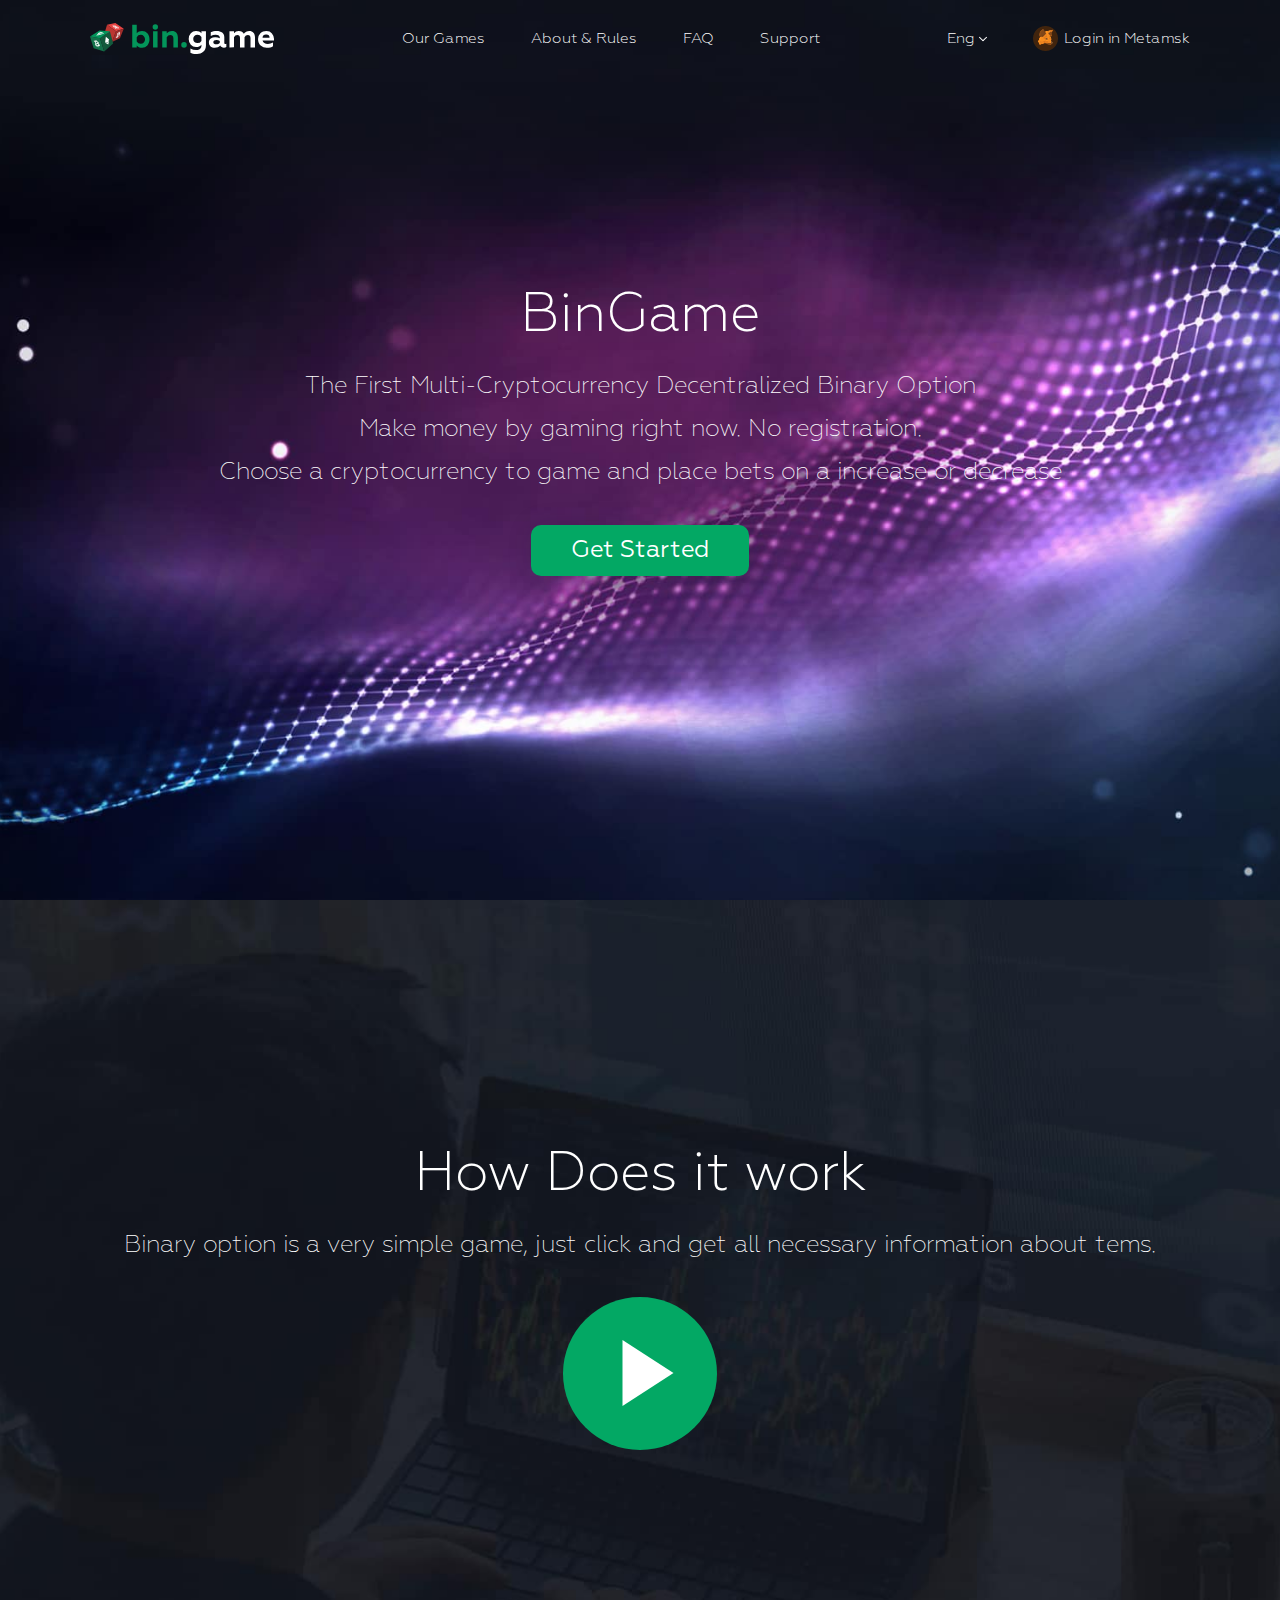
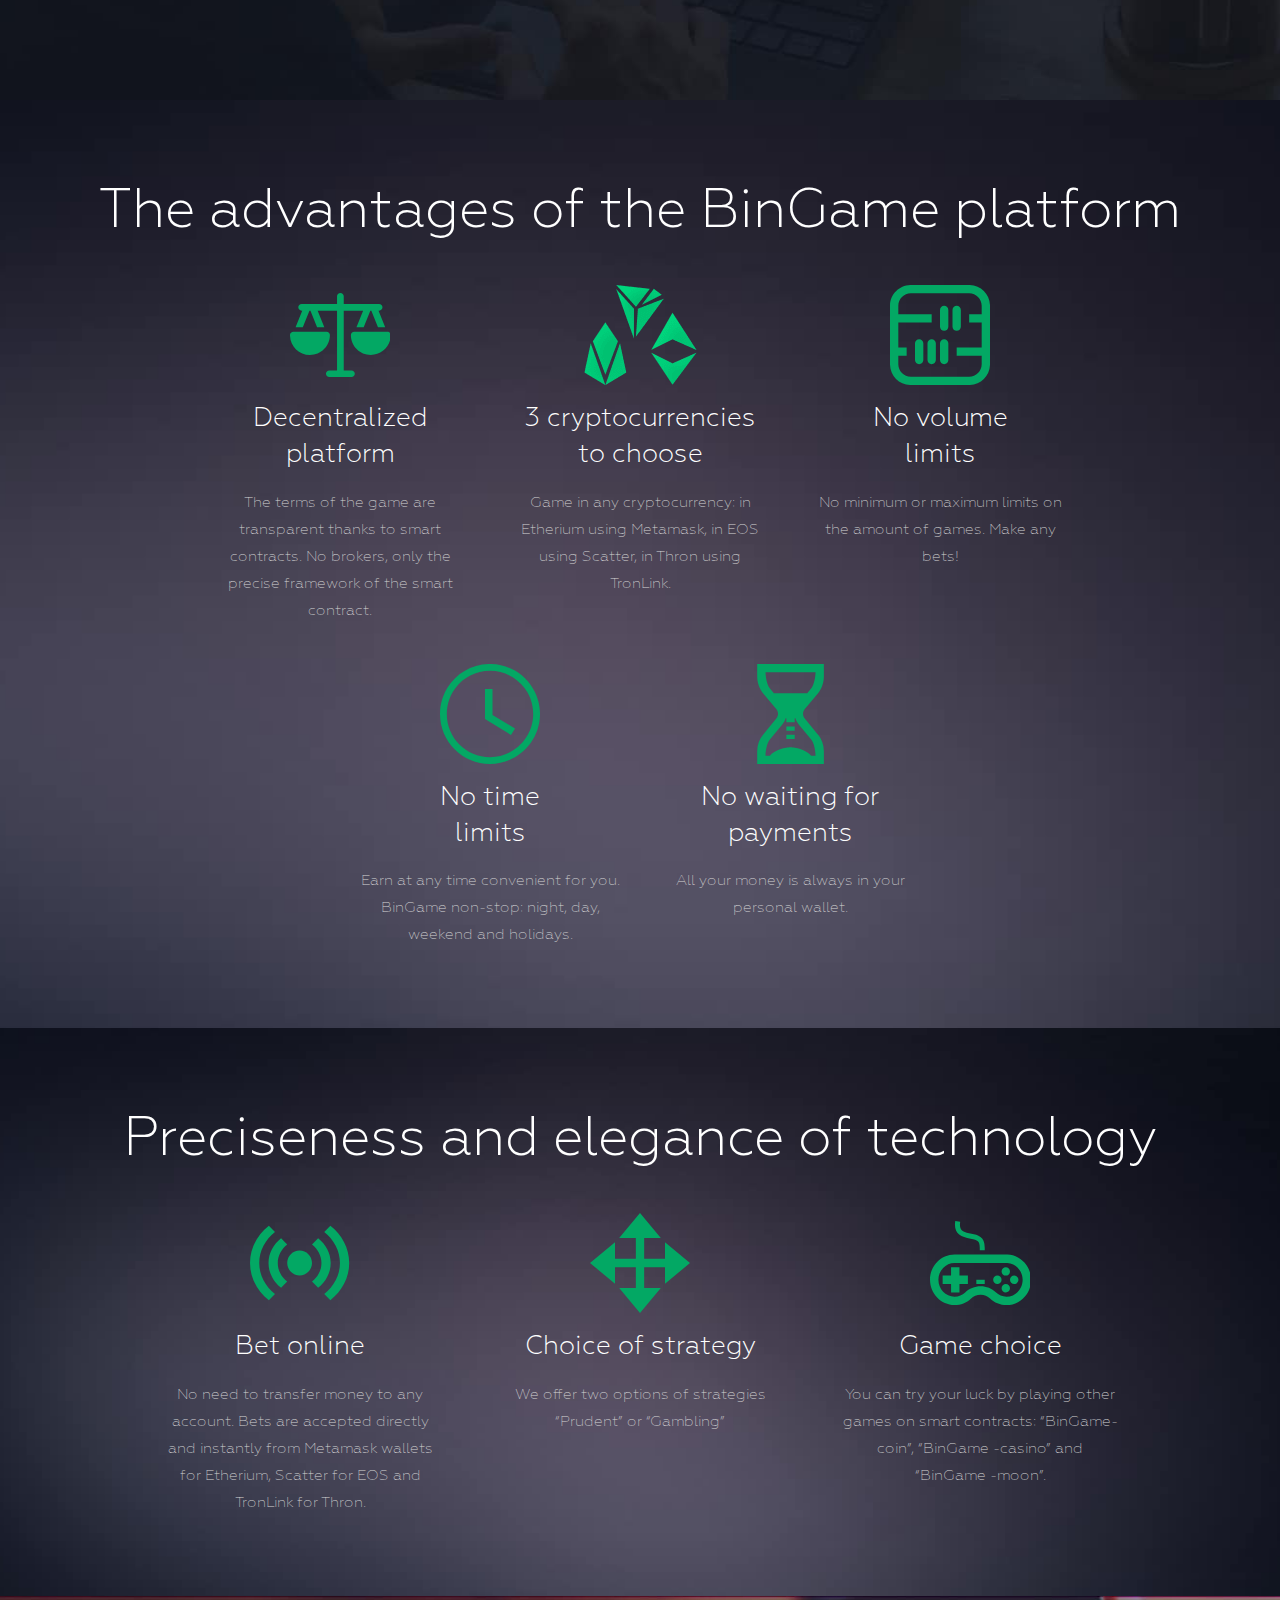
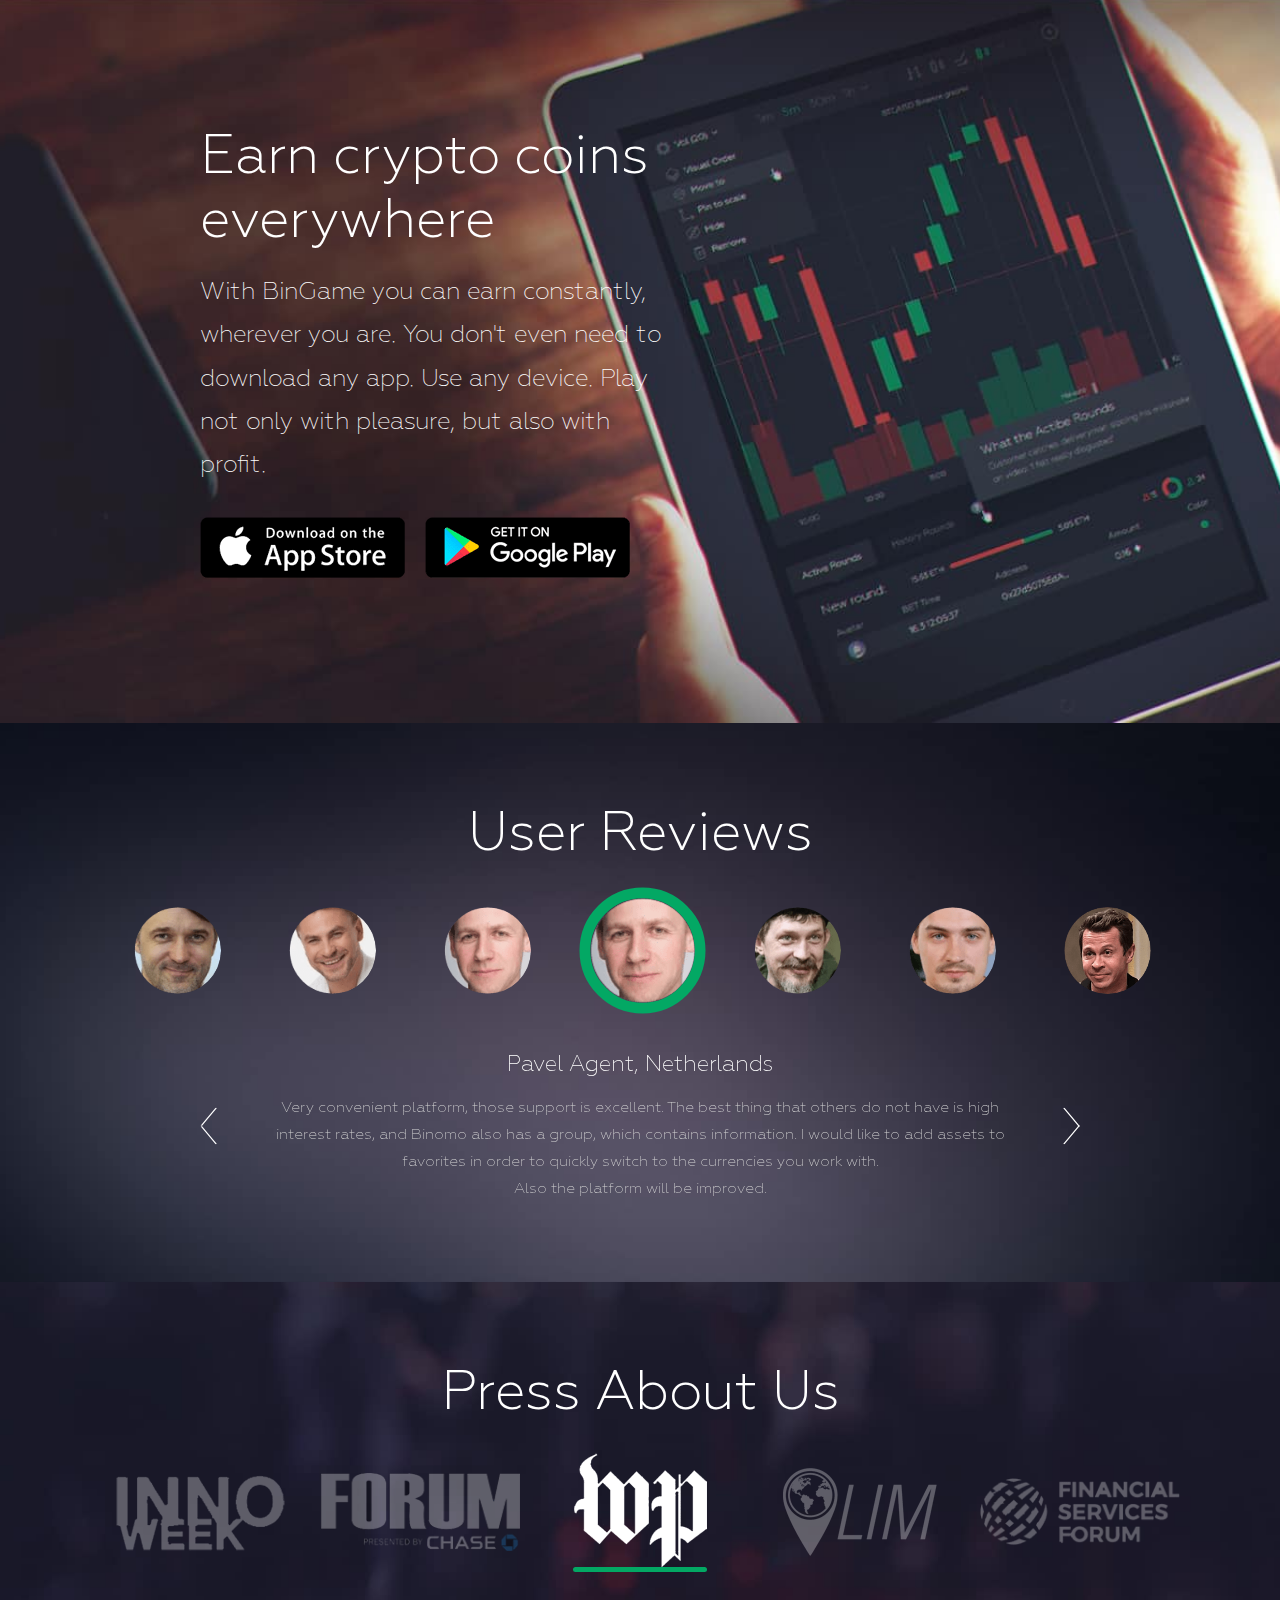
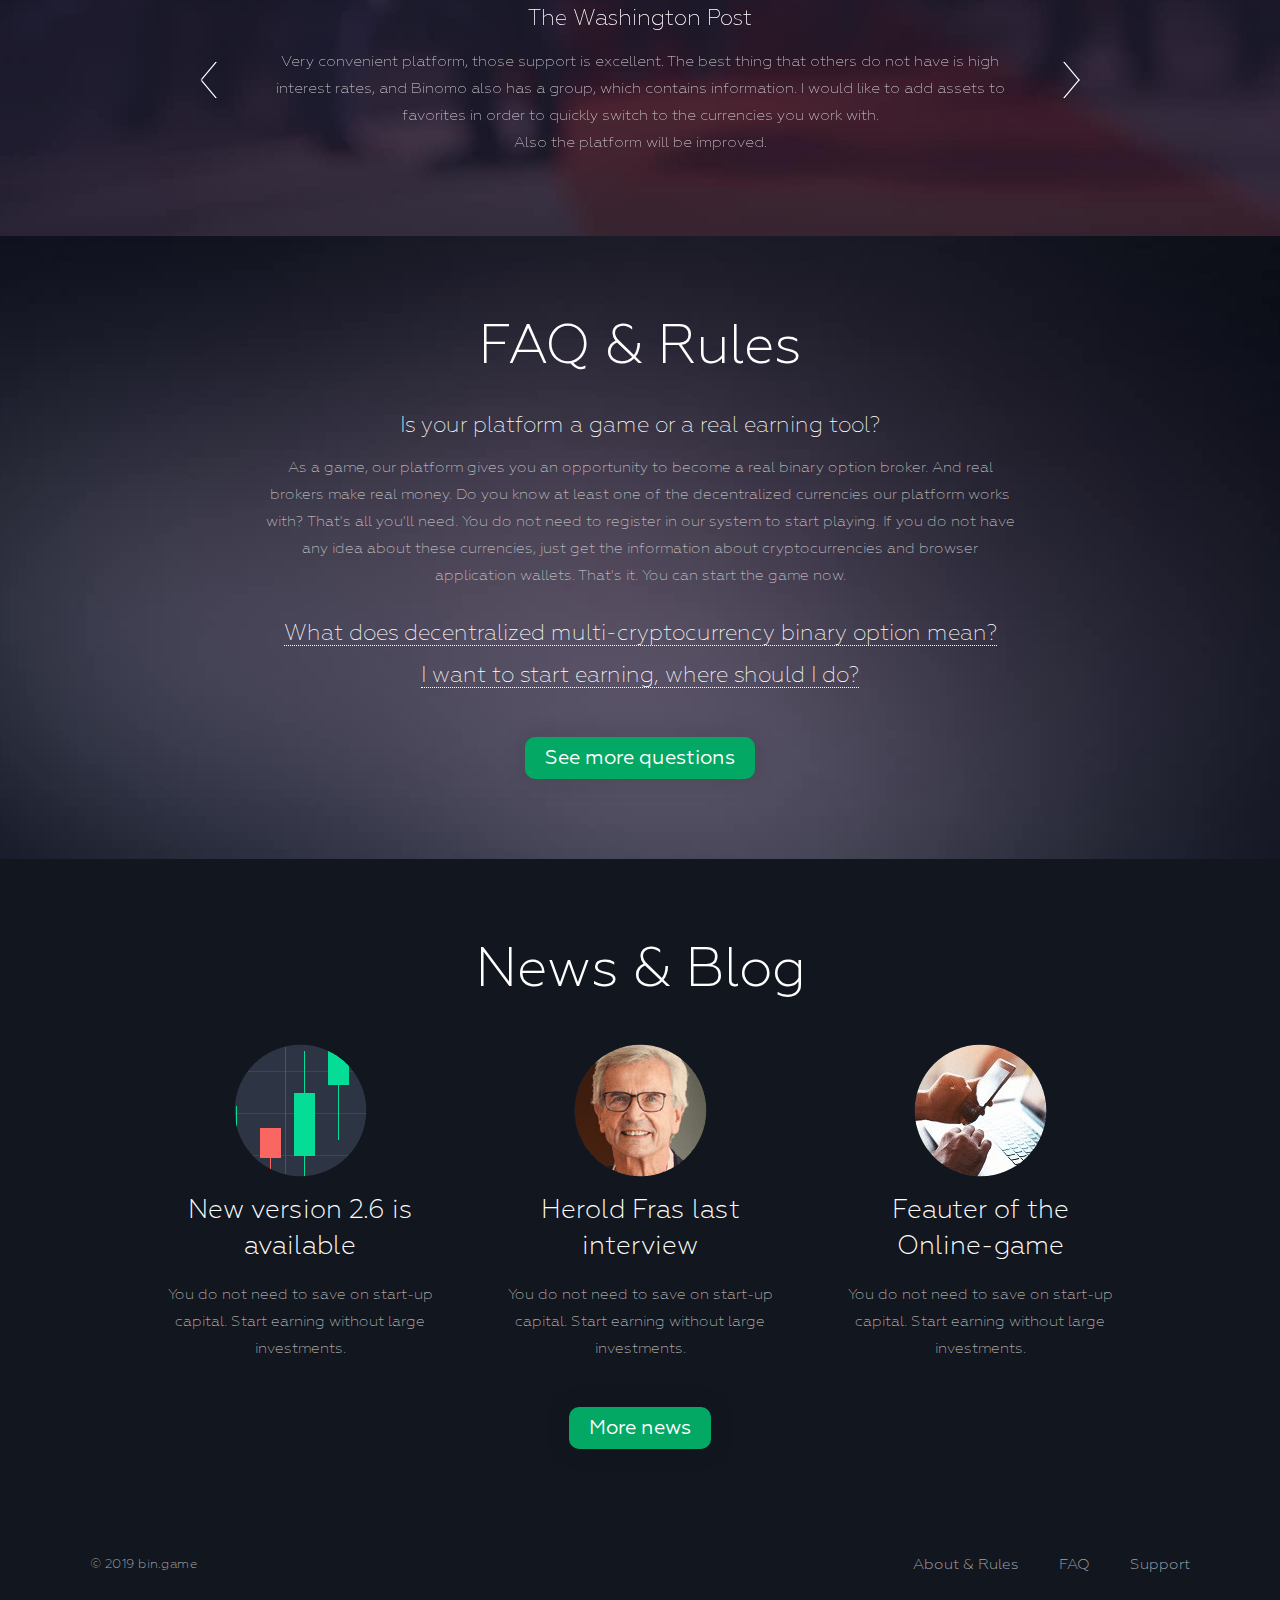
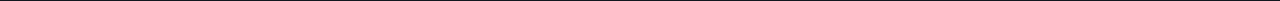
==== commit b5164a8e: "Add files via upload" ====
--- a/index.html
+++ b/index.html
@@ -12,6 +12,11 @@
 
 <svg aria-hidden="true" style="position: absolute; width: 0; height: 0; overflow: hidden;" version="1.1" xmlns="http://www.w3.org/2000/svg" xmlns:xlink="http://www.w3.org/1999/xlink">
 	<defs>
+	<symbol id="icon-ico-search" viewBox="0 0 32 32">
+	<title>ico-search</title>
+	<path d="M4.033 4.026v0c-2.492 2.493-4.033 5.936-4.033 9.739s1.541 7.246 4.033 9.739v0c2.492 2.492 5.935 4.034 9.739 4.034 7.606 0 13.773-6.166 13.773-13.773s-6.166-13.773-13.773-13.773c-3.803 0-7.246 1.542-9.739 4.034zM5.706 5.706c2.063-2.063 4.912-3.339 8.060-3.339 6.294 0 11.397 5.103 11.397 11.397s-5.103 11.397-11.397 11.397c-3.147 0-5.997-1.276-8.059-3.339v0c-2.062-2.062-3.337-4.911-3.337-8.058s1.275-5.996 3.337-8.058v0z"></path>
+	<path d="M22.053 22.047c0.28-0.28 0.667-0.453 1.094-0.453s0.814 0.173 1.094 0.453l7.28 7.281c0.291 0.282 0.472 0.676 0.472 1.112 0 0.854-0.692 1.546-1.546 1.546-0.438 0-0.833-0.182-1.114-0.474l-0-0-7.28-7.281c-0.278-0.28-0.45-0.666-0.45-1.092s0.172-0.812 0.45-1.092l-0 0z"></path>
+	</symbol>
 	<symbol id="icon-icon-arrow-down" viewBox="0 0 48 32">
 	<title>icon-arrow-down</title>
 	<path d="M-0.629 6.155l4.32-4.32 23.605 23.595-4.325 4.32z"></path>
--- a/css/style.css
+++ b/css/style.css
@@ -1 +1 @@
-@charset "UTF-8";.flip-clock-wrapper *{-webkit-box-sizing:border-box;-moz-box-sizing:border-box;-ms-box-sizing:border-box;-o-box-sizing:border-box;box-sizing:border-box;-webkit-backface-visibility:hidden;-moz-backface-visibility:hidden;-ms-backface-visibility:hidden;-o-backface-visibility:hidden;backface-visibility:hidden}.flip-clock-wrapper a{cursor:pointer;text-decoration:none;color:#ccc}.flip-clock-wrapper a:hover{color:#fff}.flip-clock-wrapper.clearfix:after,.flip-clock-wrapper.clearfix:before{content:" ";display:table}.flip-clock-wrapper.clearfix:after{clear:both}.flip-clock-wrapper{font:300 11px Geometria,sans-serif;-webkit-user-select:none;text-align:center;position:relative;width:100%;margin:1em}.flip-clock-meridium{background:0 0!important;box-shadow:0 0 0!important;font-size:36px!important}.flip-clock-meridium a{color:#313333}.flip-clock-wrapper:after,.flip-clock-wrapper:before{content:" ";display:table}.flip-clock-wrapper:after{clear:both}.flip-clock-wrapper ul{list-style:none;position:relative;float:left;margin:3px;width:64px;height:80px;font-size:60px;line-height:77px;border-radius:10px}.flip-clock-wrapper ul li{z-index:1;position:absolute;left:0;top:0;width:100%;height:100%;line-height:77px;text-decoration:none!important}.flip-clock-wrapper ul li:first-child{z-index:2}.flip-clock-wrapper ul li a{display:block;height:100%;-webkit-perspective:200px;-moz-perspective:200px;perspective:200px;margin:0!important;overflow:visible!important;cursor:default!important}.flip-clock-wrapper ul li a div{z-index:1;position:absolute;left:0;width:100%;height:50%;font-size:60px;overflow:hidden}.flip-clock-wrapper ul li a div .shadow{position:absolute;width:100%;height:100%;z-index:2}.flip-clock-wrapper ul li a div.up{-webkit-transform-origin:50% 100%;-moz-transform-origin:50% 100%;-ms-transform-origin:50% 100%;-o-transform-origin:50% 100%;transform-origin:50% 100%;top:0}.flip-clock-wrapper ul li a div.up:after{content:"";position:absolute;top:38px;left:0;z-index:5;width:100%;height:2px;background:#3d414a;border-bottom:1px solid #2d323b}.flip-clock-wrapper ul li a div.down{-webkit-transform-origin:50% 0;-moz-transform-origin:50% 0;-ms-transform-origin:50% 0;-o-transform-origin:50% 0;transform-origin:50% 0;bottom:0;border-bottom-left-radius:10px;border-bottom-right-radius:10px}.flip-clock-wrapper ul li a div div.inn{position:absolute;left:0;z-index:1;width:100%;height:200%;color:#fff;text-align:center;background-color:#323740;border-radius:10px;font-size:60px}.flip-clock-wrapper ul li a div.up div.inn{top:0}.flip-clock-wrapper ul li a div.down div.inn{bottom:0}.flip-clock-wrapper ul.play li.flip-clock-before{z-index:3}.flip-clock-wrapper .flip{box-shadow:0 0 24px rgba(18,22,30,.15)}.flip-clock-wrapper ul.play li.flip-clock-active{-webkit-animation:10ms linear .49s both asd;-moz-animation:10ms linear .49s both asd;animation:10ms linear .49s both asd;z-index:5}.flip-clock-divider{float:left;display:inline-block;position:relative;width:20px;margin:3px 0;height:80px}.flip-clock-divider:first-child{width:0}.flip-clock-dot{display:block;background:#3c4049;width:9px;height:9px;position:absolute;border-radius:50%;left:5px}.minutes{display:none}.flip-clock-divider .flip-clock-label{position:absolute;top:-1.5em;right:-86px;color:#000;display:none;text-shadow:none}.flip-clock-divider.minutes .flip-clock-label{right:-88px}.flip-clock-divider.seconds .flip-clock-label{right:-91px}.flip-clock-dot.top{top:23px}.flip-clock-dot.bottom{bottom:24px}@-webkit-keyframes asd{0%{z-index:2}100%{z-index:4}}@-moz-keyframes asd{0%{z-index:2}100%{z-index:4}}@-o-keyframes asd{0%{z-index:2}100%{z-index:4}}@keyframes asd{0%{z-index:2}100%{z-index:4}}.flip-clock-wrapper ul.play li.flip-clock-active .down{z-index:2;-webkit-animation:.5s linear .5s both turn;-moz-animation:.5s linear .5s both turn;animation:.5s linear .5s both turn}@-webkit-keyframes turn{0%{-webkit-transform:rotateX(90deg)}100%{-webkit-transform:rotateX(0)}}@-moz-keyframes turn{0%{-moz-transform:rotateX(90deg)}100%{-moz-transform:rotateX(0)}}@-o-keyframes turn{0%{-o-transform:rotateX(90deg)}100%{-o-transform:rotateX(0)}}@keyframes turn{0%{transform:rotateX(90deg)}100%{transform:rotateX(0)}}.flip-clock-wrapper ul.play li.flip-clock-before .up{z-index:2;-webkit-animation:.5s linear both turn2;-moz-animation:.5s linear both turn2;animation:.5s linear both turn2}@-webkit-keyframes turn2{0%{-webkit-transform:rotateX(0)}100%{-webkit-transform:rotateX(-90deg)}}@-moz-keyframes turn2{0%{-moz-transform:rotateX(0)}100%{-moz-transform:rotateX(-90deg)}}@-o-keyframes turn2{0%{-o-transform:rotateX(0)}100%{-o-transform:rotateX(-90deg)}}@keyframes turn2{0%{transform:rotateX(0)}100%{transform:rotateX(-90deg)}}.flip-clock-wrapper ul li.flip-clock-active{z-index:3}.flip-clock-wrapper ul.play li.flip-clock-before .up .shadow{-webkit-animation:.5s linear both show;-moz-animation:.5s linear both show;animation:.5s linear both show}.flip-clock-wrapper ul.play li.flip-clock-active .up .shadow{-webkit-animation:.5s linear .3s both hide;-moz-animation:.5s linear .3s both hide;animation:.5s linear .3s both hide}.flip-clock-wrapper ul.play li.flip-clock-before .down .shadow{-webkit-animation:.5s linear both show;-moz-animation:.5s linear both show;animation:.5s linear both show}.flip-clock-wrapper ul.play li.flip-clock-active .down .shadow{-webkit-animation:.5s linear .3s both hide;-moz-animation:.5s linear .3s both hide;animation:.5s linear .2s both hide}@-webkit-keyframes show{0%{opacity:0}100%{opacity:1}}@-moz-keyframes show{0%{opacity:0}100%{opacity:1}}@-o-keyframes show{0%{opacity:0}100%{opacity:1}}@keyframes show{0%{opacity:0}100%{opacity:1}}@-webkit-keyframes hide{0%{opacity:1}100%{opacity:0}}@-moz-keyframes hide{0%{opacity:1}100%{opacity:0}}@-o-keyframes hide{0%{opacity:1}100%{opacity:0}}@keyframes hide{0%{opacity:1}100%{opacity:0}}a,abbr,acronym,address,applet,article,aside,audio,b,big,blockquote,body,canvas,caption,center,cite,code,dd,del,details,dfn,div,dl,dt,em,embed,fieldset,figcaption,figure,footer,form,h1,h2,h3,h4,h5,h6,header,hgroup,html,i,iframe,img,ins,kbd,label,legend,li,main,mark,menu,nav,object,ol,output,p,pre,q,ruby,s,samp,section,small,span,strike,strong,sub,summary,sup,table,tbody,td,tfoot,th,thead,time,tr,tt,u,ul,var,video{margin:0;padding:0;border:0;font-size:100%}article,aside,details,figcaption,figure,footer,header,hgroup,main,menu,nav,section{display:block}blockquote,q{quotes:none}blockquote:after,blockquote:before,q:after,q:before{content:'';content:none}table{border-collapse:collapse;border-width:0;padding:0;margin:0}html{height:100%;-webkit-text-size-adjust:none;-ms-text-size-adjust:none;font-size:62.5%}input,textarea{color:#333;outline:0;border-radius:0;-moz-border-radius:0;-webkit-border-radius:0;-webkit-appearance:none}button,input[type=button],input[type=submit]{cursor:pointer;-webkit-appearance:none;outline:0}form,td{margin:0;padding:0}a{color:inherit;font-family:inherit;-webkit-transition:.3s linear;transition:.3s linear;text-decoration:none;outline:0;-webkit-tap-highlight-color:transparent;-webkit-tap-highlight-color:transparent}*,:after,:before{box-sizing:border-box}.slick-slider{position:relative;display:block;box-sizing:border-box;-webkit-user-select:none;-moz-user-select:none;-ms-user-select:none;user-select:none;-webkit-touch-callout:none;-khtml-user-select:none;-ms-touch-action:pan-y;touch-action:pan-y;-webkit-tap-highlight-color:transparent}.slick-list{position:relative;display:block;overflow:hidden;margin:0;padding:0}.slick-list:focus{outline:0}.slick-list.dragging{cursor:pointer;cursor:hand}.slick-slider .slick-list,.slick-slider .slick-track{-webkit-transform:translate3d(0,0,0);-ms-transform:translate3d(0,0,0);transform:translate3d(0,0,0)}.slick-track{position:relative;top:0;left:0;display:block}.slick-track:before{display:table;content:''}.slick-track:after{display:table;content:'';clear:both}.slick-loading .slick-track{visibility:hidden}[dir=rtl] .slick-slide{float:right}.slick-slide{display:none;float:left;height:100%;min-height:1px}.slick-slide img{display:block}.slick-slide.slick-loading img{display:none}.slick-slide.dragging img{pointer-events:none}.slick-slide:focus{outline:0}.slick-initialized .slick-slide{display:block}.slick-loading .slick-slide{visibility:hidden}.slick-vertical .slick-slide{display:block;height:auto;border:1px solid transparent}.slick-arrow.slick-hidden{display:none}.slick-arrow{position:absolute;top:50%;z-index:1;-webkit-transform:translate(0,-50%);-ms-transform:translate(0,-50%);transform:translate(0,-50%)}.slick-prev{left:0}.slick-next{right:0}.slick-disabled{opacity:.6}.slick-dots{list-style:none;text-align:center}.slick-dots li{display:inline-block;vertical-align:middle;margin:0 .7rem}.slick-dots li.slick-active button{background:#fff}.slick-dots li button{border:none;background-color:rgba(255,255,255,.5);padding:0;height:1rem;width:1rem;border-radius:50%;text-indent:-999px;overflow:hidden;-webkit-transition:.2s linear;transition:.2s linear}.fancybox-image,.fancybox-inner,.fancybox-nav,.fancybox-nav span,.fancybox-outer,.fancybox-skin,.fancybox-tmp,.fancybox-wrap,.fancybox-wrap iframe,.fancybox-wrap object{padding:0;margin:0;border:0;outline:0;vertical-align:top}.fancybox-wrap{position:absolute;top:0;left:0;z-index:8020}.fancybox-skin{position:relative}.fancybox-opened{z-index:8030}.fancybox-outer{position:relative}.fancybox-inner{position:relative;overflow:hidden}.fancybox-type-iframe .fancybox-inner{-webkit-overflow-scrolling:touch}.fancybox-error{white-space:nowrap}.fancybox-iframe,.fancybox-image{display:block;width:100%;height:100%}.fancybox-image{max-width:100%;max-height:100%}#fancybox-loading,.fancybox-next span,.fancybox-prev span{background-image:url(../img/fancybox_sprite.png?ver1.0)}#fancybox-loading{position:fixed;top:50%;left:50%;margin-top:-22px;margin-left:-22px;background-position:0 -108px;opacity:.8;cursor:pointer;z-index:8060}#fancybox-loading div{width:44px;height:44px;background:url(../img/fancybox_loading.gif?ver1.0) center center no-repeat}.fancybox-close{position:absolute;top:-1.5rem;right:1.5rem;cursor:pointer;z-index:8040;color:#818181;font-size:1.2rem;line-height:1.4rem}.fancybox-close:before{content:'Закрыть  \2716';display:block}.fancybox-close:hover{color:#fff}.fancybox-nav{position:absolute;top:0;width:6rem;height:100%;cursor:pointer;text-decoration:none;-webkit-tap-highlight-color:transparent;z-index:8040}.fancybox-prev{left:-6rem}.fancybox-next{right:-6rem}.fancybox-type-image .fancybox-skin{padding-left:6rem!important;padding-right:6rem!important}.fancybox-nav span{position:absolute;top:50%;width:36px;height:34px;margin-top:-18px;cursor:pointer;z-index:8040}.fancybox-prev span{left:10px;background-position:0 -36px}.fancybox-next span{right:10px;background-position:0 -72px}.fancybox-nav:hover span{visibility:visible}.fancybox-tmp{position:absolute;top:-99999px;left:-99999px;visibility:hidden;max-width:99999px;max-height:99999px;overflow:visible!important}.fancybox-lock{overflow:hidden!important;width:auto}.fancybox-lock body{overflow:hidden!important}.fancybox-lock-test{overflow-y:hidden!important}.fancybox-overlay{position:absolute;top:0;left:0;overflow:hidden;display:none;z-index:8010;background:rgba(0,0,0,.8)}.fancybox-overlay-fixed{position:fixed;bottom:0;right:0}.fancybox-lock .fancybox-overlay{overflow:auto;overflow-y:scroll}.fancybox-title{visibility:hidden;font:13px/20px "Helvetica Neue",Helvetica,Arial,sans-serif;position:relative;text-shadow:none;z-index:8050}.fancybox-opened .fancybox-title{visibility:visible}.fancybox-title-float-wrap{position:absolute;bottom:0;right:50%;margin-bottom:-35px;z-index:8050;text-align:center}.fancybox-title-float-wrap .child{display:inline-block;margin-right:-100%;padding:2px 20px;background:rgba(0,0,0,.8);border-radius:15px;text-shadow:0 1px 2px #222;color:#fff;font-weight:700;line-height:24px;white-space:nowrap}.fancybox-title-outside-wrap{position:relative;margin-top:10px;color:#fff}.fancybox-title-inside-wrap{padding-top:10px}.fancybox-title-over-wrap{position:absolute;bottom:0;left:0;color:#fff;padding:10px;background:rgba(0,0,0,.8)}@font-face{font-family:Geometria;src:url(../fonts/Geometria-ExtraLight.eot);src:url(../fonts/Geometria-ExtraLight.eot?#iefix) format("embedded-opentype"),url(../fonts/Geometria-ExtraLight.woff2) format("woff2"),url(../fonts/Geometria-ExtraLight.woff?ver1.0) format("woff"),url(../fonts/Geometria-ExtraLight.ttf) format("truetype"),url(../fonts/Geometria-ExtraLight.svg#Geometria-ExtraLight) format("svg");font-style:normal;font-weight:200}@font-face{font-family:Geometria;src:url(../fonts/Geometria-Light.eot);src:url(../fonts/Geometria-Light.eot?#iefix) format("embedded-opentype"),url(../fonts/Geometria-Light.woff2) format("woff2"),url(../fonts/Geometria-Light.woff?ver1.0) format("woff"),url(../fonts/Geometria-Light.ttf) format("truetype"),url(../fonts/Geometria-Light.svg#Geometria-Light) format("svg");font-style:normal;font-weight:300}@font-face{font-family:Geometria;src:url(../fonts/Geometria.eot);src:url(../fonts/Geometria.eot?#iefix) format("embedded-opentype"),url(../fonts/Geometria.woff2) format("woff2"),url(../fonts/Geometria.woff?ver1.0) format("woff"),url(../fonts/Geometria.ttf) format("truetype"),url(../fonts/Geometria.svg#Geometria) format("svg");font-style:normal;font-weight:400}@font-face{font-family:Geometria;src:url(../fonts/Geometria-Medium.eot);src:url(../fonts/Geometria-Medium.eot?#iefix) format("embedded-opentype"),url(../fonts/Geometria-Medium.woff2) format("woff2"),url(../fonts/Geometria-Medium.woff?ver1.0) format("woff"),url(../fonts/Geometria-Medium.ttf) format("truetype"),url(../fonts/Geometria-Medium.svg#Geometria-Medium) format("svg");font-style:normal;font-weight:600}@font-face{font-family:Geometria;src:url(../fonts/Geometria-Bold.eot);src:url(../fonts/Geometria-Bold.eot?#iefix) format("embedded-opentype"),url(../fonts/Geometria-Bold.woff2) format("woff2"),url(../fonts/Geometria-Bold.woff?ver1.0) format("woff"),url(../fonts/Geometria-Bold.ttf) format("truetype"),url(../fonts/Geometria-Bold.svg#Geometria-Bold) format("svg");font-style:normal;font-weight:700}@font-face{font-family:Geometria;src:url(../fonts/Geometria-ExtraBold.eot);src:url(../fonts/Geometria-ExtraBold.eot?#iefix) format("embedded-opentype"),url(../fonts/Geometria-ExtraBold.woff2) format("woff2"),url(../fonts/Geometria-ExtraBold.woff?ver1.0) format("woff"),url(../fonts/Geometria-ExtraBold.ttf) format("truetype"),url(../fonts/Geometria-ExtraBold.svg#Geometria-ExtraBold) format("svg");font-style:normal;font-weight:900}html.b-fixed{overflow:hidden;position:relative;height:100%;margin-right:17px}html.b-fixed.ios{margin-right:0}body{margin:0;padding:0;position:relative;-webkit-font-smoothing:antialiased;-moz-osx-font-smoothing:grayscale;color:#fff;font:400 1.6rem/1.4 Geometria,Arial,sans-serif;background:#12161e;min-height:100%;display:-webkit-box;display:-webkit-flex;display:-ms-flexbox;display:flex}body.page-home .box-cryp{display:none}body.page-home .header{position:absolute;top:0;left:0}.popup{position:absolute;left:-9999px;top:-9999px;opacity:0}.window-open{position:relative;width:130rem;max-width:100%}.main-wrapper{padding:0;min-width:32rem;position:relative;overflow-x:hidden;opacity:1;-webkit-box-flex:1;-webkit-flex:1 1 auto;-ms-flex:1 1 auto;flex:1 1 auto;display:-webkit-box;display:-webkit-flex;display:-ms-flexbox;display:flex;-webkit-box-orient:vertical;-webkit-box-direction:normal;-webkit-flex-flow:column nowrap;-ms-flex-flow:column nowrap;flex-flow:column nowrap;min-height:100vh;width:100%}.wrapper{width:100%;min-width:32rem;max-width:158rem;padding:0 4rem;margin:0 auto;position:relative}.text-left{text-align:left!important}.text-center{text-align:center!important}.text-right{text-align:right!important}.text-success{color:#0d955f!important}.text-danger{color:#e34341!important}.nowrap{white-space:nowrap}.word-break{word-break:break-all}h1{font-size:5.4rem;font-weight:300;margin-bottom:2rem;margin-top:0}h2{font-size:5.4rem;font-weight:300;margin-top:3rem;margin-bottom:2rem}h3{font-size:2.2rem;margin-top:3rem;margin-bottom:2rem;font-weight:700}h4{font-size:1.9rem}h5{font-size:1.6rem}p{margin-bottom:2rem}ol:not([class]) li,ul:not([class]) li{margin-bottom:1rem}img{display:block;max-width:100%}.loaded .main-wrapper{visibility:hidden;opacity:0;-webkit-transition:opacity .3s;transition:opacity .3s}.loaded .icon-load{display:-webkit-box;display:-webkit-flex;display:-ms-flexbox;display:flex}.icon-load{position:fixed;top:0;left:0;right:0;bottom:0;display:none;-webkit-box-pack:center;-webkit-justify-content:center;-ms-flex-pack:center;justify-content:center;-webkit-box-align:center;-webkit-align-items:center;-ms-flex-align:center;align-items:center;width:auto}.ball{width:3rem;height:3rem;border-radius:1.5rem;background:#fff;opacity:.3}.a{margin-right:1rem;-webkit-animation:.7s ease-out infinite alternate ball-a;animation:.7s ease-out infinite alternate ball-a}.b{margin-right:1rem;-webkit-animation:.7s ease-out .2s infinite alternate ball-b;animation:.7s ease-out .2s infinite alternate ball-b}.c{-webkit-animation:.7s ease-out .4s infinite alternate ball-c;animation:.7s ease-out .4s infinite alternate ball-c}@-webkit-keyframes ball-a{from{height:2rem;opacity:.3;background:#fff}to{height:7rem;opacity:1;background:green}}@keyframes ball-a{from{height:2rem;opacity:.3;background:#fff}to{height:7rem;opacity:1;background:green}}@-webkit-keyframes ball-b{from{height:2rem;opacity:.3;background:#fff}to{height:6.5rem;opacity:1;background:#ff0}}@keyframes ball-b{from{height:2rem;opacity:.3;background:#fff}to{height:6.5rem;opacity:1;background:#ff0}}@-webkit-keyframes ball-c{from{height:2rem;opacity:.3;background:#fff}to{height:6rem;opacity:1;background:red}}@keyframes ball-c{from{height:2rem;opacity:.3;background:#fff}to{height:6rem;opacity:1;background:red}}.dropdown{position:relative}.dropdown-menu{position:absolute;display:none;top:100%;left:0;margin-top:.5rem;box-shadow:1rem 1rem 1.9rem .5rem rgba(0,0,0,.05);background-color:#272c35;list-style:none;z-index:3;width:100%;min-width:10rem;max-width:25rem;border-radius:.5rem}.dropdown-menu--right{left:auto;right:0;text-align:right}.dropdown-menu li.active a{background:#363c46}.dropdown-menu li:first-child{border-radius:.5rem .5rem 0 0;overflow:hidden}.dropdown-menu li:last-child{border-radius:0 0 .5rem .5rem;overflow:hidden}.dropdown-menu a{display:block;color:#fff;font-size:1.3rem;font-weight:300;padding:.7rem 2.5rem}.dropdown-menu a:hover{background:#363c46}.dropdown-menu.open{display:block}.slider{height:1.2rem;border-radius:.6rem;position:relative;margin:2rem 0;background-color:#3c4049}.slider__range{height:100%;position:absolute;left:0;top:0;border-radius:.6rem;background-color:#03a864}.slider__handler{position:absolute;top:-.5rem;left:0;margin-left:-.5rem;width:2.2rem;height:2.2rem;border:.3rem solid #fff;border-radius:50%;background-color:#03a864}.slider-input{width:7.2rem;height:3.4rem;border-radius:1rem;font-size:2.2rem;display:inline-block;color:#fff;text-align:center;padding:0 .8rem;border:none;font-weight:300;font-family:Geometria;background-color:#3c4049}.row{margin-left:-1rem;margin-right:-1rem;display:-webkit-box;display:-webkit-flex;display:-ms-flexbox;display:flex;-webkit-flex-wrap:wrap;-ms-flex-wrap:wrap;flex-wrap:wrap}.row .col{padding-left:1rem;padding-right:1rem}.row .col-6{width:50%}.sup{display:inline-block;vertical-align:super;position:relative;top:-.4rem;margin-top:-.1rem;min-width:1.8rem;height:1.8rem;line-height:1.8rem;text-align:center;color:#fff;font-weight:700;border-radius:50%;font-size:1.2rem;background-color:#03a864}.info-block{display:inline-block;vertical-align:super;position:relative;z-index:6}@media screen and (min-width:1025px){.info-block:hover .info-block__dropdown{display:block;visibility:visible;overflow:visible;height:auto;width:auto;opacity:1}}@media screen and (max-width:1024px){.info-block.open .info-block__dropdown{display:block;visibility:visible;overflow:visible;height:auto;width:auto;opacity:1}}.info-block--right .info-block__dropdown{left:auto;right:1.4rem}.info-block--top .info-block__dropdown{bottom:auto;top:1.4rem}.info-block--center .info-block__dropdown{left:50%;-webkit-transform:translate(-50%,0);-ms-transform:translate(-50%,0);transform:translate(-50%,0);right:auto;margin-top:1rem}.info-block__symbol{width:1.8rem;height:1.8rem;position:relative;cursor:pointer;z-index:6;display:block;border-radius:50%;line-height:1.8rem;color:#fff;font-size:1.2rem;font-weight:700;text-align:center;padding-left:.1rem;background-color:#696f7c;-webkit-transition:.2s linear;transition:.2s linear}.info-block__symbol:hover{background:#535761}.info-block__dropdown{position:absolute;bottom:1.4rem;left:1.4rem;box-shadow:1rem 1rem 1.9rem .5rem rgba(0,0,0,.05);border-radius:.5rem;padding:1.5rem 3rem;background-color:#363c46;min-width:30rem;opacity:0;visibility:hidden;overflow:hidden;-webkit-transition:.2s linear .1s;transition:.2s linear .1s;z-index:5}.info-block__title{font-size:1.8rem;font-weight:300}.info-block__text{color:#b2b5bb;font-size:1.3rem;font-weight:300}.nav-tab-list{list-style:none;display:-webkit-box;display:-webkit-flex;display:-ms-flexbox;display:flex;-webkit-box-align:center;-webkit-align-items:center;-ms-flex-align:center;align-items:center}.nav-tab-list__item{margin-right:1rem;margin-bottom:1rem;position:relative}.nav-tab-list__item--info{position:relative;height:4.2rem}.nav-tab-list__item--info .info-block{position:absolute;top:0;left:0}.nav-tab-list__item.active .nav-tab-list__link{background-color:#242932;color:#fff}.nav-tab-list__item.active .nav-tab-list__link:after{content:'';display:block;top:100%;left:50%;-webkit-transform:translate(-50%,0);-ms-transform:translate(-50%,0);transform:translate(-50%,0);position:absolute;width:0;height:0;border-style:solid;border-width:.6rem 1rem 0;border-color:#242932 transparent transparent}.nav-tab-list__item.last{margin-left:auto;margin-right:0}.nav-tab-list__link{display:-webkit-box;display:-webkit-flex;display:-ms-flexbox;display:flex;-webkit-box-align:center;-webkit-align-items:center;-ms-flex-align:center;align-items:center;text-align:center;position:relative;padding:.5rem 1.8rem;font-weight:500;font-size:1.4rem;color:#696f7c;height:4.2rem;box-shadow:0 1.1rem 5.4rem rgba(18,22,30,.2);border-radius:.5rem;background-color:#151a23}.nav-tab-list__link:hover{color:#fff;background:#1b212b}.box{box-shadow:0 1.1rem 5.4rem rgba(18,22,30,.2);border-radius:.5rem;background-color:#1e222c}.marker-circle{display:inline-block;vertical-align:middle;width:1.2rem;height:1.2rem;border-radius:50%}.marker-circle--success{background-color:#03a864}.marker-circle--danger{background:#e54441}.circle{display:block;font-size:0}.svg-circle circle{fill:transparent;stroke:#e34341;stroke-width:7;stroke-dasharray:75px 75px}.svg-circle circle:nth-child(2n){fill:transparent;stroke:#0d955f;stroke-width:7;fill-rule:#1e222c}.hide{position:absolute;left:0;top:0;height:0;width:0;overflow:hidden;z-index:-1;opacity:0;visibility:hidden}.tab-cont{opacity:1;-webkit-transition:opacity .4s;transition:opacity .4s;visibility:visible}.tab-cont.hide{opacity:0}.icon{display:inline-block;width:1em;height:1em;stroke-width:0;stroke:currentColor;fill:currentColor;-webkit-transition:.3s linear;transition:.3s linear;position:relative}.btn,a.btn{position:relative;top:0;display:-webkit-inline-box;display:-webkit-inline-flex;display:-ms-inline-flexbox;display:inline-flex;-webkit-box-align:center;-webkit-align-items:center;-ms-flex-align:center;align-items:center;-webkit-box-pack:center;-webkit-justify-content:center;-ms-flex-pack:center;justify-content:center;vertical-align:middle;height:4.2rem;padding:0 2rem;color:#fff;font:2rem/1.6rem Geometria,Arial,sans-serif;text-align:center;text-decoration:none;border:none;background:0 0;border-radius:1rem;cursor:pointer;box-shadow:0 0 2.4rem rgba(18,22,30,.15);-webkit-transition:.2s linear,background .2s linear;transition:.2s linear,background .2s linear}.btn:hover,a.btn:hover{top:-.4rem;text-decoration:none;color:#fff}.btn--success,a.btn--success{background-color:#03a864}.btn--success:hover,a.btn--success:hover{background:#07b86f}.btn--danger,a.btn--danger{background-color:#e54441}.btn--danger:hover,a.btn--danger:hover{background:#f1524f}.btn--block,a.btn--block{display:-webkit-box;display:-webkit-flex;display:-ms-flexbox;display:flex;width:100%}.btn--lg,a.btn--lg{font-size:2.4rem;height:5.1rem;padding:0 4rem}button.btn,input.btn{display:inline-block}button.btn--block,input.btn--block{display:block;width:100%}.buttons{display:-webkit-box;display:-webkit-flex;display:-ms-flexbox;display:flex;-webkit-flex-wrap:wrap;-ms-flex-wrap:wrap;flex-wrap:wrap;margin:0 -.7rem}.buttons__item{min-width:12rem;-webkit-box-flex:1;-webkit-flex:1;-ms-flex:1;flex:1;padding:0 .7rem}.form-field{margin-bottom:1.5rem}.form-input{display:block;width:100%;height:4.7rem;padding:0 1.5rem;color:#fff;font:1.5rem Geometria,Arial,sans-serif;border:.1rem solid #d6d6d6;background:#fff;border-radius:.2rem}.form-input:hover{border-color:#a7a7a7}.form-input:-ms-input-placeholder{color:#7d7d7d}.form-input::-ms-input-placeholder{color:#7d7d7d}.form-input::placeholder{color:#7d7d7d}.form-input:-moz-placeholder,.form-input::-moz-placeholder{color:#7d7d7d;opacity:1}.form-input::-webkit-input-placeholder{color:#7d7d7d}input[type=search]{-webkit-appearance:none}::-ms-clear{width:0;height:0}textarea.form-input{height:auto;min-height:10rem;padding-top:1rem;resize:none;overflow:auto}label{display:block;font-weight:600;margin-bottom:.5rem}.checkbox input[type=checkbox]{display:none}.checkbox:hover .checkbox__text:before{background-image:url(../img/check.svg);background-repeat:no-repeat;background-position:center;background-size:1rem .7rem}.checkbox:active .checkbox__text:before{background:#739b41}.checkbox__text{padding-left:2.7rem;min-height:1.8rem;display:block;font-size:1.5rem;font-weight:400;line-height:1.4;position:relative}.checkbox__text:before{content:'';display:block;position:absolute;left:0;top:.2rem;width:1.8rem;height:1.8rem;border-radius:.1rem;-webkit-transition:.2s linear;transition:.2s linear}.switch-block{display:-webkit-inline-box;display:-webkit-inline-flex;display:-ms-inline-flexbox;display:inline-flex;-webkit-box-align:center;-webkit-align-items:center;-ms-flex-align:center;align-items:center;margin:0;cursor:pointer}.switch-block input{display:none}.switch-block input:checked~.switch-block__checkbox .switch-block__swiper{left:3.6rem;background-color:#03a864}.switch-block input:checked~.switch-block__checkbox .switch-block__swiper:hover{background:#07b86f}.switch-block input:checked~.switch-block__checkbox .switch-block__swiper .off{display:none}.switch-block input:checked~.switch-block__checkbox .switch-block__swiper .on{display:block}.switch-block__text{color:#a1a5ad;font-size:1.5rem;margin-right:1rem;-webkit-box-flex:1;-webkit-flex:1;-ms-flex:1;flex:1;min-width:1px;font-weight:300}.switch-block__checkbox{-webkit-box-flex:0;-webkit-flex:none;-ms-flex:none;flex:none;width:7.9rem;height:2rem;border-radius:1rem;background-color:#323740;position:relative}.switch-block__swiper{position:absolute;top:0;left:0;width:4.3rem;text-align:center;color:#fff;font-size:1.2rem;font-weight:700;height:2rem;line-height:2rem;box-shadow:-.5rem 0 .3rem rgba(13,16,21,.15);border-radius:1rem;background-color:#565f6d;-webkit-transition:.2s linear;transition:.2s linear;text-transform:uppercase}.switch-block__swiper:hover{background:#68717f}.switch-block__swiper .on{display:none}.header{width:100%;min-width:32rem;text-align:left;-webkit-flex-shrink:0;-ms-flex-negative:0;flex-shrink:0;padding:2.3rem 0}.header__wrap{display:-webkit-box;display:-webkit-flex;display:-ms-flexbox;display:flex;-webkit-box-align:center;-webkit-align-items:center;-ms-flex-align:center;align-items:center}.navbar{display:-webkit-box;display:-webkit-flex;display:-ms-flexbox;display:flex;-webkit-box-align:center;-webkit-align-items:center;-ms-flex-align:center;align-items:center;-webkit-box-flex:1;-webkit-flex:1;-ms-flex:1;flex:1;min-width:1px}.navbar-menu{list-style:none;display:-webkit-box;display:-webkit-flex;display:-ms-flexbox;display:flex;margin:0 auto;-webkit-box-flex:0;-webkit-flex:none;-ms-flex:none;flex:none;min-width:1px;preferred-size:0;-webkit-flex-shrink:0;-ms-flex-negative:0;flex-shrink:0;-webkit-box-pack:center;-webkit-justify-content:center;-ms-flex-pack:center;justify-content:center;-webkit-box-align:center;-webkit-align-items:center;-ms-flex-align:center;align-items:center}.navbar-menu__item{margin:0 2.3rem}.navbar-menu__link{display:block;font-size:1.5rem;font-weight:300;white-space:nowrap}.navbar-menu__link span{display:inline-block;white-space:nowrap;vertical-align:top;padding-bottom:.2rem;padding-top:.3rem;border-bottom:.1rem solid transparent;-webkit-transition:.2s linear;transition:.2s linear}.navbar-menu__link .sup{margin-left:.3rem}.navbar-menu__link:hover{text-decoration:none}.navbar-menu__link:hover span{border-color:#4b5261}.navbar .box-lang,.navbar .user{-webkit-box-ordinal-group:2;-webkit-order:1;-ms-flex-order:1;order:1}.navbar-toggle{display:none}.logo{-webkit-box-flex:0;-webkit-flex:none;-ms-flex:none;flex:none;width:18.4rem;height:3rem}.logo a{font-size:3.1rem;font-weight:700;color:#03a864}.logo a span{color:#fff}.logo a:hover{text-decoration:none}.box-lang{margin:0 2.3rem 0 0;-webkit-box-flex:0;-webkit-flex:none;-ms-flex:none;flex:none}.box-cryp{margin-left:2rem;-webkit-box-flex:0;-webkit-flex:none;-ms-flex:none;flex:none}.box-lang .list-lang{width:auto;min-width:1px;left:-2rem}.box-lang .list-lang__link{padding-left:2rem;padding-right:2rem;white-space:nowrap}.box-cryp .list-cryp{width:auto;min-width:100%}.box-cryp .list-cryp__link{padding-left:2rem;padding-right:2rem;white-space:nowrap}.select-cryp,.select-lang{font-size:0;font-weight:300;display:block;cursor:pointer;white-space:nowrap}.select-cryp span,.select-lang span{display:inline-block;font-size:2.3rem}.select-cryp .icon,.select-lang .icon{font-size:.8rem;margin-left:.4rem}.select-lang span{font-size:1.5rem}.user{margin:0 0 0 2.3rem;-webkit-box-flex:0;-webkit-flex:none;-ms-flex:none;flex:none}.user__container{display:-webkit-box;display:-webkit-flex;display:-ms-flexbox;display:flex;-webkit-box-align:center;-webkit-align-items:center;-ms-flex-align:center;align-items:center}.user__img{-webkit-box-flex:0;-webkit-flex:none;-ms-flex:none;flex:none;width:2.5rem}.user__title{font-size:1.5rem;font-weight:300;display:block;-webkit-box-flex:1;-webkit-flex:1;-ms-flex:1;flex:1;min-width:1px;margin-left:.6rem;white-space:nowrap}.main{width:100%;min-width:32rem;text-align:left;-webkit-box-flex:1;-webkit-flex:1 1 auto;-ms-flex:1 1 auto;flex:1 1 auto}.section{padding:8rem 0}.section__head{text-align:center;margin-bottom:5rem}.section__head>:last-child{margin-bottom:0}.section__head>:first-child{margin-top:0}.section__head.no-gutters{margin-bottom:0;padding:0}.section__title{margin:0 0 1.6rem;line-height:1.2}.section__description{font-size:2.4rem;font-weight:100;line-height:1.8;margin-bottom:3rem}.home{background:url(../img/home-bg.jpg) center/cover no-repeat;height:100vh;min-height:50rem;padding:8rem 0;display:-webkit-box;display:-webkit-flex;display:-ms-flexbox;display:flex;-webkit-box-align:center;-webkit-align-items:center;-ms-flex-align:center;align-items:center;text-align:center}.sec-video{min-height:80rem;display:-webkit-box;display:-webkit-flex;display:-ms-flexbox;display:flex;-webkit-box-align:center;-webkit-align-items:center;-ms-flex-align:center;align-items:center;background:url(../img/video-bg.jpg) center/cover no-repeat}.btn-play{width:15.4rem;height:15.3rem;background-color:#03a864;border-radius:50%;position:relative;display:inline-block}.btn-play:after{position:absolute;top:50%;left:50%;-webkit-transform:translate(-50%,-50%);-ms-transform:translate(-50%,-50%);transform:translate(-50%,-50%);margin-left:.8rem;content:'';display:block;width:0;height:0;border-style:solid;border-width:3.35rem 0 3.35rem 5.1rem;border-color:transparent transparent transparent #fff}.btn-play span{display:none}.btn-play:hover{background:#03804d}.sec-advantages{background:url(../img/advantages-bg.jpg) center/cover no-repeat}.button{margin-top:4.5rem}.bl-columns{display:-webkit-box;display:-webkit-flex;display:-ms-flexbox;display:flex;-webkit-box-pack:center;-webkit-justify-content:center;-ms-flex-pack:center;justify-content:center;-webkit-flex-wrap:wrap;-ms-flex-wrap:wrap;flex-wrap:wrap;margin:-2rem}.bl-columns--three{margin:-2rem -3rem}.bl-columns--three .bl-columns__item{width:34rem;padding:0 3rem}.bl-columns__item{width:30rem;min-width:26rem;text-align:center;padding:0 2rem;margin-top:2rem;margin-bottom:2rem}.bl-columns__icon{margin-bottom:1.6rem;font-size:0}.bl-columns__icon .icon{font-size:10rem;color:#03a864}.bl-columns__icon img{display:inline-block}.bl-columns__title{font-size:2.6rem;font-weight:300;margin-bottom:1.5rem}.bl-columns__description{margin-bottom:0;font-size:1.5rem;font-weight:100;line-height:1.8;color:#d6d6d6}.accordion__head{font-size:2.2rem;font-weight:200;margin-bottom:1.2rem}.accordion__head.open .link-dotted{border-color:transparent}.accordion__body{margin-bottom:3rem}.sec-technology{background:url(../img/advantages-bg.jpg) center/cover no-repeat}.sec-earn{padding:13rem 0;background:url(../img/earn-bg.jpg) center/cover no-repeat}.earn-left{max-width:47rem;margin-left:11rem;text-align:left}.earn-left .section__head{text-align:left}.app-buttons{display:-webkit-box;display:-webkit-flex;display:-ms-flexbox;display:flex;-webkit-flex-wrap:wrap;-ms-flex-wrap:wrap;flex-wrap:wrap}.app-btn{margin-right:2rem;margin-bottom:1.5rem}.sec-reviews{text-align:center;background:url(../img/advantages-bg.jpg) center/cover no-repeat}.slider-reviews-nav{max-width:108rem;margin:1rem auto 2rem}.slider-reviews-nav__item{text-align:center;padding:2rem 1rem}.slider-reviews-nav__item img{display:inline-block;width:10.5rem;height:10.5rem;border:.9rem solid transparent;border-radius:50%;-webkit-transition:.2s linear;transition:.2s linear}.slider-reviews-nav__item.slick-center img{border-color:#03a864;-webkit-transform:scale(1.2);-ms-transform:scale(1.2);transform:scale(1.2)}.slider-reviews{text-align:center;max-width:90rem;margin:0 auto;padding:0 8rem}.slider-reviews .slick-arrow{background-color:transparent;padding:0;border:none;font-size:0;-webkit-transition:.2s linear;transition:.2s linear}.slider-reviews .slick-arrow .icon{color:#fff;font-size:3.7rem}.slider-reviews .slick-arrow:hover{-webkit-transform:scale(1.06) translate(0,-50%);-ms-transform:scale(1.06) translate(0,-50%);transform:scale(1.06) translate(0,-50%)}.slider-reviews .slick-prev{left:0}.slider-reviews .slick-next{right:0}.slider-reviews .slick-dots{margin-top:3rem}.title-sm{font-weight:200;font-size:2.2rem;margin-bottom:1.3rem}.description-sm{color:#d6d6d6;font-weight:200;font-size:1.5rem;line-height:1.8}.sec-about{text-align:center;background:url(../img/about-bg.jpg) center/cover no-repeat}.slider-about-nav{max-width:128rem;margin:2rem auto}.slider-about-nav__img{display:-webkit-inline-box;display:-webkit-inline-flex;display:-ms-inline-flexbox;display:inline-flex;position:relative;height:12rem;-webkit-box-align:center;-webkit-align-items:center;-ms-flex-align:center;align-items:center;-webkit-box-pack:center;-webkit-justify-content:center;-ms-flex-pack:center;justify-content:center}.slider-about-nav__img:after{position:absolute;content:'';display:block;height:0;width:0;left:0;bottom:0;border-radius:.3rem;background-color:transparent;-webkit-transition:.2s linear;transition:.2s linear}.slider-about-nav__item{text-align:center;padding:.5rem 1rem;position:relative}.slider-about-nav__item img{display:inline-block;opacity:.3;-webkit-transition:.2s linear;transition:.2s linear}.slider-about-nav__item.slick-center .slider-about-nav__img:after{height:.5rem;width:100%;border-radius:.3rem;background-color:#03a864}.slider-about-nav__item.slick-center img{opacity:1}.slider-about{text-align:center;max-width:90rem;margin:0 auto;padding:0 8rem}.slider-about .slick-prev{left:0}.slider-about .slick-next{right:0}.slider-about .slick-arrow{background-color:transparent;padding:0;border:none;font-size:0;-webkit-transition:.2s linear;transition:.2s linear}.slider-about .slick-arrow .icon{color:#fff;font-size:3.7rem}.slider-about .slick-arrow:hover{-webkit-transform:scale(1.06) translate(0,-50%);-ms-transform:scale(1.06) translate(0,-50%);transform:scale(1.06) translate(0,-50%)}.slider-about .slick-dots{margin-top:3rem}.sec-faq{text-align:center;background:url(../img/advantages-bg.jpg) center/cover no-repeat}.mx-wrap{max-width:75rem;margin:3rem auto 0}.block-links{margin-top:4rem;margin-bottom:5rem}.link-dotted{border-bottom:.1rem dotted}.link-dotted:hover{border-color:transparent}.video-block{height:0;padding-top:56.25%;position:relative}.video-block iframe,.video-block video{height:100%;width:100%;position:absolute;top:0;left:0;right:0;bottom:0}.wrap{display:-webkit-box;display:-webkit-flex;display:-ms-flexbox;display:flex;-webkit-box-align:start;-webkit-align-items:flex-start;-ms-flex-align:start;align-items:flex-start}.wrap .content{-webkit-box-flex:1;-webkit-flex:1;-ms-flex:1;flex:1;min-width:1px}.nav-sidebar{width:12.9rem;-webkit-box-flex:0;-webkit-flex:none;-ms-flex:none;flex:none;margin-right:2rem}.nav-sidebar__inner{margin-bottom:3.2rem}.nav-sidebar__title{font-size:1.8rem;font-weight:300;margin-bottom:1.6rem}.nav-sidebar-menu{list-style:none}.nav-sidebar-menu__item{margin-bottom:1rem;position:relative}.nav-sidebar-menu__item:last-child{margin-bottom:0}.nav-sidebar-menu__item .info-block{right:-.2rem;top:-.2rem;position:absolute}.nav-sidebar-menu__link{display:-webkit-box;display:-webkit-flex;display:-ms-flexbox;display:flex;-webkit-box-align:center;-webkit-align-items:center;-ms-flex-align:center;align-items:center;-webkit-box-pack:center;-webkit-justify-content:center;-ms-flex-pack:center;justify-content:center;text-transform:uppercase;color:#696f7c;font-size:1.3rem;box-shadow:0 1.1rem 5.4rem rgba(18,22,30,.2);border-radius:.5rem;background-color:#151a23;padding:.5rem 1.1rem;text-align:center;position:relative;height:4.2rem}.nav-sidebar-menu__link.active{background-color:#242932;color:#fff;border-radius:.5rem .3rem .3rem .5rem}.nav-sidebar-menu__link.active:after{content:'';display:block;position:absolute;left:100%;top:.1rem;width:0;height:0;border-style:solid;border-width:2rem 0 2rem .6rem;border-color:transparent transparent transparent #242932}.nav-sidebar-menu__link:hover{color:#fff;background:#1b212b}.box-graphic{-webkit-box-flex:1;-webkit-flex:1;-ms-flex:1;flex:1;min-width:1px;display:-webkit-box;display:-webkit-flex;display:-ms-flexbox;display:flex}.graphic-img{width:100%;max-height:560px}.box-control{-webkit-box-flex:0;-webkit-flex:none;-ms-flex:none;flex:none;width:42rem;display:-webkit-box;display:-webkit-flex;display:-ms-flexbox;display:flex}.control,.graphic{box-shadow:0 1.1rem 5.4rem rgba(18,22,30,.2);border-radius:.5rem;background-color:#1e222c;width:100%;margin-bottom:3rem;position:relative}.control{padding:3.2rem 4.1rem}.control__title{font-size:2.8rem;font-weight:100;text-align:center;line-height:1.25;margin-bottom:3.7rem}.control .info-block{right:2rem;top:2rem;position:absolute}.timer{max-width:30rem;margin-left:auto;margin-right:auto}.timer__title{font-size:2.2rem;font-weight:200}.clock{width:auto;margin:1.5rem -.3rem}.bet{display:-webkit-box;display:-webkit-flex;display:-ms-flexbox;display:flex;margin:4.5rem -1.5rem 3.5rem}.bet__left{-webkit-box-flex:1;-webkit-flex:1;-ms-flex:1;flex:1;min-width:1px;padding-left:1.5rem;padding-right:1.5rem}.bet__right{-webkit-box-flex:0;-webkit-flex:none;-ms-flex:none;flex:none;padding-left:1.5rem;padding-right:1.5rem;text-align:right;padding-top:.5rem}.bet-select{display:-webkit-box;display:-webkit-flex;display:-ms-flexbox;display:flex;-webkit-box-align:center;-webkit-align-items:center;-ms-flex-align:center;align-items:center;cursor:pointer;margin-bottom:1rem}.bet-select__icon{-webkit-box-flex:0;-webkit-flex:none;-ms-flex:none;flex:none;margin-right:1rem}.bet-select .icon{margin-left:.8rem}.bet-select__text{font-size:2.2rem;font-weight:200;white-space:nowrap;line-height:1.4;border-bottom:.1rem dotted #6e7076}.bet-nav__list{display:none}.bet__count{color:#a1a5ad;font-size:1.5rem;margin-bottom:.6rem}.tabs-column{width:50%;display:-webkit-box;display:-webkit-flex;display:-ms-flexbox;display:flex;margin-bottom:1rem}.box-table{width:100%}.box-table__head{display:-webkit-box;display:-webkit-flex;display:-ms-flexbox;display:flex;-webkit-box-align:center;-webkit-align-items:center;-ms-flex-align:center;align-items:center;padding:1.3rem 3rem}.box-table__head .rate{margin-left:auto}.box-table__head+.box-table__body{padding-top:0}.box-table__title{font-size:1.8rem;font-weight:300;line-height:1.4;padding-bottom:.2rem}.box-table .box-progress{margin:0 4rem;-webkit-box-flex:1;-webkit-flex:1 0 auto;-ms-flex:1 0 auto;flex:1 0 auto}.box-table__body{padding:2rem 3rem}.box-progress{display:-webkit-box;display:-webkit-flex;display:-ms-flexbox;display:flex;-webkit-box-align:center;-webkit-align-items:center;-ms-flex-align:center;align-items:center}.box-progress__text{-webkit-box-flex:0;-webkit-flex:none;-ms-flex:none;flex:none;font-size:1.1rem;font-weight:200;text-transform:uppercase}.box-progress .progress{-webkit-box-flex:1;-webkit-flex:1;-ms-flex:1;flex:1;margin:0 .7rem}.progress{-webkit-box-flex:1;-webkit-flex:1;-ms-flex:1;flex:1;min-width:9rem;background:#0d955f;height:.7rem;max-width:16.3rem;border-radius:.3rem}.progress__bar{background-color:#e54441;height:.7rem;border-radius:.3rem}.rate{display:-webkit-box;display:-webkit-flex;display:-ms-flexbox;display:flex;-webkit-box-align:center;-webkit-align-items:center;-ms-flex-align:center;align-items:center}.rate__users{margin:0 .5rem;font-size:1.1rem;font-weight:300;white-space:nowrap}.table{width:100%}.table th{font-size:1.3rem;font-weight:300;color:#a1a5ad;padding:0 .8rem .8rem;text-align:left}.table td{font-size:1.3rem;font-weight:300;color:#fff;padding:.5rem .8rem;text-align:left;background-color:#292f39}.table td .icon{vertical-align:middle;position:relative;top:-.1rem}.table td:first-child{border-radius:.5rem 0 0 .5rem;padding-left:1.6rem}.table td:last-child{border-radius:0 .5rem .5rem 0;padding-right:1.6rem}.table tr:not(.spacer):hover td{background:#313741}.table tr.spacer{height:.5rem}.table tbody tr:nth-child(4n-1) td{background-color:#232732}.table tbody tr:nth-child(4n-1):not(.spacer):hover td{background:#2c303d}.t-address{overflow:hidden;-ms-text-overflow:ellipsis;text-overflow:ellipsis;white-space:nowrap}.footer{width:100%;min-width:32rem;-webkit-flex-shrink:0;-ms-flex-negative:0;flex-shrink:0;padding:2.5rem 0}.footer__wrap{display:-webkit-box;display:-webkit-flex;display:-ms-flexbox;display:flex;-webkit-flex-wrap:wrap;-ms-flex-wrap:wrap;flex-wrap:wrap;-webkit-box-pack:justify;-webkit-justify-content:space-between;-ms-flex-pack:justify;justify-content:space-between;-webkit-box-align:center;-webkit-align-items:center;-ms-flex-align:center;align-items:center}.footer-nav{list-style:none;display:-webkit-box;display:-webkit-flex;display:-ms-flexbox;display:flex;-webkit-box-align:center;-webkit-align-items:center;-ms-flex-align:center;align-items:center;-webkit-flex-wrap:wrap;-ms-flex-wrap:wrap;flex-wrap:wrap}.footer-nav__item{margin-right:4rem}.footer-nav__item:last-child{margin-right:0}.footer-nav__link{color:#a1a5ad;font-weight:300;font-size:1.5rem}.footer-nav__link:hover{color:#fff}.copyright{color:#a1a5ad;font-weight:300;font-size:1.3rem}@media screen and (max-width:1599px){.wrapper{max-width:1380px}.box-table__body,.box-table__head{padding-left:2.5rem;padding-right:2.5rem}.box-table__title{font-size:1.6rem}.box-table .box-progress{margin:0 2rem}}@media screen and (max-width:1399px){.wrapper{max-width:1180px}.box-control{width:38rem}.control{padding:3rem}.control__title{font-size:2.6rem}.timer__title{font-size:2rem}.tabs-column{width:100%}}@media screen and (max-width:1200px){.wrapper{max-width:992px}.wrapper .box-control,.wrapper .box-graphic{width:100%}.wrapper .box-lang{margin-right:1.5rem}.wrapper .user{margin-left:1.5rem}.wrapper .navbar-menu__item{margin-left:1.5rem;margin-right:1.5rem}.select-cryp span,.select-lang span{font-size:1.5rem}.sec-video{min-height:1px;padding:12rem 0}.earn-left{margin-left:0}}@media screen and (max-width:1024px){h1{font-size:4.2rem}.section__description{font-size:2rem}.hidden-ipad{display:none!important}.wrapper{padding-left:2rem;padding-right:2rem}.list-lang{right:auto!important;left:0!important;text-align:left}body{padding-top:8rem}body.page-home{padding-top:5.2rem}.header{position:fixed!important;top:0;left:0;width:100%;box-shadow:.1rem .2rem 2.9rem #0c1016;background-color:#141922;z-index:98;padding:1.1rem 0}.header__wrap{-webkit-box-pack:justify;-webkit-justify-content:space-between;-ms-flex-pack:justify;justify-content:space-between}.navbar{padding:9rem 3rem 6rem;display:none;position:fixed;top:0;left:0;width:100%;bottom:-4rem;overflow:hidden;overflow-y:auto;text-align:center;z-index:99;background-color:rgba(20,25,34,.98)}.navbar .box-cryp,.navbar .box-lang,.navbar .user{display:inline-block;vertical-align:middle;margin-bottom:2rem;margin-left:0;margin-right:1.5rem}.navbar .user{margin-right:0}.navbar.open{display:block}.navbar-menu{margin-left:0;margin-right:0;margin-top:2rem;width:100%;-webkit-box-ordinal-group:2;-webkit-order:1;-ms-flex-order:1;order:1;display:block}.navbar-menu__item{margin:0 0 2rem}.navbar-menu__link{font-size:2.6rem}.navbar-toggle{position:relative;display:block;height:2.1rem;width:2.7rem;background-color:transparent;border:none;padding:0;z-index:100}.navbar-toggle .bar{padding:0;width:2.7rem;height:.3rem;background-color:#fff;display:block;border-radius:.2rem;-webkit-transition:.4s ease-in-out,-webkit-transform .4s ease-in-out .4s;transition:.4s ease-in-out,transform .4s ease-in-out .4s,-webkit-transform .4s ease-in-out .4s;position:absolute}.navbar-toggle .bar1{top:.1rem}.navbar-toggle .bar4{top:.9rem}.navbar-toggle .bar5{bottom:.1rem}.navbar-toggle .bar2{width:.1rem;-webkit-transform:rotate(90deg);-ms-transform:rotate(90deg);transform:rotate(90deg);left:1.3rem}.navbar-toggle .bar2,.navbar-toggle .bar3{top:.9rem}.navbar-toggle .bar3{width:.1rem;left:1.3rem;right:0}.navbar-toggle.active .bar1{top:.13rem;background-color:transparent}.navbar-toggle.active .bar2{left:0;width:2.3rem;-webkit-transform:rotate(45deg);-ms-transform:rotate(45deg);transform:rotate(45deg)}.navbar-toggle.active .bar3{left:0;width:2.3rem;-webkit-transform:rotate(-45deg);-ms-transform:rotate(-45deg);transform:rotate(-45deg)}.navbar-toggle.active .bar4{background-color:transparent}.navbar-toggle.active .bar5{bottom:1.3rem;background-color:transparent}.btn-play{width:12rem;height:12rem}.sec-earn,.sec-video{padding:9rem 0}.sec-advantages,.sec-faq,.sec-reviews,.sec-technology{background-image:-webkit-linear-gradient(top,#151826 20%,#2a2c3a 80%,#151826 100%);background-image:linear-gradient(to bottom,#151826 20%,#2a2c3a 80%,#151826 100%)}.bl-columns__title{font-size:2.2rem}.title-sm{font-size:2rem}}@media screen and (max-width:767px){h1{font-size:3.8rem}.home{height:auto}.wrap{display:block}.nav-sidebar{width:auto;margin-right:0}.nav-sidebar__title{display:-webkit-box;display:-webkit-flex;display:-ms-flexbox;display:flex;-webkit-box-align:center;-webkit-align-items:center;-ms-flex-align:center;align-items:center;-webkit-flex-wrap:wrap;-ms-flex-wrap:wrap;flex-wrap:wrap;margin-bottom:1.5rem;font-size:1.8rem;font-weight:300}.nav-sidebar__title .info-block{margin-left:1rem}.nav-sidebar-menu{display:-webkit-box;display:-webkit-flex;display:-ms-flexbox;display:flex;-webkit-flex-wrap:wrap;-ms-flex-wrap:wrap;flex-wrap:wrap}.nav-sidebar-menu__item{margin:0 .8rem .8rem 0}.nav-sidebar-menu__item .info-block{display:none}.nav-sidebar-menu__link:after{display:none!important}.slider-about,.slider-reviews{padding:0}}@media screen and (max-width:680px){h1{font-size:3rem}.section__description{font-size:1.8rem;line-height:1.6}.section{padding:8rem 0!important}.accordion__head,.title-sm{font-size:1.8rem}.btn,a.btn{font-size:1.6rem;height:3.5rem;padding-bottom:.2rem}.bl-columns--three{margin-left:-2rem;margin-right:-2rem}.bl-columns--three .bl-columns__item{padding-left:2rem;padding-right:2rem}.buttons__item .btn{padding-left:1rem;padding-right:1rem}.box-table__head{-webkit-flex-wrap:wrap;-ms-flex-wrap:wrap;flex-wrap:wrap}.box-table__head .box-progress{margin-left:0;margin-right:0;width:100%;-webkit-box-ordinal-group:2;-webkit-order:1;-ms-flex-order:1;order:1;margin-top:1rem}.box-table__head .box-progress .progress{max-width:100%}.control{padding:3rem 2rem}.control__title{font-size:2.4rem}.control .info-block{right:1rem;top:1rem}.info-block__dropdown{min-width:20rem;max-width:25rem;padding:1.5rem}.timer{max-width:24rem}.flip-clock-wrapper ul{width:5.2rem;height:6.5rem}.flip-clock-wrapper ul li{line-height:65px}.ios .flip-clock-wrapper ul li{line-height:73px}.flip-clock-divider{width:10px;margin-left:.1rem;margin-right:.1rem;height:6.5rem}.flip-clock-dot{left:.1rem}.flip-clock-dot.top{top:1.9rem}.flip-clock-dot.bottom{bottom:1.5rem}.flip-clock-wrapper ul li a div.up:after{top:30px}.switch-block__text{font-size:1.2rem}.bet-select__text{font-size:1.8rem}.bet{margin-left:-.8rem;margin-right:-.8rem}.bet__left,.bet__right{padding-left:.8rem;padding-right:.8rem}.bet__count{font-size:1.2rem}.slider-input{width:5.9rem;font-size:1.8rem;height:2.8rem}.slider{margin:1.2rem 0;height:1.1rem}.nav-tab-list__link{font-size:1.4rem;padding-left:1.3rem;padding-right:1.3rem}.nav-tab-list__item--info,.nav-tab-list__item.last{display:none}.box-table__body,.box-table__head{padding-left:1.7rem;padding-right:1.7rem}.footer{text-align:center}.footer .copyright{-webkit-box-ordinal-group:2;-webkit-order:1;-ms-flex-order:1;order:1;width:100%;color:#4b515c}.footer-nav{width:100%;-webkit-box-pack:center;-webkit-justify-content:center;-ms-flex-pack:center;justify-content:center}.footer-nav__item{margin-bottom:.8rem}}@media screen and (min-width:481px){.visible-xs{display:none!important}}@media screen and (max-width:480px){h1{font-size:3rem}.bl-columns__title,.section__description{font-size:1.6rem}.hidden-xs{display:none!important}.table td,.table th{padding-left:.4rem;padding-right:.4rem;font-size:1.2rem}.table td:first-child,.table th:first-child{padding-left:.8rem}.table td:last-child,.table th:last-child{padding-right:.8rem}.t-address{max-width:6rem;width:100%}.t-success .amount{color:#04b66f}.t-danger .amount{color:#ff4845}}+@charset "UTF-8";.flip-clock-wrapper *{-webkit-box-sizing:border-box;-moz-box-sizing:border-box;-ms-box-sizing:border-box;-o-box-sizing:border-box;box-sizing:border-box;-webkit-backface-visibility:hidden;-moz-backface-visibility:hidden;-ms-backface-visibility:hidden;-o-backface-visibility:hidden;backface-visibility:hidden}.flip-clock-wrapper a{cursor:pointer;text-decoration:none;color:#ccc}.flip-clock-wrapper a:hover{color:#fff}.flip-clock-wrapper.clearfix:after,.flip-clock-wrapper.clearfix:before{content:" ";display:table}.flip-clock-wrapper.clearfix:after{clear:both}.flip-clock-wrapper{font:300 11px Geometria,sans-serif;-webkit-user-select:none;text-align:center;position:relative;width:100%;margin:1em}.flip-clock-meridium{background:0 0!important;box-shadow:0 0 0!important;font-size:36px!important}.flip-clock-meridium a{color:#313333}.flip-clock-wrapper:after,.flip-clock-wrapper:before{content:" ";display:table}.flip-clock-wrapper:after{clear:both}.flip-clock-wrapper ul{list-style:none;position:relative;float:left;margin:3px;width:64px;height:80px;font-size:60px;line-height:77px;border-radius:10px}.flip-clock-wrapper ul li{z-index:1;position:absolute;left:0;top:0;width:100%;height:100%;line-height:77px;text-decoration:none!important}.flip-clock-wrapper ul li:first-child{z-index:2}.flip-clock-wrapper ul li a{display:block;height:100%;-webkit-perspective:200px;-moz-perspective:200px;perspective:200px;margin:0!important;overflow:visible!important;cursor:default!important}.flip-clock-wrapper ul li a div{z-index:1;position:absolute;left:0;width:100%;height:50%;font-size:60px;overflow:hidden}.flip-clock-wrapper ul li a div .shadow{position:absolute;width:100%;height:100%;z-index:2}.flip-clock-wrapper ul li a div.up{-webkit-transform-origin:50% 100%;-moz-transform-origin:50% 100%;-ms-transform-origin:50% 100%;-o-transform-origin:50% 100%;transform-origin:50% 100%;top:0}.flip-clock-wrapper ul li a div.up:after{content:"";position:absolute;top:38px;left:0;z-index:5;width:100%;height:2px;background:#3d414a;border-bottom:1px solid #2d323b}.flip-clock-wrapper ul li a div.down{-webkit-transform-origin:50% 0;-moz-transform-origin:50% 0;-ms-transform-origin:50% 0;-o-transform-origin:50% 0;transform-origin:50% 0;bottom:0;border-bottom-left-radius:10px;border-bottom-right-radius:10px}.flip-clock-wrapper ul li a div div.inn{position:absolute;left:0;z-index:1;width:100%;height:200%;color:#fff;text-align:center;background-color:#323740;border-radius:10px;font-size:60px}.flip-clock-wrapper ul li a div.up div.inn{top:0}.flip-clock-wrapper ul li a div.down div.inn{bottom:0}.flip-clock-wrapper ul.play li.flip-clock-before{z-index:3}.flip-clock-wrapper .flip{box-shadow:0 0 24px rgba(18,22,30,.15)}.flip-clock-wrapper ul.play li.flip-clock-active{-webkit-animation:10ms linear .49s both asd;-moz-animation:10ms linear .49s both asd;animation:10ms linear .49s both asd;z-index:5}.flip-clock-divider{float:left;display:inline-block;position:relative;width:20px;margin:3px 0;height:80px}.flip-clock-divider:first-child{width:0}.flip-clock-dot{display:block;background:#3c4049;width:9px;height:9px;position:absolute;border-radius:50%;left:5px}.minutes{display:none}.flip-clock-divider .flip-clock-label{position:absolute;top:-1.5em;right:-86px;color:#000;display:none;text-shadow:none}.flip-clock-divider.minutes .flip-clock-label{right:-88px}.flip-clock-divider.seconds .flip-clock-label{right:-91px}.flip-clock-dot.top{top:23px}.flip-clock-dot.bottom{bottom:24px}@-webkit-keyframes asd{0%{z-index:2}100%{z-index:4}}@-moz-keyframes asd{0%{z-index:2}100%{z-index:4}}@-o-keyframes asd{0%{z-index:2}100%{z-index:4}}@keyframes asd{0%{z-index:2}100%{z-index:4}}.flip-clock-wrapper ul.play li.flip-clock-active .down{z-index:2;-webkit-animation:.5s linear .5s both turn;-moz-animation:.5s linear .5s both turn;animation:.5s linear .5s both turn}@-webkit-keyframes turn{0%{-webkit-transform:rotateX(90deg)}100%{-webkit-transform:rotateX(0)}}@-moz-keyframes turn{0%{-moz-transform:rotateX(90deg)}100%{-moz-transform:rotateX(0)}}@-o-keyframes turn{0%{-o-transform:rotateX(90deg)}100%{-o-transform:rotateX(0)}}@keyframes turn{0%{transform:rotateX(90deg)}100%{transform:rotateX(0)}}.flip-clock-wrapper ul.play li.flip-clock-before .up{z-index:2;-webkit-animation:.5s linear both turn2;-moz-animation:.5s linear both turn2;animation:.5s linear both turn2}@-webkit-keyframes turn2{0%{-webkit-transform:rotateX(0)}100%{-webkit-transform:rotateX(-90deg)}}@-moz-keyframes turn2{0%{-moz-transform:rotateX(0)}100%{-moz-transform:rotateX(-90deg)}}@-o-keyframes turn2{0%{-o-transform:rotateX(0)}100%{-o-transform:rotateX(-90deg)}}@keyframes turn2{0%{transform:rotateX(0)}100%{transform:rotateX(-90deg)}}.flip-clock-wrapper ul li.flip-clock-active{z-index:3}.flip-clock-wrapper ul.play li.flip-clock-before .up .shadow{-webkit-animation:.5s linear both show;-moz-animation:.5s linear both show;animation:.5s linear both show}.flip-clock-wrapper ul.play li.flip-clock-active .up .shadow{-webkit-animation:.5s linear .3s both hide;-moz-animation:.5s linear .3s both hide;animation:.5s linear .3s both hide}.flip-clock-wrapper ul.play li.flip-clock-before .down .shadow{-webkit-animation:.5s linear both show;-moz-animation:.5s linear both show;animation:.5s linear both show}.flip-clock-wrapper ul.play li.flip-clock-active .down .shadow{-webkit-animation:.5s linear .3s both hide;-moz-animation:.5s linear .3s both hide;animation:.5s linear .2s both hide}@-webkit-keyframes show{0%{opacity:0}100%{opacity:1}}@-moz-keyframes show{0%{opacity:0}100%{opacity:1}}@-o-keyframes show{0%{opacity:0}100%{opacity:1}}@keyframes show{0%{opacity:0}100%{opacity:1}}@-webkit-keyframes hide{0%{opacity:1}100%{opacity:0}}@-moz-keyframes hide{0%{opacity:1}100%{opacity:0}}@-o-keyframes hide{0%{opacity:1}100%{opacity:0}}@keyframes hide{0%{opacity:1}100%{opacity:0}}a,abbr,acronym,address,applet,article,aside,audio,b,big,blockquote,body,canvas,caption,center,cite,code,dd,del,details,dfn,div,dl,dt,em,embed,fieldset,figcaption,figure,footer,form,h1,h2,h3,h4,h5,h6,header,hgroup,html,i,iframe,img,ins,kbd,label,legend,li,main,mark,menu,nav,object,ol,output,p,pre,q,ruby,s,samp,section,small,span,strike,strong,sub,summary,sup,table,tbody,td,tfoot,th,thead,time,tr,tt,u,ul,var,video{margin:0;padding:0;border:0;font-size:100%}article,aside,details,figcaption,figure,footer,header,hgroup,main,menu,nav,section{display:block}blockquote,q{quotes:none}blockquote:after,blockquote:before,q:after,q:before{content:'';content:none}table{border-collapse:collapse;border-width:0;padding:0;margin:0}html{height:100%;-webkit-text-size-adjust:none;-ms-text-size-adjust:none;font-size:62.5%}input,textarea{color:#333;outline:0;border-radius:0;-moz-border-radius:0;-webkit-border-radius:0;-webkit-appearance:none}button,input[type=button],input[type=submit]{cursor:pointer;-webkit-appearance:none;outline:0}form,td{margin:0;padding:0}a{color:inherit;font-family:inherit;-webkit-transition:.3s linear;transition:.3s linear;text-decoration:none;outline:0;-webkit-tap-highlight-color:transparent;-webkit-tap-highlight-color:transparent}*,:after,:before{box-sizing:border-box}.slick-slider{position:relative;display:block;box-sizing:border-box;-webkit-user-select:none;-moz-user-select:none;-ms-user-select:none;user-select:none;-webkit-touch-callout:none;-khtml-user-select:none;-ms-touch-action:pan-y;touch-action:pan-y;-webkit-tap-highlight-color:transparent}.slick-list{position:relative;display:block;overflow:hidden;margin:0;padding:0}.slick-list:focus{outline:0}.slick-list.dragging{cursor:pointer;cursor:hand}.slick-slider .slick-list,.slick-slider .slick-track{-webkit-transform:translate3d(0,0,0);-ms-transform:translate3d(0,0,0);transform:translate3d(0,0,0)}.slick-track{position:relative;top:0;left:0;display:block}.slick-track:before{display:table;content:''}.slick-track:after{display:table;content:'';clear:both}.slick-loading .slick-track{visibility:hidden}[dir=rtl] .slick-slide{float:right}.slick-slide{display:none;float:left;height:100%;min-height:1px}.slick-slide img{display:block}.slick-slide.slick-loading img{display:none}.slick-slide.dragging img{pointer-events:none}.slick-slide:focus{outline:0}.slick-initialized .slick-slide{display:block}.slick-loading .slick-slide{visibility:hidden}.slick-vertical .slick-slide{display:block;height:auto;border:1px solid transparent}.slick-arrow.slick-hidden{display:none}.slick-arrow{position:absolute;top:50%;z-index:1;-webkit-transform:translate(0,-50%);-ms-transform:translate(0,-50%);transform:translate(0,-50%)}.slick-prev{left:0}.slick-next{right:0}.slick-disabled{opacity:.6}.slick-dots{list-style:none;text-align:center}.slick-dots li{display:inline-block;vertical-align:middle;margin:0 .7rem}.slick-dots li.slick-active button{background:#fff}.slick-dots li button{border:none;background-color:rgba(255,255,255,.5);padding:0;height:1rem;width:1rem;border-radius:50%;text-indent:-999px;overflow:hidden;-webkit-transition:.2s linear;transition:.2s linear}.fancybox-image,.fancybox-inner,.fancybox-nav,.fancybox-nav span,.fancybox-outer,.fancybox-skin,.fancybox-tmp,.fancybox-wrap,.fancybox-wrap iframe,.fancybox-wrap object{padding:0;margin:0;border:0;outline:0;vertical-align:top}.fancybox-wrap{position:absolute;top:0;left:0;z-index:8020}.fancybox-skin{position:relative}.fancybox-opened{z-index:8030}.fancybox-outer{position:relative}.fancybox-inner{position:relative;overflow:hidden}.fancybox-type-iframe .fancybox-inner{-webkit-overflow-scrolling:touch}.fancybox-error{white-space:nowrap}.fancybox-iframe,.fancybox-image{display:block;width:100%;height:100%}.fancybox-image{max-width:100%;max-height:100%}#fancybox-loading,.fancybox-next span,.fancybox-prev span{background-image:url(../img/fancybox_sprite.png?ver1.0)}#fancybox-loading{position:fixed;top:50%;left:50%;margin-top:-22px;margin-left:-22px;background-position:0 -108px;opacity:.8;cursor:pointer;z-index:8060}#fancybox-loading div{width:44px;height:44px;background:url(../img/fancybox_loading.gif?ver1.0) center center no-repeat}.fancybox-close{position:absolute;top:-1.5rem;right:1.5rem;cursor:pointer;z-index:8040;color:#818181;font-size:1.2rem;line-height:1.4rem}.fancybox-close:before{content:'Закрыть  \2716';display:block}.fancybox-close:hover{color:#fff}.fancybox-nav{position:absolute;top:0;width:6rem;height:100%;cursor:pointer;text-decoration:none;-webkit-tap-highlight-color:transparent;z-index:8040}.fancybox-prev{left:-6rem}.fancybox-next{right:-6rem}.fancybox-type-image .fancybox-skin{padding-left:6rem!important;padding-right:6rem!important}.fancybox-nav span{position:absolute;top:50%;width:36px;height:34px;margin-top:-18px;cursor:pointer;z-index:8040}.fancybox-prev span{left:10px;background-position:0 -36px}.fancybox-next span{right:10px;background-position:0 -72px}.fancybox-nav:hover span{visibility:visible}.fancybox-tmp{position:absolute;top:-99999px;left:-99999px;visibility:hidden;max-width:99999px;max-height:99999px;overflow:visible!important}.fancybox-lock{overflow:hidden!important;width:auto}.fancybox-lock body{overflow:hidden!important}.fancybox-lock-test{overflow-y:hidden!important}.fancybox-overlay{position:absolute;top:0;left:0;overflow:hidden;display:none;z-index:8010;background:rgba(0,0,0,.8)}.fancybox-overlay-fixed{position:fixed;bottom:0;right:0}.fancybox-lock .fancybox-overlay{overflow:auto;overflow-y:scroll}.fancybox-title{visibility:hidden;font:13px/20px "Helvetica Neue",Helvetica,Arial,sans-serif;position:relative;text-shadow:none;z-index:8050}.fancybox-opened .fancybox-title{visibility:visible}.fancybox-title-float-wrap{position:absolute;bottom:0;right:50%;margin-bottom:-35px;z-index:8050;text-align:center}.fancybox-title-float-wrap .child{display:inline-block;margin-right:-100%;padding:2px 20px;background:rgba(0,0,0,.8);border-radius:15px;text-shadow:0 1px 2px #222;color:#fff;font-weight:700;line-height:24px;white-space:nowrap}.fancybox-title-outside-wrap{position:relative;margin-top:10px;color:#fff}.fancybox-title-inside-wrap{padding-top:10px}.fancybox-title-over-wrap{position:absolute;bottom:0;left:0;color:#fff;padding:10px;background:rgba(0,0,0,.8)}@font-face{font-family:Geometria;src:url(../fonts/Geometria-ExtraLight.eot);src:url(../fonts/Geometria-ExtraLight.eot?#iefix) format("embedded-opentype"),url(../fonts/Geometria-ExtraLight.woff2) format("woff2"),url(../fonts/Geometria-ExtraLight.woff?ver1.0) format("woff"),url(../fonts/Geometria-ExtraLight.ttf) format("truetype"),url(../fonts/Geometria-ExtraLight.svg#Geometria-ExtraLight) format("svg");font-style:normal;font-weight:200}@font-face{font-family:Geometria;src:url(../fonts/Geometria-Light.eot);src:url(../fonts/Geometria-Light.eot?#iefix) format("embedded-opentype"),url(../fonts/Geometria-Light.woff2) format("woff2"),url(../fonts/Geometria-Light.woff?ver1.0) format("woff"),url(../fonts/Geometria-Light.ttf) format("truetype"),url(../fonts/Geometria-Light.svg#Geometria-Light) format("svg");font-style:normal;font-weight:300}@font-face{font-family:Geometria;src:url(../fonts/Geometria.eot);src:url(../fonts/Geometria.eot?#iefix) format("embedded-opentype"),url(../fonts/Geometria.woff2) format("woff2"),url(../fonts/Geometria.woff?ver1.0) format("woff"),url(../fonts/Geometria.ttf) format("truetype"),url(../fonts/Geometria.svg#Geometria) format("svg");font-style:normal;font-weight:400}@font-face{font-family:Geometria;src:url(../fonts/Geometria-Medium.eot);src:url(../fonts/Geometria-Medium.eot?#iefix) format("embedded-opentype"),url(../fonts/Geometria-Medium.woff2) format("woff2"),url(../fonts/Geometria-Medium.woff?ver1.0) format("woff"),url(../fonts/Geometria-Medium.ttf) format("truetype"),url(../fonts/Geometria-Medium.svg#Geometria-Medium) format("svg");font-style:normal;font-weight:600}@font-face{font-family:Geometria;src:url(../fonts/Geometria-Bold.eot);src:url(../fonts/Geometria-Bold.eot?#iefix) format("embedded-opentype"),url(../fonts/Geometria-Bold.woff2) format("woff2"),url(../fonts/Geometria-Bold.woff?ver1.0) format("woff"),url(../fonts/Geometria-Bold.ttf) format("truetype"),url(../fonts/Geometria-Bold.svg#Geometria-Bold) format("svg");font-style:normal;font-weight:700}@font-face{font-family:Geometria;src:url(../fonts/Geometria-ExtraBold.eot);src:url(../fonts/Geometria-ExtraBold.eot?#iefix) format("embedded-opentype"),url(../fonts/Geometria-ExtraBold.woff2) format("woff2"),url(../fonts/Geometria-ExtraBold.woff?ver1.0) format("woff"),url(../fonts/Geometria-ExtraBold.ttf) format("truetype"),url(../fonts/Geometria-ExtraBold.svg#Geometria-ExtraBold) format("svg");font-style:normal;font-weight:900}html.b-fixed{overflow:hidden;position:relative;height:100%;margin-right:17px}html.b-fixed.ios{margin-right:0}body{margin:0;padding:0;position:relative;-webkit-font-smoothing:antialiased;-moz-osx-font-smoothing:grayscale;color:#fff;font:400 1.6rem/1.4 Geometria,Arial,sans-serif;background:#12161e;min-height:100%;display:-webkit-box;display:-webkit-flex;display:-ms-flexbox;display:flex}body.page-home .box-cryp{display:none}body.page-home .header{position:absolute;top:0;left:0}.popup{position:absolute;left:-9999px;top:-9999px;opacity:0}.window-open{position:relative;width:130rem;max-width:100%}.main-wrapper{padding:0;min-width:32rem;position:relative;overflow-x:hidden;opacity:1;-webkit-box-flex:1;-webkit-flex:1 1 auto;-ms-flex:1 1 auto;flex:1 1 auto;display:-webkit-box;display:-webkit-flex;display:-ms-flexbox;display:flex;-webkit-box-orient:vertical;-webkit-box-direction:normal;-webkit-flex-flow:column nowrap;-ms-flex-flow:column nowrap;flex-flow:column nowrap;min-height:100vh;width:100%}.wrapper{width:100%;min-width:32rem;max-width:158rem;padding:0 4rem;margin:0 auto;position:relative}.text-left{text-align:left!important}.text-center{text-align:center!important}.text-right{text-align:right!important}.text-success{color:#0d955f!important}.text-danger{color:#e34341!important}.nowrap{white-space:nowrap}.word-break{word-break:break-all}h1{font-size:5.4rem;font-weight:300;margin-bottom:2rem;margin-top:0}h2{font-size:5.4rem;font-weight:300;margin-top:3rem;margin-bottom:2rem}h3{font-size:2.2rem;margin-top:3rem;margin-bottom:2rem;font-weight:700}h4{font-size:1.9rem}h5{font-size:1.6rem}p{margin-bottom:2rem}ol:not([class]) li,ul:not([class]) li{margin-bottom:1rem}img{display:block;max-width:100%}.loaded .main-wrapper{visibility:hidden;opacity:0;-webkit-transition:opacity .3s;transition:opacity .3s}.loaded .icon-load{display:-webkit-box;display:-webkit-flex;display:-ms-flexbox;display:flex}.icon-load{position:fixed;top:0;left:0;right:0;bottom:0;display:none;-webkit-box-pack:center;-webkit-justify-content:center;-ms-flex-pack:center;justify-content:center;-webkit-box-align:center;-webkit-align-items:center;-ms-flex-align:center;align-items:center;width:auto}.ball{width:3rem;height:3rem;border-radius:1.5rem;background:#fff;opacity:.3}.a{margin-right:1rem;-webkit-animation:.7s ease-out infinite alternate ball-a;animation:.7s ease-out infinite alternate ball-a}.b{margin-right:1rem;-webkit-animation:.7s ease-out .2s infinite alternate ball-b;animation:.7s ease-out .2s infinite alternate ball-b}.c{-webkit-animation:.7s ease-out .4s infinite alternate ball-c;animation:.7s ease-out .4s infinite alternate ball-c}@-webkit-keyframes ball-a{from{height:2rem;opacity:.3;background:#fff}to{height:7rem;opacity:1;background:green}}@keyframes ball-a{from{height:2rem;opacity:.3;background:#fff}to{height:7rem;opacity:1;background:green}}@-webkit-keyframes ball-b{from{height:2rem;opacity:.3;background:#fff}to{height:6.5rem;opacity:1;background:#ff0}}@keyframes ball-b{from{height:2rem;opacity:.3;background:#fff}to{height:6.5rem;opacity:1;background:#ff0}}@-webkit-keyframes ball-c{from{height:2rem;opacity:.3;background:#fff}to{height:6rem;opacity:1;background:red}}@keyframes ball-c{from{height:2rem;opacity:.3;background:#fff}to{height:6rem;opacity:1;background:red}}.dropdown{position:relative}.dropdown-menu{position:absolute;display:none;top:100%;left:0;margin-top:.5rem;box-shadow:1rem 1rem 1.9rem .5rem rgba(0,0,0,.05);background-color:#272c35;list-style:none;z-index:3;width:100%;min-width:10rem;max-width:25rem;border-radius:.5rem}.dropdown-menu--right{left:auto;right:0;text-align:right}.dropdown-menu li.active a{background:#363c46}.dropdown-menu li:first-child{border-radius:.5rem .5rem 0 0;overflow:hidden}.dropdown-menu li:last-child{border-radius:0 0 .5rem .5rem;overflow:hidden}.dropdown-menu a{display:block;color:#fff;font-size:1.3rem;font-weight:300;padding:.7rem 2.5rem}.dropdown-menu a:hover{background:#363c46}.dropdown-menu.open{display:block}.slider{height:1.2rem;border-radius:.6rem;position:relative;margin:2rem 0;background-color:#3c4049}.slider__range{height:100%;position:absolute;left:0;top:0;border-radius:.6rem;background-color:#03a864}.slider__handler{position:absolute;top:-.5rem;left:0;margin-left:-.5rem;width:2.2rem;height:2.2rem;border:.3rem solid #fff;border-radius:50%;background-color:#03a864}.slider-input{width:7.2rem;height:3.4rem;border-radius:1rem;font-size:2.2rem;display:inline-block;color:#fff;text-align:center;padding:0 .8rem;border:none;font-weight:300;font-family:Geometria;background-color:#3c4049}.row{margin-left:-1rem;margin-right:-1rem;display:-webkit-box;display:-webkit-flex;display:-ms-flexbox;display:flex;-webkit-flex-wrap:wrap;-ms-flex-wrap:wrap;flex-wrap:wrap}.row .col{padding-left:1rem;padding-right:1rem}.row .col-6{width:50%}.sup{display:inline-block;vertical-align:super;position:relative;top:-.4rem;margin-top:-.1rem;min-width:1.8rem;height:1.8rem;line-height:1.8rem;text-align:center;color:#fff;font-weight:700;border-radius:50%;font-size:1.2rem;background-color:#03a864}.info-block{display:inline-block;vertical-align:super;position:relative;z-index:6}@media screen and (min-width:1025px){.info-block:hover .info-block__dropdown{display:block;visibility:visible;overflow:visible;height:auto;width:auto;opacity:1}}@media screen and (max-width:1024px){.info-block.open .info-block__dropdown{display:block;visibility:visible;overflow:visible;height:auto;width:auto;opacity:1}}.info-block--right .info-block__dropdown{left:auto;right:1.4rem}.info-block--top .info-block__dropdown{bottom:auto;top:1.4rem}.info-block--center .info-block__dropdown{left:50%;-webkit-transform:translate(-50%,0);-ms-transform:translate(-50%,0);transform:translate(-50%,0);right:auto;margin-top:1rem}.info-block__symbol{width:1.8rem;height:1.8rem;position:relative;cursor:pointer;z-index:6;display:block;border-radius:50%;line-height:1.8rem;color:#fff;font-size:1.2rem;font-weight:700;text-align:center;padding-left:.1rem;background-color:#696f7c;-webkit-transition:.2s linear;transition:.2s linear}.info-block__symbol:hover{background:#535761}.info-block__dropdown{position:absolute;bottom:1.4rem;left:1.4rem;box-shadow:1rem 1rem 1.9rem .5rem rgba(0,0,0,.05);border-radius:.5rem;padding:1.5rem 3rem;background-color:#363c46;min-width:30rem;opacity:0;visibility:hidden;overflow:hidden;-webkit-transition:.2s linear .1s;transition:.2s linear .1s;z-index:5}.info-block__title{font-size:1.8rem;font-weight:300}.info-block__text{color:#b2b5bb;font-size:1.3rem;font-weight:300}.nav-tab-list{list-style:none;display:-webkit-box;display:-webkit-flex;display:-ms-flexbox;display:flex;-webkit-box-align:center;-webkit-align-items:center;-ms-flex-align:center;align-items:center}.nav-tab-list__item{margin-right:1rem;margin-bottom:1rem;position:relative}.nav-tab-list__item--info{position:relative;height:4.2rem}.nav-tab-list__item--info .info-block{position:absolute;top:0;left:0}.nav-tab-list__item.active .nav-tab-list__link{background-color:#242932;color:#fff}.nav-tab-list__item.active .nav-tab-list__link:after{content:'';display:block;top:100%;left:50%;-webkit-transform:translate(-50%,0);-ms-transform:translate(-50%,0);transform:translate(-50%,0);position:absolute;width:0;height:0;border-style:solid;border-width:.6rem 1rem 0;border-color:#242932 transparent transparent}.nav-tab-list__item.last{margin-left:auto;margin-right:0}.nav-tab-list__link{display:-webkit-box;display:-webkit-flex;display:-ms-flexbox;display:flex;-webkit-box-align:center;-webkit-align-items:center;-ms-flex-align:center;align-items:center;text-align:center;position:relative;padding:.5rem 1.8rem;font-weight:500;font-size:1.4rem;color:#696f7c;height:4.2rem;box-shadow:0 1.1rem 5.4rem rgba(18,22,30,.2);border-radius:.5rem;background-color:#151a23}.nav-tab-list__link:hover{color:#fff;background:#1b212b}.box{box-shadow:0 1.1rem 5.4rem rgba(18,22,30,.2);border-radius:.5rem;background-color:#1e222c}.marker-circle{display:inline-block;vertical-align:middle;width:1.2rem;height:1.2rem;border-radius:50%}.marker-circle--success{background-color:#03a864}.marker-circle--danger{background:#e54441}.circle{display:block;font-size:0}.svg-circle circle{fill:transparent;stroke:#e34341;stroke-width:7;stroke-dasharray:75px 75px}.svg-circle circle:nth-child(2n){fill:transparent;stroke:#0d955f;stroke-width:7;fill-rule:#1e222c}.hide{position:absolute;left:0;top:0;height:0;width:0;overflow:hidden;z-index:-1;opacity:0;visibility:hidden}.tab-cont{opacity:1;-webkit-transition:opacity .4s;transition:opacity .4s;visibility:visible}.tab-cont.hide{opacity:0}.icon{display:inline-block;width:1em;height:1em;stroke-width:0;stroke:currentColor;fill:currentColor;-webkit-transition:.3s linear;transition:.3s linear;position:relative}.btn,a.btn{position:relative;top:0;display:-webkit-inline-box;display:-webkit-inline-flex;display:-ms-inline-flexbox;display:inline-flex;-webkit-box-align:center;-webkit-align-items:center;-ms-flex-align:center;align-items:center;-webkit-box-pack:center;-webkit-justify-content:center;-ms-flex-pack:center;justify-content:center;vertical-align:middle;height:4.2rem;padding:0 2rem;color:#fff;font:2rem/1.6rem Geometria,Arial,sans-serif;text-align:center;white-space:nowrap;text-decoration:none;border:none;background:0 0;border-radius:1rem;cursor:pointer;box-shadow:0 0 2.4rem rgba(18,22,30,.15);-webkit-transition:.2s linear,background .2s linear;transition:.2s linear,background .2s linear}.btn:hover,a.btn:hover{top:-.4rem;text-decoration:none;color:#fff}.btn--success,a.btn--success{background-color:#03a864}.btn--success:hover,a.btn--success:hover{background:#07b86f}.btn--danger,a.btn--danger{background-color:#e54441}.btn--danger:hover,a.btn--danger:hover{background:#f1524f}.btn--block,a.btn--block{display:-webkit-box;display:-webkit-flex;display:-ms-flexbox;display:flex;width:100%}.btn--lg,a.btn--lg{font-size:2.4rem;height:5.1rem;padding:0 4rem}button.btn,input.btn{display:inline-block}button.btn--block,input.btn--block{display:block;width:100%}.buttons{display:-webkit-box;display:-webkit-flex;display:-ms-flexbox;display:flex;-webkit-flex-wrap:wrap;-ms-flex-wrap:wrap;flex-wrap:wrap;margin:0 -.7rem}.buttons__item{min-width:12rem;-webkit-box-flex:1;-webkit-flex:1;-ms-flex:1;flex:1;padding:0 .7rem}.form-field{margin-bottom:2rem}.form-input{display:block;width:100%;height:4.6rem;padding:0 2.5rem;color:#fff;font:2.2rem Geometria,Arial,sans-serif;border:none;border-radius:2.3rem;background-color:#1e222c}.form-input:hover{border-color:#a7a7a7}.form-input:-ms-input-placeholder{color:#7d7d7d}.form-input::-ms-input-placeholder{color:#7d7d7d}.form-input::placeholder{color:#7d7d7d}.form-input:-moz-placeholder,.form-input::-moz-placeholder{color:#7d7d7d;opacity:1}.form-input::-webkit-input-placeholder{color:#7d7d7d}input[type=search]{-webkit-appearance:none}::-ms-clear{width:0;height:0}textarea.form-input{height:auto;min-height:16.4rem;padding-top:1rem;resize:none;overflow:auto}label{display:block;font-weight:600;margin-bottom:.5rem}.checkbox input[type=checkbox]{display:none}.checkbox:hover .checkbox__text:before{background-image:url(../img/check.svg);background-repeat:no-repeat;background-position:center;background-size:1rem .7rem}.checkbox:active .checkbox__text:before{background:#739b41}.checkbox__text{padding-left:2.7rem;min-height:1.8rem;display:block;font-size:1.5rem;font-weight:400;line-height:1.4;position:relative}.checkbox__text:before{content:'';display:block;position:absolute;left:0;top:.2rem;width:1.8rem;height:1.8rem;border-radius:.1rem;-webkit-transition:.2s linear;transition:.2s linear}.switch-block{display:-webkit-inline-box;display:-webkit-inline-flex;display:-ms-inline-flexbox;display:inline-flex;-webkit-box-align:center;-webkit-align-items:center;-ms-flex-align:center;align-items:center;margin:0;cursor:pointer}.switch-block input{display:none}.switch-block input:checked~.switch-block__checkbox .switch-block__swiper{left:3.6rem;background-color:#03a864}.switch-block input:checked~.switch-block__checkbox .switch-block__swiper:hover{background:#07b86f}.switch-block input:checked~.switch-block__checkbox .switch-block__swiper .off{display:none}.switch-block input:checked~.switch-block__checkbox .switch-block__swiper .on{display:block}.switch-block__text{color:#a1a5ad;font-size:1.5rem;margin-right:1rem;-webkit-box-flex:1;-webkit-flex:1;-ms-flex:1;flex:1;min-width:1px;font-weight:300}.switch-block__checkbox{-webkit-box-flex:0;-webkit-flex:none;-ms-flex:none;flex:none;width:7.9rem;height:2rem;border-radius:1rem;background-color:#323740;position:relative}.switch-block__swiper{position:absolute;top:0;left:0;width:4.3rem;text-align:center;color:#fff;font-size:1.2rem;font-weight:700;height:2rem;line-height:2rem;box-shadow:-.5rem 0 .3rem rgba(13,16,21,.15);border-radius:1rem;background-color:#565f6d;-webkit-transition:.2s linear;transition:.2s linear;text-transform:uppercase}.switch-block__swiper:hover{background:#68717f}.switch-block__swiper .on{display:none}.header{width:100%;min-width:32rem;text-align:left;-webkit-flex-shrink:0;-ms-flex-negative:0;flex-shrink:0;padding:2.3rem 0}.header__wrap{display:-webkit-box;display:-webkit-flex;display:-ms-flexbox;display:flex;-webkit-box-align:center;-webkit-align-items:center;-ms-flex-align:center;align-items:center}.navbar{display:-webkit-box;display:-webkit-flex;display:-ms-flexbox;display:flex;-webkit-box-align:center;-webkit-align-items:center;-ms-flex-align:center;align-items:center;-webkit-box-flex:1;-webkit-flex:1;-ms-flex:1;flex:1;min-width:1px}.navbar-menu{list-style:none;display:-webkit-box;display:-webkit-flex;display:-ms-flexbox;display:flex;margin:0 auto;-webkit-box-flex:0;-webkit-flex:none;-ms-flex:none;flex:none;min-width:1px;preferred-size:0;-webkit-flex-shrink:0;-ms-flex-negative:0;flex-shrink:0;-webkit-box-pack:center;-webkit-justify-content:center;-ms-flex-pack:center;justify-content:center;-webkit-box-align:center;-webkit-align-items:center;-ms-flex-align:center;align-items:center}.navbar-menu__item{margin:0 2.3rem}.navbar-menu__link{display:block;font-size:1.5rem;font-weight:300;white-space:nowrap}.navbar-menu__link span{display:inline-block;white-space:nowrap;vertical-align:top;padding-bottom:.2rem;padding-top:.3rem;border-bottom:.1rem solid transparent;-webkit-transition:.2s linear;transition:.2s linear}.navbar-menu__link .sup{margin-left:.3rem}.navbar-menu__link:hover{text-decoration:none}.navbar-menu__link:hover span{border-color:#4b5261}.navbar .box-lang,.navbar .user{-webkit-box-ordinal-group:2;-webkit-order:1;-ms-flex-order:1;order:1}.navbar-toggle{display:none}.logo{-webkit-box-flex:0;-webkit-flex:none;-ms-flex:none;flex:none;width:18.4rem;height:3rem}.logo a{font-size:3.1rem;font-weight:700;color:#03a864}.logo a span{color:#fff}.logo a:hover{text-decoration:none}.box-lang{margin:0 2.3rem 0 0;-webkit-box-flex:0;-webkit-flex:none;-ms-flex:none;flex:none}.box-cryp{margin-left:2rem;-webkit-box-flex:0;-webkit-flex:none;-ms-flex:none;flex:none}.box-lang .list-lang{width:auto;min-width:1px;left:-2rem}.box-lang .list-lang__link{padding-left:2rem;padding-right:2rem;white-space:nowrap}.box-cryp .list-cryp{width:auto;min-width:100%}.box-cryp .list-cryp__link{padding-left:2rem;padding-right:2rem;white-space:nowrap}.select-cryp,.select-lang{font-size:0;font-weight:300;display:block;cursor:pointer;white-space:nowrap}.select-cryp span,.select-lang span{display:inline-block;font-size:2.3rem}.select-cryp .icon,.select-lang .icon{font-size:.8rem;margin-left:.4rem}.select-lang span{font-size:1.5rem}.user{margin:0 0 0 2.3rem;-webkit-box-flex:0;-webkit-flex:none;-ms-flex:none;flex:none}.user__container{display:-webkit-box;display:-webkit-flex;display:-ms-flexbox;display:flex;-webkit-box-align:center;-webkit-align-items:center;-ms-flex-align:center;align-items:center}.user__img{-webkit-box-flex:0;-webkit-flex:none;-ms-flex:none;flex:none;width:2.5rem}.user__title{font-size:1.5rem;font-weight:300;display:block;-webkit-box-flex:1;-webkit-flex:1;-ms-flex:1;flex:1;min-width:1px;margin-left:.6rem;white-space:nowrap}.main{width:100%;min-width:32rem;text-align:left;-webkit-box-flex:1;-webkit-flex:1 1 auto;-ms-flex:1 1 auto;flex:1 1 auto}.section{padding:8rem 0}.section__btn{margin-left:5rem}.section__head{text-align:center;margin-bottom:4rem}.section__head>:last-child{margin-bottom:0}.section__head>:first-child{margin-top:0}.section__head.no-gutters{margin-bottom:0;padding:0}.section__head--columns{display:-webkit-box;display:-webkit-flex;display:-ms-flexbox;display:flex;-webkit-box-align:center;-webkit-align-items:center;-ms-flex-align:center;align-items:center}.section__title{margin:0 0 1.6rem;line-height:1.2}.section__description{font-size:2.4rem;font-weight:100;line-height:1.8;margin-bottom:3rem}.home{background:url(../img/home-bg.jpg) center/cover no-repeat;height:100vh;min-height:50rem;padding:8rem 0;display:-webkit-box;display:-webkit-flex;display:-ms-flexbox;display:flex;-webkit-box-align:center;-webkit-align-items:center;-ms-flex-align:center;align-items:center;text-align:center}.sec-video{min-height:80rem;display:-webkit-box;display:-webkit-flex;display:-ms-flexbox;display:flex;-webkit-box-align:center;-webkit-align-items:center;-ms-flex-align:center;align-items:center;background:url(../img/video-bg.jpg) center/cover no-repeat}.btn-play{width:15.4rem;height:15.3rem;background-color:#03a864;border-radius:50%;position:relative;display:inline-block}.btn-play:after{position:absolute;top:50%;left:50%;-webkit-transform:translate(-50%,-50%);-ms-transform:translate(-50%,-50%);transform:translate(-50%,-50%);margin-left:.8rem;content:'';display:block;width:0;height:0;border-style:solid;border-width:3.35rem 0 3.35rem 5.1rem;border-color:transparent transparent transparent #fff}.btn-play span{display:none}.btn-play:hover{background:#03804d}.sec-advantages{background:url(../img/advantages-bg.jpg) center/cover no-repeat}.button{margin-top:4.5rem}.bl-columns{display:-webkit-box;display:-webkit-flex;display:-ms-flexbox;display:flex;-webkit-box-pack:center;-webkit-justify-content:center;-ms-flex-pack:center;justify-content:center;-webkit-flex-wrap:wrap;-ms-flex-wrap:wrap;flex-wrap:wrap;margin:-2rem}.bl-columns--three{margin:-2rem -3rem}.bl-columns--three .bl-columns__item{width:34rem;padding:0 3rem}.bl-columns__item{width:30rem;min-width:26rem;text-align:center;padding:0 2rem;margin-top:2rem;margin-bottom:2rem}.bl-columns__icon{margin-bottom:1.6rem;font-size:0}.bl-columns__icon .icon{font-size:10rem;color:#03a864}.bl-columns__icon img{display:inline-block}.bl-columns__title{font-size:2.6rem;font-weight:300;margin-bottom:1.5rem}.bl-columns__description{margin-bottom:0;font-size:1.5rem;font-weight:100;line-height:1.8;color:#d6d6d6}.accordion__head{font-size:2.2rem;font-weight:200;margin-bottom:1.2rem}.accordion__head.open .link-dotted{border-color:transparent}.accordion__body{margin-bottom:3rem}.sec-technology{background:url(../img/advantages-bg.jpg) center/cover no-repeat}.sec-earn{padding:13rem 0;background:url(../img/earn-bg.jpg) center/cover no-repeat}.earn-left{max-width:47rem;margin-left:11rem;text-align:left}.earn-left .section__head{text-align:left}.app-buttons{display:-webkit-box;display:-webkit-flex;display:-ms-flexbox;display:flex;-webkit-flex-wrap:wrap;-ms-flex-wrap:wrap;flex-wrap:wrap}.app-btn{margin-right:2rem;margin-bottom:1.5rem}.sec-reviews{text-align:center;background:url(../img/advantages-bg.jpg) center/cover no-repeat}.slider-reviews-nav{max-width:108rem;margin:1rem auto 2rem}.slider-reviews-nav__item{text-align:center;padding:2rem 1rem}.slider-reviews-nav__item img{display:inline-block;width:10.5rem;height:10.5rem;border:.9rem solid transparent;border-radius:50%;-webkit-transition:.2s linear;transition:.2s linear}.slider-reviews-nav__item.slick-center img{border-color:#03a864;-webkit-transform:scale(1.2);-ms-transform:scale(1.2);transform:scale(1.2)}.slider-reviews{text-align:center;max-width:90rem;margin:0 auto;padding:0 8rem}.slider-reviews .slick-arrow{background-color:transparent;padding:0;border:none;font-size:0;-webkit-transition:.2s linear;transition:.2s linear}.slider-reviews .slick-arrow .icon{color:#fff;font-size:3.7rem}.slider-reviews .slick-arrow:hover{-webkit-transform:scale(1.06) translate(0,-50%);-ms-transform:scale(1.06) translate(0,-50%);transform:scale(1.06) translate(0,-50%)}.slider-reviews .slick-prev{left:0}.slider-reviews .slick-next{right:0}.slider-reviews .slick-dots{margin-top:3rem}.title-sm{font-weight:200;font-size:2.2rem;margin-bottom:1.3rem}.description-sm{color:#d6d6d6;font-weight:200;font-size:1.5rem;line-height:1.8}.sec-about{text-align:center;background:url(../img/about-bg.jpg) center/cover no-repeat}.slider-about-nav{max-width:128rem;margin:2rem auto}.slider-about-nav__img{display:-webkit-inline-box;display:-webkit-inline-flex;display:-ms-inline-flexbox;display:inline-flex;position:relative;height:12rem;-webkit-box-align:center;-webkit-align-items:center;-ms-flex-align:center;align-items:center;-webkit-box-pack:center;-webkit-justify-content:center;-ms-flex-pack:center;justify-content:center}.slider-about-nav__img:after{position:absolute;content:'';display:block;height:0;width:0;left:0;bottom:0;border-radius:.3rem;background-color:transparent;-webkit-transition:.2s linear;transition:.2s linear}.slider-about-nav__item{text-align:center;padding:.5rem 1rem;position:relative}.slider-about-nav__item img{display:inline-block;opacity:.3;-webkit-transition:.2s linear;transition:.2s linear}.slider-about-nav__item.slick-center .slider-about-nav__img:after{height:.5rem;width:100%;border-radius:.3rem;background-color:#03a864}.slider-about-nav__item.slick-center img{opacity:1}.slider-about{text-align:center;max-width:90rem;margin:0 auto;padding:0 8rem}.slider-about .slick-prev{left:0}.slider-about .slick-next{right:0}.slider-about .slick-arrow{background-color:transparent;padding:0;border:none;font-size:0;-webkit-transition:.2s linear;transition:.2s linear}.slider-about .slick-arrow .icon{color:#fff;font-size:3.7rem}.slider-about .slick-arrow:hover{-webkit-transform:scale(1.06) translate(0,-50%);-ms-transform:scale(1.06) translate(0,-50%);transform:scale(1.06) translate(0,-50%)}.slider-about .slick-dots{margin-top:3rem}.sec-faq{text-align:center;background:url(../img/advantages-bg.jpg) center/cover no-repeat}.mx-wrap{max-width:75rem;margin:3rem auto 0}.block-links{margin-top:4rem;margin-bottom:5rem}.link-dotted{border-bottom:.1rem dotted}.link-dotted:hover{border-color:transparent}.video-block{height:0;padding-top:56.25%;position:relative}.video-block iframe,.video-block video{height:100%;width:100%;position:absolute;top:0;left:0;right:0;bottom:0}.sec-full{padding:13rem 0 10rem;background-repeat:no-repeat;background-position:center}.sec-full .section__description{font-size:2.2rem}.full-wrap{display:-webkit-box;display:-webkit-flex;display:-ms-flexbox;display:flex;-webkit-flex-wrap:wrap;-ms-flex-wrap:wrap;flex-wrap:wrap;margin:0 -3rem;padding:0 8rem}.full-wrap--no-flex{display:block;margin:0}.full-wrap .section__head{text-align:left}.full-wrap__item{width:50%;padding:2rem 3rem}.mac{margin:-8rem auto -3rem;position:relative;right:-2rem}.sec-contacts{background-size:cover}.contacts-form__button{margin-top:4rem;text-align:right}.sec-support .full-wrap{max-width:120rem}.rblock{display:-webkit-box;display:-webkit-flex;display:-ms-flexbox;display:flex;-webkit-box-align:center;-webkit-align-items:center;-ms-flex-align:center;align-items:center;margin-left:5rem}.rblock__btn{margin-left:4rem}.search{position:relative;max-width:33.9rem;width:100%}.search .form-input{padding-right:7rem}.search__button{position:absolute;right:1rem;top:0;height:4.6rem;width:4rem;background:url(../img/ico-search.svg) center/2.3rem 2.3rem no-repeat;border:none;opacity:.3;-webkit-transition:.2s linear;transition:.2s linear}.search__button:hover{opacity:.8}.support-wrap__tbody,.support-wrap__thead{display:-webkit-box;display:-webkit-flex;display:-ms-flexbox;display:flex;-webkit-flex-wrap:wrap;-ms-flex-wrap:wrap;flex-wrap:wrap;margin-bottom:2.5rem}.support-wrap__td,.support-wrap__th{-webkit-box-flex:1;-webkit-flex:1;-ms-flex:1;flex:1;font-size:1.3rem;color:#a1a5ad}.support-wrap__td .date,.support-wrap__th .date{padding-top:.8rem;display:block}.support-wrap__td:first-child,.support-wrap__th:first-child{width:10rem;-webkit-box-flex:0;-webkit-flex:none;-ms-flex:none;flex:none}.date{color:#7d7f83}.accordion-list__head{font-size:2.6rem;font-weight:300;color:#fff;margin-bottom:.5rem;position:relative;padding-left:4rem;cursor:pointer;padding-top:.6rem;padding-bottom:.6rem}.accordion-list__head:before{content:'';display:block;position:absolute;left:0;top:1.2rem;width:2.5rem;height:2.5rem;border:.2rem solid #03a864;border-radius:50%;-webkit-transition:.2s linear;transition:.2s linear}.accordion-list__head.open:before{border-width:.7rem}.accordion-list__body{font-size:1.5rem;color:#afafaf;font-weight:300;line-height:1.8;padding-left:4rem}.b-logo{color:#d6d6d6;font-weight:700}.b-alert{position:relative;background-color:#191d26;padding:4.2rem 5rem;margin:4rem 0 2rem}.b-alert>:last-child{margin-bottom:0}.b-alert>:first-child{margin-top:0}.b-alert:before{content:'';display:block;position:absolute;left:0;bottom:100%;background:url(../img/b-alert--angolo.png) center no-repeat;width:3.6rem;height:2rem}.b-alert__close{display:block;position:absolute;right:1.5rem;top:1.5rem;height:2.1rem;width:2.1rem;cursor:pointer;background:url(../img/close.png) center no-repeat}.wrap{display:-webkit-box;display:-webkit-flex;display:-ms-flexbox;display:flex;-webkit-box-align:start;-webkit-align-items:flex-start;-ms-flex-align:start;align-items:flex-start}.wrap .content{-webkit-box-flex:1;-webkit-flex:1;-ms-flex:1;flex:1;min-width:1px}.nav-sidebar{width:12.9rem;-webkit-box-flex:0;-webkit-flex:none;-ms-flex:none;flex:none;margin-right:2rem}.nav-sidebar__inner{margin-bottom:3.2rem}.nav-sidebar__title{font-size:1.8rem;font-weight:300;margin-bottom:1.6rem}.nav-sidebar-menu{list-style:none}.nav-sidebar-menu__item{margin-bottom:1rem;position:relative}.nav-sidebar-menu__item:last-child{margin-bottom:0}.nav-sidebar-menu__item .info-block{right:-.2rem;top:-.2rem;position:absolute}.nav-sidebar-menu__link{display:-webkit-box;display:-webkit-flex;display:-ms-flexbox;display:flex;-webkit-box-align:center;-webkit-align-items:center;-ms-flex-align:center;align-items:center;-webkit-box-pack:center;-webkit-justify-content:center;-ms-flex-pack:center;justify-content:center;text-transform:uppercase;color:#696f7c;font-size:1.3rem;box-shadow:0 1.1rem 5.4rem rgba(18,22,30,.2);border-radius:.5rem;background-color:#151a23;padding:.5rem 1.1rem;text-align:center;position:relative;height:4.2rem}.nav-sidebar-menu__link.active{background-color:#242932;color:#fff;border-radius:.5rem .3rem .3rem .5rem}.nav-sidebar-menu__link.active:after{content:'';display:block;position:absolute;left:100%;top:.1rem;width:0;height:0;border-style:solid;border-width:2rem 0 2rem .6rem;border-color:transparent transparent transparent #242932}.nav-sidebar-menu__link:hover{color:#fff;background:#1b212b}.box-graphic{-webkit-box-flex:1;-webkit-flex:1;-ms-flex:1;flex:1;min-width:1px;display:-webkit-box;display:-webkit-flex;display:-ms-flexbox;display:flex}.graphic-img{width:100%;max-height:560px}.box-control{-webkit-box-flex:0;-webkit-flex:none;-ms-flex:none;flex:none;width:42rem;display:-webkit-box;display:-webkit-flex;display:-ms-flexbox;display:flex}.control,.graphic{box-shadow:0 1.1rem 5.4rem rgba(18,22,30,.2);border-radius:.5rem;background-color:#1e222c;width:100%;margin-bottom:3rem;position:relative}.control{padding:3.2rem 4.1rem}.control__title{font-size:2.8rem;font-weight:100;text-align:center;line-height:1.25;margin-bottom:3.7rem}.control .info-block{right:2rem;top:2rem;position:absolute}.timer{max-width:30rem;margin-left:auto;margin-right:auto}.timer__title{font-size:2.2rem;font-weight:200}.clock{width:auto;margin:1.5rem -.3rem}.bet{display:-webkit-box;display:-webkit-flex;display:-ms-flexbox;display:flex;margin:4.5rem -1.5rem 3.5rem}.bet__left{-webkit-box-flex:1;-webkit-flex:1;-ms-flex:1;flex:1;min-width:1px;padding-left:1.5rem;padding-right:1.5rem}.bet__right{-webkit-box-flex:0;-webkit-flex:none;-ms-flex:none;flex:none;padding-left:1.5rem;padding-right:1.5rem;text-align:right;padding-top:.5rem}.bet-select{display:-webkit-box;display:-webkit-flex;display:-ms-flexbox;display:flex;-webkit-box-align:center;-webkit-align-items:center;-ms-flex-align:center;align-items:center;cursor:pointer;margin-bottom:1rem}.bet-select__icon{-webkit-box-flex:0;-webkit-flex:none;-ms-flex:none;flex:none;margin-right:1rem}.bet-select .icon{margin-left:.8rem}.bet-select__text{font-size:2.2rem;font-weight:200;white-space:nowrap;line-height:1.4;border-bottom:.1rem dotted #6e7076}.bet-nav__list{display:none}.bet-nav__link{display:-webkit-box!important;display:-webkit-flex!important;display:-ms-flexbox!important;display:flex!important;-webkit-box-align:center;-webkit-align-items:center;-ms-flex-align:center;align-items:center}.bet-nav__icon{-webkit-box-flex:0;-webkit-flex:none;-ms-flex:none;flex:none;margin-right:1.4rem}.bet__count{color:#a1a5ad;font-size:1.5rem;margin-bottom:.6rem}.tabs-column{width:50%;display:-webkit-box;display:-webkit-flex;display:-ms-flexbox;display:flex;margin-bottom:1rem}.box-table{width:100%}.box-table__head{display:-webkit-box;display:-webkit-flex;display:-ms-flexbox;display:flex;-webkit-box-align:center;-webkit-align-items:center;-ms-flex-align:center;align-items:center;padding:1.3rem 3rem}.box-table__head .rate{margin-left:auto}.box-table__head+.box-table__body{padding-top:0}.box-table__title{font-size:1.8rem;font-weight:300;line-height:1.4;padding-bottom:.2rem}.box-table .box-progress{margin:0 4rem;-webkit-box-flex:1;-webkit-flex:1 0 auto;-ms-flex:1 0 auto;flex:1 0 auto}.box-table__body{padding:2rem 3rem}.box-progress{display:-webkit-box;display:-webkit-flex;display:-ms-flexbox;display:flex;-webkit-box-align:center;-webkit-align-items:center;-ms-flex-align:center;align-items:center}.box-progress__text{-webkit-box-flex:0;-webkit-flex:none;-ms-flex:none;flex:none;font-size:1.1rem;font-weight:200;text-transform:uppercase}.box-progress .progress{-webkit-box-flex:1;-webkit-flex:1;-ms-flex:1;flex:1;margin:0 .7rem}.progress{-webkit-box-flex:1;-webkit-flex:1;-ms-flex:1;flex:1;min-width:9rem;background:#0d955f;height:.7rem;max-width:16.3rem;border-radius:.3rem}.progress__bar{background-color:#e54441;height:.7rem;border-radius:.3rem}.rate{display:-webkit-box;display:-webkit-flex;display:-ms-flexbox;display:flex;-webkit-box-align:center;-webkit-align-items:center;-ms-flex-align:center;align-items:center}.rate__users{margin:0 .5rem;font-size:1.1rem;font-weight:300;white-space:nowrap}.table{width:100%}.table th{font-size:1.3rem;font-weight:300;color:#a1a5ad;padding:0 .8rem .8rem;text-align:left}.table td{font-size:1.3rem;font-weight:300;color:#fff;padding:.5rem .8rem;text-align:left;background-color:#292f39}.table td .icon{vertical-align:middle;position:relative;top:-.1rem}.table td:first-child{border-radius:.5rem 0 0 .5rem;padding-left:1.6rem}.table td:last-child{border-radius:0 .5rem .5rem 0;padding-right:1.6rem}.table tr:not(.spacer):hover td{background:#313741}.table tr.spacer{height:.5rem}.table tbody tr:nth-child(4n-1) td{background-color:#232732}.table tbody tr:nth-child(4n-1):not(.spacer):hover td{background:#2c303d}.t-address{overflow:hidden;-ms-text-overflow:ellipsis;text-overflow:ellipsis;white-space:nowrap}.footer{width:100%;min-width:32rem;-webkit-flex-shrink:0;-ms-flex-negative:0;flex-shrink:0;padding:2.5rem 0}.footer__wrap{display:-webkit-box;display:-webkit-flex;display:-ms-flexbox;display:flex;-webkit-flex-wrap:wrap;-ms-flex-wrap:wrap;flex-wrap:wrap;-webkit-box-pack:justify;-webkit-justify-content:space-between;-ms-flex-pack:justify;justify-content:space-between;-webkit-box-align:center;-webkit-align-items:center;-ms-flex-align:center;align-items:center}.footer-nav{list-style:none;display:-webkit-box;display:-webkit-flex;display:-ms-flexbox;display:flex;-webkit-box-align:center;-webkit-align-items:center;-ms-flex-align:center;align-items:center;-webkit-flex-wrap:wrap;-ms-flex-wrap:wrap;flex-wrap:wrap}.footer-nav__item{margin-right:4rem}.footer-nav__item:last-child{margin-right:0}.footer-nav__link{color:#a1a5ad;font-weight:300;font-size:1.5rem}.footer-nav__link:hover{color:#fff}.copyright{color:#a1a5ad;font-weight:300;font-size:1.3rem}@media screen and (max-width:1599px){.wrapper{max-width:1380px}.box-table__body,.box-table__head{padding-left:2.5rem;padding-right:2.5rem}.box-table__title{font-size:1.6rem}.box-table .box-progress{margin:0 2rem}.full-wrap{padding:0}}@media screen and (max-width:1399px){.wrapper{max-width:1180px}.box-control{width:38rem}.control{padding:3rem}.control__title{font-size:2.6rem}.timer__title{font-size:2rem}.tabs-column{width:100%}.full-wrap .section__title{font-size:4.2rem}.full-wrap__item:nth-child(2){width:40%}.full-wrap__item:nth-child(1){width:60%}.sec-full .section__description{font-size:2rem}}@media screen and (max-width:1200px){.wrapper{max-width:992px}.wrapper .box-control,.wrapper .box-graphic{width:100%}.wrapper .box-lang{margin-right:1.5rem}.wrapper .user{margin-left:1.5rem}.wrapper .navbar-menu__item{margin-left:1.5rem;margin-right:1.5rem}.select-cryp span,.select-lang span{font-size:1.5rem}.sec-video{min-height:1px;padding:12rem 0}.earn-left{margin-left:0}.rblock{margin-left:4rem}}@media screen and (max-width:1024px){.main-wrapper{min-height:1px}h1{font-size:4.2rem}.section__description{font-size:2rem}.section__head--columns{display:block;text-align:left!important}.rblock{margin-left:0;margin-top:1.2rem}.section__btn{display:inline-block;vertical-align:middle;margin-left:0;margin-top:1.2rem!important}.hidden-ipad{display:none!important}.wrapper{padding-left:2rem;padding-right:2rem}.list-lang{right:auto!important;left:0!important;text-align:left}body{padding-top:8rem}body.page-home{padding-top:5.2rem}.header{position:fixed!important;top:0;left:0;width:100%;box-shadow:.1rem .2rem 2.9rem #0c1016;background-color:#141922;z-index:98;padding:1.1rem 0}.header__wrap{-webkit-box-pack:justify;-webkit-justify-content:space-between;-ms-flex-pack:justify;justify-content:space-between}.navbar{padding:9rem 3rem 6rem;display:none;position:fixed;top:0;left:0;width:100%;bottom:-4rem;overflow:hidden;overflow-y:auto;text-align:center;z-index:99;background-color:rgba(20,25,34,.98)}.navbar .box-cryp,.navbar .box-lang,.navbar .user{display:inline-block;vertical-align:middle;margin-bottom:2rem;margin-left:0;margin-right:1.5rem}.navbar .user{margin-right:0}.navbar.open{display:block}.navbar-menu{margin-left:0;margin-right:0;margin-top:2rem;width:100%;-webkit-box-ordinal-group:2;-webkit-order:1;-ms-flex-order:1;order:1;display:block}.navbar-menu__item{margin:0 0 2rem}.navbar-menu__link{font-size:2.6rem}.navbar-toggle{position:relative;display:block;height:2.1rem;width:2.7rem;background-color:transparent;border:none;padding:0;z-index:100}.navbar-toggle .bar{padding:0;width:2.7rem;height:.3rem;background-color:#fff;display:block;border-radius:.2rem;-webkit-transition:.4s ease-in-out,-webkit-transform .4s ease-in-out .4s;transition:.4s ease-in-out,transform .4s ease-in-out .4s,-webkit-transform .4s ease-in-out .4s;position:absolute}.navbar-toggle .bar1{top:.1rem}.navbar-toggle .bar4{top:.9rem}.navbar-toggle .bar5{bottom:.1rem}.navbar-toggle .bar2{width:.1rem;-webkit-transform:rotate(90deg);-ms-transform:rotate(90deg);transform:rotate(90deg);left:1.3rem}.navbar-toggle .bar2,.navbar-toggle .bar3{top:.9rem}.navbar-toggle .bar3{width:.1rem;left:1.3rem;right:0}.navbar-toggle.active .bar1{top:.13rem;background-color:transparent}.navbar-toggle.active .bar2{left:0;width:2.3rem;-webkit-transform:rotate(45deg);-ms-transform:rotate(45deg);transform:rotate(45deg)}.navbar-toggle.active .bar3{left:0;width:2.3rem;-webkit-transform:rotate(-45deg);-ms-transform:rotate(-45deg);transform:rotate(-45deg)}.navbar-toggle.active .bar4{background-color:transparent}.navbar-toggle.active .bar5{bottom:1.3rem;background-color:transparent}.btn-play{width:12rem;height:12rem}.sec-earn,.sec-video{padding:9rem 0}.sec-advantages,.sec-faq,.sec-reviews,.sec-technology{background-image:-webkit-linear-gradient(top,#151826 20%,#2a2c3a 80%,#151826 100%);background-image:linear-gradient(to bottom,#151826 20%,#2a2c3a 80%,#151826 100%)}.bl-columns__title{font-size:2.2rem}.title-sm{font-size:2rem}.full-wrap{-webkit-box-orient:vertical;-webkit-box-direction:normal;-webkit-flex-direction:column;-ms-flex-direction:column;flex-direction:column;max-width:75rem;margin:0 auto}.full-wrap .section__head{text-align:center}.full-wrap__item:nth-child(1){width:100%;-webkit-box-ordinal-group:2;-webkit-order:1;-ms-flex-order:1;order:1;padding:2rem 0}.full-wrap__item:nth-child(2){width:100%;padding:2rem 0}.full-wrap__item:nth-child(2) img{max-width:30rem;width:100%}.sec-full{min-height:1px;padding:8rem 0}.contacts-form__button{text-align:center}}@media screen and (max-width:767px){.full-wrap .section__title,h1{font-size:3.8rem}.home{height:auto}.wrap{display:block}.nav-sidebar{width:auto;margin-right:0}.nav-sidebar__title{display:-webkit-box;display:-webkit-flex;display:-ms-flexbox;display:flex;-webkit-box-align:center;-webkit-align-items:center;-ms-flex-align:center;align-items:center;-webkit-flex-wrap:wrap;-ms-flex-wrap:wrap;flex-wrap:wrap;margin-bottom:1.5rem;font-size:1.8rem;font-weight:300}.nav-sidebar__title .info-block{margin-left:1rem}.nav-sidebar-menu{display:-webkit-box;display:-webkit-flex;display:-ms-flexbox;display:flex;-webkit-flex-wrap:wrap;-ms-flex-wrap:wrap;flex-wrap:wrap}.nav-sidebar-menu__item{margin:0 .8rem .8rem 0}.nav-sidebar-menu__item .info-block{display:none}.nav-sidebar-menu__link:after{display:none!important}.slider-about,.slider-reviews{padding:0}.support-wrap__tbody,.support-wrap__thead{display:block}.support-wrap__td,.support-wrap__th{margin-bottom:1rem}.accordion-list__body{padding-left:0}.b-alert{padding:3rem 2rem}}@media screen and (max-width:680px){.full-wrap .section__title,h1{font-size:3rem}.sec-full .section__description,.section__description{font-size:1.8rem;line-height:1.6}.section{padding:8rem 0!important}.sec-full{padding:6rem 0}.accordion-list__head,.accordion__head,.title-sm{font-size:1.8rem}.accordion-list__head:before{top:.6rem;margin-bottom:1rem}.btn,a.btn{font-size:1.6rem;padding-bottom:.1rem}.btn--lg,a.btn--lg{height:5rem;font-size:2rem}.bl-columns--three{margin-left:-2rem;margin-right:-2rem}.bl-columns--three .bl-columns__item{padding-left:2rem;padding-right:2rem}.buttons__item .btn{padding-left:1rem;padding-right:1rem}.box-table__head{-webkit-flex-wrap:wrap;-ms-flex-wrap:wrap;flex-wrap:wrap}.box-table__head .box-progress{margin-left:0;margin-right:0;width:100%;-webkit-box-ordinal-group:2;-webkit-order:1;-ms-flex-order:1;order:1;margin-top:1rem}.box-table__head .box-progress .progress{max-width:100%}.control{padding:3rem 2rem}.control__title{font-size:2.4rem}.control .info-block{right:1rem;top:1rem}.info-block__dropdown{min-width:20rem;max-width:25rem;padding:1.5rem}.timer{max-width:24rem}.flip-clock-wrapper ul{width:5.2rem;height:6.5rem}.flip-clock-wrapper ul li{line-height:65px}.ios .flip-clock-wrapper ul li{line-height:73px}.flip-clock-divider{width:10px;margin-left:.1rem;margin-right:.1rem;height:6.5rem}.flip-clock-dot{left:.1rem}.flip-clock-dot.top{top:1.9rem}.flip-clock-dot.bottom{bottom:1.5rem}.flip-clock-wrapper ul li a div.up:after{top:30px}.switch-block__text{font-size:1.2rem}.bet-select__text{font-size:1.8rem}.bet{margin-left:-.8rem;margin-right:-.8rem}.bet__left,.bet__right{padding-left:.8rem;padding-right:.8rem}.bet__count{font-size:1.2rem}.slider-input{width:5.9rem;font-size:1.8rem;height:2.8rem}.slider{margin:1.2rem 0;height:1.1rem}.nav-tab-list__link{font-size:1.4rem;padding-left:1.3rem;padding-right:1.3rem}.nav-tab-list__item--info,.nav-tab-list__item.last{display:none}.box-table__body,.box-table__head{padding-left:1.7rem;padding-right:1.7rem}.footer{text-align:center}.footer .copyright{-webkit-box-ordinal-group:2;-webkit-order:1;-ms-flex-order:1;order:1;width:100%;color:#4b515c}.footer-nav{width:100%;-webkit-box-pack:center;-webkit-justify-content:center;-ms-flex-pack:center;justify-content:center}.footer-nav__item{margin-bottom:.8rem}}@media screen and (min-width:481px){.visible-xs{display:none!important}}@media screen and (max-width:480px){.bl-columns__title,.sec-full .section__description,.section__description{font-size:1.6rem}.hidden-xs{display:none!important}.table td,.table th{padding-left:.4rem;padding-right:.4rem;font-size:1.2rem}.table td:first-child,.table th:first-child{padding-left:.8rem}.table td:last-child,.table th:last-child{padding-right:.8rem}.t-address{max-width:6rem;width:100%}.t-success .amount{color:#04b66f}.t-danger .amount{color:#ff4845}.section__head--columns{text-align:center!important}.rblock{text-align:center;display:block}.rblock__search{max-width:100%}.rblock__btn{margin-top:1.5rem}.rblock__btn .btn{min-width:15rem}}